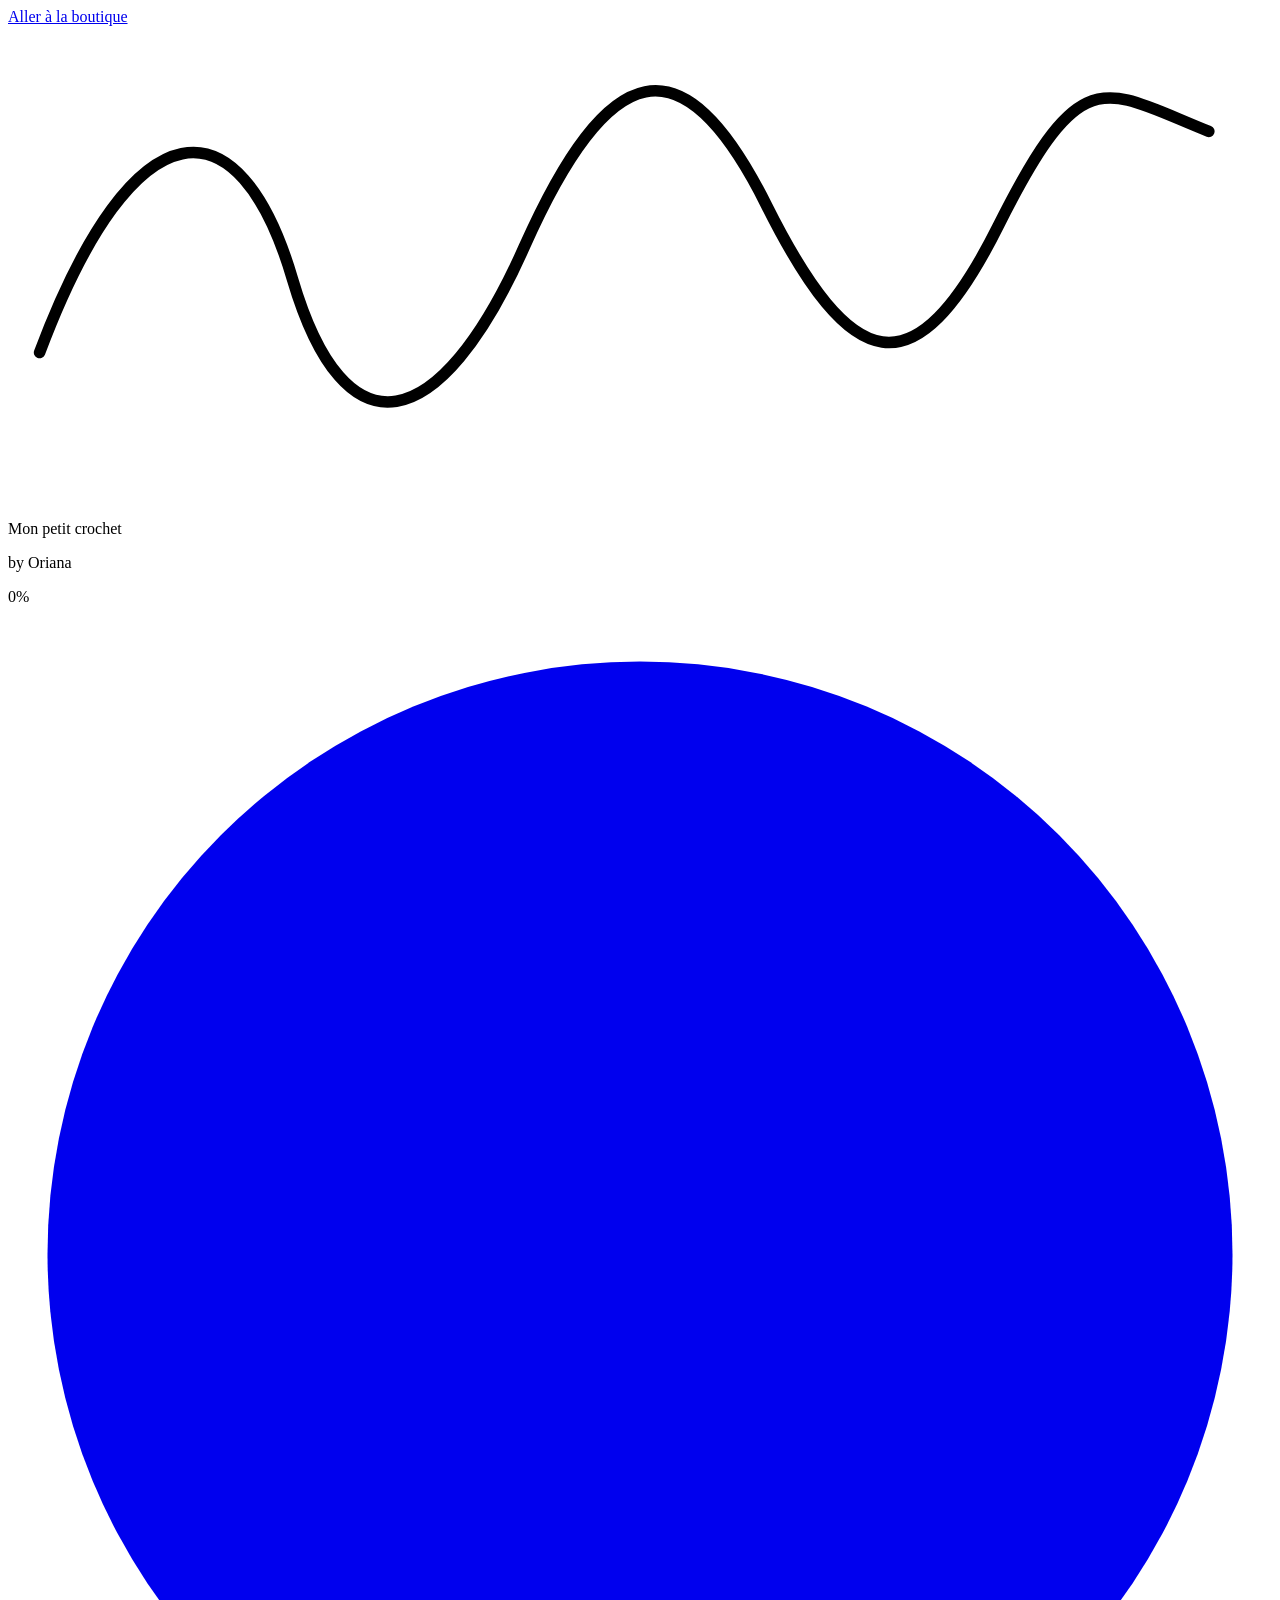
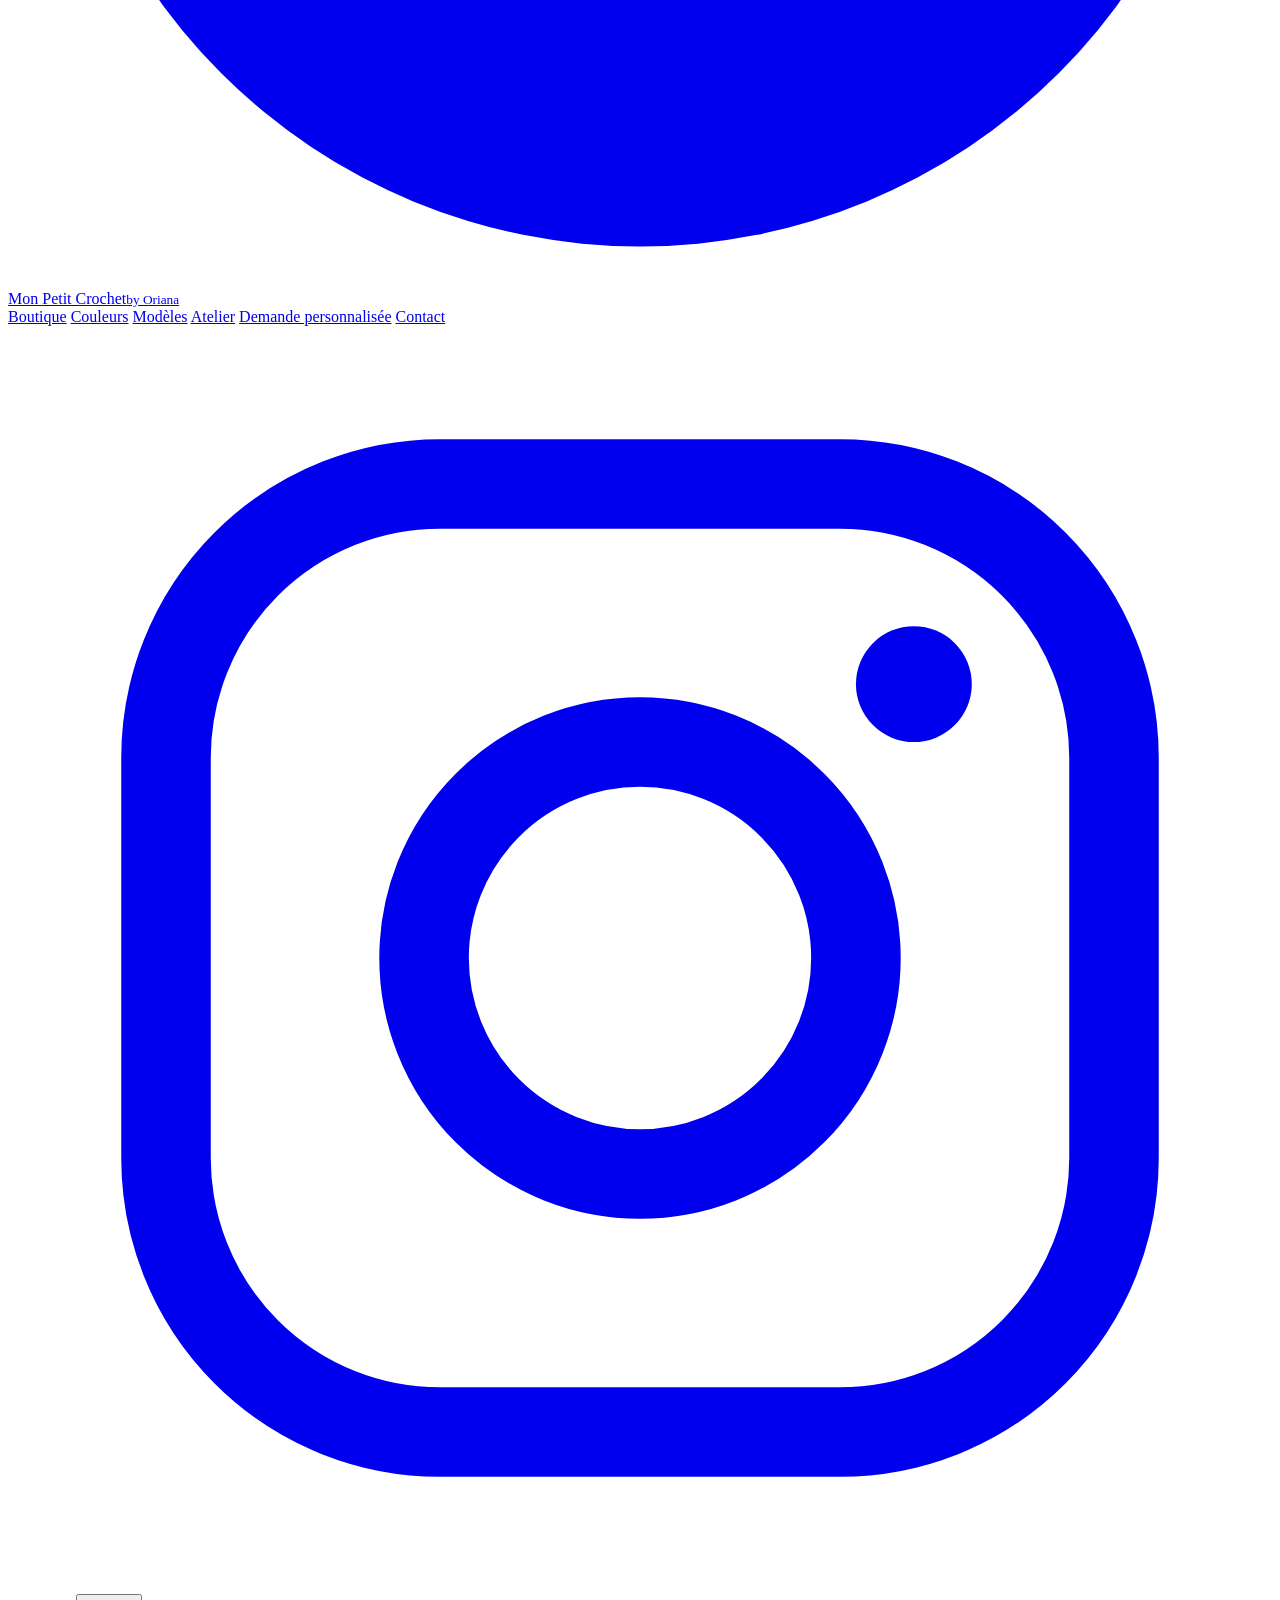
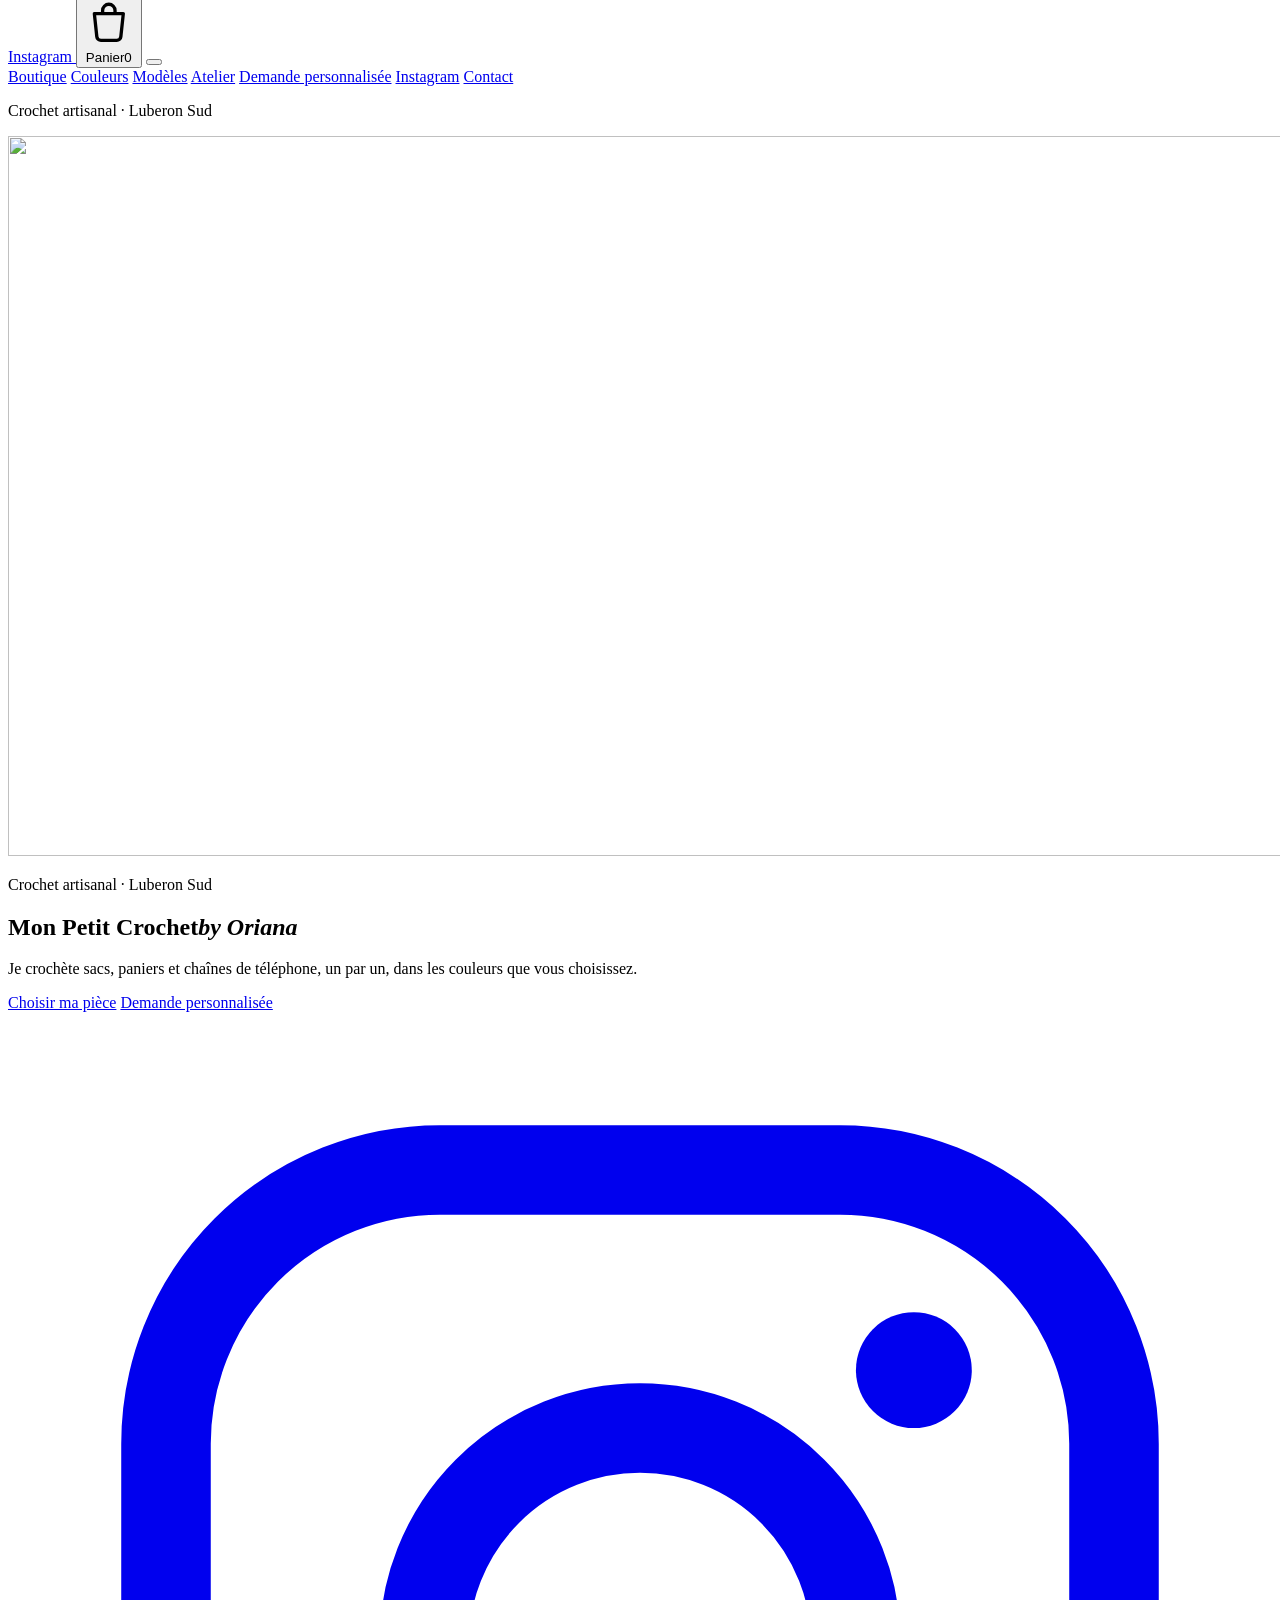
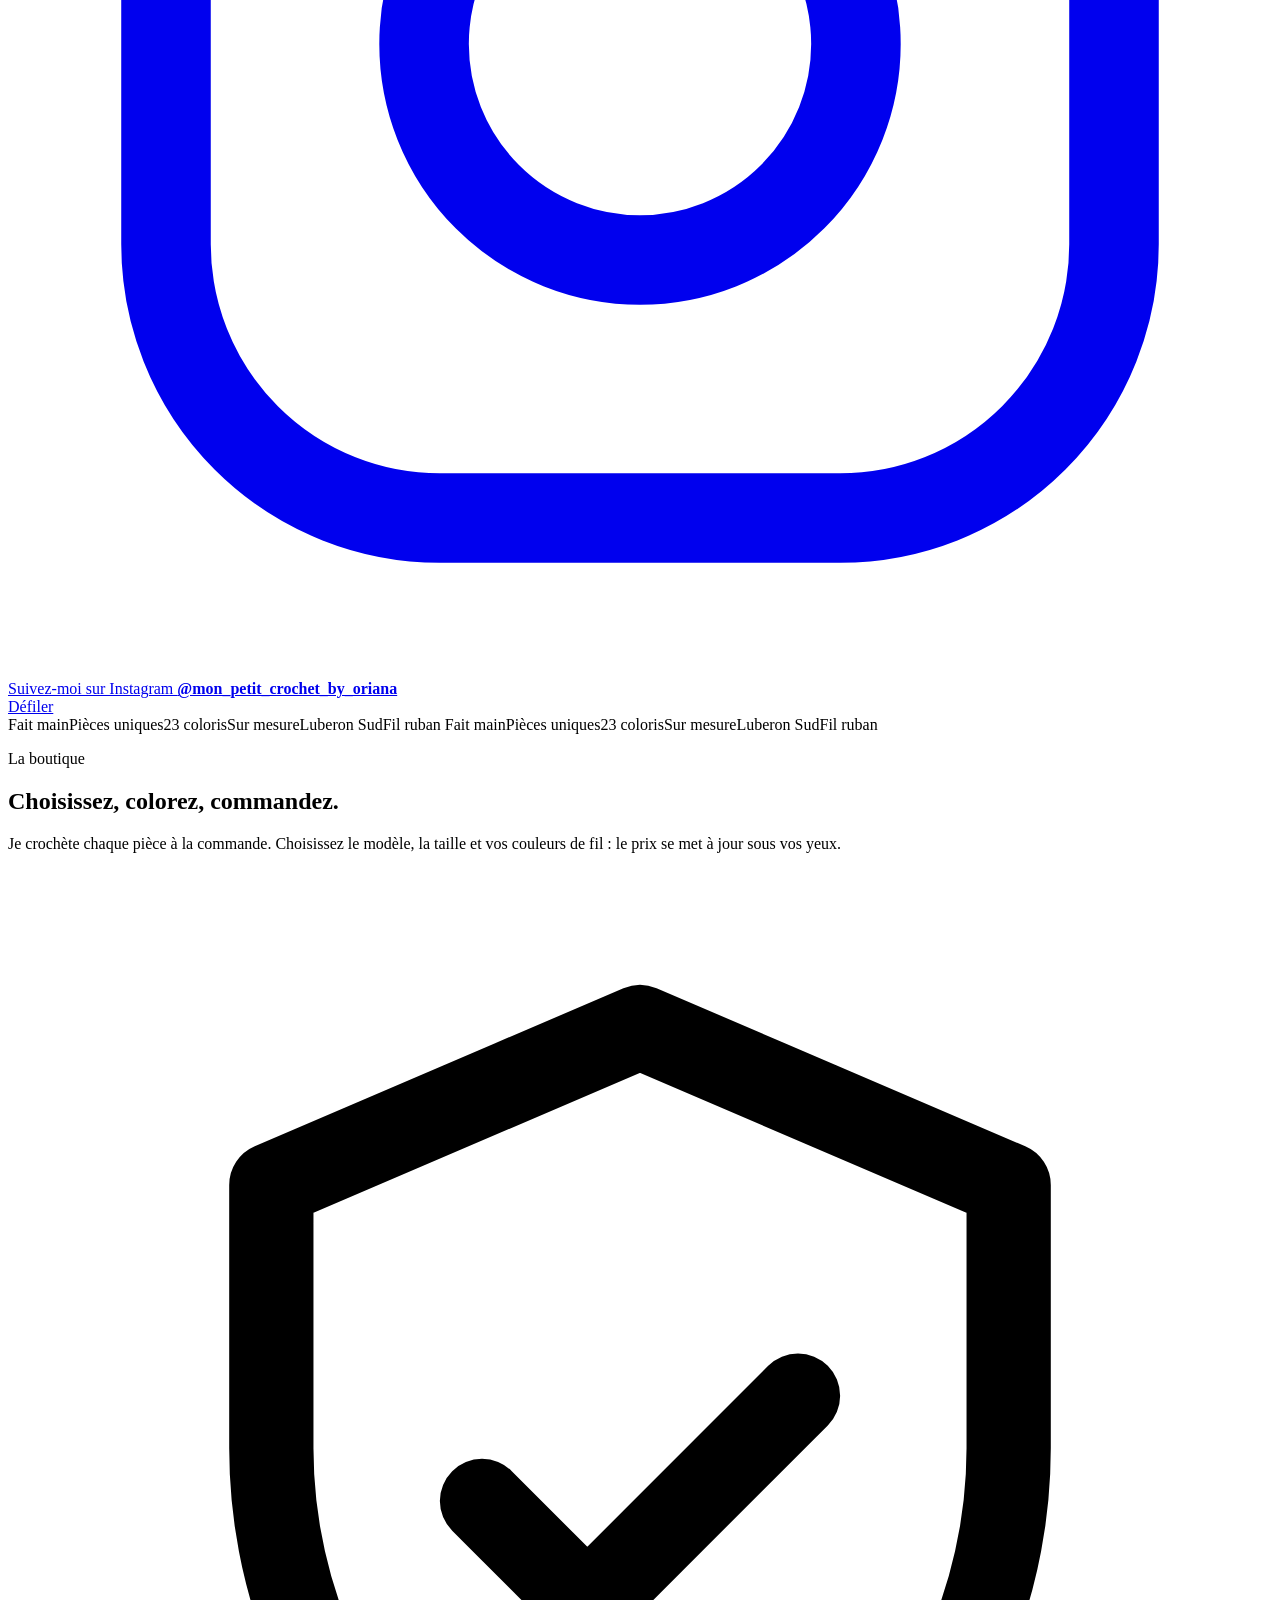
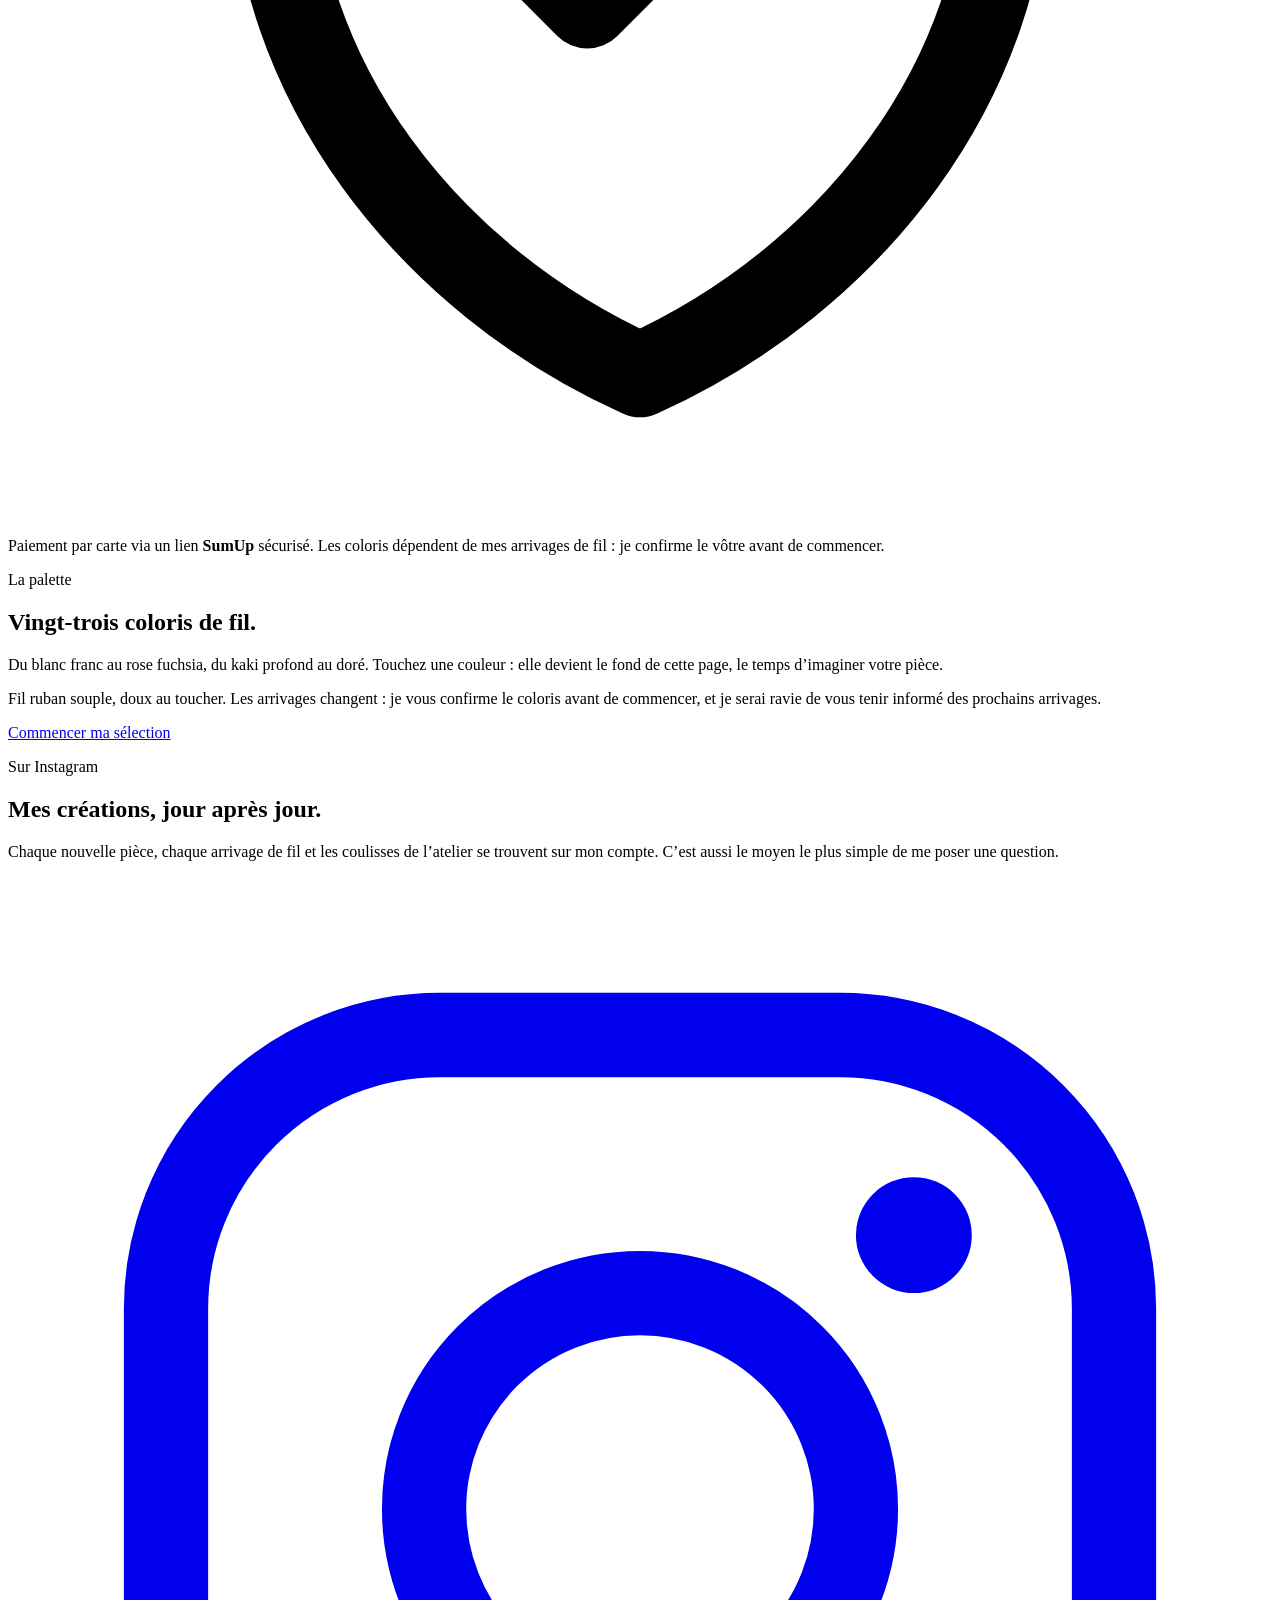
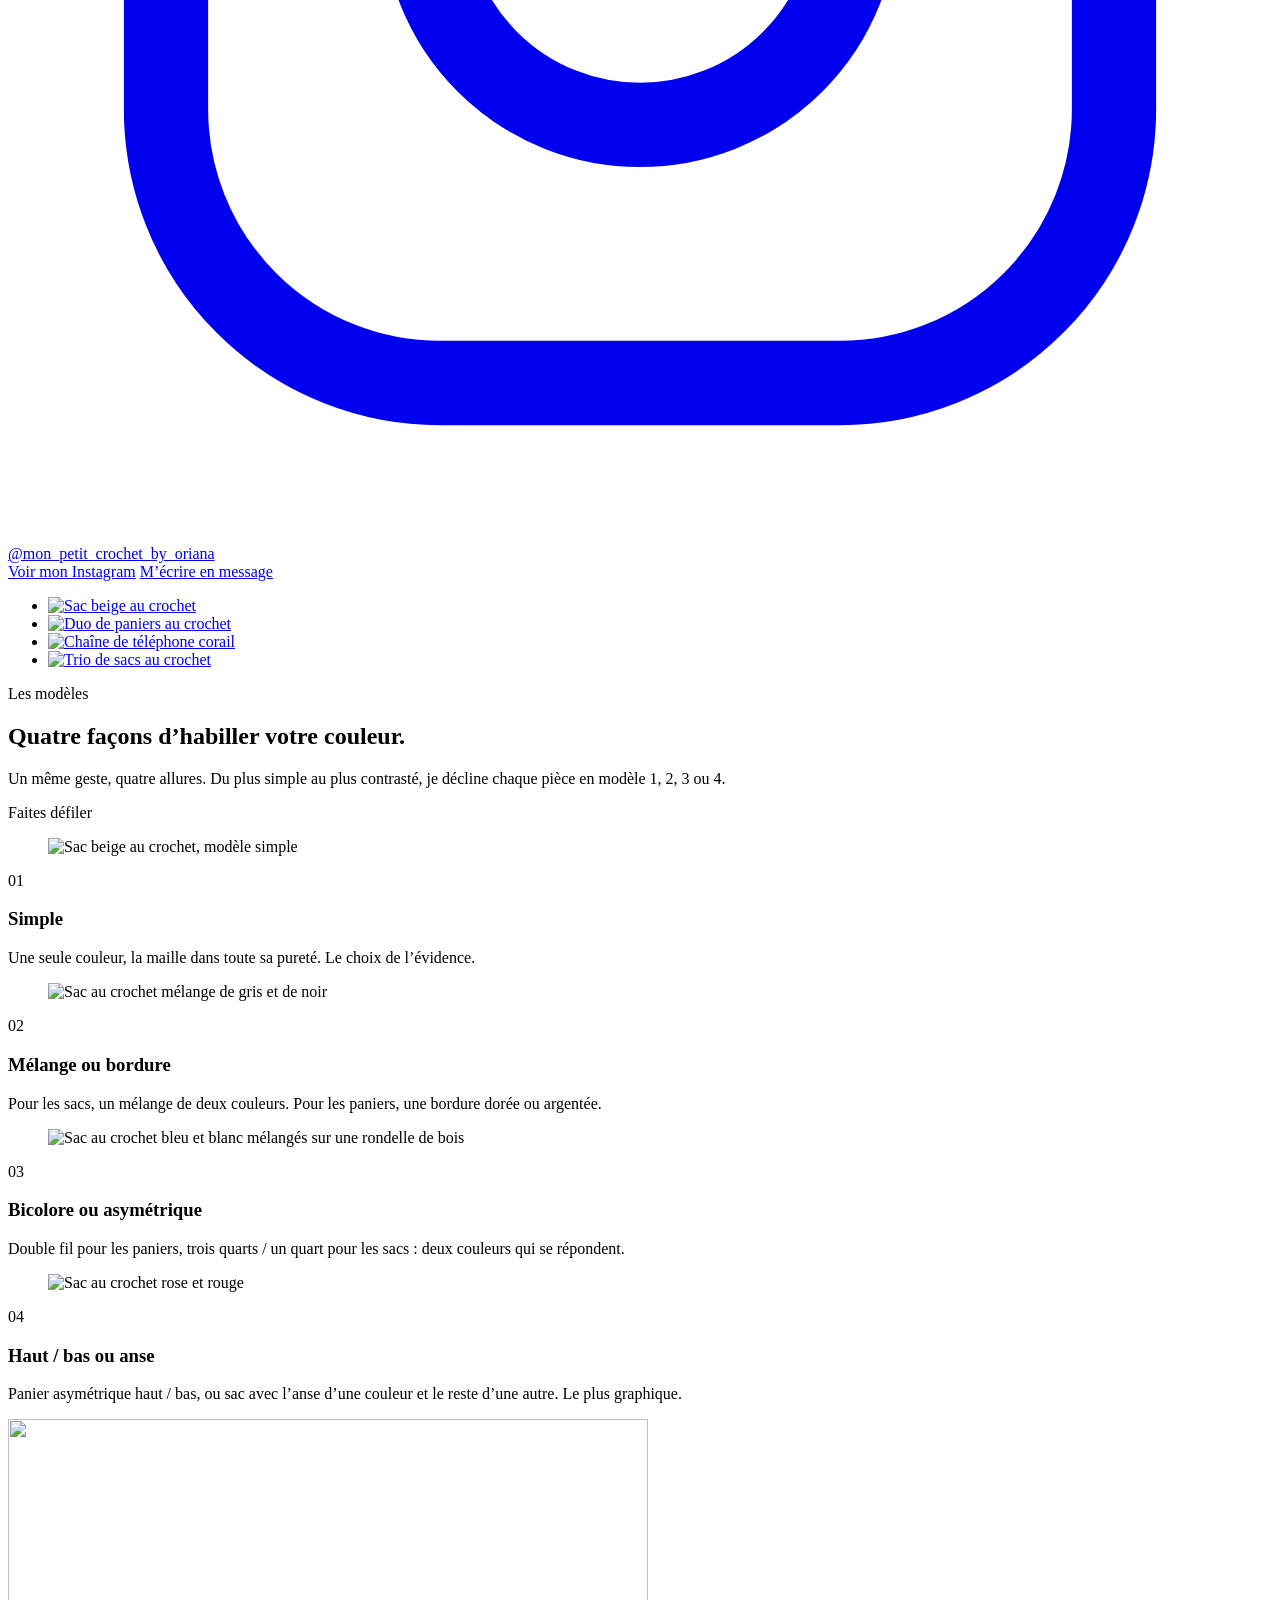
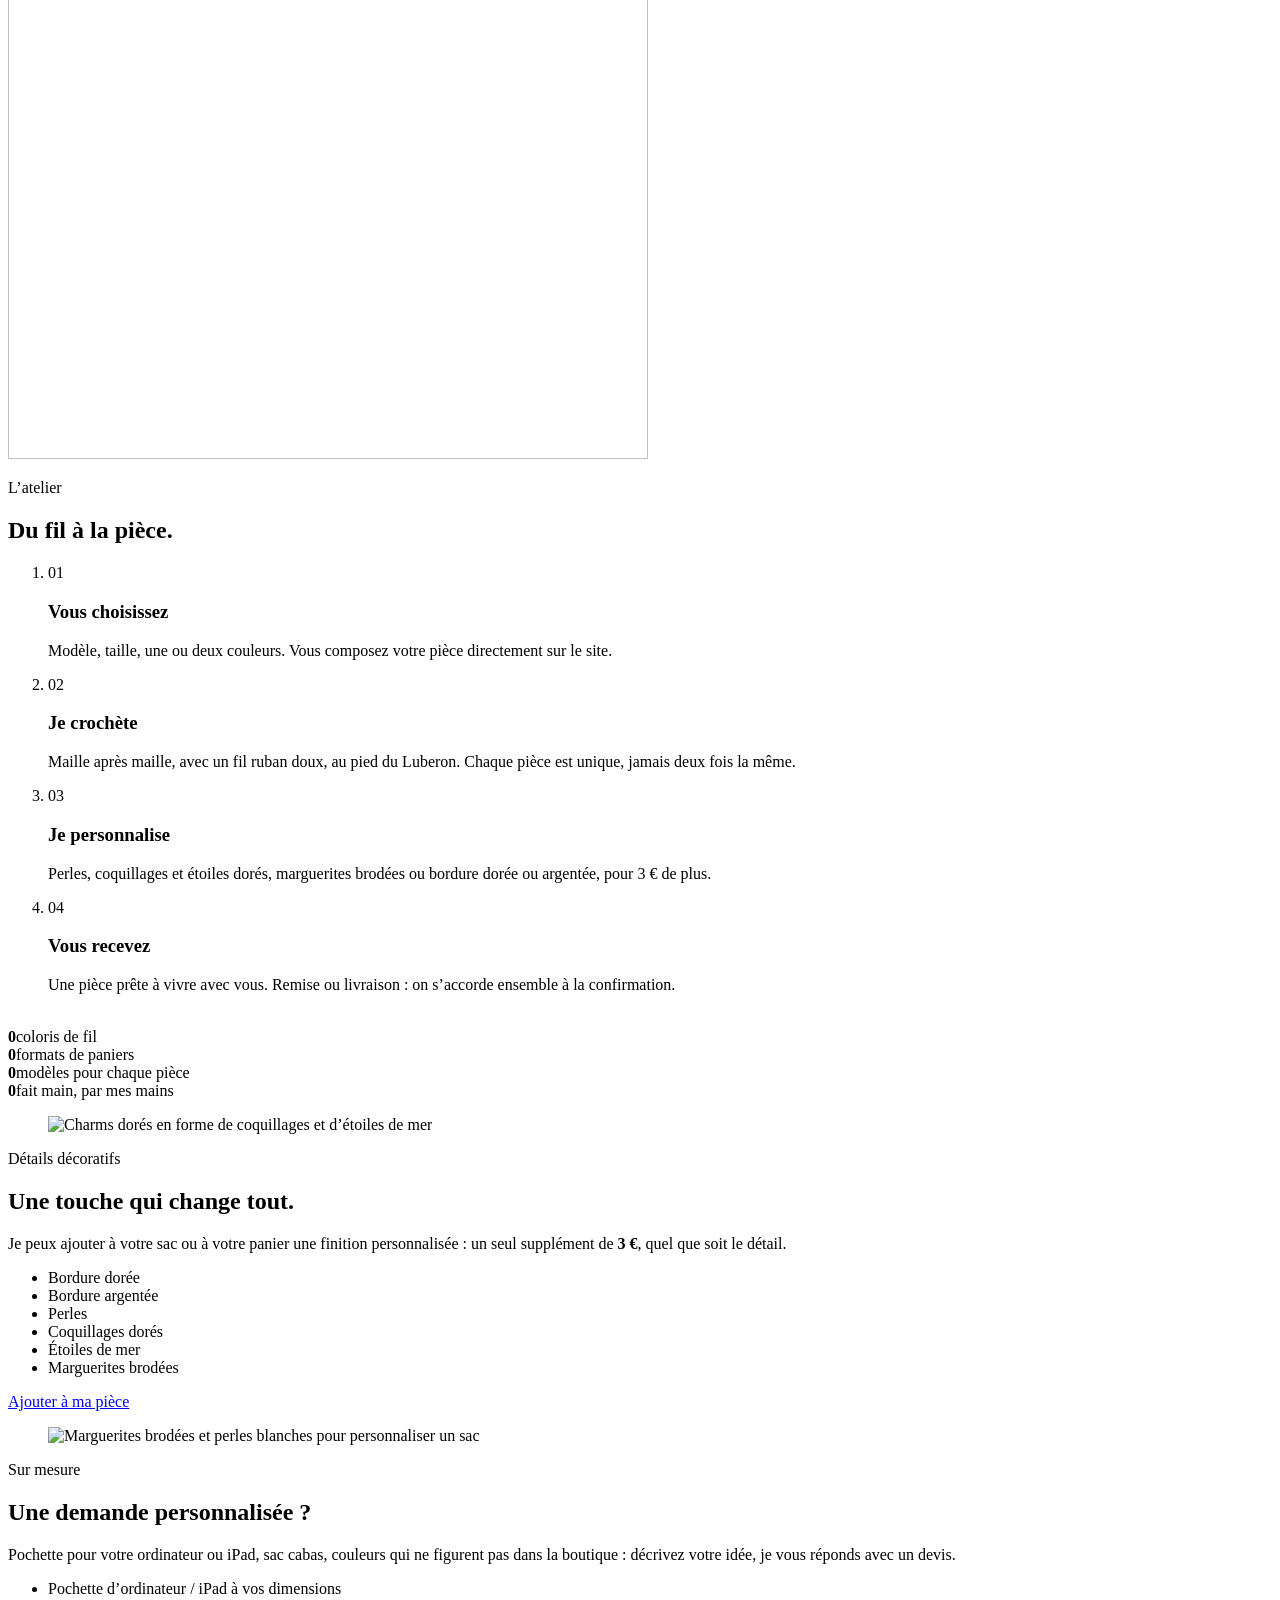
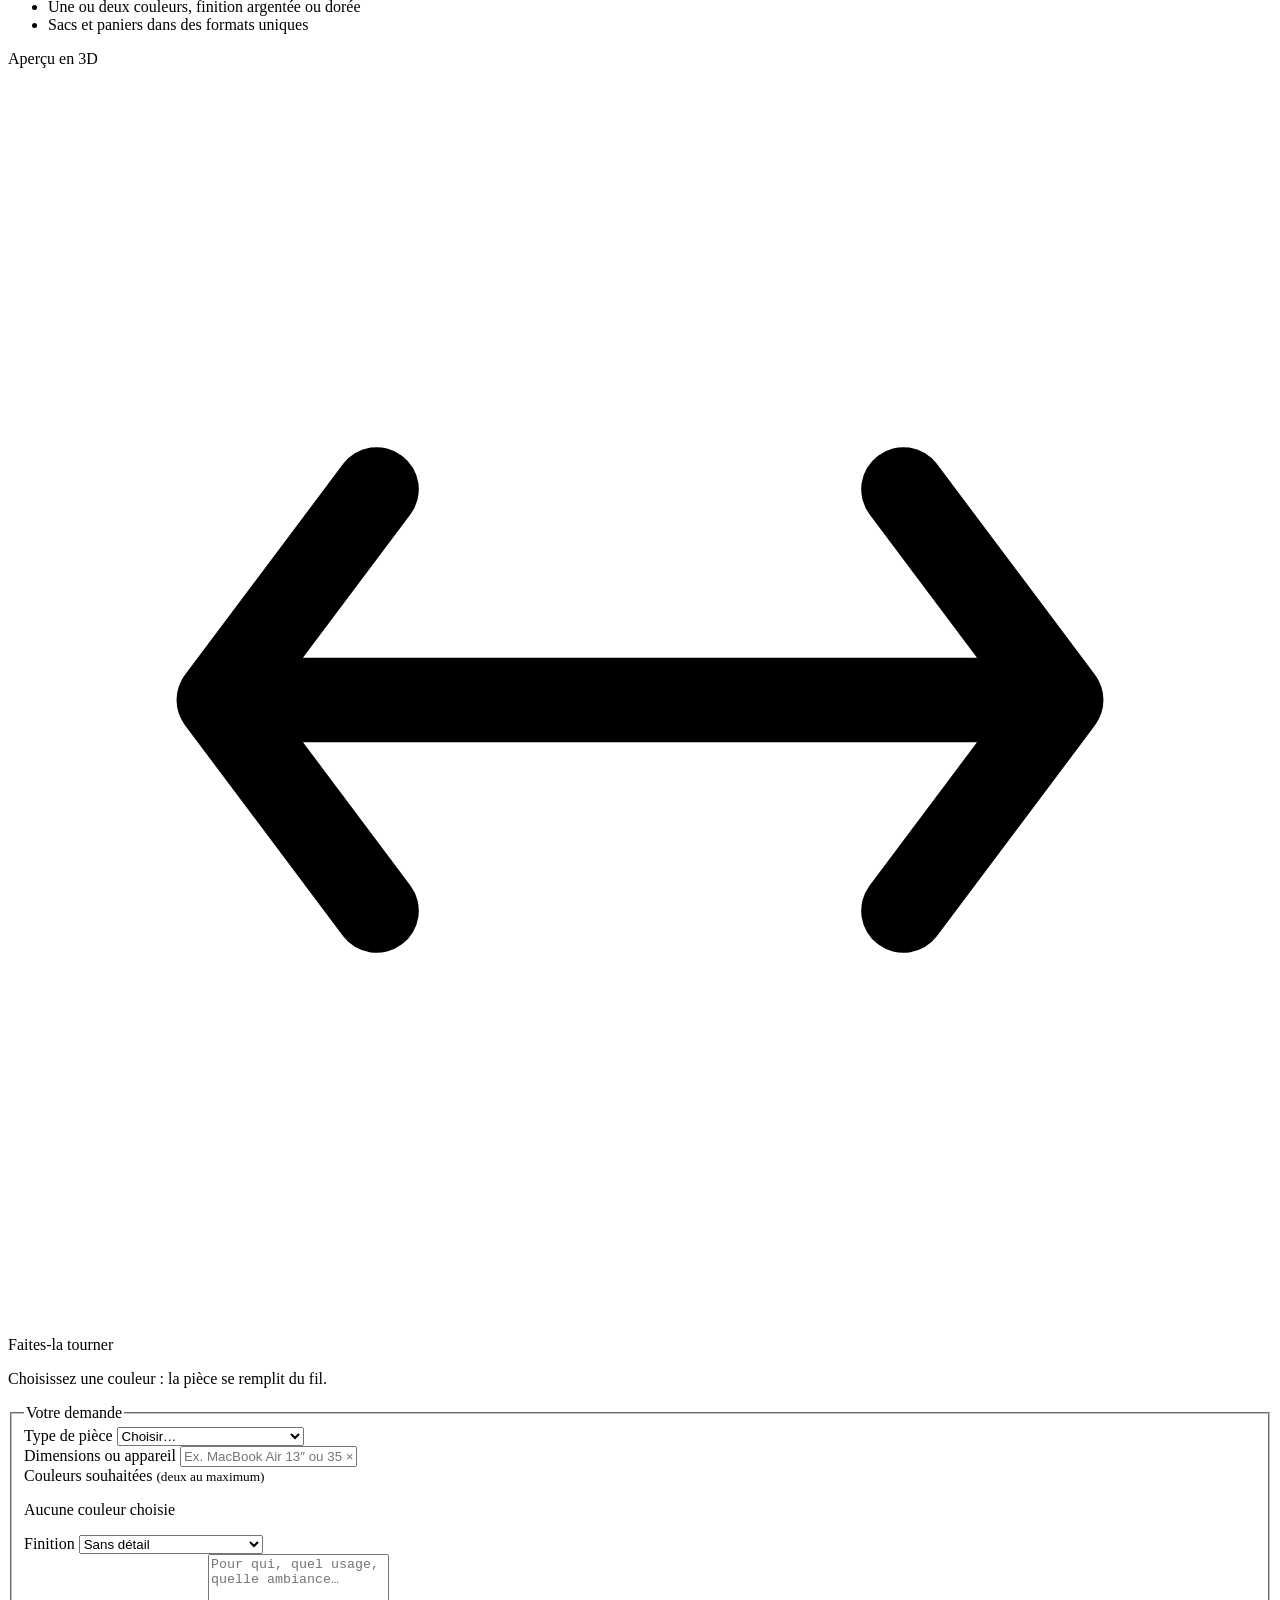
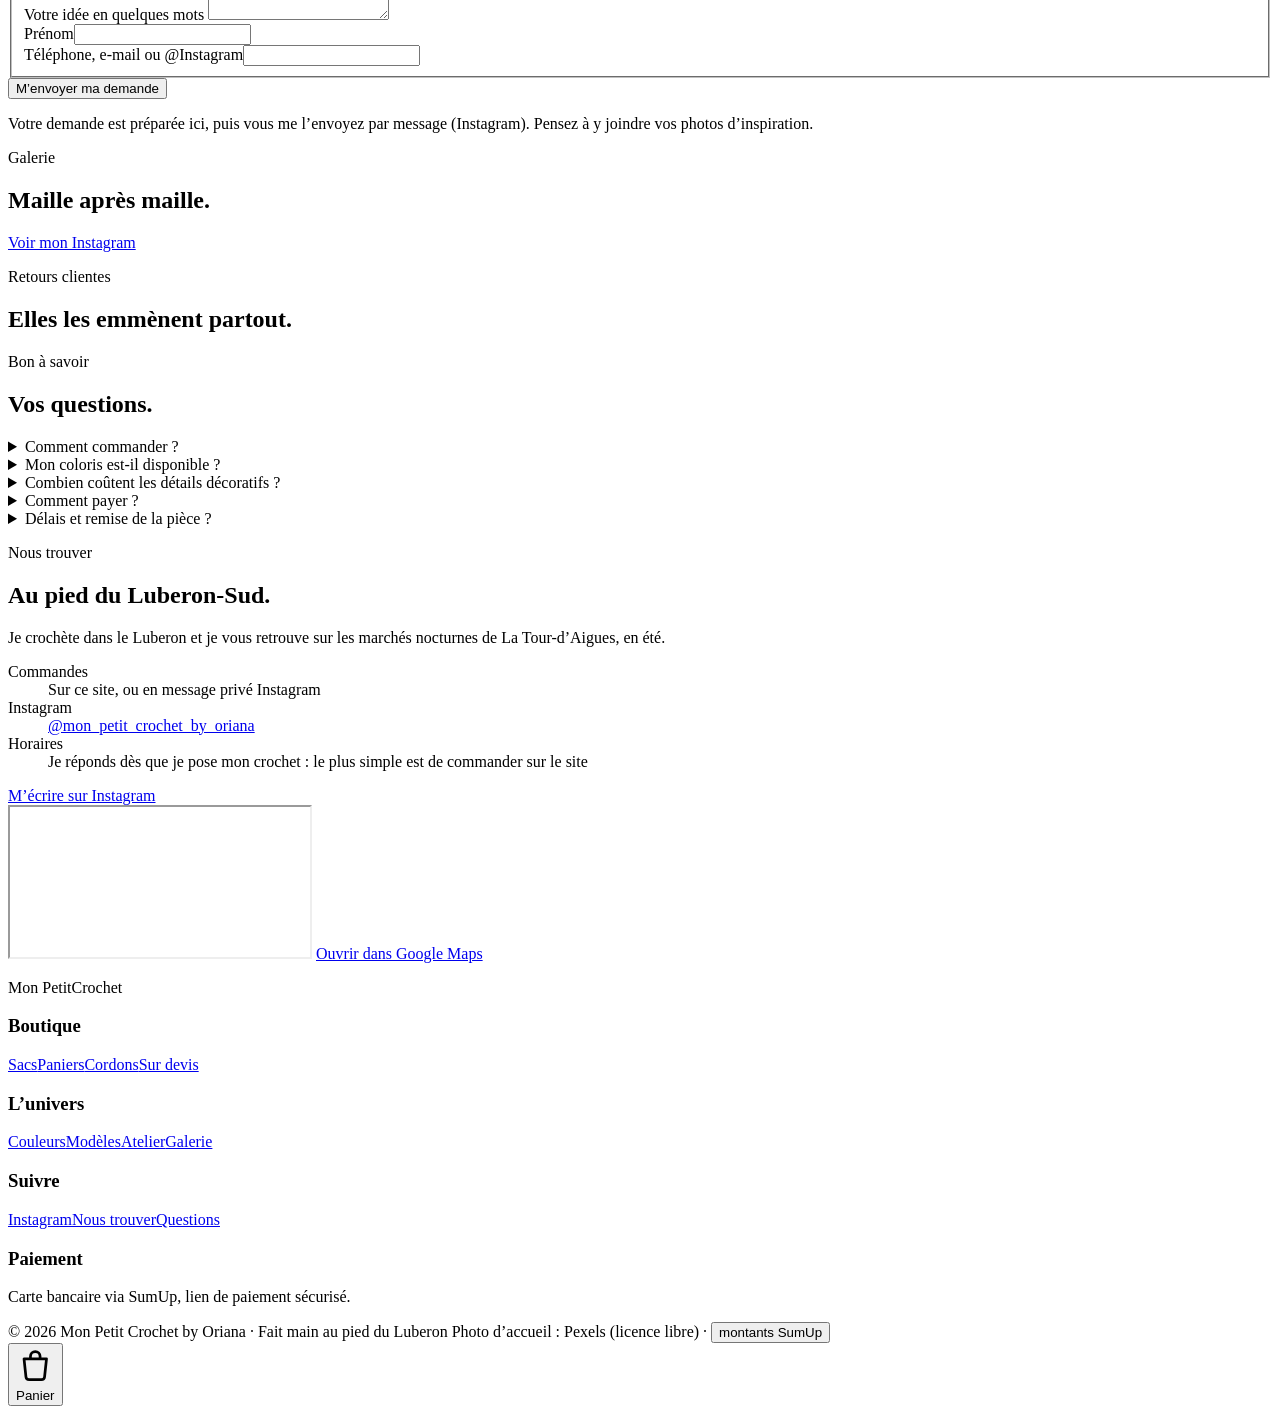
==== index.html @ cda78b96 "Add files via upload" ====
<!DOCTYPE html>
<html lang="fr">
<head>
<meta charset="utf-8">
<meta name="viewport" content="width=device-width, initial-scale=1, viewport-fit=cover">
<title>Mon Petit Crochet by Oriana · Sacs, paniers et chaînes de téléphone au crochet, faits main</title>
<meta name="description" content="Je crochète à la main sacs, paniers, chaînes de téléphone et pochettes, au pied du Luberon-Sud. Choisissez votre modèle, votre taille et vos couleurs de fil, commandez en ligne.">
<meta name="theme-color" content="#F7F2EA">
<meta property="og:title" content="Mon Petit Crochet by Oriana · Crochet artisanal fait main">
<meta property="og:description" content="Sacs, paniers, chaînes de téléphone : des pièces uniques et douces, que je crochète à la commande dans le coloris de votre choix.">
<meta property="og:type" content="website">
<meta property="og:locale" content="fr_FR">
<meta property="og:image" content="https://smartmoov59-tech.github.io/mon-petit-crochet/assets/img/panier-jaune.jpg">
<meta property="og:url" content="https://smartmoov59-tech.github.io/mon-petit-crochet/">
<meta property="og:site_name" content="Mon Petit Crochet by Oriana">
<meta name="twitter:card" content="summary_large_image">
<link rel="canonical" href="https://smartmoov59-tech.github.io/mon-petit-crochet/">
<link rel="icon" href="data:image/svg+xml,%3Csvg xmlns='http://www.w3.org/2000/svg' viewBox='0 0 64 64'%3E%3Ccircle cx='32' cy='32' r='30' fill='%2333241F'/%3E%3Cpath d='M16 38c6-14 14-14 20-6s10 6 12-6' fill='none' stroke='%23F7F2EA' stroke-width='4' stroke-linecap='round'/%3E%3C/svg%3E">
<link rel="preconnect" href="https://fonts.googleapis.com">
<link rel="preconnect" href="https://fonts.gstatic.com" crossorigin>
<link href="https://fonts.googleapis.com/css2?family=Fraunces:ital,opsz,wght@0,9..144,300;0,9..144,400;0,9..144,500;1,9..144,300;1,9..144,400&family=Jost:wght@300;400;500;600&display=swap" rel="stylesheet">
<link rel="stylesheet" href="css/styles.css">
<script type="application/ld+json">
{
  "@context": "https://schema.org",
  "@type": "Store",
  "name": "Mon Petit Crochet by Oriana",
  "description": "Créatrice de pièces au crochet faites main : sacs, paniers de rangement, chaînes de téléphone et pochettes d'ordinateur, sur commande et personnalisables.",
  "image": "https://smartmoov59-tech.github.io/mon-petit-crochet/assets/img/panier-jaune.jpg",
  "url": "https://smartmoov59-tech.github.io/mon-petit-crochet/",
  "areaServed": "Luberon Sud, Provence-Alpes-Côte d'Azur, France",
  "address": { "@type": "PostalAddress", "addressRegion": "Provence-Alpes-Côte d'Azur", "addressCountry": "FR" },
  "sameAs": ["https://www.instagram.com/mon_petit_crochet_by_oriana/"],
  "paymentAccepted": "Carte bancaire (lien de paiement SumUp)",
  "priceRange": "15 € - 45 €",
  "makesOffer": [
    { "@type": "Offer", "itemOffered": { "@type": "Product", "name": "Panier rond ou ovale au crochet" }, "priceCurrency": "EUR", "price": "15" },
    { "@type": "Offer", "itemOffered": { "@type": "Product", "name": "Sac au crochet" }, "priceCurrency": "EUR", "price": "40" },
    { "@type": "Offer", "itemOffered": { "@type": "Product", "name": "Chaîne de téléphone au crochet" }, "priceCurrency": "EUR", "price": "15" }
  ]
}
</script>
</head>
<body class="is-loading">

<a class="skip" href="#boutique">Aller à la boutique</a>

<!-- ============ LOADER ============ -->
<div class="loader" id="loader" aria-hidden="true">
  <div class="loader__strips"><i></i><i></i><i></i><i></i><i></i><i></i><i></i><i></i></div>
  <div class="loader__inner">
    <svg class="loader__thread" viewBox="0 0 240 90" fill="none" stroke="currentColor" stroke-width="2.2" stroke-linecap="round">
      <path id="loaderPath" d="M6 62c18-48 38-48 48-14s28 30 44-6 30-40 46-8 28 36 44 4 20-26 40-18"/>
    </svg>
    <p class="loader__title"><span>Mon petit crochet</span></p>
    <p class="loader__sub">by Oriana</p>
    <p class="loader__count"><span id="loaderCount">0</span>%</p>
  </div>
</div>

<div class="progress" aria-hidden="true"><span id="progressBar"></span></div>

<!-- ============ EN-TÊTE ============ -->
<header class="header" id="header">
  <a href="#top" class="logo" aria-label="Mon Petit Crochet by Oriana, retour en haut">
    <svg viewBox="0 0 64 64" aria-hidden="true"><circle cx="32" cy="32" r="30" fill="currentColor"/><path d="M16 38c6-14 14-14 20-6s10 6 12-6" fill="none" stroke="var(--ivory)" stroke-width="4" stroke-linecap="round"/></svg>
    <span>Mon Petit Crochet<small>by Oriana</small></span>
  </a>
  <nav class="nav" aria-label="Navigation principale">
    <a href="#boutique">Boutique</a>
    <a href="#couleurs">Couleurs</a>
    <a href="#modeles">Modèles</a>
    <a href="#atelier">Atelier</a>
    <a href="#sur-mesure">Demande personnalisée</a>
    <a href="#contact">Contact</a>
  </nav>
  <div class="header__actions">
    <a class="insta-btn" href="https://www.instagram.com/mon_petit_crochet_by_oriana/" target="_blank" rel="noopener" aria-label="Mon Instagram : @mon_petit_crochet_by_oriana">
      <svg viewBox="0 0 24 24" aria-hidden="true"><rect x="3" y="3" width="18" height="18" rx="5.2" fill="none" stroke="currentColor" stroke-width="1.7"/><circle cx="12" cy="12" r="4.1" fill="none" stroke="currentColor" stroke-width="1.7"/><circle cx="17.2" cy="6.8" r="1.1" fill="currentColor"/></svg>
      <span class="insta-btn__label">Instagram</span>
    </a>
    <button class="cart-btn" id="cartOpen" aria-label="Ouvrir le panier" aria-haspopup="dialog">
      <svg viewBox="0 0 24 24" aria-hidden="true"><path d="M5 8h14l-1.2 11.2a2 2 0 0 1-2 1.8H8.2a2 2 0 0 1-2-1.8L5 8zM9 8V6.5a3 3 0 0 1 6 0V8" fill="none" stroke="currentColor" stroke-width="1.6" stroke-linecap="round" stroke-linejoin="round"/></svg>
      <span class="cart-btn__label">Panier</span><span class="cart-btn__count" id="cartCount">0</span>
    </button>
    <button class="burger" id="burger" aria-label="Ouvrir le menu" aria-expanded="false" aria-controls="menu"><span></span><span></span></button>
  </div>
</header>

<div class="menu" id="menu" aria-hidden="true">
  <nav aria-label="Menu mobile">
    <a href="#boutique">Boutique</a>
    <a href="#couleurs">Couleurs</a>
    <a href="#modeles">Modèles</a>
    <a href="#atelier">Atelier</a>
    <a href="#sur-mesure">Demande personnalisée</a>
    <a href="#instagram">Instagram</a>
    <a href="#contact">Contact</a>
  </nav>
  <p class="menu__foot">Crochet artisanal · Luberon Sud</p>
</div>

<main id="top">

<!-- ============ HERO ============ -->
<section class="hero" id="hero" aria-label="Accueil">
  <div class="hero__bg" data-hero-bg>
    <img class="hero__video" src="assets/img/hero-poster.jpg" alt="" width="1280" height="720" fetchpriority="high" decoding="async">
    <div class="hero__veil"></div>
  </div>

  <div class="hero__content" data-hero-mid>
    <p class="eyebrow hero__eyebrow">Crochet artisanal · Luberon Sud</p>
    <h1 class="hero__title" aria-label="Mon Petit Crochet by Oriana">
      <span class="line"><span data-split="chars">Mon Petit</span></span>
      <span class="line"><span data-split="chars">Crochet</span><em class="by">by Oriana</em></span>
    </h1>
    <p class="hero__lead">Je crochète sacs, paniers et chaînes de téléphone, un par un, dans les couleurs que vous choisissez.</p>
    <div class="hero__cta">
      <a href="#boutique" class="btn btn--fill magnetic"><span>Choisir ma pièce</span></a>
      <a href="#sur-mesure" class="btn btn--ghost magnetic"><span>Demande personnalisée</span></a>
    </div>
    <a class="hero__insta" href="https://www.instagram.com/mon_petit_crochet_by_oriana/" target="_blank" rel="noopener">
      <svg viewBox="0 0 24 24" aria-hidden="true"><rect x="3" y="3" width="18" height="18" rx="5.2" fill="none" stroke="currentColor" stroke-width="1.7"/><circle cx="12" cy="12" r="4.1" fill="none" stroke="currentColor" stroke-width="1.7"/><circle cx="17.2" cy="6.8" r="1.1" fill="currentColor"/></svg>
      <span>Suivez-moi sur Instagram <b>@mon_petit_crochet_by_oriana</b></span>
    </a>
  </div>
  <a href="#boutique" class="hero__scroll" aria-label="Défiler vers la boutique"><span></span>Défiler</a>
</section>

<!-- ============ MARQUEE ============ -->
<div class="marquee" aria-hidden="true" data-marquee>
  <div class="marquee__track">
    <span>Fait main</span><i></i><span>Pièces uniques</span><i></i><span>23 coloris</span><i></i><span>Sur mesure</span><i></i><span>Luberon Sud</span><i></i><span>Fil ruban</span><i></i>
    <span>Fait main</span><i></i><span>Pièces uniques</span><i></i><span>23 coloris</span><i></i><span>Sur mesure</span><i></i><span>Luberon Sud</span><i></i><span>Fil ruban</span><i></i>
  </div>
</div>

<!-- ============ BOUTIQUE ============ -->
<section class="section shop" id="boutique" aria-labelledby="shopTitle">
  <div class="wrap">
    <header class="section__head">
      <p class="eyebrow" data-reveal>La boutique</p>
      <h2 id="shopTitle" class="h2" data-split="words">Choisissez, colorez, commandez.</h2>
      <p class="lead" data-reveal>Je crochète chaque pièce à la commande. Choisissez le modèle, la taille et vos couleurs de fil : le prix se met à jour sous vos yeux.</p>
    </header>

    <div class="filters" role="group" aria-label="Filtrer les pièces" id="filters" data-reveal></div>
    <div class="grid" id="productGrid"></div>

    <p class="shop__note" data-reveal>
      <svg viewBox="0 0 24 24" aria-hidden="true"><path d="M12 3l7 3v5c0 4.4-3 8.2-7 10-4-1.8-7-5.6-7-10V6l7-3z" fill="none" stroke="currentColor" stroke-width="1.6" stroke-linejoin="round"/><path d="M9 12l2 2 4-4" fill="none" stroke="currentColor" stroke-width="1.6" stroke-linecap="round" stroke-linejoin="round"/></svg>
      <span>Paiement par carte via un lien <strong>SumUp</strong> sécurisé. Les coloris dépendent de mes arrivages de fil : je confirme le vôtre avant de commencer.</span>
    </p>
  </div>
</section>

<!-- ============ COULEURS ============ -->
<section class="section colors" id="couleurs" aria-labelledby="colorsTitle">
  <div class="wrap colors__grid">
    <div class="colors__txt">
      <p class="eyebrow" data-reveal>La palette</p>
      <h2 id="colorsTitle" class="h2" data-split="words">Vingt-trois coloris de fil.</h2>
      <p class="lead" data-reveal>Du blanc franc au rose fuchsia, du kaki profond au doré. Touchez une couleur : elle devient le fond de cette page, le temps d’imaginer votre pièce.</p>
      <p class="small" data-reveal>Fil ruban souple, doux au toucher. Les arrivages changent : je vous confirme le coloris avant de commencer, et je serai ravie de vous tenir informé des prochains arrivages.</p>
      <a href="#boutique" class="btn btn--fill magnetic" data-reveal><span>Commencer ma sélection</span></a>
    </div>
    <div class="colors__wall" id="colorWall" role="list" aria-label="Palette des coloris"></div>
  </div>
</section>

<!-- ============ INSTAGRAM ============ -->
<section class="insta" id="instagram" aria-labelledby="instaTitle">
  <div class="wrap insta__grid">
    <div class="insta__txt">
      <p class="eyebrow" data-reveal>Sur Instagram</p>
      <h2 id="instaTitle" class="h2" data-split="words">Mes créations, jour après jour.</h2>
      <p class="lead" data-reveal>Chaque nouvelle pièce, chaque arrivage de fil et les coulisses de l’atelier se trouvent sur mon compte. C’est aussi le moyen le plus simple de me poser une question.</p>
      <a class="insta__handle" href="https://www.instagram.com/mon_petit_crochet_by_oriana/" target="_blank" rel="noopener" data-reveal>
        <svg viewBox="0 0 24 24" aria-hidden="true"><rect x="3" y="3" width="18" height="18" rx="5.2" fill="none" stroke="currentColor" stroke-width="1.6"/><circle cx="12" cy="12" r="4.1" fill="none" stroke="currentColor" stroke-width="1.6"/><circle cx="17.2" cy="6.8" r="1.1" fill="currentColor"/></svg>
        <span>@mon_petit_crochet_by_oriana</span>
      </a>
      <div class="insta__cta" data-reveal>
        <a class="btn btn--fill magnetic" href="https://www.instagram.com/mon_petit_crochet_by_oriana/" target="_blank" rel="noopener"><span>Voir mon Instagram</span></a>
        <a class="btn btn--ghost magnetic" href="https://ig.me/m/mon_petit_crochet_by_oriana" target="_blank" rel="noopener"><span>M’écrire en message</span></a>
      </div>
    </div>
    <ul class="insta__tiles" aria-label="Quelques photos de mon Instagram">
      <li><a href="https://www.instagram.com/mon_petit_crochet_by_oriana/" target="_blank" rel="noopener" tabindex="-1"><img src="assets/img/sac-beige-main.jpg" alt="Sac beige au crochet" loading="lazy" width="720" height="900"></a></li>
      <li><a href="https://www.instagram.com/mon_petit_crochet_by_oriana/" target="_blank" rel="noopener" tabindex="-1"><img src="assets/img/paniers-duo-rose.jpg" alt="Duo de paniers au crochet" loading="lazy" width="720" height="900"></a></li>
      <li><a href="https://www.instagram.com/mon_petit_crochet_by_oriana/" target="_blank" rel="noopener" tabindex="-1"><img src="assets/img/cordon-corail.jpg" alt="Chaîne de téléphone corail" loading="lazy" width="720" height="900"></a></li>
      <li><a href="https://www.instagram.com/mon_petit_crochet_by_oriana/" target="_blank" rel="noopener" tabindex="-1"><img src="assets/img/trio-sacs.jpg" alt="Trio de sacs au crochet" loading="lazy" width="720" height="900"></a></li>
    </ul>
  </div>
</section>

<!-- ============ MODÈLES (défilement horizontal) ============ -->
<section class="models" id="modeles" aria-labelledby="modelsTitle">
  <div class="models__pin" data-hscroll>
    <div class="models__track">
      <article class="mpanel mpanel--intro">
        <p class="eyebrow">Les modèles</p>
        <h2 id="modelsTitle" class="h2">Quatre façons d’habiller votre couleur.</h2>
        <p class="lead">Un même geste, quatre allures. Du plus simple au plus contrasté, je décline chaque pièce en modèle 1, 2, 3 ou 4.</p>
        <p class="models__hint" aria-hidden="true">Faites défiler <span></span></p>
      </article>
      <article class="mpanel">
        <figure class="mpanel__img"><img data-parallax src="assets/img/sac-beige.jpg" alt="Sac beige au crochet, modèle simple" loading="lazy" width="720" height="1280"></figure>
        <div class="mpanel__txt"><span class="mpanel__n">01</span><h3>Simple</h3><p>Une seule couleur, la maille dans toute sa pureté. Le choix de l’évidence.</p></div>
      </article>
      <article class="mpanel">
        <figure class="mpanel__img"><img data-parallax src="assets/img/sac-gris-main.jpg" alt="Sac au crochet mélange de gris et de noir" loading="lazy" width="720" height="1280"></figure>
        <div class="mpanel__txt"><span class="mpanel__n">02</span><h3>Mélange ou bordure</h3><p>Pour les sacs, un mélange de deux couleurs. Pour les paniers, une bordure dorée ou argentée.</p></div>
      </article>
      <article class="mpanel">
        <figure class="mpanel__img"><img data-parallax src="assets/img/sac-bleu-blanc.jpg" alt="Sac au crochet bleu et blanc mélangés sur une rondelle de bois" loading="lazy" width="720" height="1280"></figure>
        <div class="mpanel__txt"><span class="mpanel__n">03</span><h3>Bicolore ou asymétrique</h3><p>Double fil pour les paniers, trois quarts / un quart pour les sacs : deux couleurs qui se répondent.</p></div>
      </article>
      <article class="mpanel">
        <figure class="mpanel__img"><img data-parallax src="assets/img/sac-rouge.jpg" alt="Sac au crochet rose et rouge" loading="lazy" width="720" height="1280"></figure>
        <div class="mpanel__txt"><span class="mpanel__n">04</span><h3>Haut / bas ou anse</h3><p>Panier asymétrique haut / bas, ou sac avec l’anse d’une couleur et le reste d’une autre. Le plus graphique.</p></div>
      </article>
    </div>
  </div>
</section>

<!-- ============ ATELIER (section pinnée) ============ -->
<section class="atelier" id="atelier" aria-labelledby="atelierTitle">
  <div class="atelier__pin" data-pin>
    <img class="atelier__video" src="assets/img/pelotes-etagere.jpg" alt="" loading="lazy" width="640" height="640">
    <div class="atelier__veil"></div>
    <div class="atelier__stage wrap">
      <div class="atelier__head">
        <p class="eyebrow eyebrow--light">L’atelier</p>
        <h2 id="atelierTitle" class="h2 h2--light">Du fil à la pièce.</h2>
      </div>
      <ol class="steps">
        <li class="step is-active" data-step="0"><span class="step__n">01</span><h3>Vous choisissez</h3><p>Modèle, taille, une ou deux couleurs. Vous composez votre pièce directement sur le site.</p></li>
        <li class="step" data-step="1"><span class="step__n">02</span><h3>Je crochète</h3><p>Maille après maille, avec un fil ruban doux, au pied du Luberon. Chaque pièce est unique, jamais deux fois la même.</p></li>
        <li class="step" data-step="2"><span class="step__n">03</span><h3>Je personnalise</h3><p>Perles, coquillages et étoiles dorés, marguerites brodées ou bordure dorée ou argentée, pour 3 € de plus.</p></li>
        <li class="step" data-step="3"><span class="step__n">04</span><h3>Vous recevez</h3><p>Une pièce prête à vivre avec vous. Remise ou livraison : on s’accorde ensemble à la confirmation.</p></li>
      </ol>
      <div class="atelier__photos" aria-hidden="true">
        <img class="aph is-active" src="assets/img/paniers-duo-rose.jpg" alt="" loading="lazy">
        <img class="aph" src="assets/img/atelier-vert.jpg" alt="" loading="lazy">
        <img class="aph" src="assets/img/accessoires-charms.jpg" alt="" loading="lazy">
        <img class="aph" src="assets/img/trio-sacs.jpg" alt="" loading="lazy">
      </div>
      <div class="atelier__dots" aria-hidden="true"><i class="is-active"></i><i></i><i></i><i></i></div>
    </div>
  </div>
</section>

<!-- ============ CHIFFRES ============ -->
<section class="numbers" aria-label="Chiffres clés">
  <div class="wrap numbers__grid">
    <div class="num"><b data-count="23">0</b><span>coloris de fil</span></div>
    <div class="num"><b data-count="5">0</b><span>formats de paniers</span></div>
    <div class="num"><b data-count="4">0</b><span>modèles pour chaque pièce</span></div>
    <div class="num"><b data-count="100" data-suffix=" %">0</b><span>fait main, par mes mains</span></div>
  </div>
</section>

<!-- ============ ACCESSOIRES ============ -->
<section class="section extras" id="accessoires" aria-labelledby="extrasTitle">
  <div class="wrap extras__grid">
    <figure class="extras__img extras__img--a" data-reveal-mask><img data-parallax src="assets/img/accessoires-charms.jpg" alt="Charms dorés en forme de coquillages et d’étoiles de mer" loading="lazy" width="716" height="1274"></figure>
    <div class="extras__txt">
      <p class="eyebrow" data-reveal>Détails décoratifs</p>
      <h2 id="extrasTitle" class="h2" data-split="words">Une touche qui change tout.</h2>
      <p class="lead" data-reveal>Je peux ajouter à votre sac ou à votre panier une finition personnalisée : un seul supplément de <strong>3 €</strong>, quel que soit le détail.</p>
      <ul class="chips" data-reveal>
        <li>Bordure dorée</li><li>Bordure argentée</li><li>Perles</li><li>Coquillages dorés</li><li>Étoiles de mer</li><li>Marguerites brodées</li>
      </ul>
      <a href="#boutique" class="btn btn--ghost magnetic" data-reveal><span>Ajouter à ma pièce</span></a>
    </div>
    <figure class="extras__img extras__img--b" data-reveal-mask><img data-parallax src="assets/img/accessoires-fleurs.jpg" alt="Marguerites brodées et perles blanches pour personnaliser un sac" loading="lazy" width="719" height="1280"></figure>
  </div>
</section>

<!-- ============ DEMANDE PERSONNALISÉE ============ -->
<section class="section custom" id="sur-mesure" aria-labelledby="customTitle">
  <div class="wrap custom__grid">
    <div class="custom__intro">
      <p class="eyebrow" data-reveal>Sur mesure</p>
      <h2 id="customTitle" class="h2" data-split="words">Une demande personnalisée ?</h2>
      <p class="lead" data-reveal>Pochette pour votre ordinateur ou iPad, sac cabas, couleurs qui ne figurent pas dans la boutique : décrivez votre idée, je vous réponds avec un devis.</p>
      <ul class="ticks" data-reveal>
        <li>Pochette d’ordinateur / iPad à vos dimensions</li>
        <li>Une ou deux couleurs, finition argentée ou dorée</li>
        <li>Sacs et paniers dans des formats uniques</li>
      </ul>
    </div>

    <div class="custom__viewer" id="customViewerCard">
      <div class="custom__stage" id="customViewer"></div>
      <div class="custom__fallback" id="customFallback" hidden></div>
      <span class="custom__chip">Aperçu en 3D</span>
      <span class="custom__hint" aria-hidden="true"><svg viewBox="0 0 24 24"><path d="M4 12h16M7 8l-3 4 3 4M17 8l3 4-3 4" fill="none" stroke="currentColor" stroke-width="1.6" stroke-linecap="round" stroke-linejoin="round"/></svg>Faites-la tourner</span>
      <p class="custom__caption" id="customCaption" aria-live="polite">Choisissez une couleur : la pièce se remplit du fil.</p>
    </div>

    <form class="form" id="customForm" novalidate>
      <fieldset>
        <legend class="sr-only">Votre demande</legend>
        <div class="field">
          <label for="cType">Type de pièce</label>
          <select id="cType" name="type" required>
            <option value="">Choisir…</option>
            <option>Pochette d’ordinateur / iPad</option>
            <option>Sac cabas</option>
            <option>Sac personnalisé</option>
            <option>Panier (format sur mesure)</option>
            <option>Chaîne de téléphone</option>
            <option>Autre idée</option>
          </select>
          <span class="err" data-err="type"></span>
        </div>
        <div class="field">
          <label for="cDims">Dimensions ou appareil</label>
          <input id="cDims" name="dims" type="text" placeholder="Ex. MacBook Air 13″ ou 35 × 25 cm">
        </div>
        <div class="field">
          <span class="label" id="cColorsLabel">Couleurs souhaitées <small>(deux au maximum)</small></span>
          <div class="swatches" id="customSwatches" role="group" aria-labelledby="cColorsLabel"></div>
          <p class="picked" id="customPicked" aria-live="polite">Aucune couleur choisie</p>
        </div>
        <div class="field" id="assocField" hidden>
          <span class="label" id="assocLabel">Association des deux couleurs</span>
          <div class="pills pills--row" role="group" aria-labelledby="assocLabel" id="assocPills">
            <button type="button" class="pill" data-assoc="mix" aria-pressed="true"><b>Mélangées</b></button>
            <button type="button" class="pill" data-assoc="duo" aria-pressed="false"><b>Haut et bas</b></button>
            <button type="button" class="pill" data-assoc="contrast" aria-pressed="false"><b>Contraste</b></button>
          </div>
        </div>
        <div class="field">
          <label for="cFinish">Finition</label>
          <select id="cFinish" name="finish">
            <option>Sans détail</option><option data-swatch="linear-gradient(135deg,#f3e2b3 0%,#c9ab6e 35%,#f6ebc8 55%,#a98a4e 100%)">Bordure dorée</option><option data-swatch="linear-gradient(135deg,#f4f4f6 0%,#b9b9bc 35%,#ffffff 55%,#8e8e93 100%)">Bordure argentée</option><option>Perles</option><option>Coquillages & étoiles dorés</option><option>Marguerites brodées</option>
          </select>
        </div>
        <div class="field">
          <label for="cMsg">Votre idée en quelques mots</label>
          <textarea id="cMsg" name="msg" rows="4" placeholder="Pour qui, quel usage, quelle ambiance…"></textarea>
        </div>
        <div class="field two">
          <div><label for="cName">Prénom</label><input id="cName" name="name" type="text" autocomplete="given-name" required><span class="err" data-err="name"></span></div>
          <div><label for="cContact">Téléphone, e-mail ou @Instagram</label><input id="cContact" name="contact" type="text" autocomplete="off" required><span class="err" data-err="contact"></span></div>
        </div>
      </fieldset>
      <button type="submit" class="btn btn--fill magnetic"><span>M’envoyer ma demande</span></button>
      <p class="small form__hint">Votre demande est préparée ici, puis vous me l’envoyez par message (Instagram<span id="customAlt"></span>). Pensez à y joindre vos photos d’inspiration.</p>
      <div class="sent" id="customSent" role="status" aria-live="polite" hidden></div>
    </form>
  </div>
</section>

<!-- ============ GALERIE ============ -->
<section class="section gallery" id="galerie" aria-labelledby="galTitle">
  <div class="wrap">
    <header class="section__head section__head--row">
      <div>
        <p class="eyebrow" data-reveal>Galerie</p>
        <h2 id="galTitle" class="h2" data-split="words">Maille après maille.</h2>
      </div>
      <a class="link" data-reveal href="https://www.instagram.com/mon_petit_crochet_by_oriana/" target="_blank" rel="noopener">Voir mon Instagram</a>
    </header>
    <div class="gal" id="gal"></div>
  </div>
</section>

<!-- ============ RETOURS CLIENTES ============ -->
<section class="section reviews" id="avis" aria-labelledby="revTitle">
  <div class="wrap">
    <header class="section__head">
      <p class="eyebrow" data-reveal>Retours clientes</p>
      <h2 id="revTitle" class="h2" data-split="words">Elles les emmènent partout.</h2>
    </header>
    <div class="rev" id="rev" role="list" tabindex="0" aria-label="Retours de clientes, faire défiler horizontalement"></div>
  </div>
</section>

<!-- ============ INFOS / FAQ ============ -->
<section class="section faq" id="infos" aria-labelledby="faqTitle">
  <div class="wrap faq__grid">
    <div>
      <p class="eyebrow" data-reveal>Bon à savoir</p>
      <h2 id="faqTitle" class="h2" data-split="words">Vos questions.</h2>
    </div>
    <div class="faq__list" data-reveal>
      <details><summary>Comment commander ?</summary><p>Choisissez une pièce dans la boutique, composez-la (modèle, taille, couleurs, finition) puis validez votre panier. Pour une pièce hors catalogue, utilisez la demande personnalisée.</p></details>
      <details><summary>Mon coloris est-il disponible ?</summary><p>Les coloris dépendent de mes arrivages de fil. Après votre commande, je vous confirme le coloris avant de commencer, ou je vous propose une alternative proche.</p></details>
      <details><summary>Combien coûtent les détails décoratifs ?</summary><p>Un supplément unique de 3 € pour une finition personnalisée : bordure dorée ou argentée, perles, coquillages, étoiles ou marguerites brodées.</p></details>
      <details><summary>Comment payer ?</summary><p>Par carte bancaire, via un lien de paiement SumUp sécurisé. Vous payez directement en ligne depuis le panier, ou je vous envoie le lien au montant exact après confirmation.</p></details>
      <details><summary>Délais et remise de la pièce ?</summary><p>Je crochète chaque pièce à la main, à la commande. Je vous indique le délai et le mode de remise (livraison ou rencontre) au moment de la confirmation.</p></details>
    </div>
  </div>
</section>

<!-- ============ NOUS TROUVER ============ -->
<section class="section find" id="contact" aria-labelledby="findTitle">
  <div class="wrap find__grid">
    <div class="find__txt">
      <p class="eyebrow" data-reveal>Nous trouver</p>
      <h2 id="findTitle" class="h2" data-split="words">Au pied du Luberon-Sud.</h2>
      <p class="lead" data-reveal>Je crochète dans le Luberon et je vous retrouve sur les marchés nocturnes de La Tour-d’Aigues, en été.</p>
      <dl class="coords" data-reveal>
        <div><dt>Commandes</dt><dd>Sur ce site, ou en message privé Instagram</dd></div>
        <div><dt>Instagram</dt><dd><a class="link" href="https://www.instagram.com/mon_petit_crochet_by_oriana/" target="_blank" rel="noopener">@mon_petit_crochet_by_oriana</a></dd></div>
        <div id="coordPhone" hidden><dt>Téléphone</dt><dd><a class="link" id="phoneLink" href="#"></a></dd></div>
        <div id="coordMail" hidden><dt>E-mail</dt><dd><a class="link" id="mailLink" href="#"></a></dd></div>
        <div><dt>Horaires</dt><dd>Je réponds dès que je pose mon crochet : le plus simple est de commander sur le site</dd></div>
      </dl>
      <a class="btn btn--fill magnetic" id="dmBtn" href="https://ig.me/m/mon_petit_crochet_by_oriana" target="_blank" rel="noopener" data-reveal><span>M’écrire sur Instagram</span></a>
    </div>
    <div class="find__map" data-reveal-mask>
      <iframe title="Carte Google Maps : La Tour-d’Aigues, Luberon" loading="lazy" referrerpolicy="no-referrer-when-downgrade" src="https://www.google.com/maps?q=La+Tour-d%27Aigues&output=embed"></iframe>
      <a class="find__open" href="https://www.google.com/maps/search/?api=1&query=La+Tour-d%27Aigues" target="_blank" rel="noopener">Ouvrir dans Google Maps</a>
    </div>
  </div>
</section>

</main>

<!-- ============ FOOTER ============ -->
<footer class="footer">
  <div class="wrap">
    <p class="footer__big" aria-hidden="true"><span>Mon Petit</span><span>Crochet</span></p>
    <div class="footer__cols">
      <div><h3>Boutique</h3><a href="#boutique">Sacs</a><a href="#boutique">Paniers</a><a href="#boutique">Cordons</a><a href="#sur-mesure">Sur devis</a></div>
      <div><h3>L’univers</h3><a href="#couleurs">Couleurs</a><a href="#modeles">Modèles</a><a href="#atelier">Atelier</a><a href="#galerie">Galerie</a></div>
      <div><h3>Suivre</h3><a href="https://www.instagram.com/mon_petit_crochet_by_oriana/" target="_blank" rel="noopener">Instagram</a><a href="#contact">Nous trouver</a><a href="#infos">Questions</a></div>
      <div><h3>Paiement</h3><p>Carte bancaire via SumUp, lien de paiement sécurisé.</p></div>
    </div>
    <div class="footer__legal">
      <span>© 2026 Mon Petit Crochet by Oriana · Fait main au pied du Luberon</span>
      <span>Photo d’accueil : Pexels (licence libre) · <button class="linkbtn" id="sumupHelp" type="button">montants SumUp</button></span>
    </div>
  </div>
</footer>

<!-- Bouton flottant mobile -->
<button class="fab" id="fab" aria-label="Voir le panier"><svg viewBox="0 0 24 24" aria-hidden="true"><path d="M5 8h14l-1.2 11.2a2 2 0 0 1-2 1.8H8.2a2 2 0 0 1-2-1.8L5 8zM9 8V6.5a3 3 0 0 1 6 0V8" fill="none" stroke="currentColor" stroke-width="1.7" stroke-linecap="round" stroke-linejoin="round"/></svg><span id="fabText">Panier</span></button>

<!-- ============ CONFIGURATEUR ============ -->
<div class="modal" id="modal" role="dialog" aria-modal="true" aria-labelledby="mTitle" hidden>
  <div class="modal__backdrop" data-close></div>
  <div class="modal__panel" id="modalPanel" data-lenis-prevent>
    <button class="modal__close" data-close aria-label="Fermer">×</button>
    <div class="modal__media" data-lenis-prevent>
      <div class="preview-wrap">
        <div class="preview" id="mPreview" aria-live="polite"></div>
        <span class="preview-hint" aria-hidden="true">↻ Faites tourner la pièce</span>
      </div>
      <div class="mcolors" id="mColors"></div>
      <div class="mphotos">
        <p class="preview__note" id="mNote">Mes pièces déjà réalisées</p>
        <div class="thumbs" id="mThumbs"></div>
      </div>
    </div>
    <div class="modal__body">
      <div class="modal__scroll" data-lenis-prevent>
        <p class="eyebrow" id="mBadge"></p>
        <h2 class="h3" id="mTitle"></h2>
        <p class="modal__desc" id="mDesc"></p>
        <div id="mOptions"></div>
      </div>
      <div class="modal__foot">
        <div class="qty" role="group" aria-label="Quantité">
          <button type="button" id="qMinus" aria-label="Moins">−</button><output id="qVal">1</output><button type="button" id="qPlus" aria-label="Plus">+</button>
        </div>
        <div class="total"><span>Total</span><b id="mTotal">0 €</b></div>
        <button type="button" class="btn btn--fill magnetic" id="mAdd"><span>Ajouter au panier</span></button>
      </div>
    </div>
  </div>
</div>

<!-- ============ PANIER / COMMANDE ============ -->
<div class="drawer" id="drawer" role="dialog" aria-modal="true" aria-labelledby="dTitle" hidden>
  <div class="drawer__backdrop" data-close-drawer></div>
  <aside class="drawer__panel">
    <header class="drawer__head">
      <h2 id="dTitle" class="h3">Votre panier</h2>
      <button class="modal__close" data-close-drawer aria-label="Fermer le panier">×</button>
    </header>
    <div class="drawer__body" id="dBody" data-lenis-prevent></div>
  </aside>
</div>

<div class="toast" id="toast" role="status" aria-live="polite"></div>

<script src="vendor/gsap.min.js"></script>
<script src="vendor/ScrollTrigger.min.js"></script>
<script src="vendor/lenis.min.js"></script>
<script src="vendor/three.min.js"></script>
<script src="js/config.js"></script>
<script src="js/data.js"></script>
<script src="js/preview.js"></script>
<script src="js/viewer3d.js"></script>
<script src="js/shop.js"></script>
<script src="js/motion.js"></script>
</body>
</html>
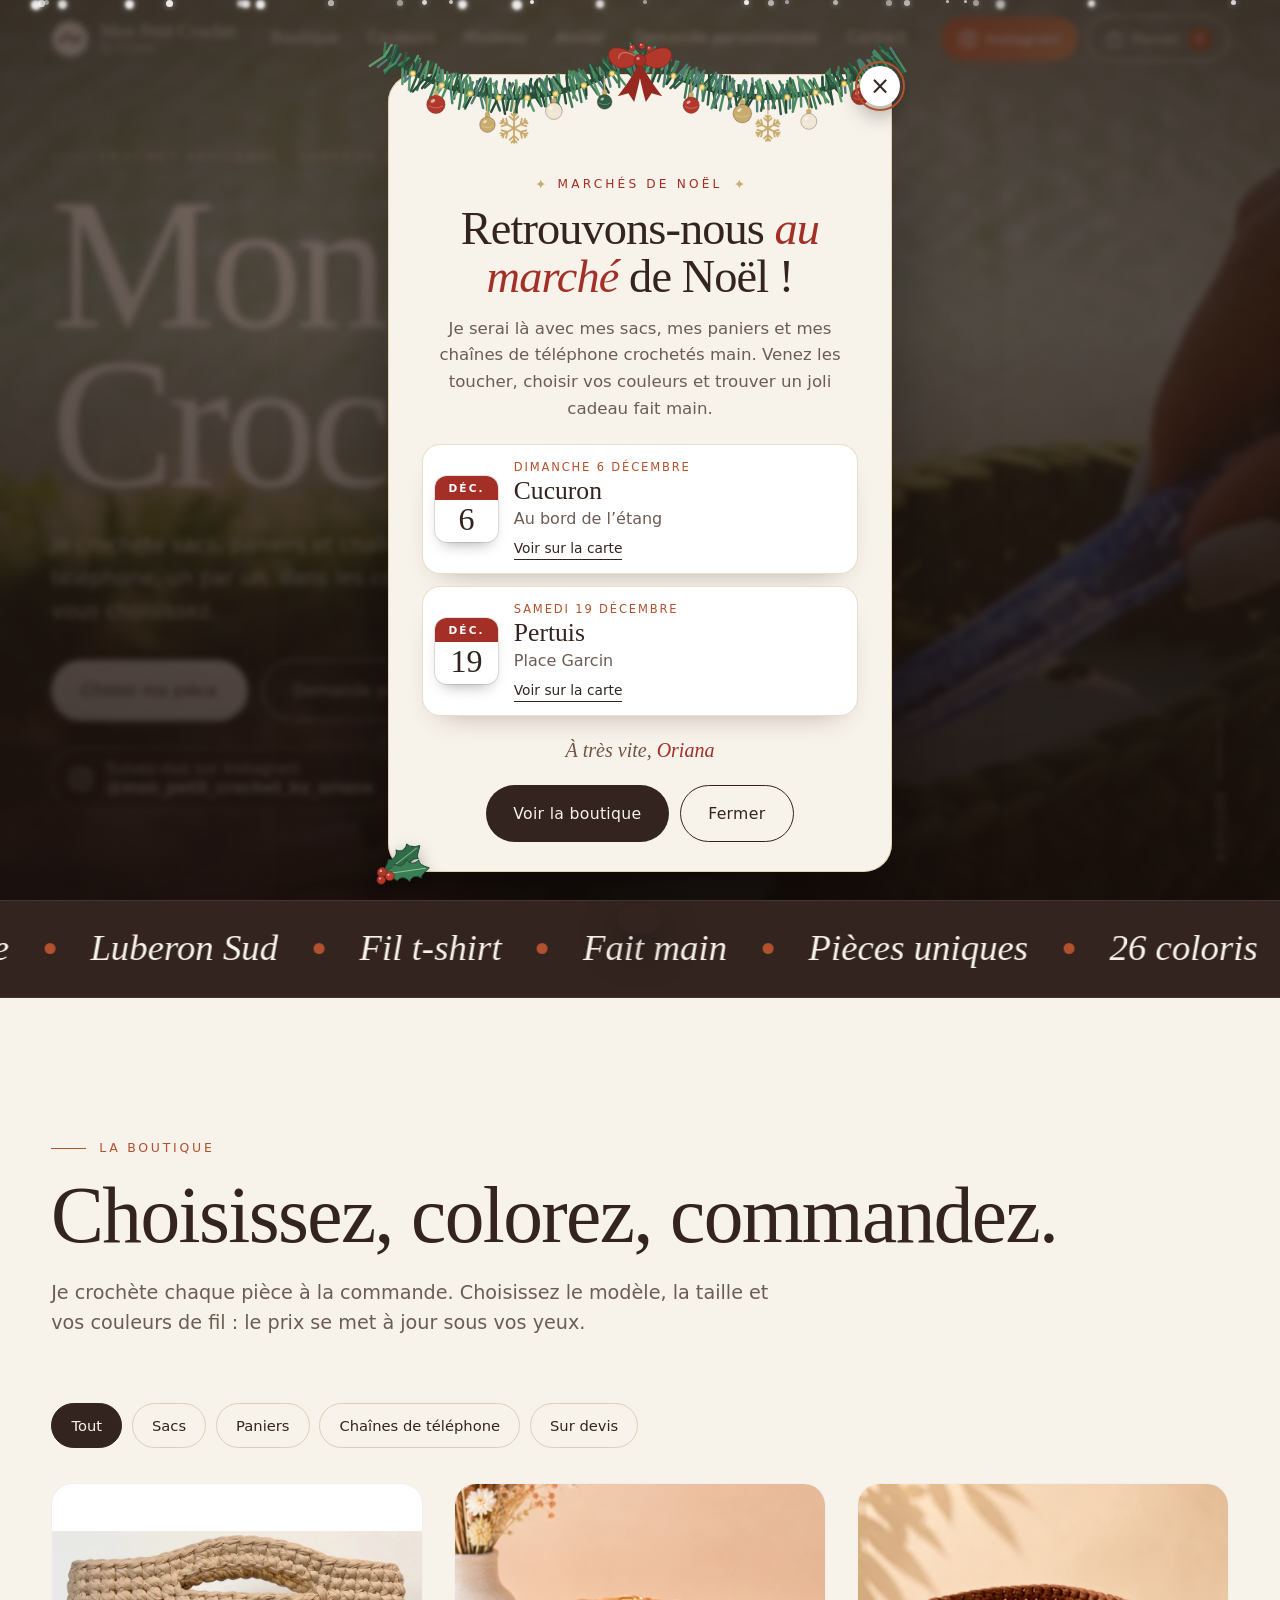
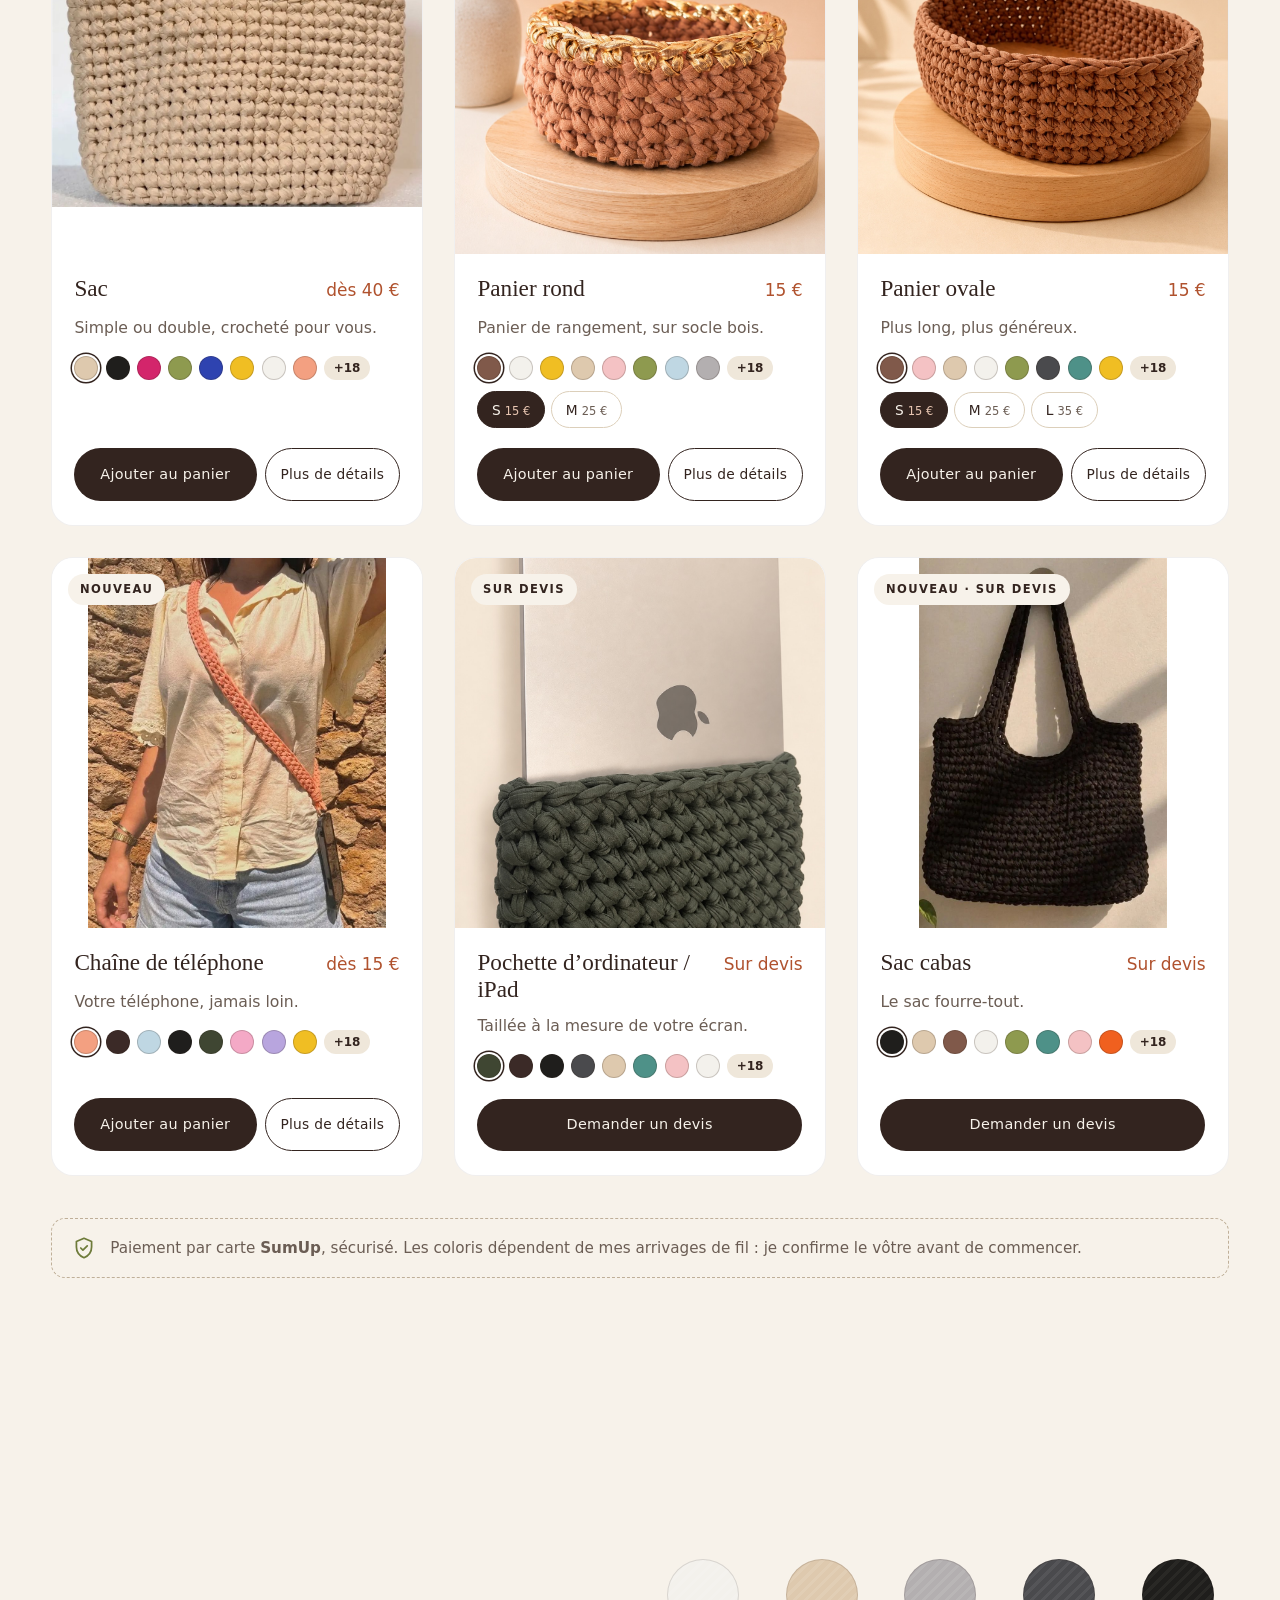
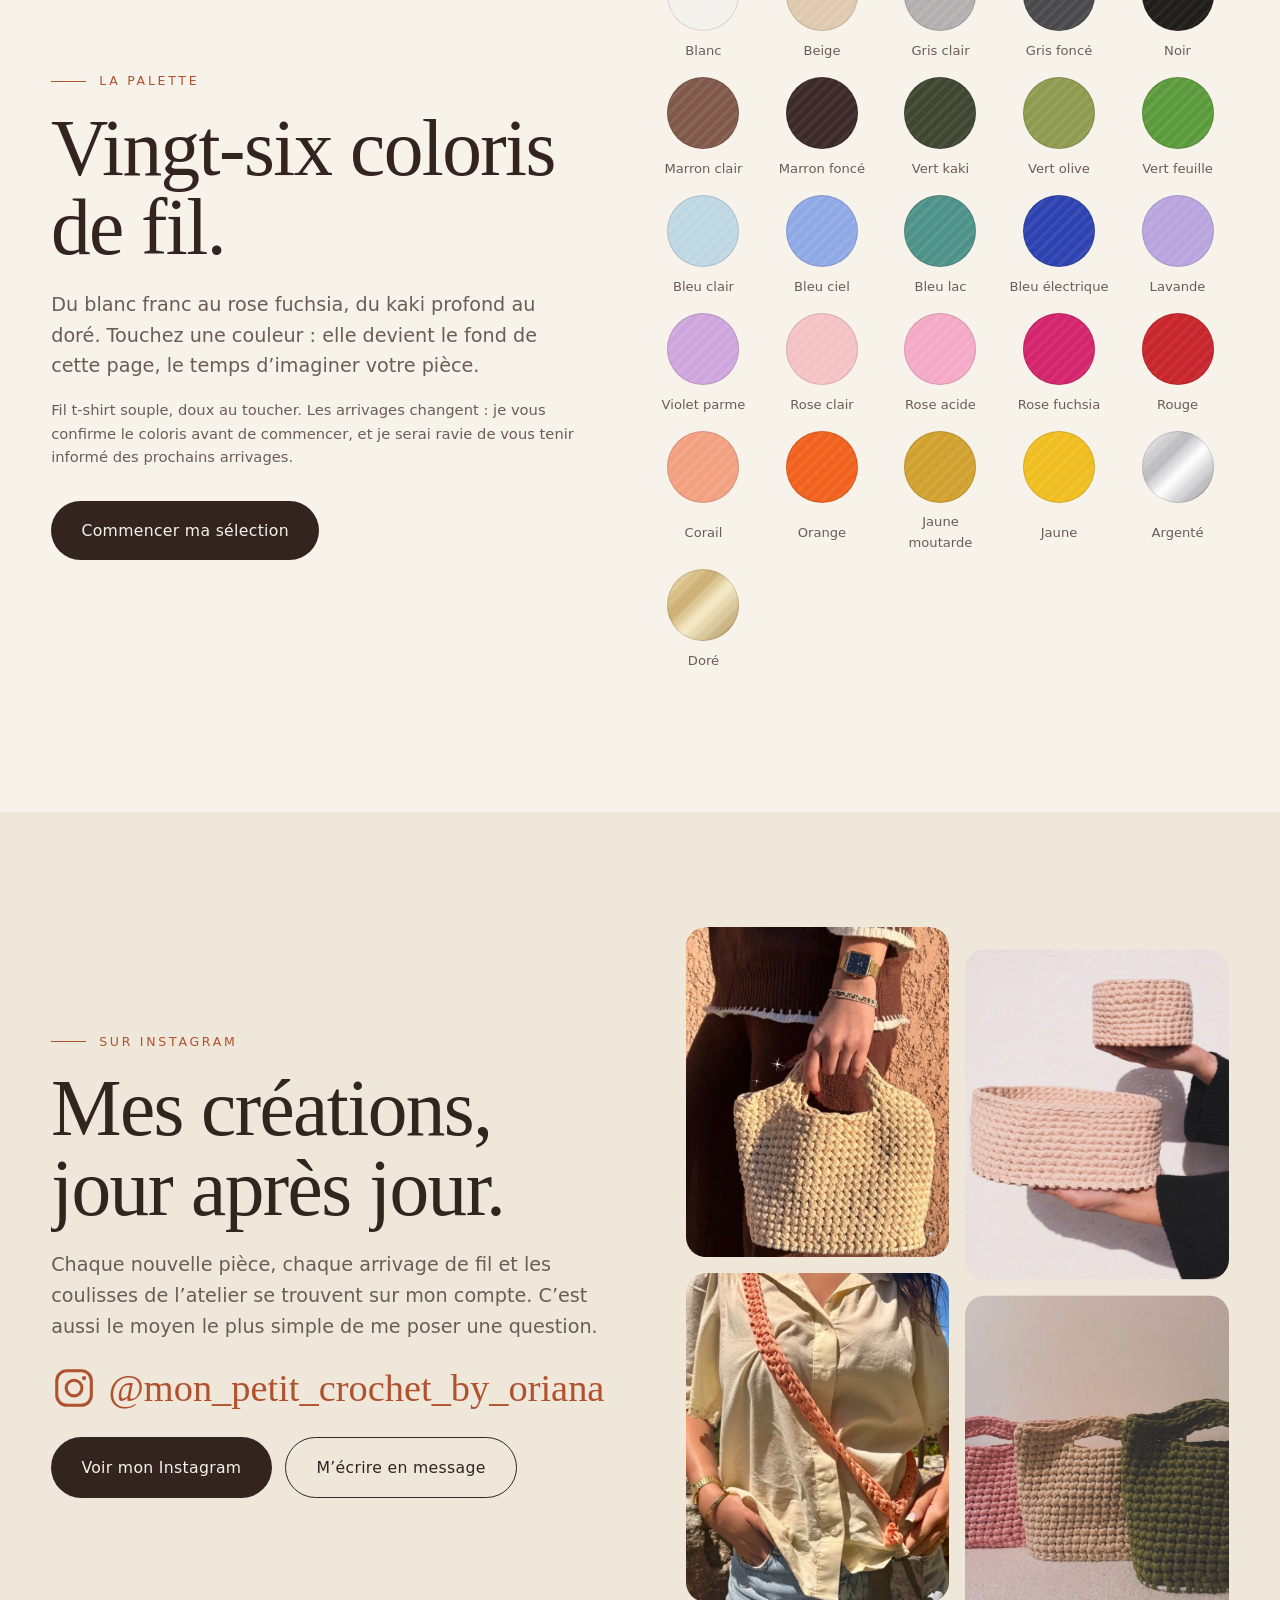
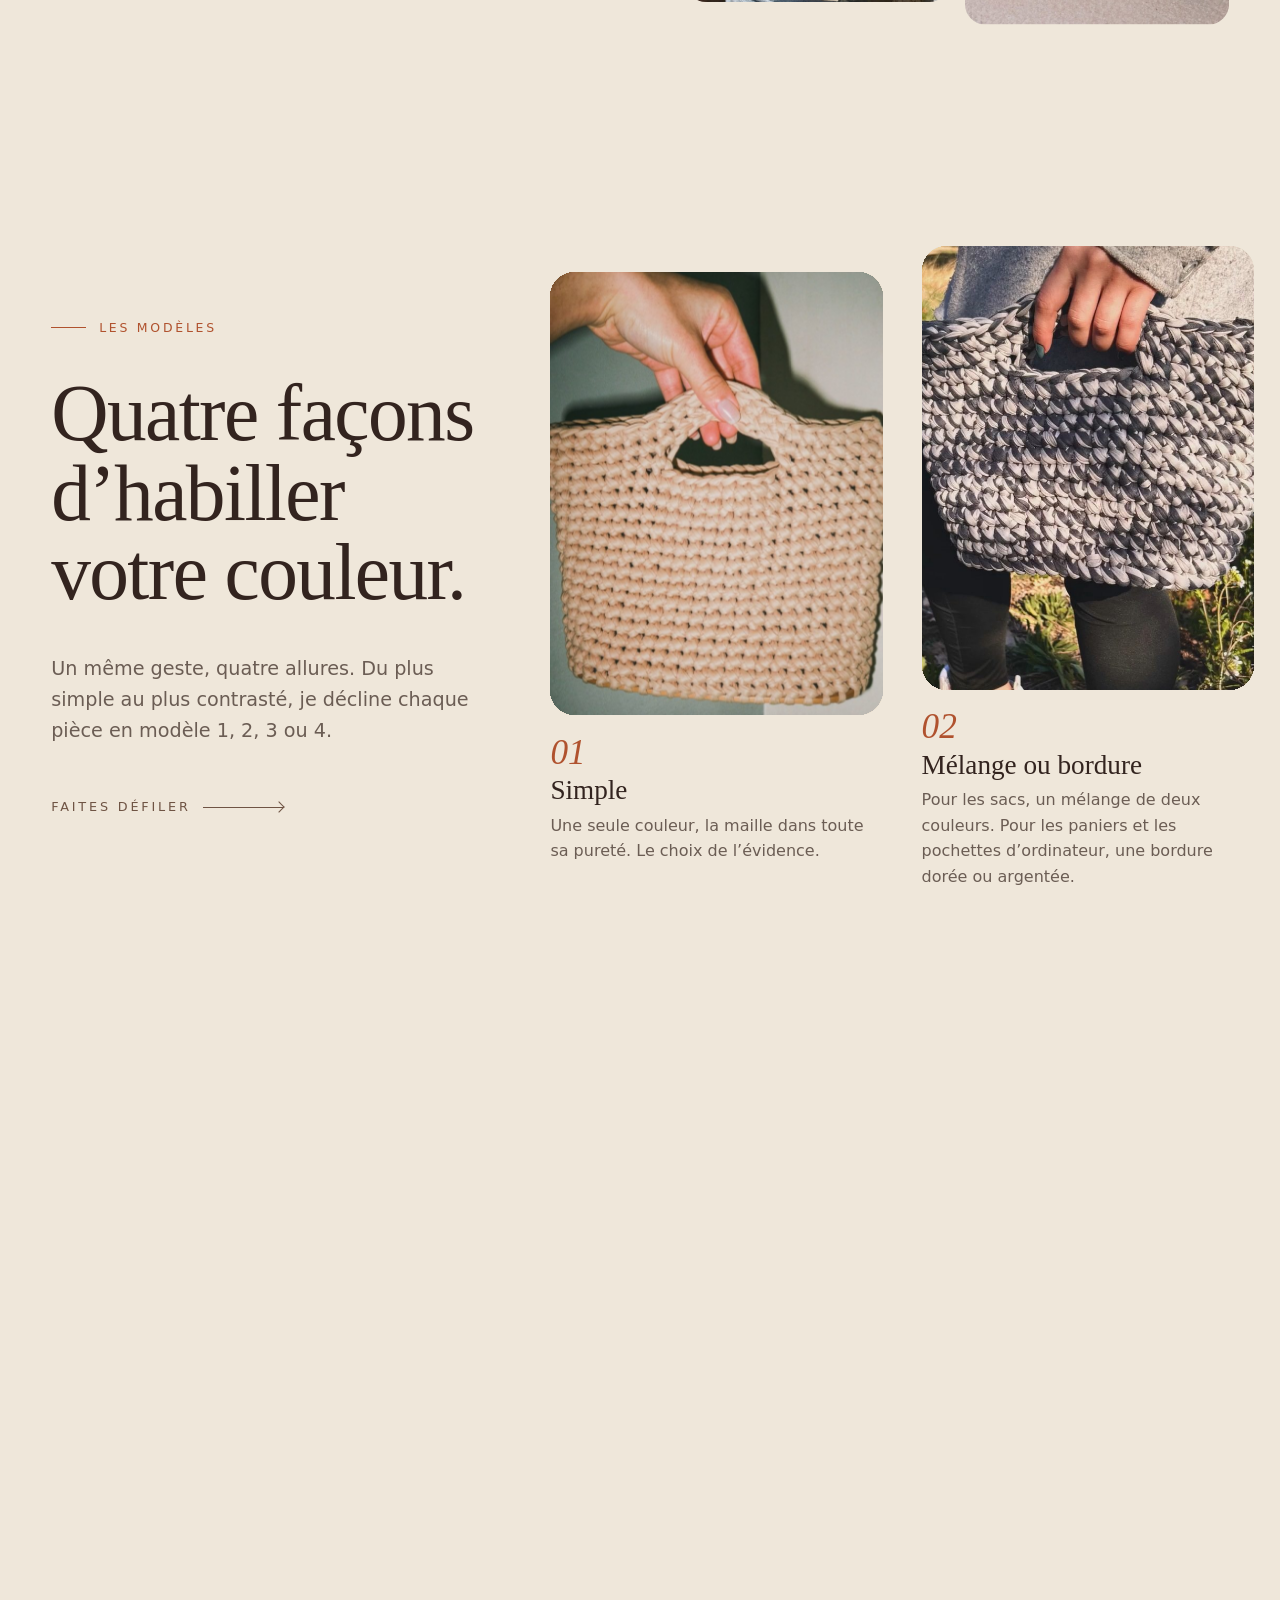
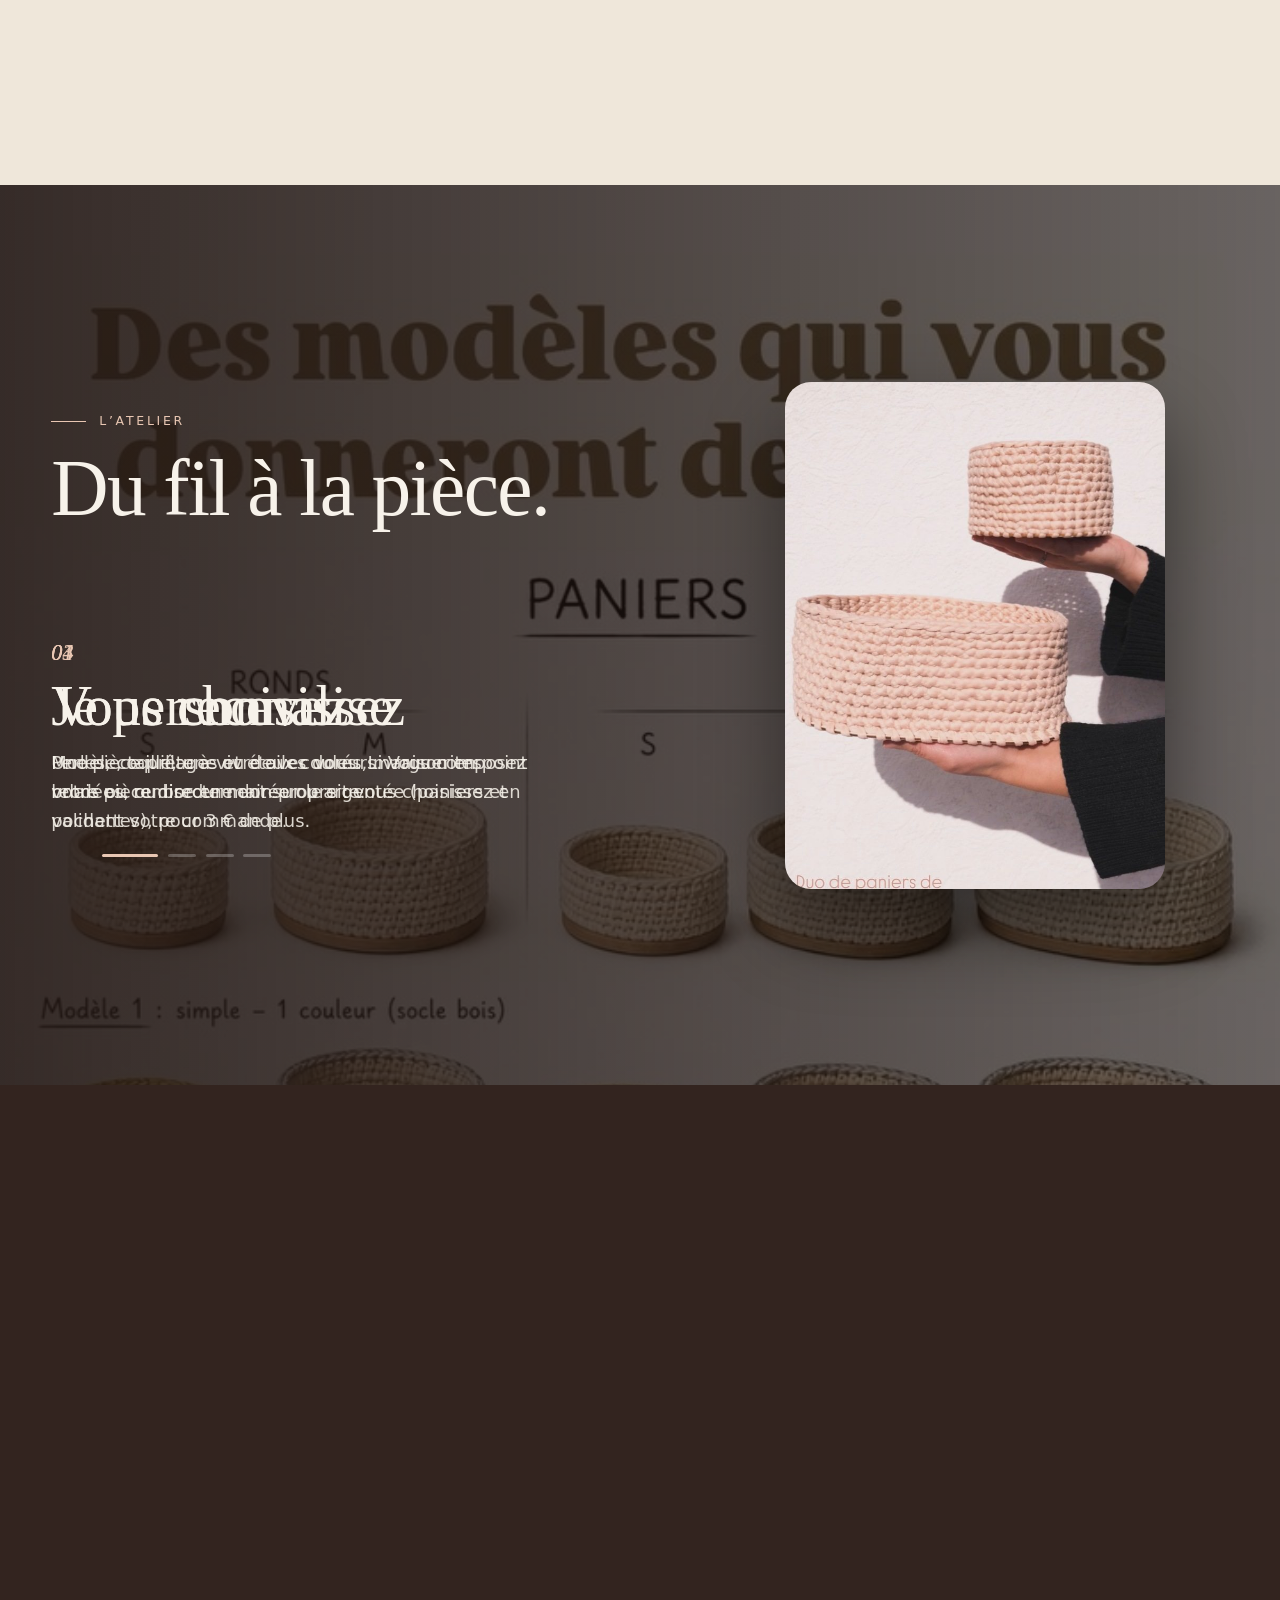
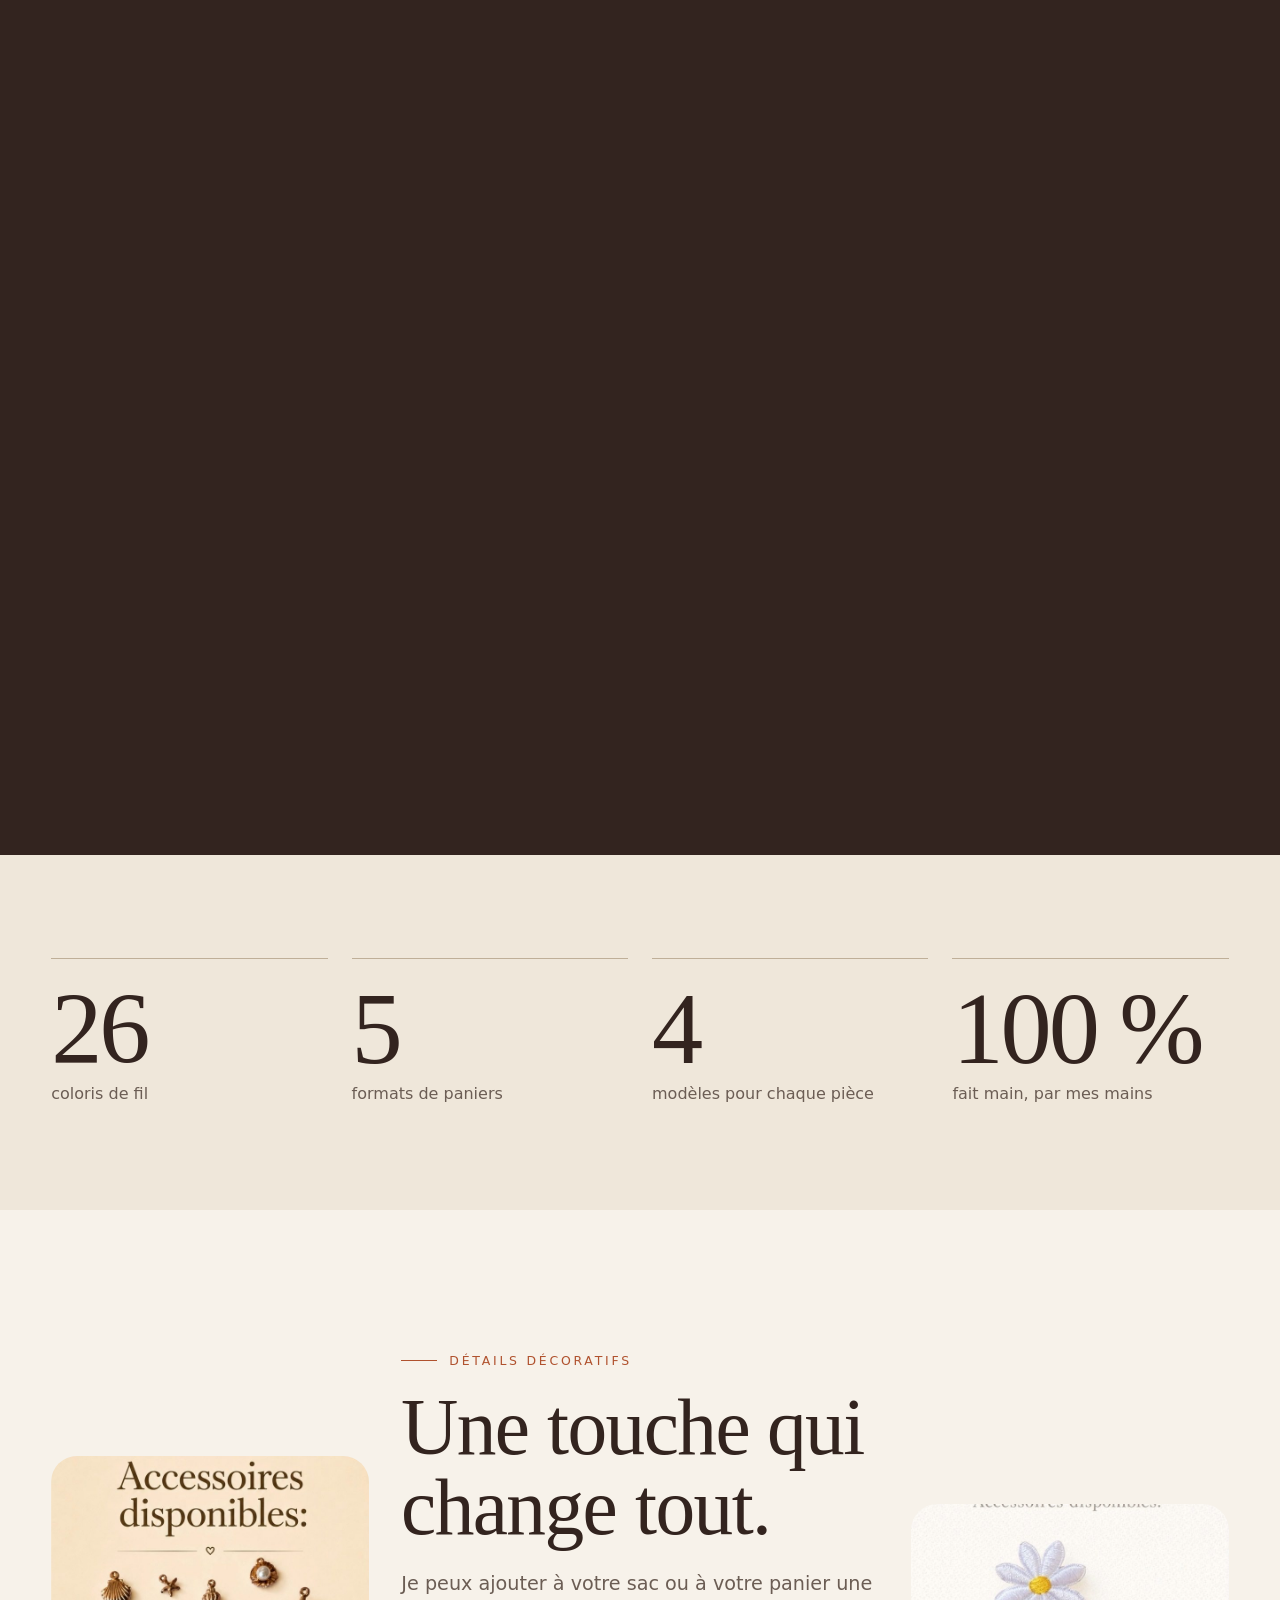
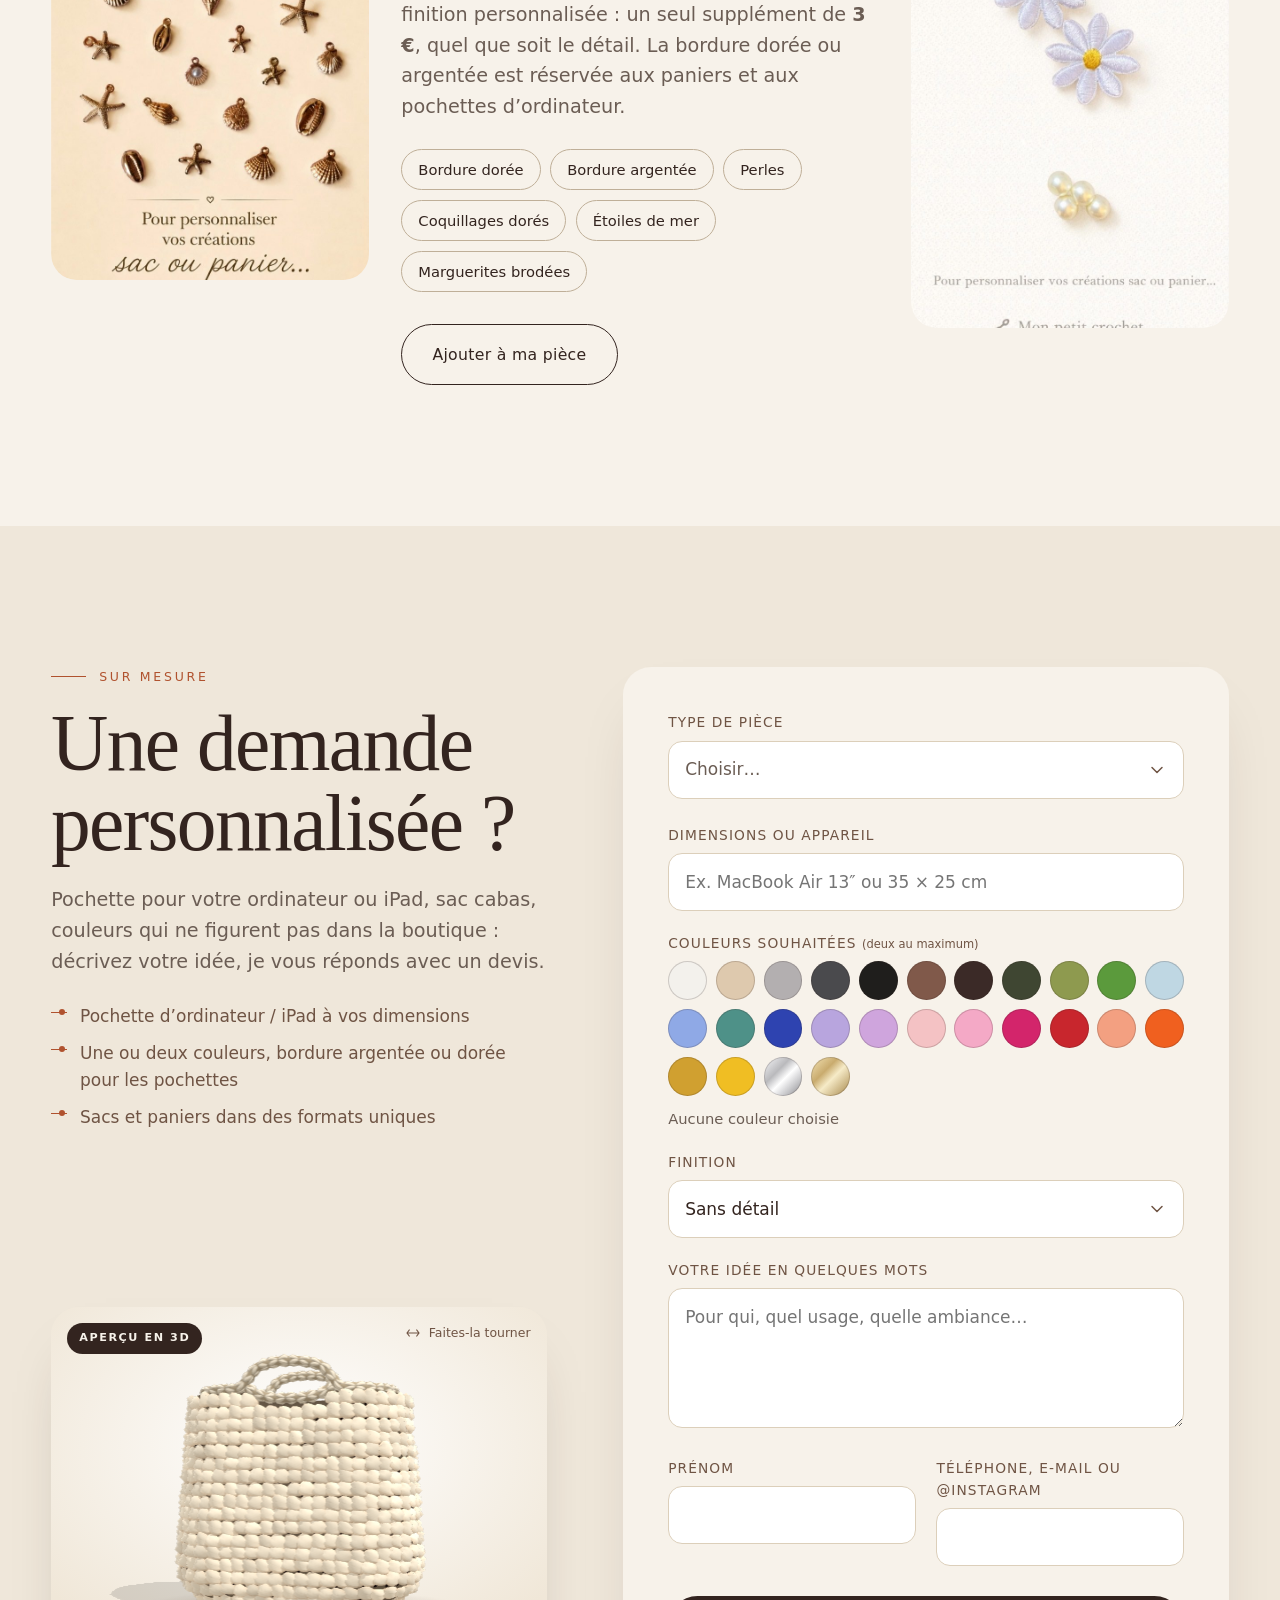
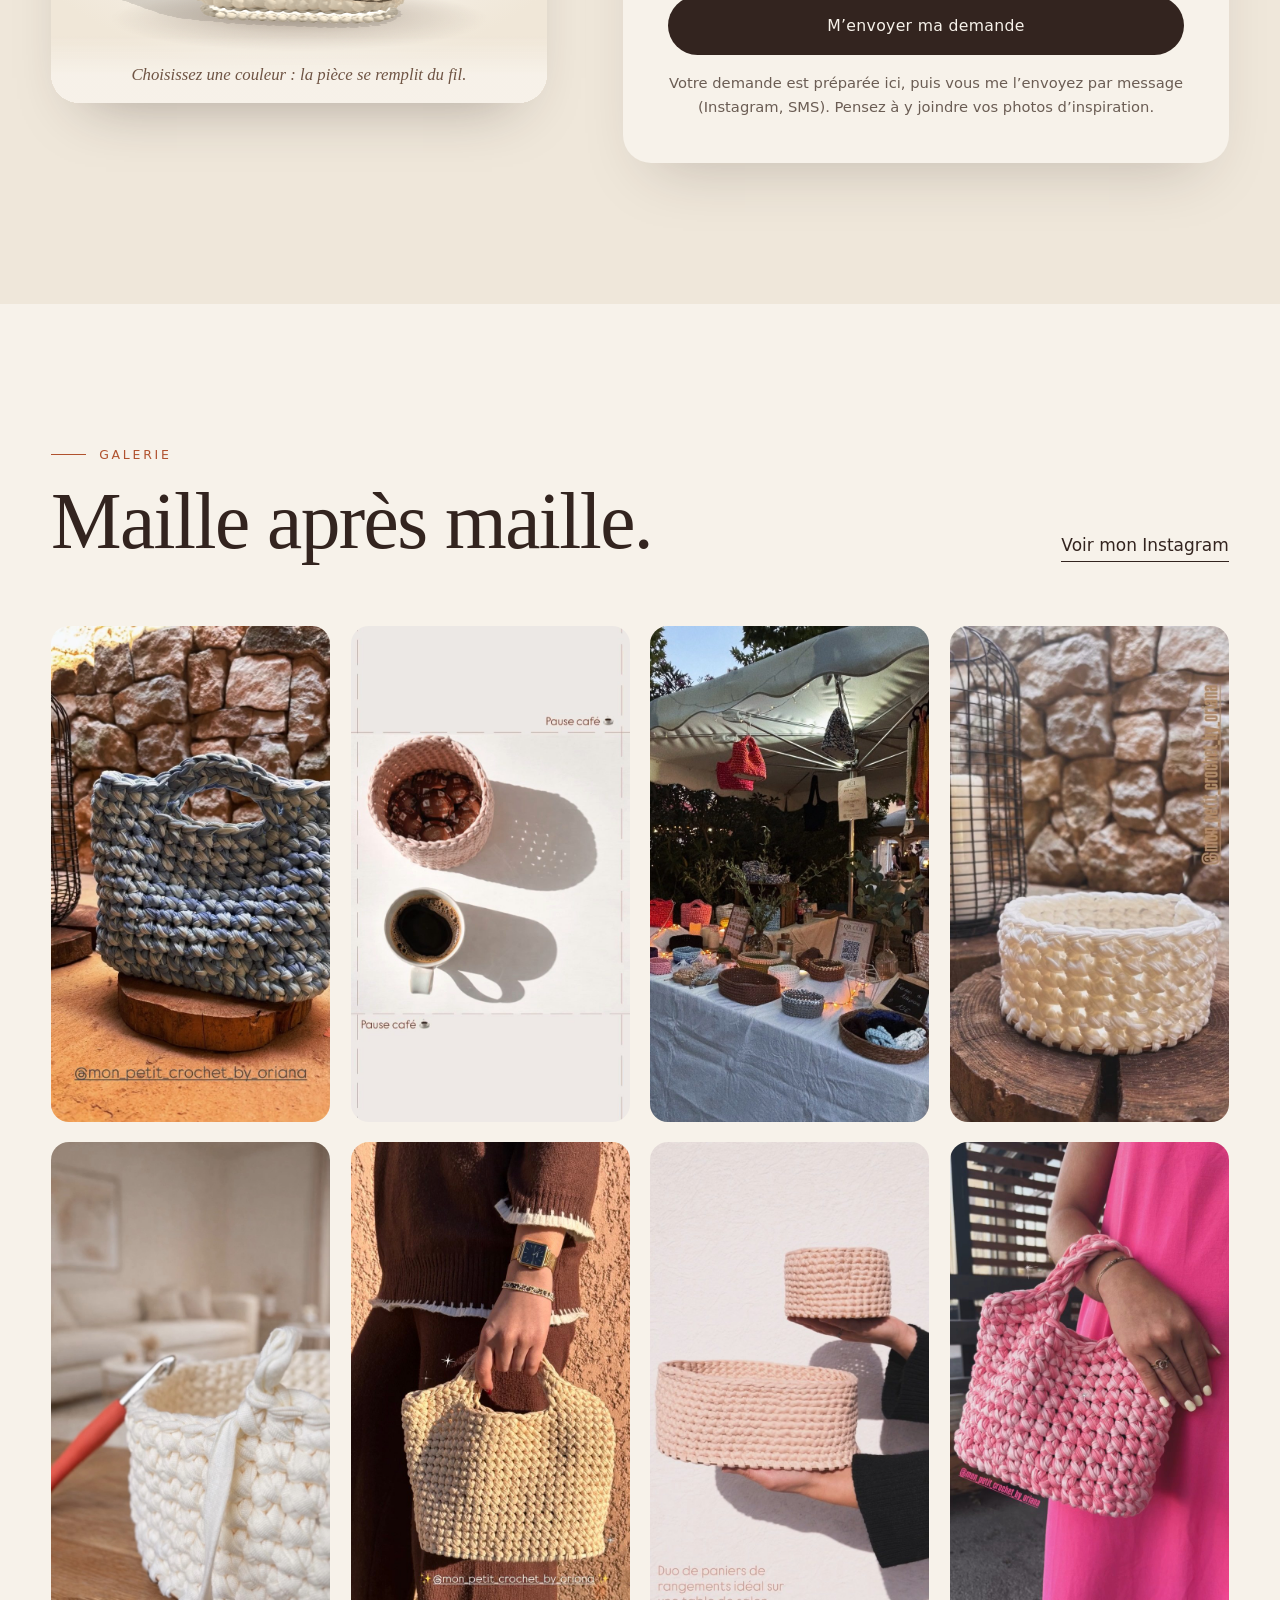
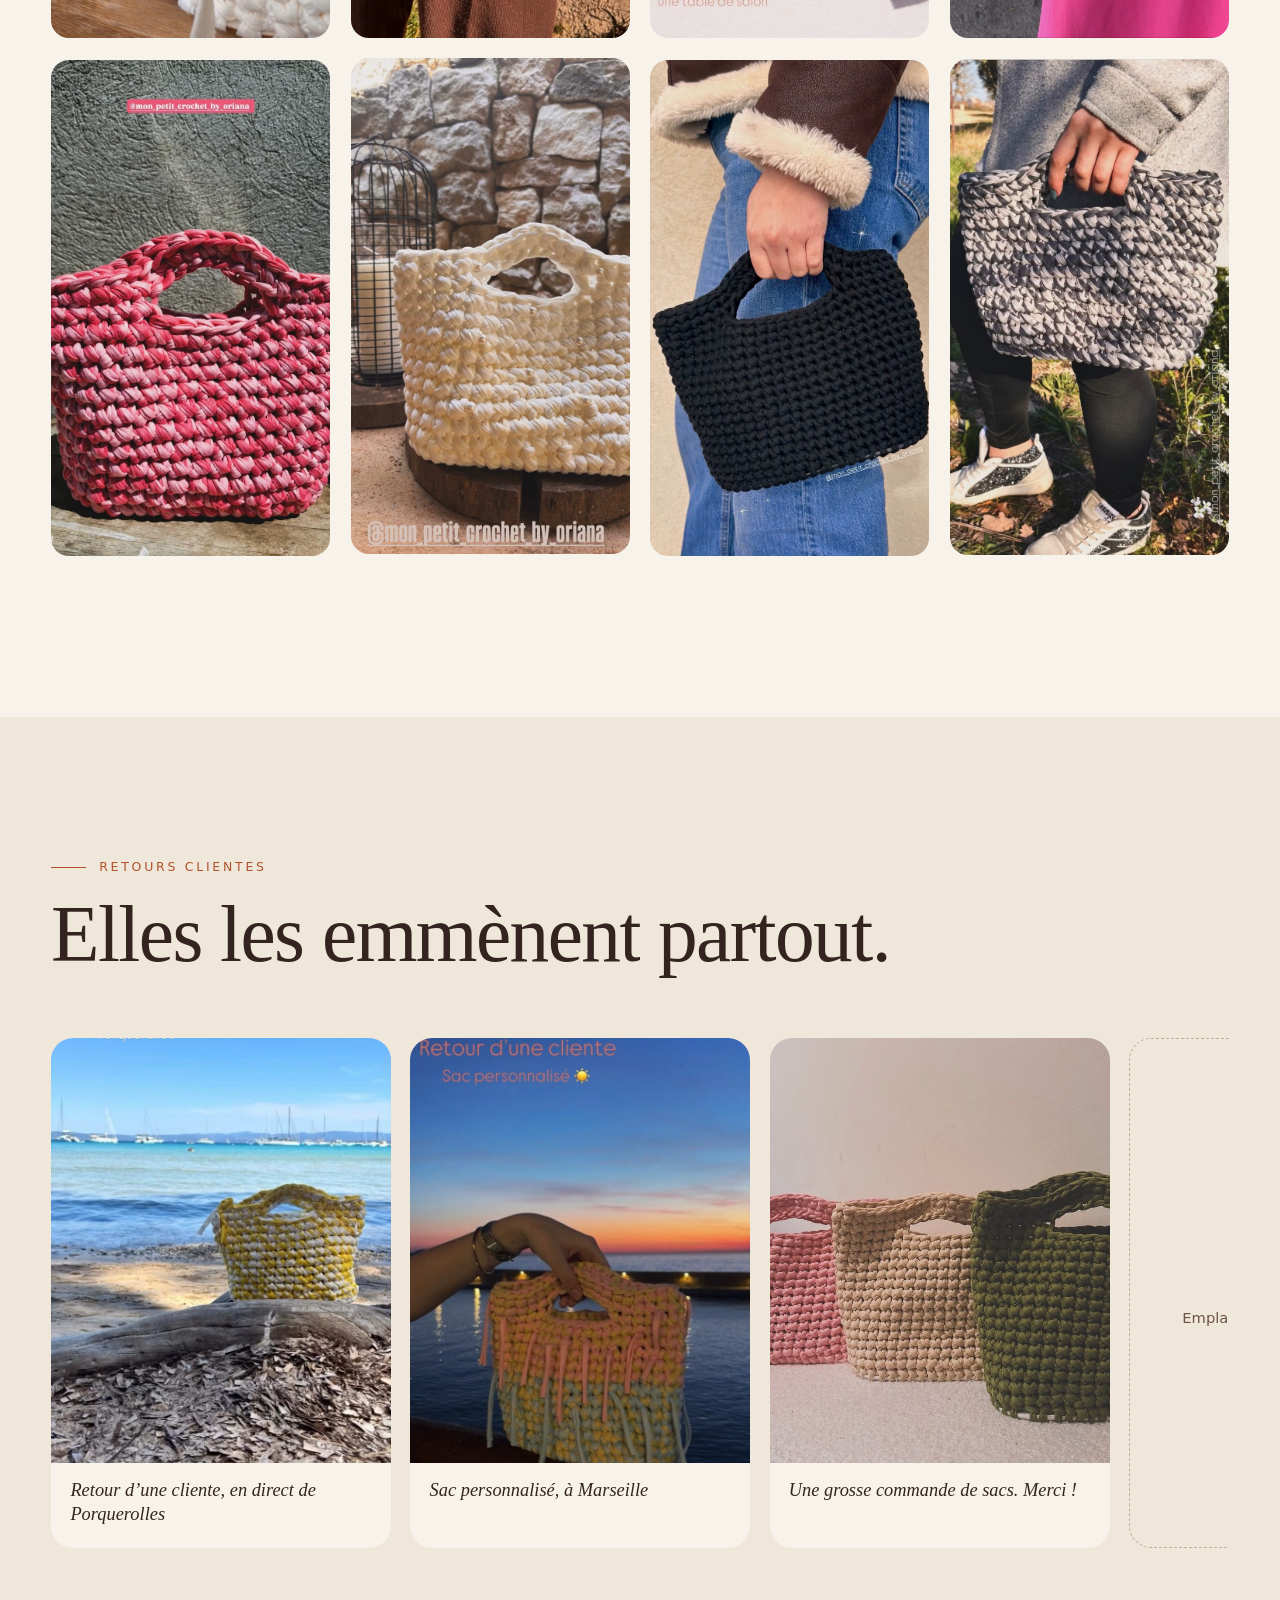
==== commit 4f45f3f4: "Mise à jour du site : page d'accueil et mentions légales (11 novembre 2026)" ====
--- a/index.html
+++ b/index.html
@@ -3,6 +3,9 @@
 <head>
 <meta charset="utf-8">
 <meta name="viewport" content="width=device-width, initial-scale=1, viewport-fit=cover">
+<!-- Sécurité : le navigateur n'exécute que les scripts du site et ceux de SumUp (paiement) et Sendcloud (points relais), et ne charge que les services listés ici.
+     Détail et mode d'emploi : securite/POINT-SECURITE.md. Si l'adresse du mini-serveur de paiement n'est pas en workers.dev, l'ajouter à connect-src. -->
+<meta http-equiv="Content-Security-Policy" content="default-src 'self'; script-src 'self' https://embed.sendcloud.sc https://*.sumup.com; style-src 'self' 'unsafe-inline' https://fonts.googleapis.com; font-src 'self' https://fonts.gstatic.com; img-src 'self' data: blob: https://static.sumup.com https://api.sumup.com; connect-src 'self' https://*.sumup.com https://*.workers.dev https://embed.sendcloud.sc; frame-src 'self' https://www.google.com https://*.sumup.com https://embed.sendcloud.sc https://servicepoints.sendcloud.sc; object-src 'none'; base-uri 'self'; form-action 'self'">
 <title>Mon Petit Crochet by Oriana · Sacs, paniers et chaînes de téléphone au crochet, faits main</title>
 <meta name="description" content="Je crochète à la main sacs, paniers, chaînes de téléphone et pochettes, au pied du Luberon-Sud. Choisissez votre modèle, votre taille et vos couleurs de fil, commandez en ligne.">
 <meta name="theme-color" content="#F7F2EA">
@@ -10,7 +13,9 @@
 <meta property="og:description" content="Sacs, paniers, chaînes de téléphone : des pièces uniques et douces, que je crochète à la commande dans le coloris de votre choix.">
 <meta property="og:type" content="website">
 <meta property="og:locale" content="fr_FR">
-<meta property="og:image" content="https://smartmoov59-tech.github.io/mon-petit-crochet/assets/img/panier-jaune.jpg">
+<meta property="og:image" content="https://smartmoov59-tech.github.io/mon-petit-crochet/assets/img/og-cover.jpg">
+<meta property="og:image:width" content="1200">
+<meta property="og:image:height" content="630">
 <meta property="og:url" content="https://smartmoov59-tech.github.io/mon-petit-crochet/">
 <meta property="og:site_name" content="Mon Petit Crochet by Oriana">
 <meta name="twitter:card" content="summary_large_image">
@@ -26,12 +31,13 @@
   "@type": "Store",
   "name": "Mon Petit Crochet by Oriana",
   "description": "Créatrice de pièces au crochet faites main : sacs, paniers de rangement, chaînes de téléphone et pochettes d'ordinateur, sur commande et personnalisables.",
-  "image": "https://smartmoov59-tech.github.io/mon-petit-crochet/assets/img/panier-jaune.jpg",
+  "image": "https://smartmoov59-tech.github.io/mon-petit-crochet/assets/img/og-cover.jpg",
   "url": "https://smartmoov59-tech.github.io/mon-petit-crochet/",
+  "telephone": "+33650677950",
   "areaServed": "Luberon Sud, Provence-Alpes-Côte d'Azur, France",
   "address": { "@type": "PostalAddress", "addressRegion": "Provence-Alpes-Côte d'Azur", "addressCountry": "FR" },
   "sameAs": ["https://www.instagram.com/mon_petit_crochet_by_oriana/"],
-  "paymentAccepted": "Carte bancaire (lien de paiement SumUp)",
+  "paymentAccepted": "Carte bancaire (SumUp)",
   "priceRange": "15 € - 45 €",
   "makesOffer": [
     { "@type": "Offer", "itemOffered": { "@type": "Product", "name": "Panier rond ou ovale au crochet" }, "priceCurrency": "EUR", "price": "15" },
@@ -49,8 +55,34 @@
 <div class="loader" id="loader" aria-hidden="true">
   <div class="loader__strips"><i></i><i></i><i></i><i></i><i></i><i></i><i></i><i></i></div>
   <div class="loader__inner">
-    <svg class="loader__thread" viewBox="0 0 240 90" fill="none" stroke="currentColor" stroke-width="2.2" stroke-linecap="round">
-      <path id="loaderPath" d="M6 62c18-48 38-48 48-14s28 30 44-6 30-40 46-8 28 36 44 4 20-26 40-18"/>
+    <svg class="loader__thread" viewBox="0 0 300 130" fill="none" stroke-linecap="round" stroke-linejoin="round">
+      <defs>
+        <radialGradient id="lbGrad" cx=".36" cy=".3" r=".8"><stop offset="0" stop-color="#F7D7BF"/><stop offset=".55" stop-color="#DC9A76"/><stop offset="1" stop-color="#A9613F"/></radialGradient>
+        <radialGradient id="lbShade" cx=".35" cy=".28" r=".85"><stop offset=".45" stop-color="#2A140C" stop-opacity="0"/><stop offset="1" stop-color="#2A140C" stop-opacity=".5"/></radialGradient>
+        <linearGradient id="lhGrad" x1="0" y1="0" x2="0" y2="1"><stop offset="0" stop-color="#F6D6BC"/><stop offset=".5" stop-color="#D68F66"/><stop offset="1" stop-color="#9C5636"/></linearGradient>
+        <clipPath id="lbClip"><circle cx="46" cy="74" r="30"/></clipPath>
+      </defs>
+      <path id="loaderPath" d="M73 87C92 104 106 62 130 62S160 108 188 96S226 46 252 56S276 70 286 62" stroke="currentColor" stroke-width="2.4"/>
+      <!-- la pelote : elle tourne et rétrécit pendant que le fil se déroule -->
+      <g id="loaderBall">
+        <g id="loaderSpin">
+          <circle cx="46" cy="74" r="30" fill="url(#lbGrad)"/>
+          <g clip-path="url(#lbClip)"><g transform="translate(46 74)" fill="none" stroke-width="2.3">
+            <g stroke="#F6D3B8" opacity=".8"><path d="M-34-27Q0-43 34-27"/><path d="M-34-18Q0-34 34-18"/><path d="M-34-9Q0-25 34-9"/><path d="M-34 0Q0-16 34 0"/><path d="M-34 9Q0-7 34 9"/><path d="M-34 18Q0 2 34 18"/><path d="M-34 27Q0 11 34 27"/></g>
+            <g stroke="#B9714E" opacity=".7" transform="rotate(60)"><path d="M-34-27Q0-43 34-27"/><path d="M-34-18Q0-34 34-18"/><path d="M-34-9Q0-25 34-9"/><path d="M-34 0Q0-16 34 0"/><path d="M-34 9Q0-7 34 9"/><path d="M-34 18Q0 2 34 18"/><path d="M-34 27Q0 11 34 27"/></g>
+            <g stroke="#F6D3B8" opacity=".55" transform="rotate(-60)"><path d="M-34-27Q0-43 34-27"/><path d="M-34-18Q0-34 34-18"/><path d="M-34-9Q0-25 34-9"/><path d="M-34 0Q0-16 34 0"/><path d="M-34 9Q0-7 34 9"/><path d="M-34 18Q0 2 34 18"/><path d="M-34 27Q0 11 34 27"/></g>
+          </g></g>
+        </g>
+        <circle cx="46" cy="74" r="30" fill="url(#lbShade)"/>
+      </g>
+      <!-- le crochet : sa pointe mène le fil, à la fin une petite boucle se forme -->
+      <g id="loaderHook">
+        <g transform="scale(1.05)">
+          <path d="M2 0C2-1.8.5-2.6-1.5-2.5L-4-2.5C-5.5-2.5-6-.6-8-.6C-10-.6-10.5-2.5-12-2.5L-34-2.5C-36-2.5-37-4.2-40-4.2L-56-4.2C-59-4.2-60-2.5-62-2.5L-92-2.5C-97-2.5-97 2.5-92 2.5L-62 2.5C-60 2.5-59 4.2-56 4.2L-40 4.2C-37 4.2-36 2.5-34 2.5L-1.5 2.5C.5 2.5 2 1.8 2 0Z" fill="url(#lhGrad)" stroke="#8C4A2C" stroke-width=".6"/>
+          <path d="M-14-1.6L-90-1.6" stroke="#FFF1E4" stroke-opacity=".55" stroke-width=".9"/>
+          <g transform="translate(-8 -1)"><g id="loaderLoop" transform="scale(0)"><ellipse rx="5.5" ry="4" stroke="currentColor" stroke-width="1.8"/></g></g>
+        </g>
+      </g>
     </svg>
     <p class="loader__title"><span>Mon petit crochet</span></p>
     <p class="loader__sub">by Oriana</p>
@@ -105,7 +137,7 @@
 <!-- ============ HERO ============ -->
 <section class="hero" id="hero" aria-label="Accueil">
   <div class="hero__bg" data-hero-bg>
-    <img class="hero__video" src="assets/img/hero-poster.jpg" alt="" width="1280" height="720" fetchpriority="high" decoding="async">
+    <img class="hero__video" src="assets/img/hero-lac.jpg" alt="" width="1080" height="1922" fetchpriority="high" decoding="async">
     <div class="hero__veil"></div>
   </div>
 
@@ -131,8 +163,8 @@
 <!-- ============ MARQUEE ============ -->
 <div class="marquee" aria-hidden="true" data-marquee>
   <div class="marquee__track">
-    <span>Fait main</span><i></i><span>Pièces uniques</span><i></i><span>23 coloris</span><i></i><span>Sur mesure</span><i></i><span>Luberon Sud</span><i></i><span>Fil ruban</span><i></i>
-    <span>Fait main</span><i></i><span>Pièces uniques</span><i></i><span>23 coloris</span><i></i><span>Sur mesure</span><i></i><span>Luberon Sud</span><i></i><span>Fil ruban</span><i></i>
+    <span>Fait main</span><i></i><span>Pièces uniques</span><i></i><span>26 coloris</span><i></i><span>Sur mesure</span><i></i><span>Luberon Sud</span><i></i><span>Fil t-shirt</span><i></i>
+    <span>Fait main</span><i></i><span>Pièces uniques</span><i></i><span>26 coloris</span><i></i><span>Sur mesure</span><i></i><span>Luberon Sud</span><i></i><span>Fil t-shirt</span><i></i>
   </div>
 </div>
 
@@ -150,7 +182,7 @@
 
     <p class="shop__note" data-reveal>
       <svg viewBox="0 0 24 24" aria-hidden="true"><path d="M12 3l7 3v5c0 4.4-3 8.2-7 10-4-1.8-7-5.6-7-10V6l7-3z" fill="none" stroke="currentColor" stroke-width="1.6" stroke-linejoin="round"/><path d="M9 12l2 2 4-4" fill="none" stroke="currentColor" stroke-width="1.6" stroke-linecap="round" stroke-linejoin="round"/></svg>
-      <span>Paiement par carte via un lien <strong>SumUp</strong> sécurisé. Les coloris dépendent de mes arrivages de fil : je confirme le vôtre avant de commencer.</span>
+      <span>Paiement par carte <strong>SumUp</strong>, sécurisé. Les coloris dépendent de mes arrivages de fil : je confirme le vôtre avant de commencer.</span>
     </p>
   </div>
 </section>
@@ -160,9 +192,9 @@
   <div class="wrap colors__grid">
     <div class="colors__txt">
       <p class="eyebrow" data-reveal>La palette</p>
-      <h2 id="colorsTitle" class="h2" data-split="words">Vingt-trois coloris de fil.</h2>
+      <h2 id="colorsTitle" class="h2" data-split="words">Vingt-six coloris de fil.</h2>
       <p class="lead" data-reveal>Du blanc franc au rose fuchsia, du kaki profond au doré. Touchez une couleur : elle devient le fond de cette page, le temps d’imaginer votre pièce.</p>
-      <p class="small" data-reveal>Fil ruban souple, doux au toucher. Les arrivages changent : je vous confirme le coloris avant de commencer, et je serai ravie de vous tenir informé des prochains arrivages.</p>
+      <p class="small" data-reveal>Fil t-shirt souple, doux au toucher. Les arrivages changent : je vous confirme le coloris avant de commencer, et je serai ravie de vous tenir informé des prochains arrivages.</p>
       <a href="#boutique" class="btn btn--fill magnetic" data-reveal><span>Commencer ma sélection</span></a>
     </div>
     <div class="colors__wall" id="colorWall" role="list" aria-label="Palette des coloris"></div>
@@ -210,7 +242,7 @@
       </article>
       <article class="mpanel">
         <figure class="mpanel__img"><img data-parallax src="assets/img/sac-gris-main.jpg" alt="Sac au crochet mélange de gris et de noir" loading="lazy" width="720" height="1280"></figure>
-        <div class="mpanel__txt"><span class="mpanel__n">02</span><h3>Mélange ou bordure</h3><p>Pour les sacs, un mélange de deux couleurs. Pour les paniers, une bordure dorée ou argentée.</p></div>
+        <div class="mpanel__txt"><span class="mpanel__n">02</span><h3>Mélange ou bordure</h3><p>Pour les sacs, un mélange de deux couleurs. Pour les paniers et les pochettes d’ordinateur, une bordure dorée ou argentée.</p></div>
       </article>
       <article class="mpanel">
         <figure class="mpanel__img"><img data-parallax src="assets/img/sac-bleu-blanc.jpg" alt="Sac au crochet bleu et blanc mélangés sur une rondelle de bois" loading="lazy" width="720" height="1280"></figure>
@@ -227,7 +259,7 @@
 <!-- ============ ATELIER (section pinnée) ============ -->
 <section class="atelier" id="atelier" aria-labelledby="atelierTitle">
   <div class="atelier__pin" data-pin>
-    <img class="atelier__video" src="assets/img/pelotes-etagere.jpg" alt="" loading="lazy" width="640" height="640">
+    <img class="atelier__video" src="assets/img/modeles-fiche.jpg" alt="" loading="lazy" width="720" height="1280">
     <div class="atelier__veil"></div>
     <div class="atelier__stage wrap">
       <div class="atelier__head">
@@ -236,13 +268,13 @@
       </div>
       <ol class="steps">
         <li class="step is-active" data-step="0"><span class="step__n">01</span><h3>Vous choisissez</h3><p>Modèle, taille, une ou deux couleurs. Vous composez votre pièce directement sur le site.</p></li>
-        <li class="step" data-step="1"><span class="step__n">02</span><h3>Je crochète</h3><p>Maille après maille, avec un fil ruban doux, au pied du Luberon. Chaque pièce est unique, jamais deux fois la même.</p></li>
-        <li class="step" data-step="2"><span class="step__n">03</span><h3>Je personnalise</h3><p>Perles, coquillages et étoiles dorés, marguerites brodées ou bordure dorée ou argentée, pour 3 € de plus.</p></li>
-        <li class="step" data-step="3"><span class="step__n">04</span><h3>Vous recevez</h3><p>Une pièce prête à vivre avec vous. Remise ou livraison : on s’accorde ensemble à la confirmation.</p></li>
+        <li class="step" data-step="1"><span class="step__n">02</span><h3>Je crochète</h3><p>Maille après maille, avec un fil t-shirt doux, au pied du Luberon. Chaque pièce est unique, jamais deux fois la même.</p></li>
+        <li class="step" data-step="2"><span class="step__n">03</span><h3>Je personnalise</h3><p>Perles, coquillages et étoiles dorés, marguerites brodées, ou bordure dorée ou argentée (paniers et pochettes), pour 3 € de plus.</p></li>
+        <li class="step" data-step="3"><span class="step__n">04</span><h3>Vous recevez</h3><p>Une pièce prête à vivre avec vous. Livraison en point relais ou remise en main propre : vous choisissez en validant votre commande.</p></li>
       </ol>
       <div class="atelier__photos" aria-hidden="true">
         <img class="aph is-active" src="assets/img/paniers-duo-rose.jpg" alt="" loading="lazy">
-        <img class="aph" src="assets/img/atelier-vert.jpg" alt="" loading="lazy">
+        <img class="aph" src="assets/img/atelier-creation-en-cours.jpg" alt="" loading="lazy">
         <img class="aph" src="assets/img/accessoires-charms.jpg" alt="" loading="lazy">
         <img class="aph" src="assets/img/trio-sacs.jpg" alt="" loading="lazy">
       </div>
@@ -254,7 +286,7 @@
 <!-- ============ CHIFFRES ============ -->
 <section class="numbers" aria-label="Chiffres clés">
   <div class="wrap numbers__grid">
-    <div class="num"><b data-count="23">0</b><span>coloris de fil</span></div>
+    <div class="num"><b data-count="26">0</b><span>coloris de fil</span></div>
     <div class="num"><b data-count="5">0</b><span>formats de paniers</span></div>
     <div class="num"><b data-count="4">0</b><span>modèles pour chaque pièce</span></div>
     <div class="num"><b data-count="100" data-suffix=" %">0</b><span>fait main, par mes mains</span></div>
@@ -268,7 +300,7 @@
     <div class="extras__txt">
       <p class="eyebrow" data-reveal>Détails décoratifs</p>
       <h2 id="extrasTitle" class="h2" data-split="words">Une touche qui change tout.</h2>
-      <p class="lead" data-reveal>Je peux ajouter à votre sac ou à votre panier une finition personnalisée : un seul supplément de <strong>3 €</strong>, quel que soit le détail.</p>
+      <p class="lead" data-reveal>Je peux ajouter à votre sac ou à votre panier une finition personnalisée : un seul supplément de <strong>3 €</strong>, quel que soit le détail. La bordure dorée ou argentée est réservée aux paniers et aux pochettes d’ordinateur.</p>
       <ul class="chips" data-reveal>
         <li>Bordure dorée</li><li>Bordure argentée</li><li>Perles</li><li>Coquillages dorés</li><li>Étoiles de mer</li><li>Marguerites brodées</li>
       </ul>
@@ -287,7 +319,7 @@
       <p class="lead" data-reveal>Pochette pour votre ordinateur ou iPad, sac cabas, couleurs qui ne figurent pas dans la boutique : décrivez votre idée, je vous réponds avec un devis.</p>
       <ul class="ticks" data-reveal>
         <li>Pochette d’ordinateur / iPad à vos dimensions</li>
-        <li>Une ou deux couleurs, finition argentée ou dorée</li>
+        <li>Une ou deux couleurs, bordure argentée ou dorée pour les pochettes</li>
         <li>Sacs et paniers dans des formats uniques</li>
       </ul>
     </div>
@@ -392,7 +424,7 @@
       <details><summary>Mon coloris est-il disponible ?</summary><p>Les coloris dépendent de mes arrivages de fil. Après votre commande, je vous confirme le coloris avant de commencer, ou je vous propose une alternative proche.</p></details>
       <details><summary>Combien coûtent les détails décoratifs ?</summary><p>Un supplément unique de 3 € pour une finition personnalisée : bordure dorée ou argentée, perles, coquillages, étoiles ou marguerites brodées.</p></details>
       <details><summary>Comment payer ?</summary><p>Par carte bancaire, via un lien de paiement SumUp sécurisé. Vous payez directement en ligne depuis le panier, ou je vous envoie le lien au montant exact après confirmation.</p></details>
-      <details><summary>Délais et remise de la pièce ?</summary><p>Je crochète chaque pièce à la main, à la commande. Je vous indique le délai et le mode de remise (livraison ou rencontre) au moment de la confirmation.</p></details>
+      <details><summary>Délais et remise de la pièce ?</summary><p>Je crochète chaque pièce à la main, à la commande. Je vous indique le délai au moment de la confirmation. Vous choisissez en validant votre commande : la livraison en point relais ou locker Mondial Relay <span data-ship-note>(<b data-ship-fee>5 €</b> par commande, quel que soit le poids)</span>, ou la remise en main propre, gratuite.</p></details>
     </div>
   </div>
 </section>
@@ -403,9 +435,9 @@
     <div class="find__txt">
       <p class="eyebrow" data-reveal>Nous trouver</p>
       <h2 id="findTitle" class="h2" data-split="words">Au pied du Luberon-Sud.</h2>
-      <p class="lead" data-reveal>Je crochète dans le Luberon et je vous retrouve sur les marchés nocturnes de La Tour-d’Aigues, en été.</p>
+      <p class="lead" data-reveal>Je crochète dans le Luberon et je vous retrouve sur les marchés nocturnes de Villelaure, en été.</p>
       <dl class="coords" data-reveal>
-        <div><dt>Commandes</dt><dd>Sur ce site, ou en message privé Instagram</dd></div>
+        <div><dt>Commandes</dt><dd>Sur ce site, par SMS ou en message privé Instagram</dd></div>
         <div><dt>Instagram</dt><dd><a class="link" href="https://www.instagram.com/mon_petit_crochet_by_oriana/" target="_blank" rel="noopener">@mon_petit_crochet_by_oriana</a></dd></div>
         <div id="coordPhone" hidden><dt>Téléphone</dt><dd><a class="link" id="phoneLink" href="#"></a></dd></div>
         <div id="coordMail" hidden><dt>E-mail</dt><dd><a class="link" id="mailLink" href="#"></a></dd></div>
@@ -414,8 +446,8 @@
       <a class="btn btn--fill magnetic" id="dmBtn" href="https://ig.me/m/mon_petit_crochet_by_oriana" target="_blank" rel="noopener" data-reveal><span>M’écrire sur Instagram</span></a>
     </div>
     <div class="find__map" data-reveal-mask>
-      <iframe title="Carte Google Maps : La Tour-d’Aigues, Luberon" loading="lazy" referrerpolicy="no-referrer-when-downgrade" src="https://www.google.com/maps?q=La+Tour-d%27Aigues&output=embed"></iframe>
-      <a class="find__open" href="https://www.google.com/maps/search/?api=1&query=La+Tour-d%27Aigues" target="_blank" rel="noopener">Ouvrir dans Google Maps</a>
+      <iframe title="Carte Google Maps : Villelaure, Luberon" loading="lazy" referrerpolicy="no-referrer-when-downgrade" src="https://www.google.com/maps?q=Villelaure%2C+84530%2C+France&output=embed"></iframe>
+      <a class="find__open" href="https://www.google.com/maps/search/?api=1&query=Villelaure%2C+84530%2C+France" target="_blank" rel="noopener">Ouvrir dans Google Maps</a>
     </div>
   </div>
 </section>
@@ -430,11 +462,11 @@
       <div><h3>Boutique</h3><a href="#boutique">Sacs</a><a href="#boutique">Paniers</a><a href="#boutique">Cordons</a><a href="#sur-mesure">Sur devis</a></div>
       <div><h3>L’univers</h3><a href="#couleurs">Couleurs</a><a href="#modeles">Modèles</a><a href="#atelier">Atelier</a><a href="#galerie">Galerie</a></div>
       <div><h3>Suivre</h3><a href="https://www.instagram.com/mon_petit_crochet_by_oriana/" target="_blank" rel="noopener">Instagram</a><a href="#contact">Nous trouver</a><a href="#infos">Questions</a></div>
-      <div><h3>Paiement</h3><p>Carte bancaire via SumUp, lien de paiement sécurisé.</p></div>
+      <div><h3>Paiement</h3><p>Carte bancaire via SumUp, paiement sécurisé.</p></div>
     </div>
     <div class="footer__legal">
-      <span>© 2026 Mon Petit Crochet by Oriana · Fait main au pied du Luberon</span>
-      <span>Photo d’accueil : Pexels (licence libre) · <button class="linkbtn" id="sumupHelp" type="button">montants SumUp</button></span>
+      <span>© 2026 Mon Petit Crochet by Oriana · Fait main au pied du Luberon · <a class="linkbtn" href="mentions-legales.html">Mentions légales</a></span>
+      <span><button class="linkbtn" id="sumupHelp" type="button">montants SumUp</button></span>
     </div>
   </div>
 </footer>
@@ -490,6 +522,54 @@
 
 <div class="toast" id="toast" role="status" aria-live="polite"></div>
 
+<!-- ============ POP-UP DE NOËL : marchés de décembre (s'affiche 3 s après l'arrivée, voir js/noel.js) ============ -->
+<div class="noel" id="noel" role="dialog" aria-modal="true" aria-labelledby="noelTitle" aria-describedby="noelLead" hidden>
+  <div class="noel__backdrop" data-noel-close></div>
+  <div class="noel__snow" id="noelSnow" aria-hidden="true"></div>
+  <div class="noel__card" id="noelCard" data-lenis-prevent>
+    <svg class="noel__garland" id="noelGarland" viewBox="0 0 520 150" aria-hidden="true" focusable="false"></svg>
+    <button class="noel__close" type="button" data-noel-close aria-label="Fermer la fenêtre">×</button>
+    <div class="noel__body">
+      <p class="noel__eyebrow"><i aria-hidden="true">✦</i> Marchés de Noël <i aria-hidden="true">✦</i></p>
+      <h2 class="noel__title" id="noelTitle">Retrouvons-nous <em>au marché</em> de Noël&nbsp;!</h2>
+      <p class="noel__lead" id="noelLead">Je serai là avec mes sacs, mes paniers et mes chaînes de téléphone crochetés main. Venez les toucher, choisir vos couleurs et trouver un joli cadeau fait main.</p>
+      <ul class="noel__dates">
+        <li data-noel-date="2026-12-06">
+          <span class="noel__cal" aria-hidden="true"><b>déc.</b><strong>6</strong></span>
+          <span class="noel__what">
+            <em>Dimanche 6 décembre</em>
+            <b>Cucuron</b>
+            <small>Au bord de l’étang</small>
+            <a class="noel__map" href="https://www.google.com/maps/search/?api=1&amp;query=%C3%89tang+de+Cucuron%2C+84160+Cucuron" target="_blank" rel="noopener">Voir sur la carte</a>
+          </span>
+        </li>
+        <li data-noel-date="2026-12-19">
+          <span class="noel__cal" aria-hidden="true"><b>déc.</b><strong>19</strong></span>
+          <span class="noel__what">
+            <em>Samedi 19 décembre</em>
+            <b>Pertuis</b>
+            <small>Place Garcin</small>
+            <a class="noel__map" href="https://www.google.com/maps/search/?api=1&amp;query=Place+Garcin%2C+84120+Pertuis" target="_blank" rel="noopener">Voir sur la carte</a>
+          </span>
+        </li>
+      </ul>
+      <p class="noel__sign">À très vite, <span>Oriana</span></p>
+      <div class="noel__cta">
+        <a class="btn btn--fill" href="#boutique" data-noel-close><span>Voir la boutique</span></a>
+        <button class="btn btn--ghost" type="button" data-noel-close><span>Fermer</span></button>
+      </div>
+    </div>
+    <svg class="noel__holly" viewBox="0 0 96 74" aria-hidden="true" focusable="false">
+      <g stroke="#1F4A31" stroke-width="1" stroke-linejoin="round">
+        <g transform="translate(14 56) rotate(-38)"><path d="M0 0C6-6 10-4 14-9C18-5 24-6 27-12C30-6 36-6 40-10C40-4 46-2 50 0C46 4 40 6 40 10C36 6 30 6 27 12C24 6 18 5 14 9C10 4 6 6 0 0Z" fill="#2F6B47"/><path d="M2 0L46 0" stroke="#7FB28A" stroke-width="1.2" fill="none"/></g>
+        <g transform="translate(14 56) rotate(-8)"><path d="M0 0C6-6 10-4 14-9C18-5 24-6 27-12C30-6 36-6 40-10C40-4 46-2 50 0C46 4 40 6 40 10C36 6 30 6 27 12C24 6 18 5 14 9C10 4 6 6 0 0Z" fill="#3B7D55"/><path d="M2 0L46 0" stroke="#8FC29A" stroke-width="1.2" fill="none"/></g>
+      </g>
+      <g stroke="#7E1D17" stroke-width=".8"><circle cx="13" cy="54" r="5.2" fill="#B3382C"/><circle cx="21" cy="58" r="4.8" fill="#C13F32"/><circle cx="12" cy="62" r="4.6" fill="#B3382C"/></g>
+      <g fill="#fff" opacity=".6"><circle cx="11.6" cy="52.4" r="1.3"/><circle cx="19.8" cy="56.6" r="1.2"/><circle cx="10.8" cy="60.6" r="1.1"/></g>
+    </svg>
+  </div>
+</div>
+
 <script src="vendor/gsap.min.js"></script>
 <script src="vendor/ScrollTrigger.min.js"></script>
 <script src="vendor/lenis.min.js"></script>
@@ -498,8 +578,10 @@
 <script src="js/data.js"></script>
 <script src="js/preview.js"></script>
 <script src="js/viewer3d.js"></script>
+<script src="js/relais.js"></script>
 <script src="js/shop.js"></script>
 <script src="js/motion.js"></script>
+<script src="js/noel.js"></script>
 </body>
 </html>
 
--- a/css/styles.css
+++ b/css/styles.css
@@ -0,0 +1,763 @@
+/* ==========================================================================
+   MON PETIT CROCHET BY ORIANA : direction artistique « lin & cacao »
+   Palette : ivoire (fond) · lin (sections) · sable (filets) · cacao (texte) · terre cuite (accent) · olive (détail)
+   Fil rouge : la maille (motif en V), le fil qui se dessine au scroll
+   ========================================================================== */
+:root {
+  --ivory: #F7F2EA;
+  --linen: #EFE7DA;
+  --sand: #DCCFBA;
+  --stone: #BFAF98;
+  --cocoa: #33241F;
+  --taupe: #6F5444;
+  --muted: #6B5D54;
+  --accent: #B0522E;
+  --accent-soft: #E9C7B3;
+  --olive: #6E7B3A;
+  --bg: var(--ivory);
+  --font-display: 'Fraunces', 'Iowan Old Style', Georgia, serif;
+  --font-body: 'Jost', system-ui, -apple-system, 'Segoe UI', sans-serif;
+  --ease: cubic-bezier(.22, 1, .36, 1);
+  --pad: clamp(1.25rem, 4vw, 3.5rem);
+  --max: 1360px;
+  --radius: 22px;
+}
+*, *::before, *::after { box-sizing: border-box; }
+html { -webkit-text-size-adjust: 100%; scroll-behavior: auto; }
+html.lenis, html.lenis body { height: auto; }
+.lenis.lenis-smooth { scroll-behavior: auto !important; }
+body {
+  margin: 0; background: var(--bg); color: var(--cocoa);
+  font-family: var(--font-body); font-weight: 400; line-height: 1.6; font-size: 1.0625rem;
+  transition: background-color .9s var(--ease);
+  overflow-x: hidden;
+}
+body.is-loading { overflow: hidden; }
+img, video, svg { display: block; max-width: 100%; }
+img { height: auto; }
+a { color: inherit; text-decoration: none; }
+button { font: inherit; color: inherit; background: none; border: 0; cursor: pointer; padding: 0; }
+ul, ol { margin: 0; padding: 0; list-style: none; }
+h1, h2, h3, p, figure, dl, dd { margin: 0; }
+:focus-visible { outline: 2px solid var(--accent); outline-offset: 3px; border-radius: 4px; }
+.sr-only { position: absolute; width: 1px; height: 1px; overflow: hidden; clip: rect(0 0 0 0); white-space: nowrap; }
+.skip { position: fixed; left: 1rem; top: -4rem; z-index: 2000; background: var(--cocoa); color: var(--ivory); padding: .7rem 1rem; border-radius: 8px; transition: top .2s; }
+.skip:focus { top: 1rem; }
+.wrap { width: min(100% - var(--pad) * 2, var(--max)); margin-inline: auto; }
+
+/* ---------- Typographie ---------- */
+.h2 { font-family: var(--font-display); font-weight: 300; font-size: clamp(2.4rem, 6.2vw, 5.6rem); line-height: 1; letter-spacing: -.02em; font-variation-settings: 'opsz' 144; }
+.h3 { font-family: var(--font-display); font-weight: 400; font-size: clamp(1.7rem, 3vw, 2.4rem); line-height: 1.1; letter-spacing: -.01em; }
+.h2--light { color: var(--ivory); }
+.eyebrow { font-size: .78rem; letter-spacing: .22em; text-transform: uppercase; font-weight: 500; color: var(--accent); margin-bottom: 1.1rem; display: flex; align-items: center; gap: .8rem; }
+.eyebrow::before { content: ''; width: 2.2rem; height: 1px; background: currentColor; }
+.eyebrow--light { color: var(--accent-soft); }
+.lead { font-size: clamp(1.05rem, 1.5vw, 1.3rem); color: var(--muted); max-width: 38em; font-weight: 300; margin-top: 1.4rem; }
+.small { font-size: .92rem; color: var(--muted); margin-top: 1rem; max-width: 38em; }
+.link { background: linear-gradient(currentColor, currentColor) 0 100% / 100% 1px no-repeat; padding-bottom: 2px; transition: background-size .5s var(--ease); font-weight: 500; }
+.link:hover { background-size: 0 1px; background-position: 100% 100%; }
+.linkbtn { text-decoration: underline; text-underline-offset: 3px; }
+.section { padding-block: clamp(5rem, 11vw, 10rem); position: relative; }
+.section__head { margin-bottom: clamp(2.5rem, 5vw, 4.5rem); }
+.section__head--row { display: flex; justify-content: space-between; align-items: end; gap: 2rem; flex-wrap: wrap; }
+[data-split] .w { display: inline-block; overflow: hidden; vertical-align: top; padding-bottom: .12em; margin-bottom: -.12em; }
+[data-split] .w > span { display: inline-block; will-change: transform; }
+
+/* ---------- Boutons : fond animé + aimant ---------- */
+.btn { position: relative; display: inline-flex; align-items: center; justify-content: center; gap: .6rem; padding: 1.05rem 1.9rem; border-radius: 999px; font-weight: 500; letter-spacing: .02em; font-size: .98rem; overflow: hidden; isolation: isolate; transition: color .45s var(--ease), border-color .45s; will-change: transform; white-space: nowrap; }
+.btn > span { position: relative; z-index: 1; }
+.btn::before { content: ''; position: absolute; inset: 0; z-index: 0; transform: translateY(101%); border-radius: 50% 50% 0 0 / 100% 100% 0 0; transition: transform .6s var(--ease), border-radius .6s var(--ease); }
+.btn:hover::before, .btn:focus-visible::before { transform: translateY(0); border-radius: 0; }
+.btn--fill { background: var(--cocoa); color: var(--ivory); }
+.btn--fill::before { background: var(--accent); }
+.btn--ghost { border: 1px solid currentColor; }
+.btn--ghost::before { background: var(--cocoa); }
+.btn--ghost:hover, .btn--ghost:focus-visible { color: var(--ivory); border-color: var(--cocoa); }
+.hero .btn--fill { background: var(--ivory); color: var(--cocoa); }
+.hero .btn--fill::before { background: var(--accent); }
+.hero .btn--fill:hover { color: var(--ivory); }
+.hero .btn--ghost { color: var(--ivory); }
+.hero .btn--ghost::before { background: var(--ivory); }
+.hero .btn--ghost:hover { color: var(--cocoa); border-color: var(--ivory); }
+.btn[disabled] { opacity: .45; pointer-events: none; }
+
+/* ---------- Loader ---------- */
+.loader { position: fixed; inset: 0; z-index: 1000; display: grid; place-items: center; color: var(--ivory); }
+.loader__strips { position: absolute; inset: 0; display: grid; grid-template-columns: repeat(8, 1fr); }
+.loader__strips i { background: var(--cocoa); transform-origin: top; }
+.loader__inner { position: relative; text-align: center; padding: 1rem; }
+.loader__thread { width: min(62vw, 340px); margin: 0 auto 1.4rem; color: var(--accent-soft); overflow: visible; }
+.loader__title { font-family: var(--font-display); font-weight: 300; font-size: clamp(2rem, 6vw, 3.4rem); line-height: 1; overflow: hidden; }
+.loader__title span { display: inline-block; }
+.loader__sub { font-family: var(--font-display); font-style: italic; font-weight: 300; color: var(--accent-soft); font-size: 1.3rem; margin-top: .3rem; }
+.loader__count { margin-top: 1.6rem; font-size: .8rem; letter-spacing: .3em; opacity: .7; font-variant-numeric: tabular-nums; }
+
+.progress { position: fixed; left: 0; top: 0; right: 0; height: 3px; z-index: 900; pointer-events: none; }
+.progress span { display: block; height: 100%; background: var(--accent); transform-origin: left; transform: scaleX(0); }
+
+/* ---------- En-tête ---------- */
+.header { position: fixed; inset: 0 0 auto 0; z-index: 800; display: flex; align-items: center; justify-content: space-between; gap: 1.5rem; padding: 1rem var(--pad); color: var(--cocoa); transition: transform .6s var(--ease), background-color .4s, color .4s, box-shadow .4s; }
+.header.is-hidden { transform: translateY(-110%); }
+.header.is-solid { background: color-mix(in srgb, var(--ivory) 88%, transparent); backdrop-filter: blur(14px); -webkit-backdrop-filter: blur(14px); box-shadow: 0 1px 0 rgba(51, 36, 31, .08); }
+.header.on-dark:not(.is-solid) { color: var(--ivory); }
+.logo { display: flex; align-items: center; gap: .7rem; }
+.logo svg { width: 38px; height: 38px; color: var(--cocoa); transition: transform .8s var(--ease); }
+.header.on-dark:not(.is-solid) .logo svg { color: var(--ivory); }
+.header.on-dark:not(.is-solid) .logo svg path { stroke: var(--cocoa); }
+.logo:hover svg { transform: rotate(180deg); }
+.logo span { font-family: var(--font-display); font-size: 1.15rem; line-height: 1.05; display: grid; font-weight: 400; }
+.logo small { font-style: italic; font-weight: 300; font-size: .85rem; opacity: .75; }
+.nav { display: none; gap: 1.8rem; font-size: .95rem; font-weight: 400; white-space: nowrap; }
+.nav a { position: relative; padding: .3rem 0; background: linear-gradient(currentColor, currentColor) 0 100% / 0 1px no-repeat; transition: background-size .5s var(--ease); }
+.nav a:hover { background-size: 100% 1px; }
+.header__actions { display: flex; align-items: center; gap: .6rem; }
+.cart-btn { display: inline-flex; align-items: center; gap: .55rem; padding: .6rem 1rem; border: 1px solid currentColor; border-radius: 999px; font-weight: 500; font-size: .92rem; transition: background-color .3s, color .3s; }
+.cart-btn svg { width: 20px; height: 20px; }
+.cart-btn:hover { background: var(--cocoa); color: var(--ivory); border-color: var(--cocoa); }
+.cart-btn__count { min-width: 1.5rem; height: 1.5rem; display: inline-grid; place-items: center; border-radius: 999px; background: var(--accent); color: #fff; font-size: .78rem; padding-inline: .3rem; font-variant-numeric: tabular-nums; }
+.burger { width: 44px; height: 44px; border-radius: 50%; display: grid; place-content: center; gap: 7px; }
+.burger span { display: block; width: 24px; height: 1.6px; background: currentColor; transition: transform .5s var(--ease); }
+.burger[aria-expanded="true"] span:first-child { transform: translateY(4.3px) rotate(45deg); }
+.burger[aria-expanded="true"] span:last-child { transform: translateY(-4.3px) rotate(-45deg); }
+.menu { position: fixed; inset: 0; z-index: 790; background: var(--cocoa); color: var(--ivory); display: flex; flex-direction: column; justify-content: center; padding: 6rem var(--pad) 3rem; clip-path: circle(0% at calc(100% - 3rem) 2.2rem); visibility: hidden; transition: clip-path .9s var(--ease), visibility 0s .9s; }
+.menu.is-open { clip-path: circle(150% at calc(100% - 3rem) 2.2rem); visibility: visible; transition: clip-path .9s var(--ease); }
+.menu nav { display: grid; gap: .4rem; }
+.menu a { font-family: var(--font-display); font-weight: 300; font-size: clamp(2.2rem, 9vw, 3.6rem); line-height: 1.15; transform: translateY(30px); opacity: 0; transition: transform .8s var(--ease), opacity .8s; }
+.menu.is-open a { transform: none; opacity: 1; }
+.menu.is-open a:nth-child(2) { transition-delay: .06s; } .menu.is-open a:nth-child(3) { transition-delay: .12s; } .menu.is-open a:nth-child(4) { transition-delay: .18s; } .menu.is-open a:nth-child(5) { transition-delay: .24s; } .menu.is-open a:nth-child(6) { transition-delay: .3s; }
+.menu__foot { margin-top: 2.5rem; color: var(--accent-soft); letter-spacing: .2em; text-transform: uppercase; font-size: .75rem; }
+@media (min-width: 1000px) { .nav { display: flex; } .burger { display: none; } }
+@media (max-width: 560px) { .cart-btn__label { display: none; } .logo small { display: none; } }
+
+/* ---------- Hero ---------- */
+.hero { position: relative; height: 100svh; min-height: 640px; overflow: hidden; color: var(--ivory); display: grid; align-items: end; background: var(--cocoa); }
+.hero__bg { position: absolute; inset: -6% 0; will-change: transform; }
+.hero__video { width: 100%; height: 100%; object-fit: cover; object-position: 50% 70%; transform: scale(1.06); }   /* photo d'Oriana au bord du lac (story à la une, 720 × 1280), recadrée sur le lac et le crochet */
+.hero__veil { position: absolute; inset: 0; background: linear-gradient(180deg, rgba(36, 24, 20, .55) 0%, rgba(36, 24, 20, .18) 38%, rgba(36, 24, 20, .72) 100%), radial-gradient(120% 80% at 20% 100%, rgba(36, 24, 20, .55), transparent 60%); }
+.hero__content { position: relative; z-index: 2; padding: 0 var(--pad) clamp(4.5rem, 10vh, 7rem); width: min(100%, var(--max)); margin-inline: auto; }
+.hero__eyebrow { color: var(--accent-soft); }
+.hero__title { font-family: var(--font-display); font-weight: 300; font-size: clamp(3.6rem, 14.5vw, 13.5rem); line-height: .86; letter-spacing: -.035em; font-variation-settings: 'opsz' 144; }
+.hero__title .line { display: block; overflow: hidden; padding-bottom: .1em; margin-bottom: -.1em; position: relative; }
+.hero__title .line:last-child { white-space: nowrap; }
+.hero__title .ch { display: inline-block; will-change: transform; }
+.hero__title .by { font-style: italic; font-weight: 300; font-size: .26em; letter-spacing: 0; color: var(--accent-soft); margin-left: .35em; display: inline-block; transform: translateY(-.1em); }
+.hero__lead { max-width: 30rem; font-size: clamp(1.05rem, 1.6vw, 1.35rem); font-weight: 300; margin-top: 1.6rem; color: rgba(247, 242, 234, .92); }
+.hero__cta { display: flex; flex-wrap: wrap; gap: .9rem; margin-top: 2rem; }
+.hero__scroll { position: absolute; z-index: 2; right: var(--pad); bottom: 2.2rem; writing-mode: vertical-rl; font-size: .72rem; letter-spacing: .3em; text-transform: uppercase; display: none; align-items: center; gap: .8rem; }
+.hero__scroll span { width: 1px; height: 60px; background: rgba(247, 242, 234, .35); position: relative; overflow: hidden; }
+.hero__scroll span::after { content: ''; position: absolute; inset: 0; background: var(--ivory); animation: drip 2.2s var(--ease) infinite; }
+@keyframes drip { 0% { transform: translateY(-100%); } 60% { transform: translateY(100%); } 100% { transform: translateY(100%); } }
+@media (min-width: 900px) { .hero__scroll { display: flex; } }
+
+/* ---------- Marquee ---------- */
+.marquee { overflow: hidden; background: var(--cocoa); color: var(--ivory); padding: 1.15rem 0; border-block: 1px solid rgba(255, 255, 255, .08); }
+.marquee__track { display: flex; align-items: center; gap: 2.2rem; width: max-content; font-family: var(--font-display); font-style: italic; font-weight: 300; font-size: clamp(1.4rem, 3vw, 2.3rem); will-change: transform; }
+.marquee__track i { width: 11px; height: 11px; border-radius: 50%; background: var(--accent); flex: none; }
+.marquee__track span { white-space: nowrap; }
+
+/* ---------- Boutique ---------- */
+.shop { background: var(--ivory); }
+.filters { display: flex; flex-wrap: wrap; gap: .6rem; margin-bottom: 2.2rem; }
+.chip-btn { padding: .6rem 1.2rem; border-radius: 999px; border: 1px solid var(--sand); font-size: .92rem; font-weight: 500; transition: background-color .3s, color .3s, border-color .3s; }
+.chip-btn:hover { border-color: var(--cocoa); }
+.chip-btn[aria-pressed="true"] { background: var(--cocoa); color: var(--ivory); border-color: var(--cocoa); }
+.grid { display: grid; gap: clamp(1.2rem, 2.4vw, 2.2rem); grid-template-columns: repeat(auto-fill, minmax(min(100%, 300px), 1fr)); }
+.card { position: relative; display: flex; flex-direction: column; background: #fff; border-radius: var(--radius); overflow: hidden; border: 1px solid rgba(51, 36, 31, .07); transform-style: preserve-3d; will-change: transform; transition: box-shadow .5s var(--ease), border-color .4s; }
+.card:hover { box-shadow: 0 30px 60px -20px rgba(51, 36, 31, .28); border-color: transparent; }
+.card::after { content: ''; position: absolute; inset: 0; pointer-events: none; background: radial-gradient(420px circle at var(--mx, 50%) var(--my, 0%), rgba(255, 255, 255, .55), transparent 55%); opacity: 0; transition: opacity .4s; mix-blend-mode: soft-light; }
+.card:hover::after { opacity: 1; }
+.card__media { position: relative; aspect-ratio: 4/5; overflow: hidden; background: var(--linen); }
+.card__photo, .card__svg { position: absolute; inset: 0; width: 100%; height: 100%; transition: opacity .55s var(--ease), transform 1.2s var(--ease); }
+.card__photo { object-fit: cover; }
+.card:hover .card__photo { transform: scale(1.05); }
+.card.is-gen .card__media { background: #fff; }
+.card.is-gen .card__photo { object-fit: contain; padding: 4%; }
+.card.is-gen:hover .card__photo { transform: scale(1.02); }
+.card__svg { display: grid; place-items: center; opacity: 0; padding: 8%; background: radial-gradient(80% 70% at 50% 40%, #fff, var(--linen)); }
+.card__svg svg { width: 100%; height: auto; max-height: 100%; }
+.card.is-preview .card__svg { opacity: 1; }
+.badge { position: absolute; left: 1rem; top: 1rem; z-index: 2; background: var(--ivory); color: var(--cocoa); font-size: .72rem; letter-spacing: .12em; text-transform: uppercase; font-weight: 600; padding: .4rem .75rem; border-radius: 999px; }
+.card__body { padding: 1.3rem 1.4rem 1.5rem; display: flex; flex-direction: column; gap: .7rem; flex: 1; }
+.card__row { display: flex; justify-content: space-between; align-items: baseline; gap: 1rem; }
+.card h3 { font-family: var(--font-display); font-size: 1.45rem; font-weight: 400; line-height: 1.15; }
+.price { font-weight: 500; white-space: nowrap; color: var(--accent); }
+.card__tag { color: var(--muted); font-size: .98rem; font-weight: 300; }
+.dots { display: flex; flex-wrap: wrap; gap: .45rem; align-items: center; margin-top: .3rem; }
+.dot { width: 24px; height: 24px; border-radius: 50%; border: 1px solid rgba(51, 36, 31, .22); position: relative; transition: transform .35s var(--ease), box-shadow .3s; }
+.dot:hover, .dot:focus-visible { transform: scale(1.22); }
+.dot[aria-pressed="true"] { box-shadow: 0 0 0 2px #fff, 0 0 0 3.5px var(--cocoa); }
+.dot--more { width: auto; padding: 0 .55rem; font-size: .75rem; font-weight: 600; height: 24px; border-radius: 999px; background: var(--linen); border-color: transparent; }
+/* écran tactile : zone de toucher agrandie autour des pastilles (sans changer leur taille visible) */
+@media (pointer: coarse) { .dot::after { content: ''; position: absolute; inset: -5px; border-radius: inherit; } }
+.card .btn { margin-top: auto; width: 100%; }
+.card__cta { margin-top: auto; padding-top: .6rem; }
+.shop__note { display: flex; gap: .8rem; align-items: center; margin-top: 2.6rem; color: var(--muted); font-size: .95rem; padding: 1rem 1.2rem; border: 1px dashed var(--stone); border-radius: 14px; }
+.shop__note svg { width: 26px; height: 26px; flex: none; color: var(--olive); }
+
+/* ---------- Modèles : défilement horizontal ---------- */
+.models { background: var(--linen); overflow: hidden; }
+.models__pin { height: 100vh; display: flex; align-items: center; }
+.models__track { display: flex; gap: clamp(1.5rem, 3vw, 3rem); padding-inline: var(--pad); align-items: center; will-change: transform; }
+.mpanel { flex: none; display: flex; flex-direction: column; gap: 1.2rem; width: clamp(260px, 26vw, 400px); }
+.mpanel--intro { width: clamp(300px, 36vw, 540px); padding-right: 2rem; }
+.mpanel__img { border-radius: 24px; overflow: hidden; aspect-ratio: 3/4; background: var(--sand); }
+.mpanel__img img { width: 100%; height: 116%; object-fit: cover; }
+.mpanel__n { font-family: var(--font-display); font-style: italic; font-size: 2.2rem; color: var(--accent); line-height: 1; }
+.mpanel__txt h3 { font-family: var(--font-display); font-weight: 400; font-size: 1.7rem; line-height: 1.1; margin: .3rem 0 .4rem; }
+.mpanel__txt p { color: var(--muted); font-size: 1rem; font-weight: 300; }
+.models__hint { display: flex; align-items: center; gap: .8rem; margin-top: 2rem; font-size: .8rem; letter-spacing: .22em; text-transform: uppercase; color: var(--taupe); }
+.models__hint span { width: 80px; height: 1px; background: var(--taupe); position: relative; }
+.models__hint span::after { content: ''; position: absolute; right: 0; top: -4px; width: 8px; height: 8px; border-top: 1px solid var(--taupe); border-right: 1px solid var(--taupe); transform: rotate(45deg); }
+@media (max-width: 899px) {
+  .models__pin { height: auto; padding-block: 4.5rem; }
+  .models__track { overflow-x: auto; scroll-snap-type: x mandatory; padding-bottom: 1.2rem; -webkit-overflow-scrolling: touch; }
+  .mpanel { scroll-snap-align: start; width: 74vw; }
+  .mpanel--intro { width: 82vw; }
+  .mpanel__img img { height: 100%; }
+}
+
+/* ---------- Couleurs ---------- */
+.colors { transition: background-color .9s var(--ease); }
+.colors__grid { display: grid; gap: clamp(2.5rem, 6vw, 5rem); align-items: center; }
+@media (min-width: 960px) { .colors__grid { grid-template-columns: 1fr 1.1fr; } }
+.colors .btn { margin-top: 2rem; }
+.colors__wall { display: grid; grid-template-columns: repeat(auto-fill, minmax(88px, 1fr)); gap: 1rem; }
+.sw { display: grid; justify-items: center; gap: .55rem; text-align: center; font-size: .82rem; color: var(--muted); }
+.sw__ball { width: 72px; height: 72px; border-radius: 50%; border: 1px solid rgba(51, 36, 31, .14); position: relative; transition: transform .5s var(--ease), box-shadow .5s; cursor: pointer; overflow: hidden; }
+.sw__ball::after { content: ''; position: absolute; inset: 0; background: repeating-linear-gradient(135deg, rgba(255, 255, 255, .18) 0 3px, transparent 3px 8px); mix-blend-mode: soft-light; }
+.sw:hover .sw__ball, .sw__ball:focus-visible { transform: scale(1.14) rotate(8deg); box-shadow: 0 16px 30px -8px rgba(51, 36, 31, .35); }
+
+/* ---------- Atelier (section pinnée) ---------- */
+.atelier { background: var(--cocoa); color: var(--ivory); }
+.atelier__pin { position: relative; min-height: 100vh; overflow: hidden; display: grid; align-items: center; padding-block: 6rem; }
+/* fond : la fiche de tous les modèles d'Oriana (paniers puis sacs), qui défile du haut vers le bas pendant les quatre étapes (voir motion.js) */
+.atelier__video { position: absolute; left: 0; top: 0; width: 100%; height: auto; min-height: 100%; object-fit: cover; object-position: 50% 0; filter: brightness(.55) contrast(1.08); transform-origin: 50% 0; will-change: transform; }
+.atelier__veil { position: absolute; inset: 0; background: linear-gradient(90deg, rgba(36, 24, 20, .82), rgba(36, 24, 20, .3)); }
+.atelier__stage { position: relative; z-index: 1; display: grid; gap: 3rem; align-items: center; }
+@media (min-width: 900px) { .atelier__stage { grid-template-columns: 1.1fr .9fr; grid-template-areas: 'head photos' 'steps photos'; } .atelier__head { grid-area: head; } .steps { grid-area: steps; } .atelier__photos { grid-area: photos; } }
+.steps { display: grid; position: relative; min-height: 14rem; }
+.step { grid-area: 1/1; opacity: .0; transform: translateY(30px); pointer-events: none; transition: opacity .8s var(--ease), transform .8s var(--ease); }
+.step.is-active { opacity: 1; transform: none; pointer-events: auto; }
+.step__n { font-family: var(--font-display); font-style: italic; color: var(--accent-soft); font-size: 1.4rem; }
+.step h3 { font-family: var(--font-display); font-weight: 300; font-size: clamp(2rem, 4.4vw, 3.6rem); line-height: 1.05; margin: .4rem 0 .8rem; }
+.step p { max-width: 30rem; color: rgba(247, 242, 234, .86); font-weight: 300; font-size: 1.12rem; }
+.atelier__photos { position: relative; aspect-ratio: 3/4; max-height: 70vh; justify-self: center; width: min(70vw, 380px); border-radius: 26px; overflow: hidden; box-shadow: 0 40px 80px rgba(0, 0, 0, .45); }
+.aph { position: absolute; inset: 0; width: 100%; height: 100%; object-fit: cover; opacity: 0; transform: scale(1.12); transition: opacity .9s var(--ease), transform 1.6s var(--ease); }
+.aph.is-active { opacity: 1; transform: scale(1); }
+.atelier__dots { position: absolute; left: var(--pad); bottom: 2rem; display: flex; gap: .6rem; }
+.atelier__dots i { width: 28px; height: 3px; background: rgba(255, 255, 255, .25); border-radius: 2px; transition: background-color .5s, width .5s var(--ease); }
+.atelier__dots i.is-active { background: var(--accent-soft); width: 56px; }
+.atelier__stage .steps, .atelier__stage .atelier__head { min-width: 0; }
+
+/* ---------- Chiffres ---------- */
+.numbers { background: var(--linen); padding-block: clamp(3.5rem, 8vw, 6.5rem); }
+.numbers__grid { display: grid; grid-template-columns: repeat(2, 1fr); gap: 2.5rem 1.5rem; }
+@media (min-width: 900px) { .numbers__grid { grid-template-columns: repeat(4, 1fr); } }
+.num { border-top: 1px solid var(--stone); padding-top: 1.2rem; }
+.num b { display: block; font-family: var(--font-display); font-weight: 300; font-size: clamp(3.4rem, 8vw, 6.6rem); line-height: 1; letter-spacing: -.03em; font-variant-numeric: tabular-nums; }
+.num span { color: var(--muted); font-size: 1rem; }
+
+/* ---------- Accessoires ---------- */
+.extras__grid { display: grid; gap: 2rem; align-items: center; }
+@media (min-width: 900px) { .extras__grid { grid-template-columns: .8fr 1.2fr .8fr; } .extras__img--b { margin-top: 6rem; } }
+.extras__img { border-radius: 26px; overflow: hidden; aspect-ratio: 3/4; max-height: 560px; }
+.extras__img img { width: 100%; height: 118%; object-fit: cover; }
+.chips { display: flex; flex-wrap: wrap; gap: .6rem; margin: 1.6rem 0 2rem; }
+.chips li { padding: .5rem 1rem; border: 1px solid var(--stone); border-radius: 999px; font-size: .92rem; }
+.extras__txt { text-align: left; }
+@media (max-width: 899px) { .extras__img--b { display: none; } .extras__img { max-height: 380px; aspect-ratio: 4/3; } }
+
+/* ---------- Demande personnalisée ---------- */
+.custom { background: var(--linen); }
+.custom__grid { display: grid; gap: clamp(2.5rem, 6vw, 5rem); align-items: start; }
+@media (min-width: 960px) {
+  .custom__grid { grid-template-columns: .9fr 1.1fr; grid-template-areas: 'intro form' 'viewer form'; grid-template-rows: auto 1fr; }
+  .custom__intro { grid-area: intro; }
+  .custom__viewer { grid-area: viewer; position: sticky; top: 6.2rem; }
+  .form { grid-area: form; }
+}
+.custom__viewer { position: relative; z-index: 3; border-radius: 28px; overflow: hidden; aspect-ratio: 5/4; background: radial-gradient(80% 70% at 50% 35%, #fff, #f0e7d8 82%); box-shadow: 0 30px 60px -34px rgba(51, 36, 31, .4); }
+.custom__stage, .custom__fallback, .preview__3d { position: absolute; inset: 0; }
+.custom__fallback { display: grid; place-items: center; padding: 6% 8% 12%; }
+.custom__fallback svg { width: 100%; height: auto; max-height: 100%; }
+.custom__fallback[hidden], .custom__stage[hidden] { display: none; }
+.custom__chip { position: absolute; left: 1rem; top: 1rem; z-index: 2; background: var(--cocoa); color: var(--ivory); font-size: .7rem; letter-spacing: .14em; text-transform: uppercase; font-weight: 600; padding: .4rem .75rem; border-radius: 999px; }
+.custom__hint { position: absolute; right: 1rem; top: 1rem; z-index: 2; display: inline-flex; align-items: center; gap: .4rem; font-size: .78rem; color: var(--taupe); pointer-events: none; }
+.custom__hint svg { width: 18px; height: 18px; }
+.custom__caption { position: absolute; left: 0; right: 0; bottom: 0; z-index: 2; padding: 1.6rem 1.1rem .9rem; text-align: center; font-family: var(--font-display); font-style: italic; font-size: 1.05rem; color: var(--taupe); background: linear-gradient(transparent, rgba(247, 242, 234, .92) 60%); pointer-events: none; }
+@media (max-width: 959px) { .custom__viewer { position: sticky; top: 4.4rem; z-index: 6; aspect-ratio: 16/10; max-height: 36vh; width: 100%; } }
+/* téléphone : pendant la saisie d'un texte, l'aperçu 3D ne reste plus collé en haut (il masquerait le champ avec le clavier ouvert) */
+@media (max-width: 959px) { .custom:has(#customForm textarea:focus, #customForm input:focus) .custom__viewer { position: relative; top: auto; } }
+.v3d:focus-visible { outline: 2px solid var(--accent); outline-offset: -4px; border-radius: 22px; }
+.ticks { margin-top: 1.6rem; display: grid; gap: .6rem; }
+.ticks li { padding-left: 1.8rem; position: relative; color: var(--taupe); }
+.ticks li::before { content: ''; position: absolute; left: 0; top: .55em; width: 1rem; height: 1px; background: var(--accent); }
+.ticks li::after { content: ''; position: absolute; left: .5rem; top: calc(.55em - 3px); width: 6px; height: 6px; border-radius: 50%; background: var(--accent); }
+.custom__photo { margin-top: 2rem; border-radius: 22px; overflow: hidden; aspect-ratio: 16/10; max-width: 460px; }
+.custom__photo img { width: 100%; height: 125%; object-fit: cover; }
+.form { background: var(--ivory); border-radius: 28px; padding: clamp(1.4rem, 3.5vw, 2.8rem); box-shadow: 0 30px 60px -30px rgba(51, 36, 31, .25); }
+.form fieldset { border: 0; padding: 0; margin: 0; display: grid; gap: 1.3rem; }
+.field label, .field .label { display: block; font-size: .86rem; letter-spacing: .08em; text-transform: uppercase; font-weight: 500; margin-bottom: .45rem; color: var(--taupe); }
+.field small { text-transform: none; letter-spacing: 0; font-weight: 300; }
+.field input, .field select, .field textarea { width: 100%; font: inherit; color: var(--cocoa); background: #fff; border: 1px solid var(--sand); border-radius: 14px; padding: .9rem 1rem; transition: border-color .3s, box-shadow .3s; appearance: none; -webkit-appearance: none; }
+.field select { background-image: linear-gradient(45deg, transparent 50%, var(--taupe) 50%), linear-gradient(135deg, var(--taupe) 50%, transparent 50%); background-position: calc(100% - 20px) 55%, calc(100% - 14px) 55%; background-size: 6px 6px; background-repeat: no-repeat; padding-right: 2.4rem; }
+.field input:focus, .field select:focus, .field textarea:focus { outline: none; border-color: var(--cocoa); box-shadow: 0 0 0 3px rgba(176, 82, 46, .18); }
+.field.two { display: grid; gap: 1.3rem; }
+@media (min-width: 600px) { .field.two { grid-template-columns: 1fr 1fr; } }
+.field .invalid { border-color: #b3261e; }
+.err { display: block; color: #b3261e; font-size: .84rem; min-height: 0; margin-top: .3rem; }
+.swatches { display: grid; grid-template-columns: repeat(auto-fill, minmax(38px, 1fr)); gap: .55rem; }
+.swatch { width: 100%; aspect-ratio: 1; border-radius: 50%; border: 1px solid rgba(51, 36, 31, .2); position: relative; transition: transform .35s var(--ease); max-width: 44px; }
+.swatch:hover { transform: scale(1.12); }
+.swatch[aria-pressed="true"] { box-shadow: 0 0 0 2.5px var(--ivory), 0 0 0 4.5px var(--cocoa); }
+.swatch[aria-pressed="true"]::after { content: ''; position: absolute; left: 50%; top: 50%; width: 10px; height: 6px; border-left: 2px solid #fff; border-bottom: 2px solid #fff; transform: translate(-50%, -65%) rotate(-45deg); mix-blend-mode: difference; }
+.picked { font-size: .92rem; color: var(--muted); margin-top: .7rem; }
+.form .btn { margin-top: 1.6rem; width: 100%; }
+.form__hint { text-align: center; }
+.sent { margin-top: 1.4rem; padding: 1.2rem; border-radius: 16px; background: #eef1e0; color: #3d4a1c; display: grid; gap: .8rem; }
+.sent[hidden] { display: none; }
+.sent .row { display: flex; flex-wrap: wrap; gap: .6rem; }
+.sent .btn { margin-top: 0; width: auto; padding: .75rem 1.2rem; font-size: .9rem; }
+
+/* ---------- Listes déroulantes sur mesure ---------- */
+.native-hidden { position: absolute !important; width: 1px !important; height: 1px !important; min-width: 0 !important; margin: -1px !important; padding: 0 !important; border: 0 !important; opacity: 0; pointer-events: none; overflow: hidden; clip: rect(0 0 0 0); clip-path: inset(50%); }
+.cselect { position: relative; }
+.cselect__btn { width: 100%; display: flex; align-items: center; gap: .7rem; text-align: left; font: inherit; color: var(--cocoa); background: #fff; border: 1px solid var(--sand); border-radius: 14px; padding: .9rem 1rem; transition: border-color .3s, box-shadow .3s; }
+.cselect__btn:hover { border-color: var(--stone); }
+.cselect.is-open .cselect__btn, .cselect__btn:focus-visible { outline: none; border-color: var(--cocoa); box-shadow: 0 0 0 3px rgba(176, 82, 46, .18); }
+.cselect__val { flex: 1; min-width: 0; overflow: hidden; text-overflow: ellipsis; white-space: nowrap; }
+.cselect__val.is-placeholder { color: var(--muted); }
+.cselect__dot { display: none; width: 14px; height: 14px; border-radius: 50%; border: 1px solid rgba(51, 36, 31, .25); flex: none; }
+.cselect__chev { width: 20px; height: 20px; flex: none; color: var(--taupe); transition: transform .5s var(--ease); }
+.cselect.is-open .cselect__chev { transform: rotate(180deg); }
+.cselect__list { position: absolute; left: 0; right: 0; top: calc(100% + 8px); z-index: 40; margin: 0; padding: .45rem; list-style: none; background: var(--ivory); border: 1px solid var(--sand); border-radius: 18px; box-shadow: 0 34px 60px -24px rgba(51, 36, 31, .42), 0 1px 0 rgba(255, 255, 255, .7) inset; max-height: min(320px, 55vh); overflow: auto; overscroll-behavior: contain; visibility: hidden; opacity: 0; transform: translateY(-8px) scale(.98); transform-origin: top; transition: opacity .3s var(--ease), transform .5s var(--ease), visibility 0s .5s; }
+.cselect.is-open .cselect__list { visibility: visible; opacity: 1; transform: none; transition-delay: 0s; }
+.cselect.is-up .cselect__list { top: auto; bottom: calc(100% + 8px); transform-origin: bottom; }
+.cselect__list li { display: flex; align-items: center; gap: .7rem; padding: .78rem .9rem; border-radius: 12px; cursor: pointer; font-size: 1rem; color: var(--cocoa); transition: background-color .25s, padding-left .4s var(--ease); }
+.cselect__list li.is-active { background: var(--linen); padding-left: 1.15rem; }
+.cselect__list li[aria-selected="true"] { font-weight: 500; }
+.cselect__list li[aria-selected="true"]::after { content: ''; margin-left: auto; width: 9px; height: 9px; border-radius: 50%; background: var(--accent); box-shadow: 0 0 0 3px var(--accent-soft); }
+.cselect__sw { width: 16px; height: 16px; border-radius: 50%; border: 1px solid rgba(51, 36, 31, .25); flex: none; }
+.field .cselect__btn.invalid { border-color: #b3261e; }
+
+/* ---------- Galerie ---------- */
+.gallery { background: var(--ivory); }
+.gal { columns: 2; column-gap: 1rem; }
+@media (min-width: 760px) { .gal { columns: 3; column-gap: 1.3rem; } }
+@media (min-width: 1100px) { .gal { columns: 4; } }
+.gal__item { break-inside: avoid; margin-bottom: 1rem; position: relative; border-radius: 18px; overflow: hidden; perspective: 900px; background: var(--linen); }
+@media (min-width: 760px) { .gal__item { margin-bottom: 1.3rem; } }
+.gal__item img { width: 100%; height: auto; transition: transform .9s var(--ease); }
+.gal__item:hover img { transform: scale(1.07); }
+.gal__item figcaption { position: absolute; inset: auto 0 0 0; padding: 2.5rem 1rem .9rem; color: #fff; background: linear-gradient(transparent, rgba(36, 24, 20, .75)); transform: translateY(101%); transition: transform .6s var(--ease); font-size: .92rem; }
+.gal__item:hover figcaption, .gal__item:focus-within figcaption { transform: none; }
+.gal__item { transition: transform .4s var(--ease); transform-style: preserve-3d; will-change: transform; }
+
+/* ---------- Retours clientes ---------- */
+.reviews { background: var(--linen); }
+.rev { display: flex; gap: 1.2rem; overflow-x: auto; padding-bottom: 1.5rem; scroll-snap-type: x mandatory; -webkit-overflow-scrolling: touch; }
+.rev:focus-visible { outline-offset: 6px; }
+.rcard { flex: none; width: min(78vw, 340px); scroll-snap-align: start; background: var(--ivory); border-radius: 22px; overflow: hidden; display: flex; flex-direction: column; }
+.rcard figure { aspect-ratio: 4/5; overflow: hidden; }
+.rcard img { width: 100%; height: 100%; object-fit: cover; }
+.rcard p { padding: 1rem 1.2rem 1.3rem; font-family: var(--font-display); font-style: italic; font-weight: 300; font-size: 1.15rem; line-height: 1.3; }
+.rcard--empty { background: transparent; border: 1.5px dashed var(--stone); justify-content: center; align-items: center; text-align: center; padding: 2rem; min-height: 340px; color: var(--taupe); }
+.rcard--empty b { font-family: var(--font-display); font-weight: 400; font-size: 1.4rem; display: block; margin-bottom: .5rem; }
+.rcard--empty span { font-size: .92rem; }
+.stars { display: flex; gap: .25rem; color: var(--stone); margin-bottom: .8rem; justify-content: center; }
+.stars svg { width: 20px; height: 20px; }
+
+/* ---------- FAQ ---------- */
+.faq__grid { display: grid; gap: 2.5rem; }
+@media (min-width: 900px) { .faq__grid { grid-template-columns: .8fr 1.2fr; } }
+.faq__list details { border-top: 1px solid var(--sand); padding: 1.2rem 0; }
+.faq__list details:last-child { border-bottom: 1px solid var(--sand); }
+.faq__list summary { cursor: pointer; font-family: var(--font-display); font-size: 1.35rem; list-style: none; display: flex; justify-content: space-between; gap: 1rem; align-items: center; }
+.faq__list summary::-webkit-details-marker { display: none; }
+.faq__list summary::after { content: '+'; font-size: 1.8rem; font-weight: 300; transition: transform .5s var(--ease); }
+.faq__list details[open] summary::after { transform: rotate(45deg); }
+.faq__list details p { padding-top: .8rem; color: var(--muted); max-width: 40rem; }
+
+/* ---------- Contact ---------- */
+.find { background: var(--linen); }
+.find__grid { display: grid; gap: clamp(2rem, 5vw, 4rem); align-items: stretch; }
+@media (min-width: 960px) { .find__grid { grid-template-columns: 1fr 1fr; } }
+.coords { display: grid; gap: 1rem; margin: 2rem 0; }
+.coords > div { display: grid; grid-template-columns: 7.5rem minmax(0, 1fr); gap: 1rem; padding-bottom: 1rem; border-bottom: 1px solid var(--sand); }
+.coords dd { min-width: 0; overflow-wrap: anywhere; }
+@media (max-width: 520px) { .coords > div { grid-template-columns: minmax(0, 1fr); gap: .25rem; } .coords dt { padding-top: 0; } }
+.coords dt { font-size: .78rem; letter-spacing: .18em; text-transform: uppercase; color: var(--taupe); padding-top: .25rem; }
+.coords [hidden] { display: none; }
+.find__map { position: relative; border-radius: 26px; overflow: hidden; min-height: 380px; background: var(--sand); }
+.find__map iframe { position: absolute; inset: 0; width: 100%; height: 100%; border: 0; filter: grayscale(.35) sepia(.15); }
+.find__open { position: absolute; left: 1rem; bottom: 1rem; background: var(--ivory); padding: .65rem 1.1rem; border-radius: 999px; font-size: .9rem; font-weight: 500; box-shadow: 0 8px 24px rgba(0, 0, 0, .18); }
+
+/* ---------- Footer ---------- */
+.footer { background: var(--cocoa); color: var(--ivory); padding-top: clamp(4rem, 9vw, 7rem); overflow: hidden; }
+.footer .footer__big { font-family: var(--font-display); font-weight: 300; font-size: clamp(4.4rem, 17.5vw, 17rem); line-height: .82; letter-spacing: -.045em; margin-bottom: clamp(2.5rem, 6vw, 5rem); color: transparent; -webkit-text-stroke: 1px rgba(247, 242, 234, .5); }
+.footer__big span { display: block; overflow: hidden; padding-bottom: .1em; }
+.footer__big span > b { display: inline-block; font-weight: inherit; }
+.footer__cols { display: grid; grid-template-columns: repeat(2, 1fr); gap: 2rem; padding-bottom: 3rem; }
+@media (min-width: 800px) { .footer__cols { grid-template-columns: repeat(4, 1fr); } }
+.footer h3 { font-size: .75rem; letter-spacing: .22em; text-transform: uppercase; color: var(--accent-soft); margin-bottom: 1rem; font-weight: 500; }
+.footer a { display: block; padding: .2rem 0; color: rgba(247, 242, 234, .86); }
+.footer a:hover { color: #fff; }
+.footer p { color: rgba(247, 242, 234, .75); font-size: .95rem; }
+.footer__legal { border-top: 1px solid rgba(255, 255, 255, .12); padding-block: 1.4rem 5.5rem; display: flex; justify-content: space-between; flex-wrap: wrap; gap: .8rem; font-size: .85rem; color: rgba(247, 242, 234, .65); }
+@media (min-width: 900px) { .footer__legal { padding-bottom: 1.8rem; } }
+
+/* ---------- Bouton flottant mobile ---------- */
+.fab { white-space: nowrap; position: fixed; z-index: 700; left: 50%; bottom: calc(1rem + env(safe-area-inset-bottom)); transform: translate(-50%, 140%); display: inline-flex; align-items: center; gap: .6rem; background: var(--cocoa); color: var(--ivory); padding: .95rem 1.5rem; border-radius: 999px; font-weight: 500; box-shadow: 0 16px 40px rgba(36, 24, 20, .4); transition: transform .6s var(--ease); }
+.fab svg { width: 22px; height: 22px; }
+.fab.is-on { transform: translate(-50%, 0); }
+@media (min-width: 900px) { .fab { display: none; } }
+
+/* ---------- Configurateur (modale) ---------- */
+.modal { position: fixed; inset: 0; z-index: 950; display: grid; place-items: center; padding: 1rem; }
+.modal[hidden], .drawer[hidden] { display: none; }
+.modal__backdrop, .drawer__backdrop { position: absolute; inset: 0; background: rgba(36, 24, 20, .55); backdrop-filter: blur(6px); -webkit-backdrop-filter: blur(6px); opacity: 0; transition: opacity .5s; }
+.modal.is-open .modal__backdrop, .drawer.is-open .drawer__backdrop { opacity: 1; }
+/* Téléphone : une colonne qui défile (aperçu 3D, couleurs, choix), le total + « Ajouter au panier » reste collé en bas */
+.modal__panel { position: relative; width: min(1080px, 100%); max-height: calc(100svh - 1.4rem); overflow: auto; background: var(--ivory); border-radius: 28px; display: block; transform: translateY(40px) scale(.97); opacity: 0; transition: transform .7s var(--ease), opacity .5s; overscroll-behavior: contain; }
+.modal.is-open .modal__panel { transform: none; opacity: 1; }
+.modal__body { display: contents; }
+/* Ordinateur : deux colonnes qui défilent chacune de leur côté ; à gauche l'aperçu 3D puis les couleurs, à droite les choix et, toujours visible, le total + « Ajouter au panier » */
+@media (min-width: 900px) {
+  .modal__panel { display: grid; grid-template-columns: minmax(0, 5fr) minmax(0, 6fr); grid-template-rows: minmax(0, 1fr) auto; height: min(820px, calc(100svh - 2rem)); max-height: none; overflow: hidden; }
+  .modal__panel > * { min-width: 0; }
+  .modal__media { grid-column: 1; grid-row: 1 / span 2; }
+  .modal__scroll { grid-column: 2; grid-row: 1; }
+  .modal__foot { grid-column: 2; grid-row: 2; position: static; }
+}
+.modal__close { position: absolute; top: .9rem; right: .9rem; z-index: 5; width: 42px; height: 42px; border-radius: 50%; background: var(--ivory); border: 1px solid var(--sand); font-size: 1.6rem; line-height: 1; display: grid; place-items: center; transition: transform .4s var(--ease), background-color .3s; }
+.modal__close:hover { transform: rotate(90deg); background: var(--linen); }
+.modal__media { background: var(--linen); padding: clamp(1rem, 2.4vw, 1.7rem); display: flex; flex-direction: column; gap: .95rem; }
+@media (min-width: 900px) { .modal__media { min-height: 0; overflow-y: auto; overscroll-behavior: contain; } }
+/* aperçu : prend toute la hauteur laissée par les couleurs et les photos (jamais déformé) */
+.preview-wrap { position: relative; flex: 1 1 300px; min-height: 240px; }
+@media (max-width: 899px) { .preview-wrap { flex: none; min-height: 0; aspect-ratio: 5 / 4; max-height: 56svh; } }
+.preview { position: absolute; inset: 0; border-radius: 22px; background: radial-gradient(75% 65% at 50% 38%, #fff, #f3ece0 75%); display: grid; place-items: center; overflow: hidden; }
+.preview svg { width: 92%; height: auto; transition: opacity .35s; }
+.preview img { position: absolute; inset: 0; width: 100%; height: 100%; object-fit: cover; }
+.preview-hint { position: absolute; left: 50%; bottom: .7rem; transform: translateX(-50%); z-index: 2; font-size: .74rem; letter-spacing: .04em; color: var(--taupe); background: rgba(255, 255, 255, .78); border-radius: 999px; padding: .28rem .8rem; pointer-events: none; opacity: 0; white-space: nowrap; }
+.preview-wrap:has(.preview__3d) .preview-hint { opacity: 1; }
+.mcolors { display: grid; gap: .8rem; }
+.mcolors .opt { border-top: 0; padding-top: 0; }
+.mcolors .opt__title { margin-bottom: .5rem; }
+.mcolors .opt__title em b { color: var(--cocoa); font-weight: 600; }
+.mphotos { display: grid; gap: .45rem; }
+.preview__note { font-size: .74rem; letter-spacing: .12em; text-transform: uppercase; font-weight: 600; color: var(--taupe); }
+.thumbs { display: flex; gap: .5rem; overflow-x: auto; padding-bottom: .3rem; }
+.thumb { flex: none; width: 54px; height: 54px; border-radius: 12px; overflow: hidden; border: 2px solid transparent; opacity: .75; transition: opacity .3s, border-color .3s; }
+.thumb img { width: 100%; height: 100%; object-fit: cover; }
+.thumb[aria-pressed="true"], .thumb:hover { opacity: 1; border-color: var(--cocoa); }
+.modal__scroll { padding: clamp(1.4rem, 3vw, 2.4rem) clamp(1.4rem, 3vw, 2.4rem) 1rem; display: flex; flex-direction: column; gap: 1.1rem; }
+@media (min-width: 900px) { .modal__scroll { flex: 1 1 auto; min-height: 0; overflow-y: auto; overscroll-behavior: contain; padding-right: clamp(1.4rem, 3vw, 2.4rem); } }
+.modal__desc { color: var(--muted); font-weight: 300; }
+.opt { border-top: 1px solid var(--sand); padding-top: 1.1rem; }
+.opt__title { display: flex; justify-content: space-between; align-items: baseline; gap: 1rem; font-size: .82rem; letter-spacing: .12em; text-transform: uppercase; font-weight: 600; color: var(--taupe); margin-bottom: .7rem; }
+.opt__title em { font-style: normal; text-transform: none; letter-spacing: 0; font-weight: 400; color: var(--muted); }
+.pills { display: grid; grid-template-columns: repeat(auto-fit, minmax(200px, 1fr)); gap: .5rem; }
+.pills--row { display: flex; flex-wrap: wrap; }
+.pill { text-align: left; border: 1px solid var(--sand); border-radius: 14px; padding: .75rem 1rem; background: #fff; transition: border-color .3s, background-color .3s, box-shadow .3s; }
+.pill b { display: block; font-weight: 500; font-size: .98rem; }
+.pill small { color: var(--muted); font-size: .84rem; }
+.pill:hover { border-color: var(--stone); }
+.pill[aria-pressed="true"] { border-color: var(--cocoa); background: #fff; box-shadow: inset 0 0 0 1px var(--cocoa); }
+.pills--row .pill { padding: .6rem 1rem; border-radius: 999px; }
+/* 26 coloris : 9 par rang sur téléphone (3 rangs pleins), 13 par rang sur ordinateur (2 rangs pleins) : jamais de pastille orpheline */
+.swatch-grid { display: grid; grid-template-columns: repeat(9, minmax(0, 1fr)); gap: .6rem .5rem; padding: 4px; max-width: 440px; justify-items: center; }
+.swatch-grid .swatch { max-width: 38px; }
+@media (min-width: 900px) { .swatch-grid { grid-template-columns: repeat(13, minmax(0, 1fr)); gap: .55rem .35rem; max-width: none; } .swatch-grid .swatch { max-width: 31px; } }
+/* écran d'ordinateur peu haut : couleurs et photos plus compactes pour laisser de la place à la 3D */
+@media (min-width: 900px) and (max-height: 760px) {
+  .modal__media { padding: .85rem 1rem; gap: .6rem; }
+  .preview-wrap { flex-basis: 280px; min-height: 260px; }
+  .mcolors { gap: .5rem; }
+  .mcolors .opt__title { margin-bottom: .3rem; font-size: .74rem; }
+  .swatch-grid { gap: .4rem .3rem; padding: 3px; }
+  .swatch-grid .swatch { max-width: 26px; }
+  .thumb { width: 42px; height: 42px; border-radius: 9px; }
+  .mphotos { gap: .3rem; }
+}
+.modal__foot { flex: none; padding: .95rem clamp(1.4rem, 3vw, 2.4rem) 1.1rem; border-top: 1px solid var(--sand); background: var(--ivory); display: flex; flex-wrap: wrap; align-items: center; gap: .8rem 1.4rem; position: sticky; bottom: 0; z-index: 3; }
+.qty { display: inline-flex; align-items: center; border: 1px solid var(--sand); border-radius: 999px; }
+.qty button { width: 42px; height: 42px; font-size: 1.3rem; border-radius: 50%; }
+.qty button:hover { background: var(--linen); }
+.qty output { min-width: 2rem; text-align: center; font-variant-numeric: tabular-nums; font-weight: 500; }
+.total { display: grid; line-height: 1.1; }
+.total span { font-size: .75rem; letter-spacing: .16em; text-transform: uppercase; color: var(--muted); }
+.total b { font-family: var(--font-display); font-weight: 400; font-size: 2rem; }
+.modal__foot .btn { margin-left: auto; flex: 1 1 200px; }
+@media (max-width: 899px) {
+  .modal__foot { padding: .65rem 1.1rem calc(.75rem + env(safe-area-inset-bottom)); gap: .45rem 1rem; box-shadow: 0 -14px 24px -18px rgba(51, 36, 31, .35); }
+  .modal__foot .qty button { width: 38px; height: 38px; }
+  .modal__foot .total b { font-size: 1.55rem; }
+  .modal__foot .btn { padding-block: .8rem; }
+}
+
+/* ---------- Panier / commande ---------- */
+.drawer { position: fixed; inset: 0; z-index: 960; }
+.drawer__panel { position: absolute; right: 0; top: 0; bottom: 0; width: min(480px, 100%); background: var(--ivory); display: flex; flex-direction: column; transform: translateX(100%); transition: transform .7s var(--ease); box-shadow: -30px 0 60px rgba(36, 24, 20, .25); }
+.drawer.is-open .drawer__panel { transform: none; }
+.drawer__head { display: flex; justify-content: space-between; align-items: center; padding: 1.2rem 1.4rem; border-bottom: 1px solid var(--sand); }
+.drawer__head .modal__close { position: static; }
+.drawer__body { flex: 1; overflow: auto; padding: 1.2rem 1.4rem 2rem; overscroll-behavior: contain; display: flex; flex-direction: column; gap: 1.2rem; }
+.empty { text-align: center; margin: auto; color: var(--muted); display: grid; gap: 1rem; justify-items: center; padding: 2rem 0; }
+.oline { display: grid; grid-template-columns: 84px 1fr; gap: 1rem; padding-bottom: 1.1rem; border-bottom: 1px solid var(--sand); }
+.oline__img { width: 84px; height: 84px; border-radius: 14px; overflow: hidden; background: var(--linen); display: grid; place-items: center; }
+.oline__img img { width: 100%; height: 100%; object-fit: cover; }
+.oline__img svg { width: 90%; }
+.oline h3 { font-family: var(--font-display); font-weight: 400; font-size: 1.15rem; line-height: 1.2; }
+.oline__meta { color: var(--muted); font-size: .86rem; margin-top: .2rem; }
+.oline__chips { display: inline-flex; gap: .25rem; vertical-align: middle; margin-right: .3rem; }
+.oline__chips i { width: 14px; height: 14px; border-radius: 50%; border: 1px solid rgba(51, 36, 31, .25); display: inline-block; }
+.oline__row { display: flex; justify-content: space-between; align-items: center; margin-top: .6rem; }
+.qty--sm button { width: 32px; height: 32px; font-size: 1.1rem; }
+.oline .rm { font-size: .8rem; color: var(--muted); text-decoration: underline; text-underline-offset: 3px; }
+.sum { display: grid; gap: .4rem; padding: 1rem; background: var(--linen); border-radius: 16px; }
+.sum div { display: flex; justify-content: space-between; }
+.sum .big { font-family: var(--font-display); font-size: 1.7rem; }
+.sum small { display: block; font-size: .78rem; color: var(--muted); }
+.cform { display: grid; gap: 1rem; }
+.cform .field input, .cform .field textarea, .cform .field select { padding: .8rem .9rem; }
+.mode { display: grid; grid-template-columns: repeat(2, 1fr); gap: .5rem; }
+.mode label { margin: 0; text-transform: none; letter-spacing: 0; font-size: .9rem; font-weight: 500; }
+.mode input { position: absolute; opacity: 0; pointer-events: none; }
+.mode span { display: block; text-align: center; padding: .7rem .4rem; border: 1px solid var(--sand); border-radius: 12px; background: #fff; cursor: pointer; transition: all .3s; }
+.mode input:checked + span { border-color: var(--cocoa); box-shadow: inset 0 0 0 1px var(--cocoa); }
+.mode input:focus-visible + span { outline: 2px solid var(--accent); outline-offset: 2px; }
+
+/* ---------- Livraison en point relais ou locker Mondial Relay (sélecteur Sendcloud, js/relais.js) ---------- */
+.mode--relay label:first-child { grid-column: 1 / -1; }   /* « Livraison en point relais » sur toute la largeur, les deux autres modes dessous */
+.mode--relay span { display: grid; place-items: center; min-height: 3.1rem; line-height: 1.25; padding-block: .6rem; }
+/* petites images du décor (épingle et fil de crochet), réutilisées par le bloc ci-dessous et par la fenêtre de Sendcloud */
+:root { --rc-pin: url("data:image/svg+xml,%3Csvg xmlns='http://www.w3.org/2000/svg' viewBox='0 0 24 24'%3E%3Cpath d='M12 22s-7-6.2-7-12a7 7 0 0 1 14 0c0 5.8-7 12-7 12Z' fill='%23B0522E'/%3E%3Ccircle cx='12' cy='10' r='2.6' fill='%23fff'/%3E%3C/svg%3E"); --rc-wave: url("data:image/svg+xml,%3Csvg xmlns='http://www.w3.org/2000/svg' width='40' height='8' viewBox='0 0 40 8'%3E%3Cpath d='M0 4Q10 .4 20 4T40 4' fill='none' stroke='%23B0522E' stroke-width='1.5' stroke-linecap='round'/%3E%3C/svg%3E"); }
+.mode input[value="relais"] + span { display: flex; align-items: center; justify-content: center; gap: .45rem; }
+.mode input[value="relais"] + span::before { content: ""; flex: none; width: 1.05em; height: 1.05em; background: var(--rc-pin) center / contain no-repeat; }
+.relay { display: grid; gap: .8rem; padding: 1rem; border: 1px solid var(--sand); border-radius: 16px; background: linear-gradient(180deg, #fff 55%, var(--ivory)); animation: relayIn .5s var(--ease) both; }
+.relay[hidden], .relay__chosen[hidden], .relay__search[hidden] { display: none; }
+.relay .label { margin-bottom: 0; }
+.relay .label::before { content: ""; display: inline-block; width: 1.15em; height: 1.15em; margin-right: .5em; vertical-align: -.22em; background: var(--rc-pin) center / contain no-repeat; }
+.relay .label small { white-space: nowrap; }
+.relay .small { margin-top: 0; max-width: none; }
+.relay__demo, .rpick__demo { margin: 0; padding: .55rem .8rem; border-radius: 10px; background: #FFF4D9; border: 1px dashed #D9B45B; color: #6A4A00; font-size: .84rem; line-height: 1.4; }
+.relay__search { display: grid; grid-template-columns: minmax(0, 9rem) 1fr; gap: .6rem; align-items: stretch; }
+.relay__search .btn { padding: .75rem 1rem; font-size: .92rem; white-space: normal; text-align: center; line-height: 1.2; }
+@media (max-width: 460px) { .relay__search { grid-template-columns: 1fr; } }
+/* le point choisi : une carte aux couleurs du site (épingle ronde pour un point relais, carrée pour un locker, comme sur les cartes) */
+.relay__chosen { --rc-ink: var(--accent); position: relative; overflow: hidden; display: grid; grid-template-columns: auto minmax(0, 1fr); gap: .2rem .9rem; align-items: start; padding: .95rem 1rem 1.4rem; border-radius: 16px; background: linear-gradient(180deg, #fff, var(--ivory)); border: 1px solid var(--cocoa); box-shadow: inset 0 0 0 1px var(--cocoa); font-size: .95rem; line-height: 1.4; }
+.relay__chosen[data-type="locker"] { --rc-ink: var(--cocoa); }
+.relay__chosen::after { content: ""; position: absolute; left: 0; right: 0; bottom: 0; height: 9px; background: var(--rc-wave) repeat-x left bottom / 40px 8px; opacity: .55; pointer-events: none; }
+.rc__pin { position: relative; display: block; width: 34px; height: 44px; filter: drop-shadow(0 3px 3px rgba(51, 36, 31, .28)); }
+.rc__pin svg { display: block; }
+.rc__body { display: grid; justify-items: start; gap: .22rem; min-width: 0; }
+.rc__kick { display: inline-flex; align-items: center; gap: .6rem; }
+.rc__ok { display: inline-flex; align-items: center; gap: .3rem; font-size: .78rem; font-weight: 600; color: var(--rc-ink); }
+.rc__name { font-family: var(--font-display); font-weight: 400; font-size: 1.18rem; line-height: 1.2; color: var(--cocoa); overflow-wrap: anywhere; }
+.rc__addr { color: var(--taupe); font-size: .92rem; }
+.rc__chips { display: flex; flex-wrap: wrap; gap: .35rem; margin-top: .15rem; }
+.rc__chip { font-size: .8rem; line-height: 1; padding: .34rem .7rem; border-radius: 999px; background: #fff; border: 1px solid var(--sand); color: var(--taupe); }
+.relay__chosen .rm { margin-top: .45rem; font: inherit; font-size: .82rem; font-weight: 500; color: var(--cocoa); background: #fff; border: 1px solid var(--sand); border-radius: 999px; padding: .42rem .95rem; cursor: pointer; text-decoration: none; transition: background-color .3s, border-color .3s; }
+.relay__chosen .rm:hover { background: var(--linen); border-color: var(--cocoa); }
+.relay__chosen .rm:focus-visible { outline: 2px solid var(--accent); outline-offset: 2px; }
+.relay__chosen.is-new { animation: rcIn .55s var(--ease) both; }
+.relay__chosen.is-new .rc__pin { animation: rcDrop .75s var(--ease) .1s both; }
+.relay__chosen.is-new .rc__pin::after { content: ""; position: absolute; left: 50%; bottom: -3px; width: 26px; height: 9px; margin-left: -13px; border-radius: 50%; border: 2px solid var(--rc-ink); opacity: 0; animation: rcRing .9s ease-out .55s both; }
+@keyframes relayIn { from { opacity: 0; transform: translateY(8px); } to { opacity: 1; transform: none; } }
+@keyframes rcIn { from { opacity: 0; transform: translateY(10px); } to { opacity: 1; transform: none; } }
+@keyframes rcDrop { 0% { opacity: 0; transform: translateY(-20px) scale(.7); } 55% { opacity: 1; transform: translateY(3px) scale(1.07); } 100% { opacity: 1; transform: none; } }
+@keyframes rcRing { 0% { opacity: .7; transform: scale(.3); } 100% { opacity: 0; transform: scale(2.1); } }
+@media (prefers-reduced-motion: reduce) { .relay, .relay__chosen.is-new, .relay__chosen.is-new .rc__pin, .relay__chosen.is-new .rc__pin::after { animation: none; } }
+.relay .invalid, .relay [aria-invalid="true"] { border-color: #B3261E; }
+.rp__badge { display: inline-block; font-size: .68rem; letter-spacing: .1em; text-transform: uppercase; font-weight: 600; line-height: 1; padding: .3rem .6rem; border-radius: 999px; background: var(--accent); color: #fff; vertical-align: middle; }
+.rp__badge--locker { background: var(--cocoa); }
+
+/* fenêtre de choix du point : en démonstration, la page relais-demo.html s'affiche dans un cadre ; en vrai, c'est la fenêtre officielle de Sendcloud */
+.rpick { position: fixed; inset: 0; z-index: 975; display: grid; place-items: center; padding: 1rem; }
+.rpick__backdrop { position: fixed; inset: 0; background: rgba(36, 24, 20, .62); -webkit-backdrop-filter: blur(3px); backdrop-filter: blur(3px); opacity: 0; transition: opacity .4s var(--ease); }
+.rpick.is-open .rpick__backdrop { opacity: 1; }
+.rpick__panel { position: relative; width: min(1040px, 100%); height: min(800px, calc(100svh - 2rem)); background: var(--ivory); border-radius: 24px; box-shadow: 0 40px 100px -24px rgba(0, 0, 0, .55); overflow: hidden; opacity: 0; transform: translateY(26px) scale(.98); transition: opacity .4s var(--ease), transform .6s var(--ease); }
+.rpick.is-open .rpick__panel { opacity: 1; transform: none; }
+.rpick__frame { display: block; width: 100%; height: 100%; border: 0; background: var(--ivory); }
+@media (max-width: 759px) { .rpick { place-items: end center; padding: 0; } .rpick__panel { width: 100%; height: 92svh; border-radius: 24px 24px 0 0; } }
+
+/* ---------- Fenêtre officielle de Sendcloud, habillée aux couleurs du site ----------
+   Le script de Sendcloud ajoute à la page un voile noir et un cadre plein écran : on les rend aux couleurs du site (cadre arrondi, voile brun,
+   entrée en douceur, bandeau avec un fil de crochet). Leur contenu (liste, carte, boutons) reste celui de Sendcloud : on ne peut pas le modifier.
+   Si Sendcloud change sa structure, ces règles cessent de s'appliquer et la fenêtre reste simplement celle de Sendcloud. */
+@supports selector(:has(*)) {
+  body > div:has(> #sendcloudshipping_service_point_map) { inset: clamp(.6rem, 3.5vh, 2.2rem) clamp(.6rem, 4vw, 3.2rem) !important; box-sizing: border-box; padding: 0 8px 8px; background: var(--ivory); border-radius: 24px; box-shadow: 0 40px 100px -24px rgba(0, 0, 0, .55); animation: sppIn .6s var(--ease) both; }   /* cadre ivoire de 8 px autour de la fenêtre de Sendcloud : on ne rogne rien (un rognage arrondi empêcherait les clics de passer) */
+  body > div:has(> #sendcloudshipping_service_point_map)::before { content: "Choisissez votre point relais ou locker"; display: flex; align-items: center; height: 56px; margin: 0 -8px; padding: 0 calc(1.5rem + 8px); border-radius: 24px 24px 0 0; font: 400 1.2rem/1 var(--font-display); color: var(--cocoa); background: var(--ivory) var(--rc-wave) repeat-x left bottom / 40px 8px; }
+  body > div:has(> #sendcloudshipping_service_point_map) > iframe { display: block !important; width: 100% !important; height: calc(100% - 56px) !important; border: 0 !important; }
+  body > div[style*="2147483646"] { background-color: #241814 !important; -webkit-backdrop-filter: blur(3px); backdrop-filter: blur(3px); animation: sppFade .45s var(--ease) both; }
+  @media (max-width: 759px) {
+    body > div:has(> #sendcloudshipping_service_point_map) { inset: auto 0 0 0 !important; height: 94svh; border-radius: 22px 22px 0 0; padding-bottom: calc(8px + env(safe-area-inset-bottom)); }
+    body > div:has(> #sendcloudshipping_service_point_map)::before { content: "Votre point de retrait"; border-radius: 22px 22px 0 0; }
+  }
+}
+@keyframes sppIn { from { opacity: 0; transform: translateY(26px) scale(.985); } to { opacity: 1; transform: none; } }
+@keyframes sppFade { from { opacity: 0; } to { opacity: .62; } }
+@media (prefers-reduced-motion: reduce) { body > div:has(> #sendcloudshipping_service_point_map), body > div[style*="2147483646"] { animation: none !important; } }
+.pay { display: grid; gap: .8rem; }
+.pay .btn { width: 100%; }
+.pay .note { font-size: .86rem; color: var(--muted); }
+.steps-pay { display: grid; gap: .8rem; padding: 1.1rem; border: 1px solid var(--sand); border-radius: 16px; background: #fff; }
+.steps-pay h4 { margin: 0; font-family: var(--font-display); font-weight: 400; font-size: 1.15rem; }
+.steps-pay .row { display: flex; flex-wrap: wrap; gap: .6rem; }
+.steps-pay .btn { width: auto; padding: .8rem 1.2rem; font-size: .92rem; flex: 1 1 auto; }
+.orderref { font-family: var(--font-display); font-size: 1.1rem; }
+.btn--sumup { background: #1a1a1a; color: #fff; }
+.btn--sumup::before { background: var(--accent); }
+textarea.recap { width: 100%; font: inherit; font-size: .85rem; border: 1px solid var(--sand); border-radius: 12px; padding: .7rem; min-height: 130px; background: var(--ivory); color: var(--cocoa); resize: vertical; }
+
+.toast { position: fixed; left: 50%; bottom: 1.5rem; transform: translate(-50%, 200%); z-index: 1100; background: var(--cocoa); color: var(--ivory); padding: .9rem 1.4rem; border-radius: 999px; font-size: .95rem; box-shadow: 0 16px 40px rgba(0, 0, 0, .3); transition: transform .6s var(--ease); max-width: calc(100% - 2rem); text-align: center; }
+.toast.is-on { transform: translate(-50%, 0); }
+
+/* ---------- Révélations ---------- */
+[data-reveal-mask] { clip-path: inset(0 0 0 0 round 24px); }
+.js [data-reveal] { opacity: 0; transform: translateY(26px); }
+.js [data-reveal-mask] { clip-path: inset(100% 0 0 0 round 24px); }
+.no-motion [data-reveal], .no-motion [data-reveal-mask] { opacity: 1 !important; transform: none !important; clip-path: none !important; }
+
+@media (prefers-reduced-motion: reduce) {
+  *, *::before, *::after { animation-duration: .01ms !important; transition-duration: .01ms !important; }
+  .hero__video { display: none; }
+  .hero { background: var(--cocoa) url('../assets/img/hero-lac.jpg') 50% 70% / cover; }
+}
+@media (max-width: 899px) {
+  .atelier__pin { padding-block: 5rem 6rem; min-height: 0; }
+  .atelier__stage { gap: 2rem; }
+  .steps { display: grid; gap: 2.2rem; min-height: 0; }
+  .step { grid-area: auto; opacity: 1; transform: none; pointer-events: auto; }
+  .atelier__photos { aspect-ratio: 4/5; width: min(86vw, 380px); }
+  .atelier__dots { display: none; }
+  .hero__title { font-size: clamp(3.4rem, 17vw, 8rem); }
+  .section { padding-block: clamp(4rem, 14vw, 6rem); }
+}
+@media print { .header, .fab, .loader, .modal, .drawer { display: none !important; } }
+
+/* ---------- Instagram : en-tête, accueil et bandeau dédié ---------- */
+.insta-btn { display: inline-flex; align-items: center; gap: .5rem; padding: .6rem 1.05rem; border-radius: 999px; font-weight: 500; font-size: .92rem; color: #fff; background: linear-gradient(135deg, #B0522E 0%, #C46B43 55%, #D58E5A 100%); box-shadow: 0 8px 20px -12px rgba(176, 82, 46, .8); transition: transform .35s var(--ease), box-shadow .35s; }
+.insta-btn svg { width: 20px; height: 20px; flex: none; }
+.insta-btn:hover { transform: translateY(-2px); box-shadow: 0 14px 26px -12px rgba(176, 82, 46, .85); }
+@media (max-width: 560px) { .insta-btn { padding: .62rem; } .insta-btn__label { display: none; } }
+
+.hero__insta { display: inline-flex; align-items: center; gap: .75rem; margin-top: 1.7rem; padding: .7rem 1.2rem .7rem 1rem; border-radius: 999px; border: 1px solid rgba(247, 242, 234, .45); background: rgba(36, 24, 20, .38); -webkit-backdrop-filter: blur(8px); backdrop-filter: blur(8px); color: var(--ivory); font-size: .95rem; line-height: 1.25; transition: background-color .35s, border-color .35s, transform .35s var(--ease); }
+.hero__insta svg { width: 26px; height: 26px; flex: none; }
+.hero__insta b { font-weight: 600; display: block; letter-spacing: .01em; }
+.hero__insta:hover { background: rgba(176, 82, 46, .85); border-color: transparent; transform: translateY(-2px); }
+
+/* ---------- Page « Mentions légales » ---------- */
+.legal__bar { border-bottom: 1px solid var(--sand); background: var(--ivory); }
+.legal__barin { display: flex; justify-content: space-between; align-items: center; gap: 1rem; padding-block: 1.1rem; }
+.legal__brand { font-family: var(--font-display); font-weight: 400; font-size: 1.35rem; letter-spacing: -.01em; }
+.legal__brand i { font-weight: 300; color: var(--accent); font-size: .8em; margin-left: .25em; }
+.legal { max-width: 52rem; padding-block: clamp(3rem, 8vw, 6rem) clamp(4rem, 9vw, 7rem); }
+.legal__title { font-size: clamp(2.4rem, 7vw, 4.4rem); margin-bottom: .6rem; }
+.legal__sec { margin-top: clamp(2rem, 4vw, 3rem); padding-top: 1.6rem; border-top: 1px solid var(--sand); }
+.legal__sec h2 { font-family: var(--font-display); font-weight: 400; font-size: clamp(1.4rem, 2.4vw, 1.9rem); line-height: 1.15; margin-bottom: .9rem; }
+.legal__sec p { color: var(--muted); max-width: 46em; margin-top: .7rem; }
+.legal__sec p strong { color: var(--cocoa); font-weight: 500; }
+.legal__sec .coords { margin-top: .4rem; }
+.legal__back { margin-top: clamp(2.5rem, 5vw, 4rem); }
+
+/* ---------- Pop-up de Noël : marchés de décembre (js/noel.js) ---------- */
+.noel { position: fixed; inset: 0; z-index: 980; display: grid; place-items: center; padding: 1.2rem; overflow-y: auto; overscroll-behavior: contain; }
+.noel[hidden] { display: none; }
+.noel__backdrop { position: fixed; inset: 0; background: radial-gradient(120% 90% at 50% 15%, rgba(58, 38, 30, .62), rgba(22, 12, 9, .84)); -webkit-backdrop-filter: blur(3px); backdrop-filter: blur(3px); opacity: 0; transition: opacity .7s var(--ease); }
+.noel.is-open .noel__backdrop { opacity: 1; }
+.noel__snow { position: fixed; inset: 0; pointer-events: none; overflow: hidden; opacity: 0; transition: opacity 1s var(--ease); }
+.noel.is-open .noel__snow { opacity: 1; }
+.noel__snow i { position: absolute; top: 0; left: var(--x); width: var(--s); height: var(--s); border-radius: 50%; background: #fff; opacity: var(--o); filter: blur(var(--b)); box-shadow: 0 0 6px rgba(255, 255, 255, .55); animation: noel-fall var(--d) linear var(--delay) infinite; will-change: transform; }
+@keyframes noel-fall { from { transform: translate3d(0, -8vh, 0); } to { transform: translate3d(var(--dx), 108vh, 0); } }
+.noel__card { --w: min(100vw - 2.4rem, 31.5rem); position: relative; width: var(--w); margin-block: 3.4rem 1.6rem; padding: calc(var(--w) * .165 + 1.1rem) clamp(1.3rem, 5vw, 2.1rem) 1.8rem; background: var(--ivory); border-radius: 28px; box-shadow: 0 50px 110px -20px rgba(0, 0, 0, .6), inset 0 0 0 1px rgba(201, 171, 110, .45); opacity: 0; transform: translateY(34px) scale(.95); transition: opacity .6s var(--ease), transform .95s cubic-bezier(.2, 1.15, .3, 1); }
+.noel.is-open .noel__card { opacity: 1; transform: none; transition-delay: .12s; }
+.noel__garland { position: absolute; left: 0; top: 0; width: 100%; height: auto; aspect-ratio: 520 / 150; transform: translateY(-22.7%); overflow: visible; pointer-events: none; }
+.noel__garland .sw { animation: noel-sway 3.6s ease-in-out infinite alternate; }
+.noel__garland .lt { animation: noel-twinkle 2.4s ease-in-out infinite; }
+@keyframes noel-sway { from { transform: rotate(-2.6deg); } to { transform: rotate(2.6deg); } }
+@keyframes noel-twinkle { 0%, 100% { opacity: 1; } 50% { opacity: .3; } }
+.noel__close { position: absolute; right: -.5rem; top: -.5rem; z-index: 3; width: 2.5rem; height: 2.5rem; border-radius: 50%; background: #fff; color: var(--cocoa); font-size: 1.5rem; line-height: 1; display: grid; place-items: center; box-shadow: 0 8px 22px rgba(0, 0, 0, .35); transition: transform .4s var(--ease), background-color .3s, color .3s; }
+.noel__close:hover { transform: rotate(90deg); background: var(--accent); color: #fff; }
+.noel__body { position: relative; z-index: 1; text-align: center; }
+.noel__eyebrow { font-size: .76rem; letter-spacing: .26em; text-transform: uppercase; font-weight: 500; color: #A32F27; display: flex; align-items: center; justify-content: center; gap: .7rem; }
+.noel__eyebrow i { font-style: normal; color: #C9AB6E; font-size: .85rem; letter-spacing: 0; }
+.noel__title { font-family: var(--font-display); font-weight: 300; font-size: clamp(2rem, 7vw, 2.9rem); line-height: 1.04; letter-spacing: -.02em; margin-top: .55rem; font-variation-settings: 'opsz' 144; }
+.noel__title em { font-style: italic; color: #A32F27; }
+.noel__lead { color: var(--muted); margin: .9rem auto 0; max-width: 26em; font-weight: 300; font-size: 1.04rem; }
+.noel__dates { display: grid; gap: .75rem; margin: 1.35rem 0 1.15rem; text-align: left; }
+.noel__dates li { display: flex; align-items: center; gap: 1rem; padding: .8rem 1rem .8rem .8rem; background: #fff; border-radius: 18px; border: 1px solid rgba(201, 171, 110, .38); box-shadow: 0 14px 30px -20px rgba(51, 36, 31, .45); }
+.noel__cal { flex: none; width: 3.9rem; text-align: center; border-radius: 12px; overflow: hidden; background: #fff; box-shadow: 0 0 0 1px rgba(51, 36, 31, .12), 0 8px 16px -8px rgba(0, 0, 0, .4); }
+.noel__cal b { display: block; background: #A32F27; color: #fff; font-size: .66rem; letter-spacing: .2em; text-transform: uppercase; font-weight: 600; padding: .24rem 0 .2rem; }
+.noel__cal strong { display: block; font-family: var(--font-display); font-weight: 400; font-size: 2rem; line-height: 1.12; padding: .12rem 0 .28rem; }
+.noel__what { display: grid; gap: .05rem; min-width: 0; }
+.noel__what em { font-style: normal; font-size: .72rem; letter-spacing: .16em; text-transform: uppercase; color: var(--accent); font-weight: 500; }
+.noel__what b { font-family: var(--font-display); font-weight: 400; font-size: 1.6rem; line-height: 1.1; }
+.noel__what small { color: var(--muted); font-size: 1rem; }
+.noel__map { justify-self: start; margin-top: .3rem; font-size: .86rem; font-weight: 500; background: linear-gradient(currentColor, currentColor) 0 100% / 100% 1px no-repeat; padding-bottom: 1px; transition: background-size .5s var(--ease), color .3s; }
+.noel__map:hover { background-size: 0 1px; background-position: 100% 100%; color: var(--accent); }
+.noel__sign { font-family: var(--font-display); font-style: italic; font-weight: 300; font-size: 1.25rem; color: var(--taupe); }
+.noel__sign span { color: #A32F27; }
+.noel__cta { display: flex; flex-wrap: wrap; justify-content: center; gap: .7rem; margin-top: 1.2rem; }
+.noel__cta .btn { padding: .95rem 1.7rem; }
+.noel__holly { position: absolute; left: -1.1rem; bottom: -1.2rem; width: 5.6rem; height: auto; pointer-events: none; filter: drop-shadow(0 6px 8px rgba(0, 0, 0, .3)); z-index: 2; }
+@media (max-width: 420px) { .noel { padding: .8rem; } .noel__card { margin-block: 3rem 1rem; } .noel__what b { font-size: 1.4rem; } .noel__cal { width: 3.5rem; } .noel__holly { width: 4.6rem; left: -.7rem; } }
+@media (prefers-reduced-motion: reduce) { .noel__snow { display: none; } .noel__garland .sw, .noel__garland .lt { animation: none; } .noel__card { transition: opacity .3s; transform: none; } }
+
+/* ---------- Paiement par carte SumUp dans le panier (mode clés API) ---------- */
+.paycard { margin-top: .7rem; padding: 1rem; border: 1px solid var(--sand); border-radius: 16px; background: #fff; }
+.paycard__st { margin: 0 0 .8rem; font-weight: 500; color: var(--cocoa); }
+.paycard__st[data-kind="error"] { color: #b3261e; }
+#sumup-card { min-height: 3rem; }
+.paid { display: grid; gap: .3rem; padding: 1rem 1.1rem; border-radius: 16px; background: #eef1e0; border: 1px solid #cdd6a8; }
+.paid b { font-family: var(--font-display); font-weight: 400; font-size: 1.35rem; color: var(--olive); }
+.btn--sumup[disabled] { opacity: .6; cursor: progress; }
+
+.insta { background: var(--linen); padding-block: clamp(4rem, 9vw, 7.5rem); }
+.insta__grid { display: grid; gap: clamp(2rem, 5vw, 4.5rem); align-items: center; }
+.insta__handle { display: inline-flex; align-items: center; gap: .7rem; font-family: var(--font-display); font-weight: 300; font-size: clamp(1rem, 5vw, 2.4rem); line-height: 1.1; color: var(--accent); margin: 1.4rem 0 1.6rem; word-break: break-all; transition: color .3s; }
+.insta__handle svg { width: 1.2em; height: 1.2em; flex: none; }
+.insta__handle:hover { color: var(--cocoa); }
+.insta__cta { display: flex; flex-wrap: wrap; gap: .8rem; }
+.insta__tiles { display: grid; grid-template-columns: repeat(2, 1fr); gap: clamp(.6rem, 1.4vw, 1rem); list-style: none; padding: 0; margin: 0; }
+.insta__tiles li { border-radius: 20px; overflow: hidden; aspect-ratio: 4/5; background: var(--sand); }
+.insta__tiles li:nth-child(even) { transform: translateY(1.4rem); }
+.insta__tiles a { display: block; width: 100%; height: 100%; }
+.insta__tiles img { width: 100%; height: 100%; object-fit: cover; transition: transform 1.1s var(--ease); }
+.insta__tiles a:hover img { transform: scale(1.06); }
+@media (min-width: 900px) { .insta__grid { grid-template-columns: 1.05fr 1fr; } }
+
+/* ---------- Cartes : taille, « Ajouter au panier » et « Plus de détails » ---------- */
+.card__sizes { display: flex; flex-wrap: wrap; gap: .4rem; }
+.csize { border: 1px solid var(--sand); border-radius: 999px; padding: .38rem .85rem; font-size: .86rem; font-weight: 500; background: #fff; transition: background-color .3s, color .3s, border-color .3s; }
+.csize small { color: var(--muted); font-weight: 400; margin-left: .25rem; }
+.csize:hover { border-color: var(--cocoa); }
+.csize[aria-pressed="true"] { background: var(--cocoa); color: var(--ivory); border-color: var(--cocoa); }
+.csize[aria-pressed="true"] small { color: var(--accent-soft); }
+.card__cta { display: flex; flex-wrap: wrap; gap: .5rem; margin-top: auto; padding-top: .6rem; }
+.card .card__cta .btn { margin-top: 0; width: auto; flex: 1 1 8.5rem; padding: .9rem .9rem; font-size: .9rem; }
+.card .card__cta .btn--more { flex: 0 1 auto; font-size: .86rem; }
+.card.is-gen .card__media { aspect-ratio: 1 / 1; }
+.card.is-gen .card__photo { padding: 0; }
+/* photo réelle d'Oriana (publication Instagram, format portrait) : même carré que les autres cartes, recadrée sur la pièce */
+.card.is-real .card__media { aspect-ratio: 1 / 1; background: #fff; }
+.card.is-real .card__photo { object-fit: cover; object-position: var(--pos, 50% 74%); transform: scale(var(--z, 1)); transform-origin: var(--pos, 50% 74%); padding: 0; }
+.card.is-real:hover .card__photo { transform: scale(calc(var(--z, 1) * 1.03)); }
+.card .card__cta .btn.is-added { background: var(--accent); }
+
+/* ---------- Choix de taille : silhouettes à l'échelle ---------- */
+.sizes { display: grid; grid-template-columns: repeat(auto-fit, minmax(96px, 1fr)); gap: .6rem; }
+.size { display: flex; flex-direction: column; align-items: center; gap: .15rem; padding: .8rem .5rem .85rem; border: 1px solid var(--sand); border-radius: 16px; background: #fff; text-align: center; transition: border-color .3s, box-shadow .3s; }
+.size svg { width: 100%; height: 64px; margin-bottom: .35rem; }
+.size .sh { fill: var(--linen); stroke: var(--sand); stroke-width: 1.6; transition: fill .3s, stroke .3s; }
+.size b { font-size: 1.1rem; font-weight: 600; }
+.size span { color: var(--accent); font-weight: 500; font-size: .95rem; }
+.size small { color: var(--muted); font-size: .78rem; }
+.size:hover { border-color: var(--stone); }
+.size[aria-pressed="true"] { border-color: var(--cocoa); box-shadow: inset 0 0 0 1px var(--cocoa); }
+.size[aria-pressed="true"] .sh { fill: var(--accent-soft); stroke: var(--accent); }
+.sizes__note { font-size: .84rem; color: var(--muted); margin-top: .6rem; }
+
+
+
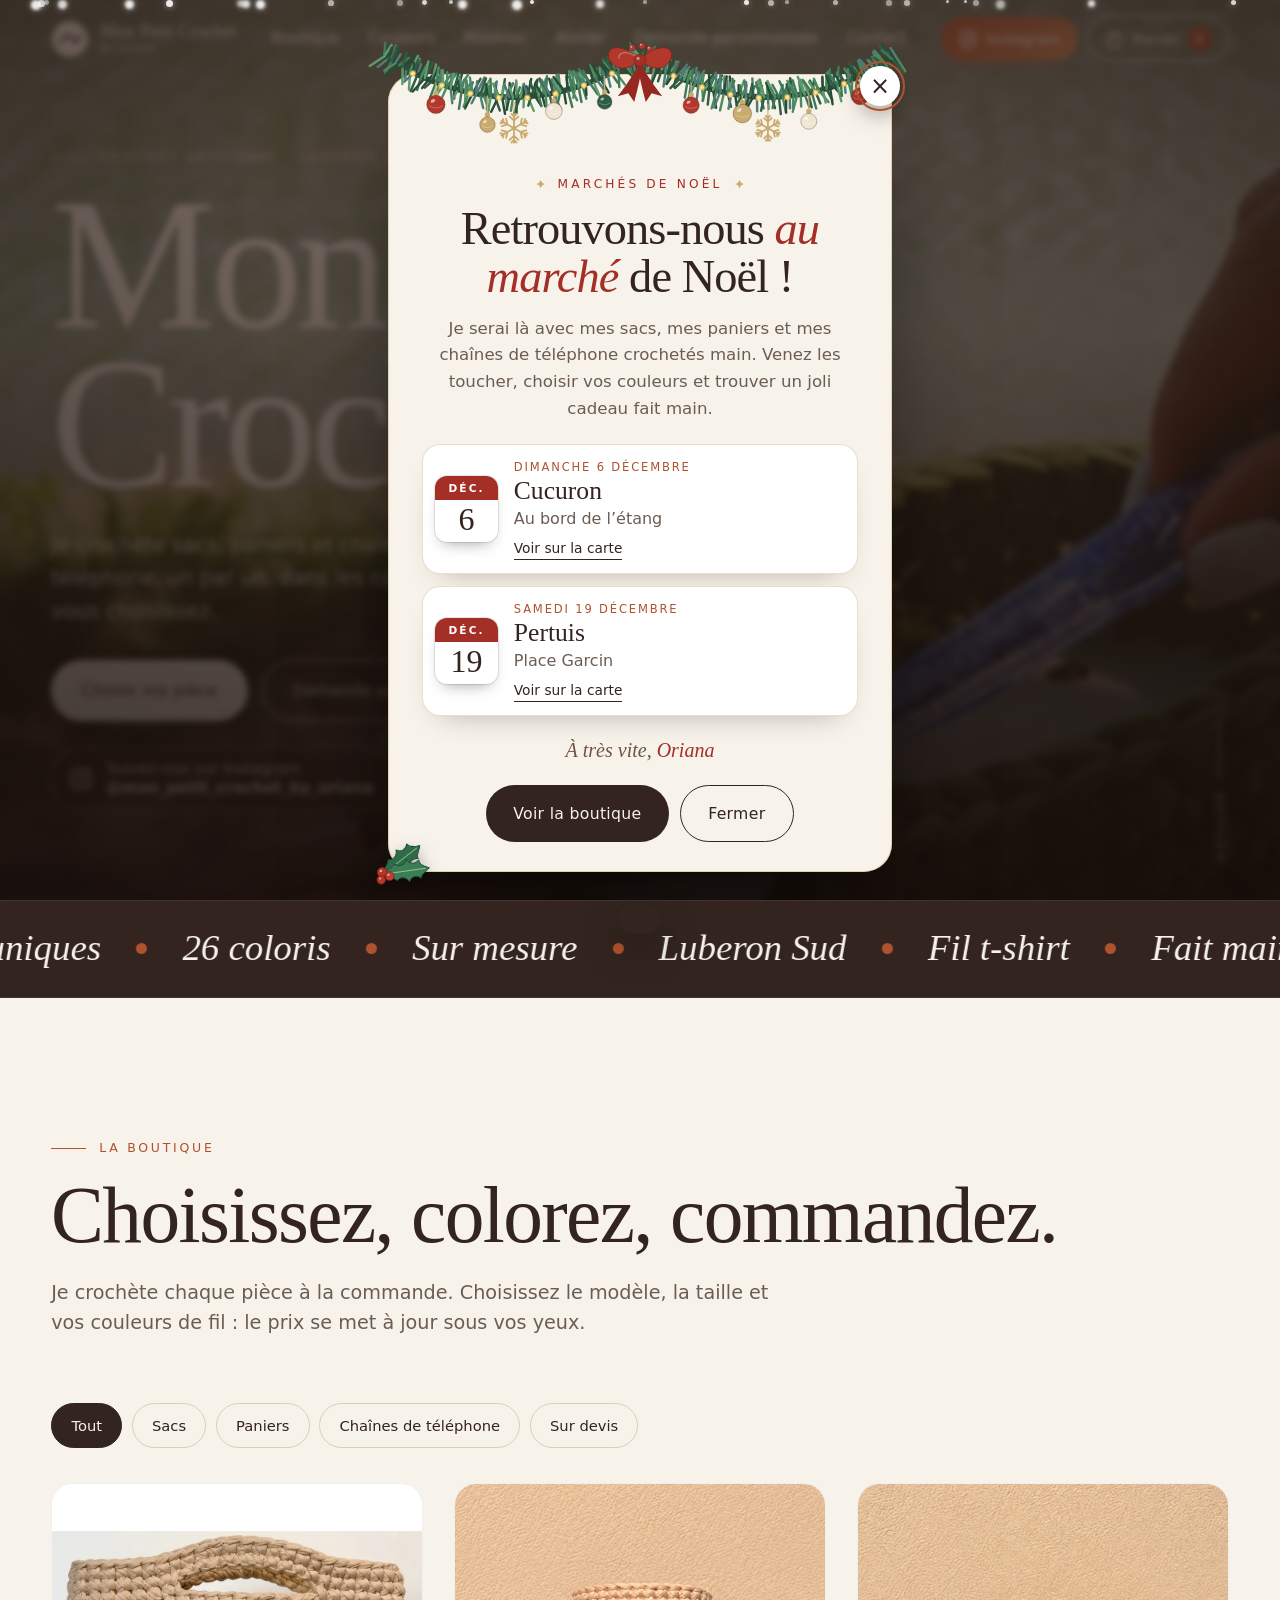
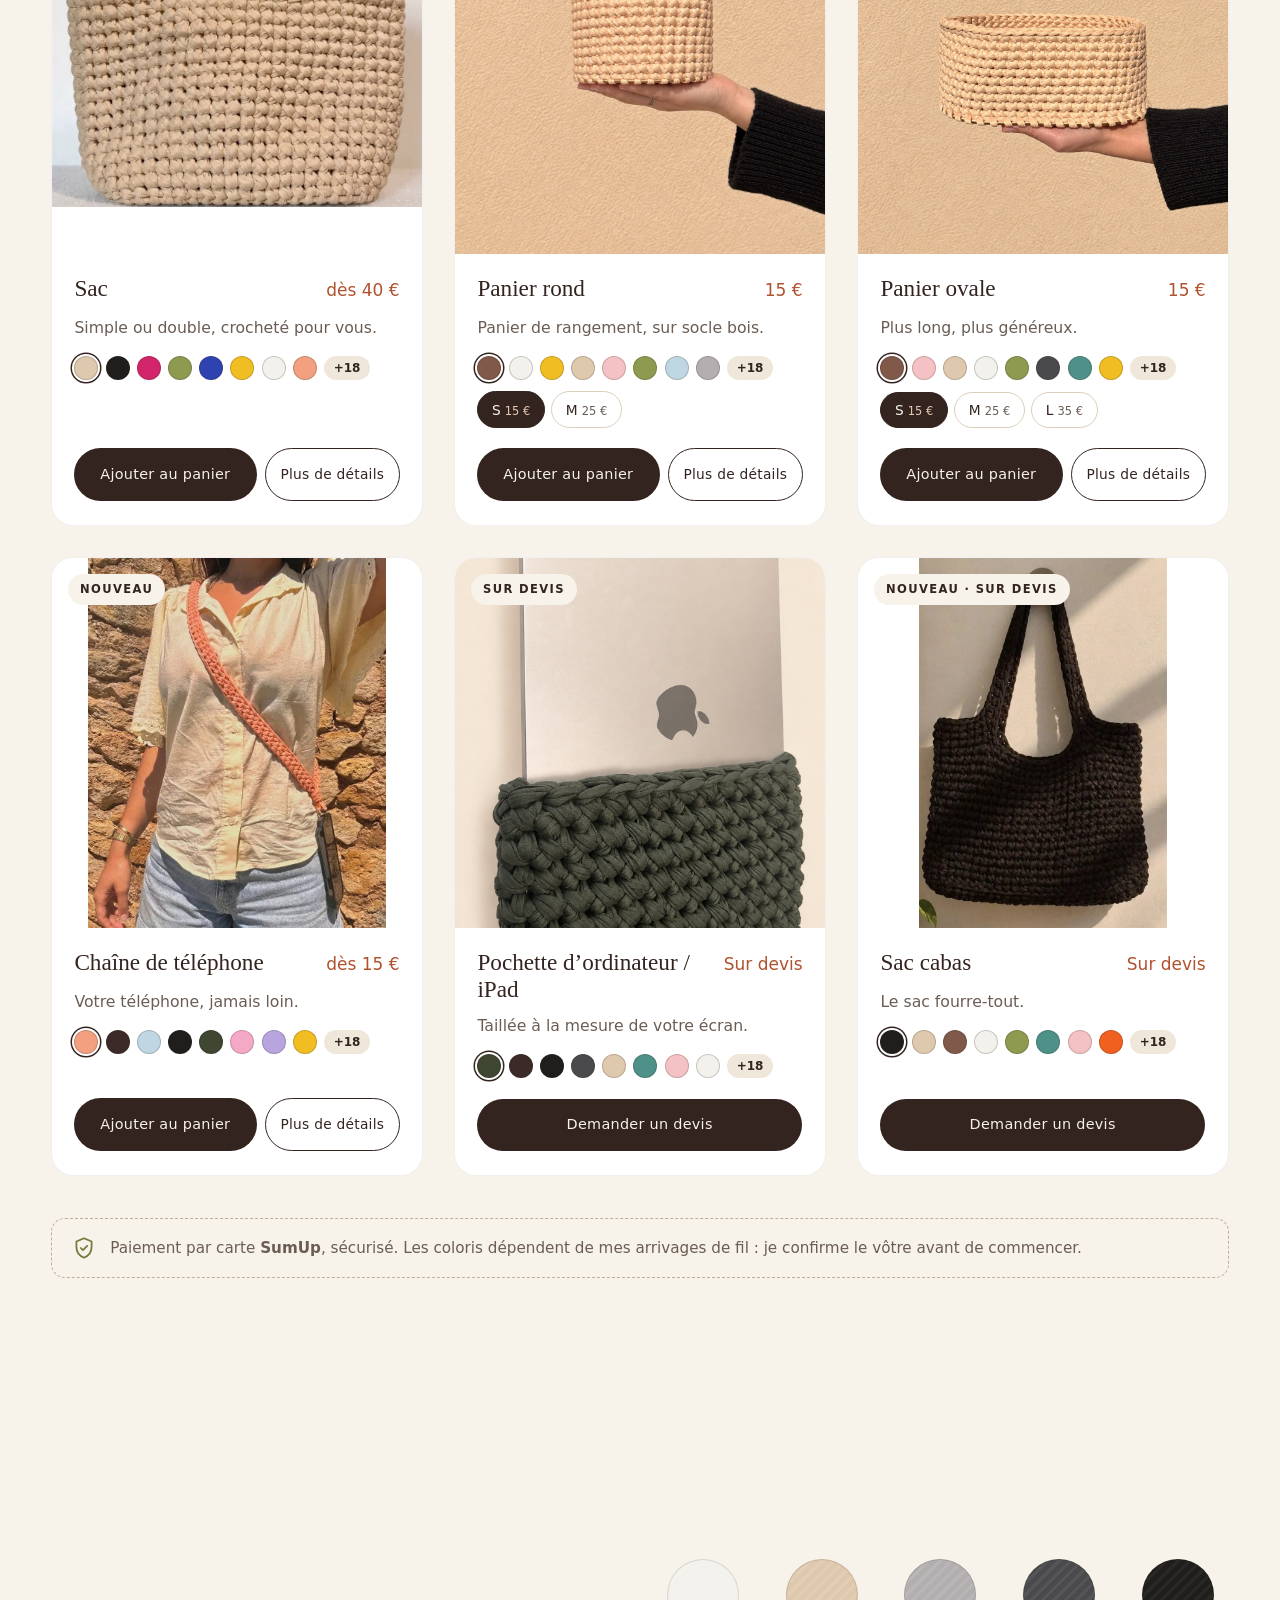
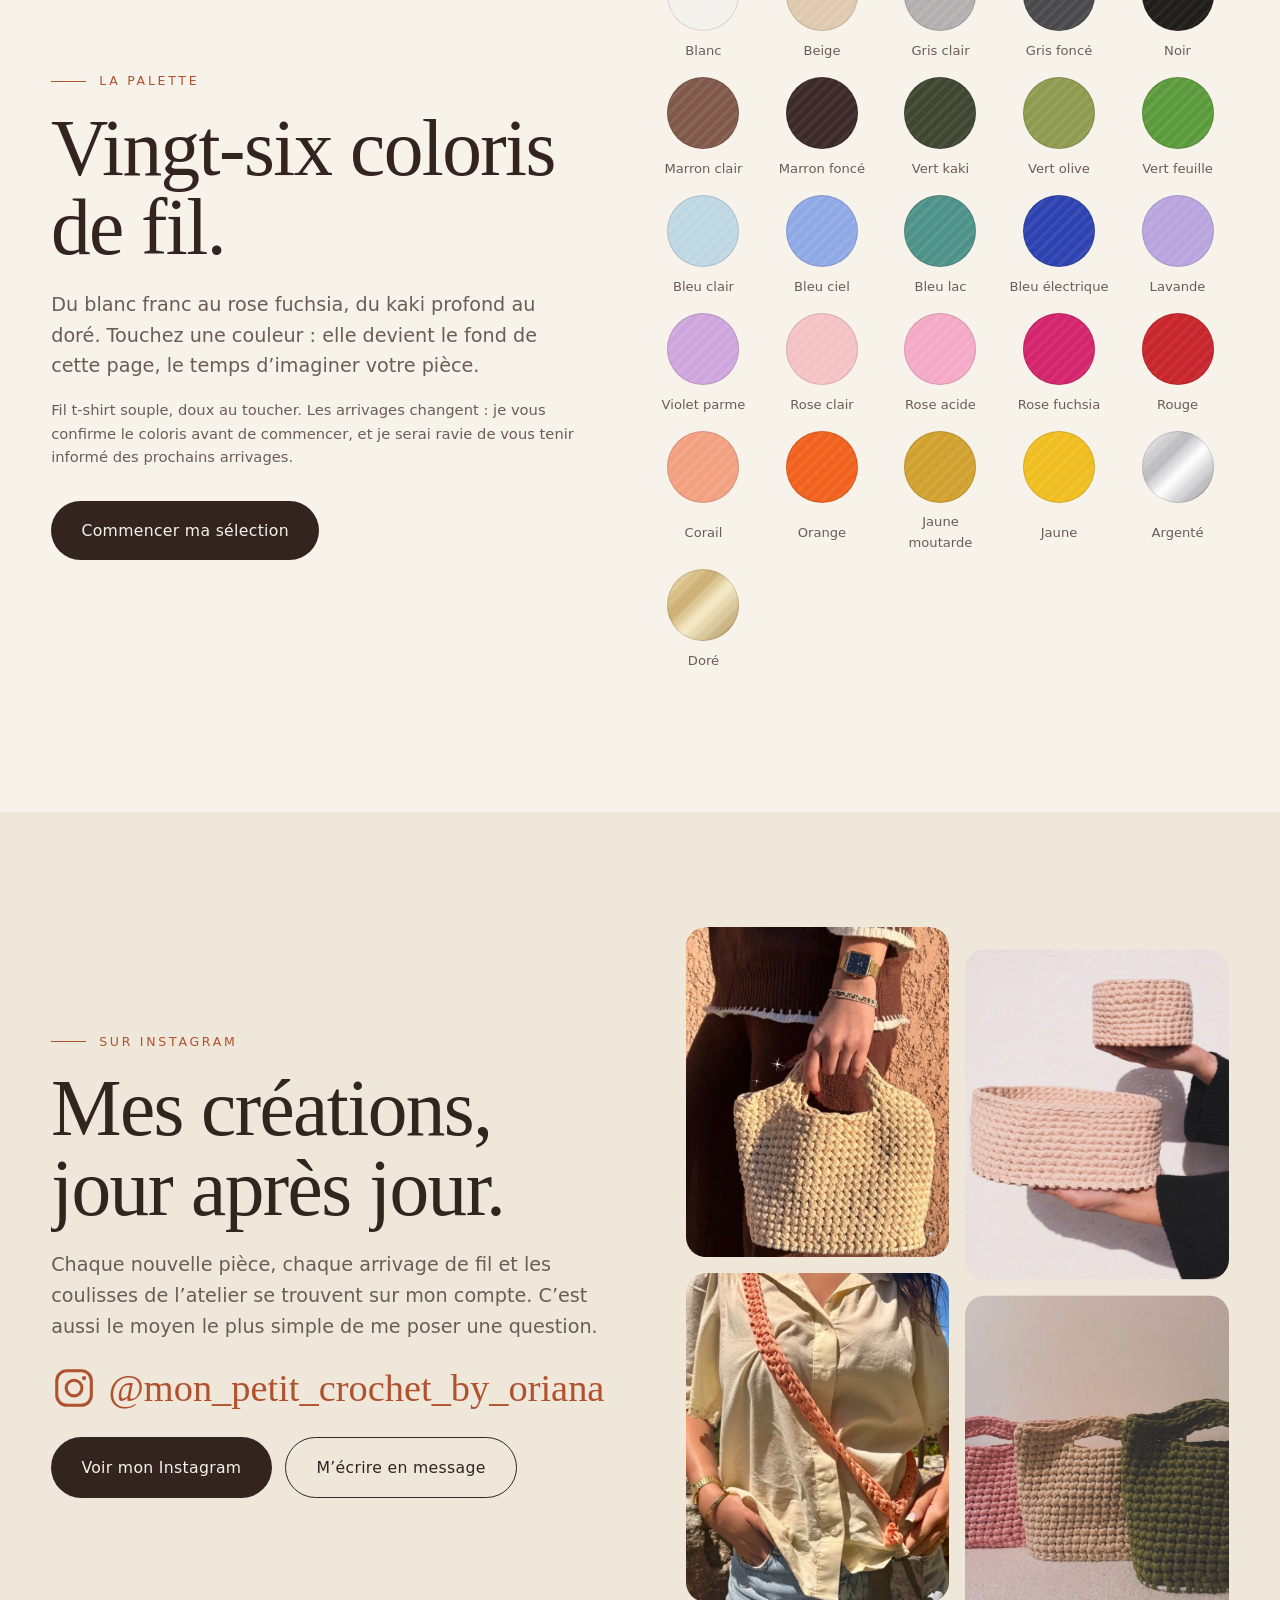
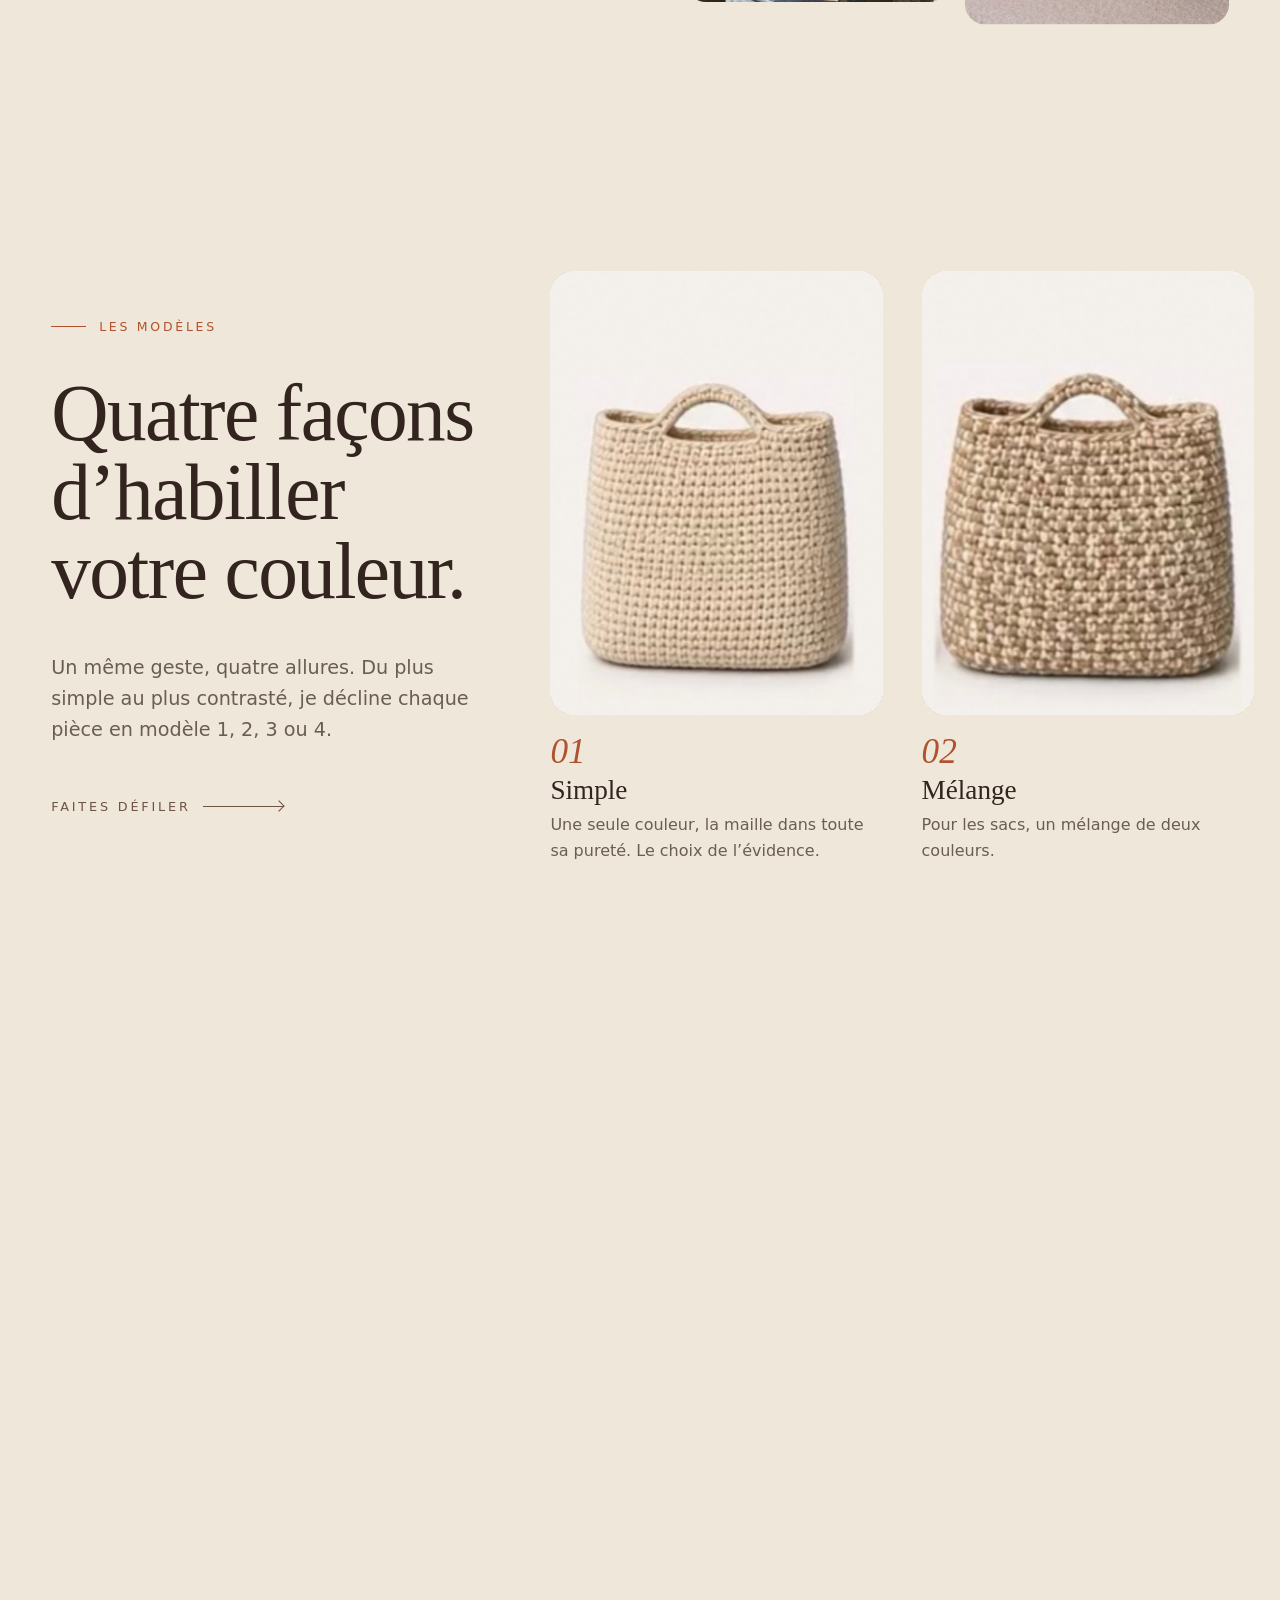
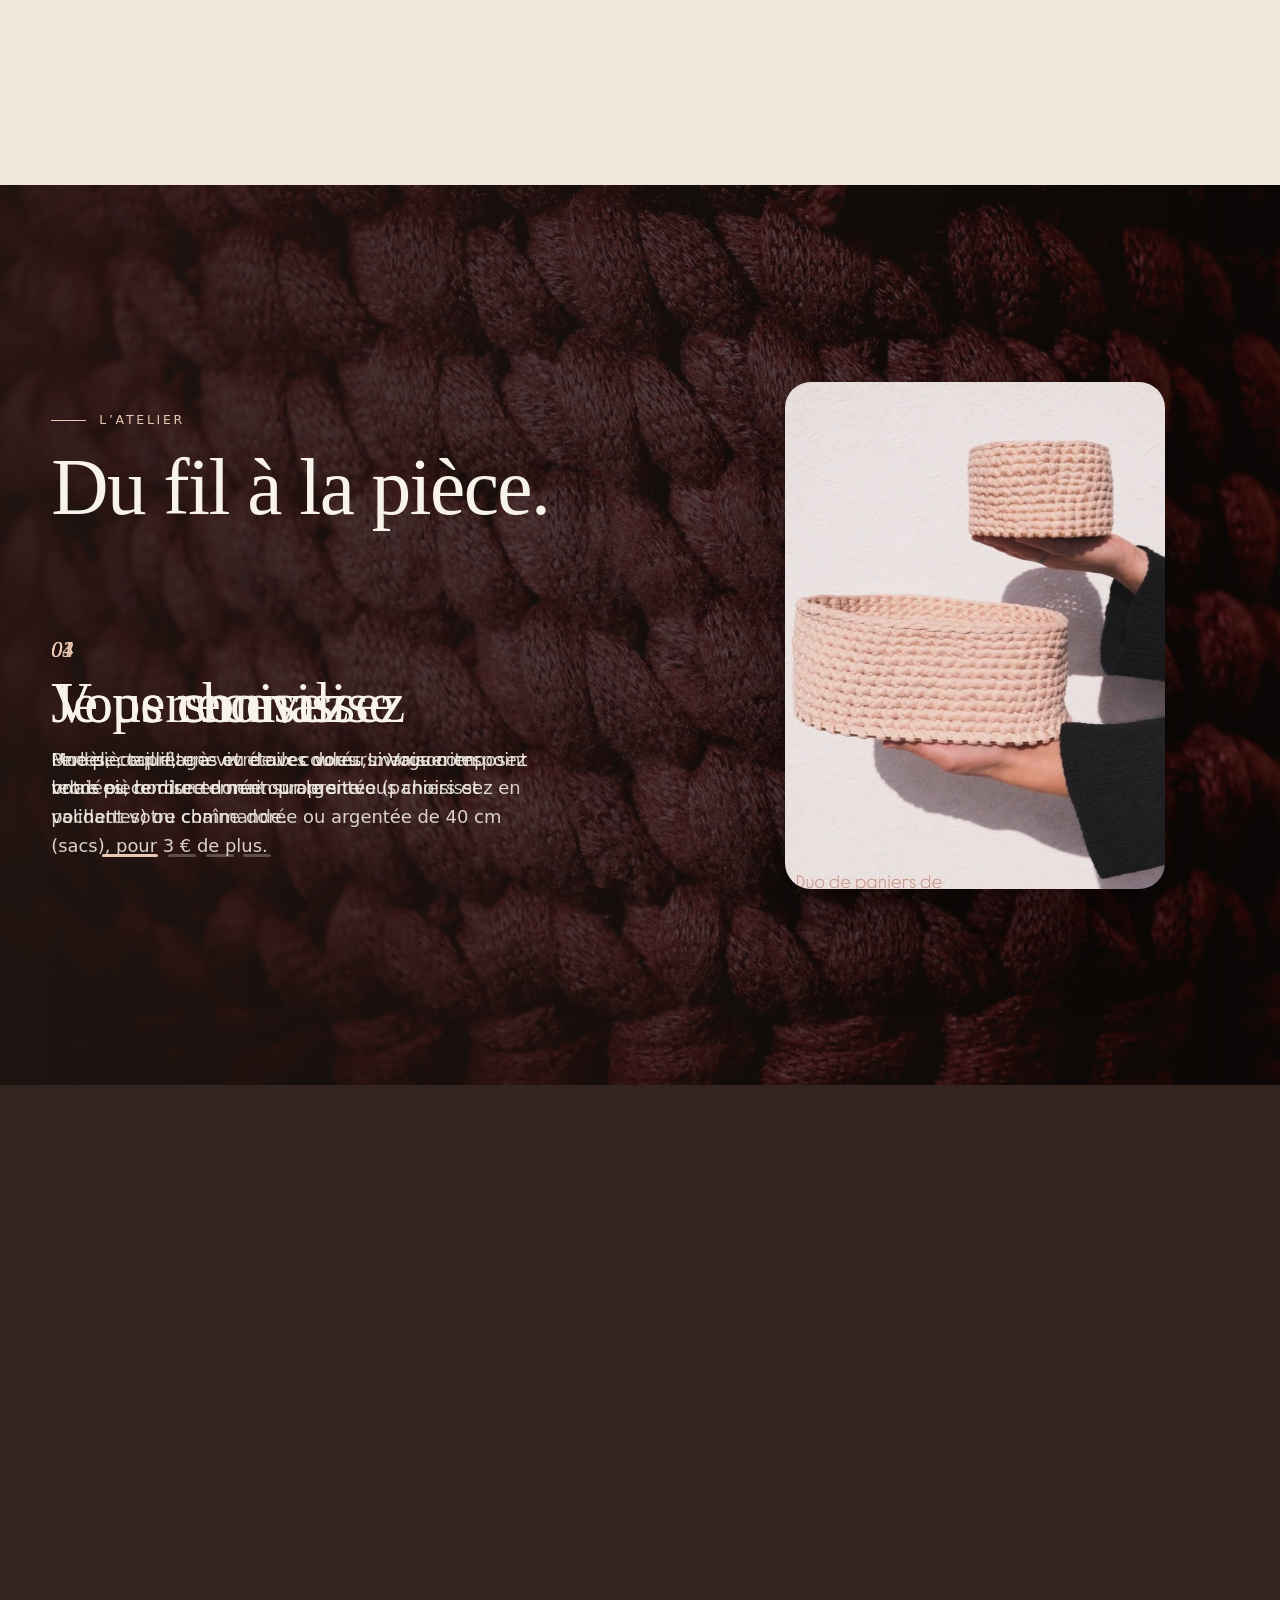
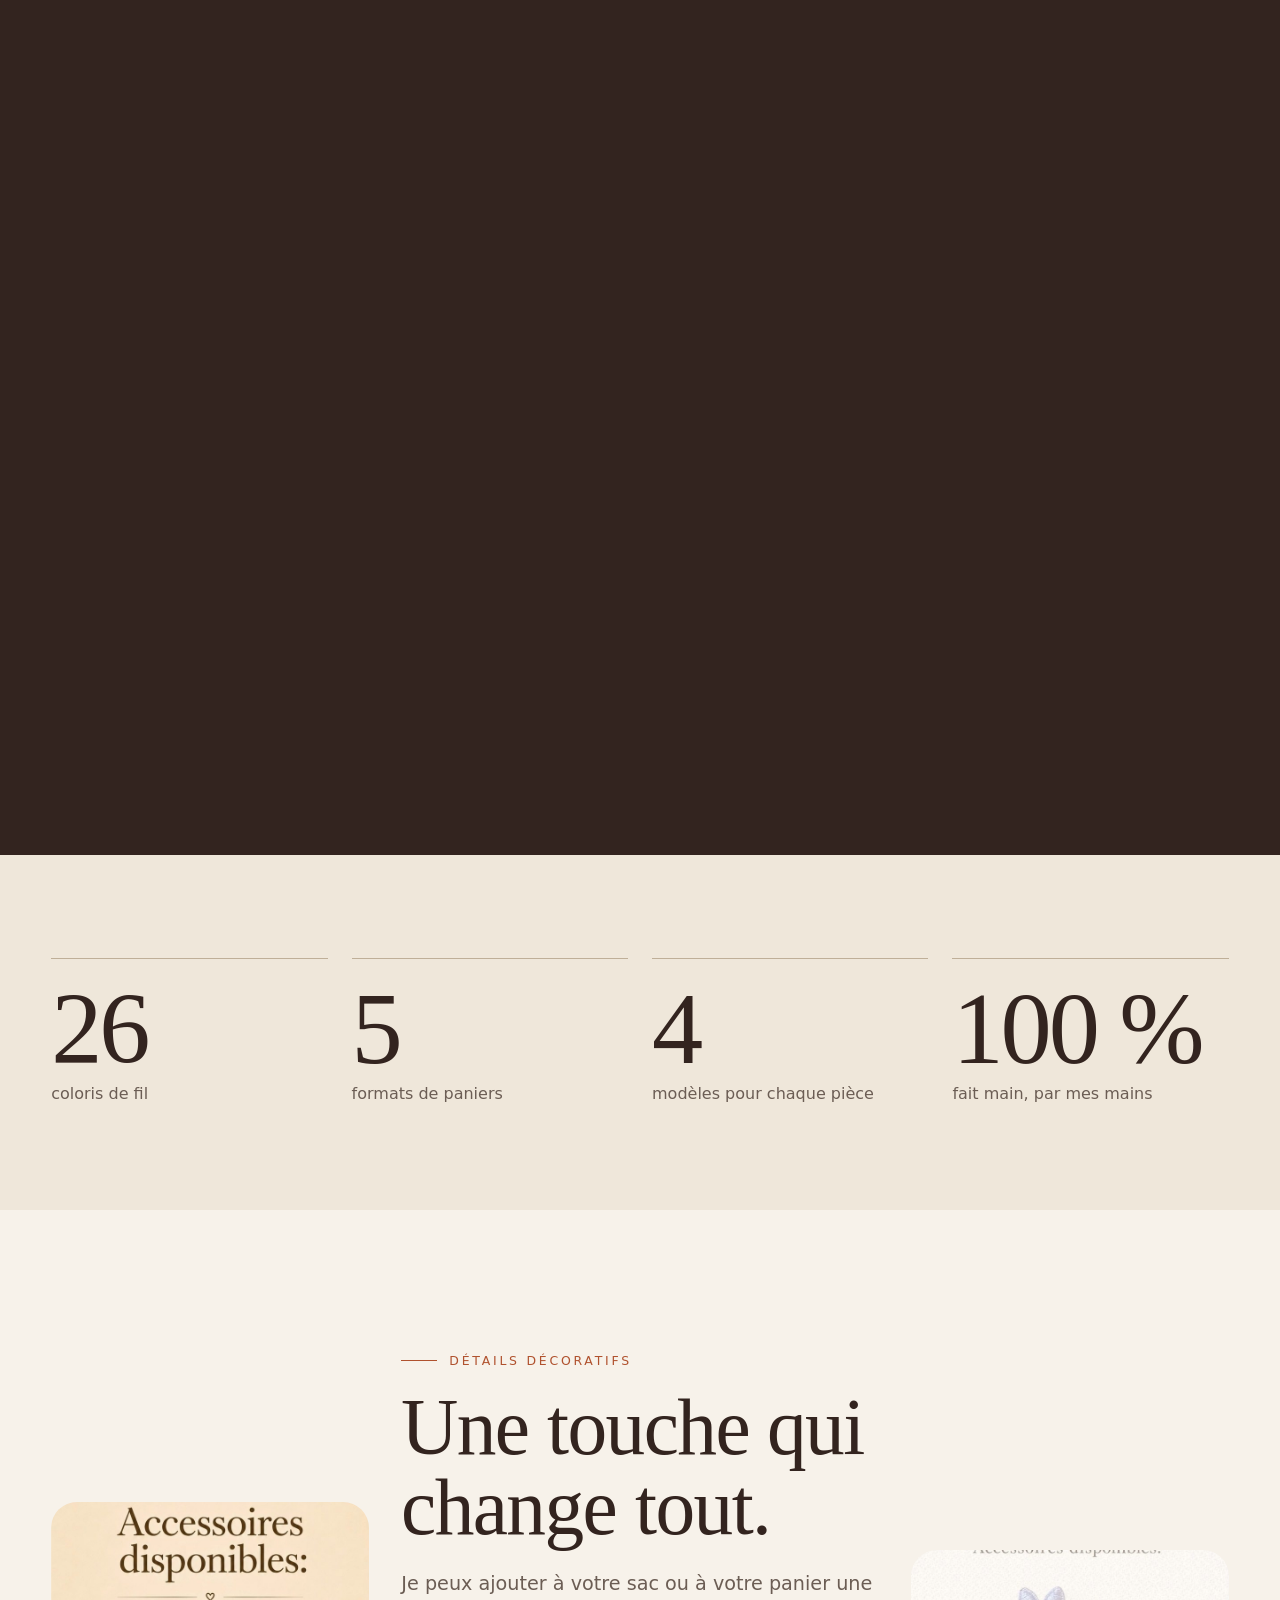
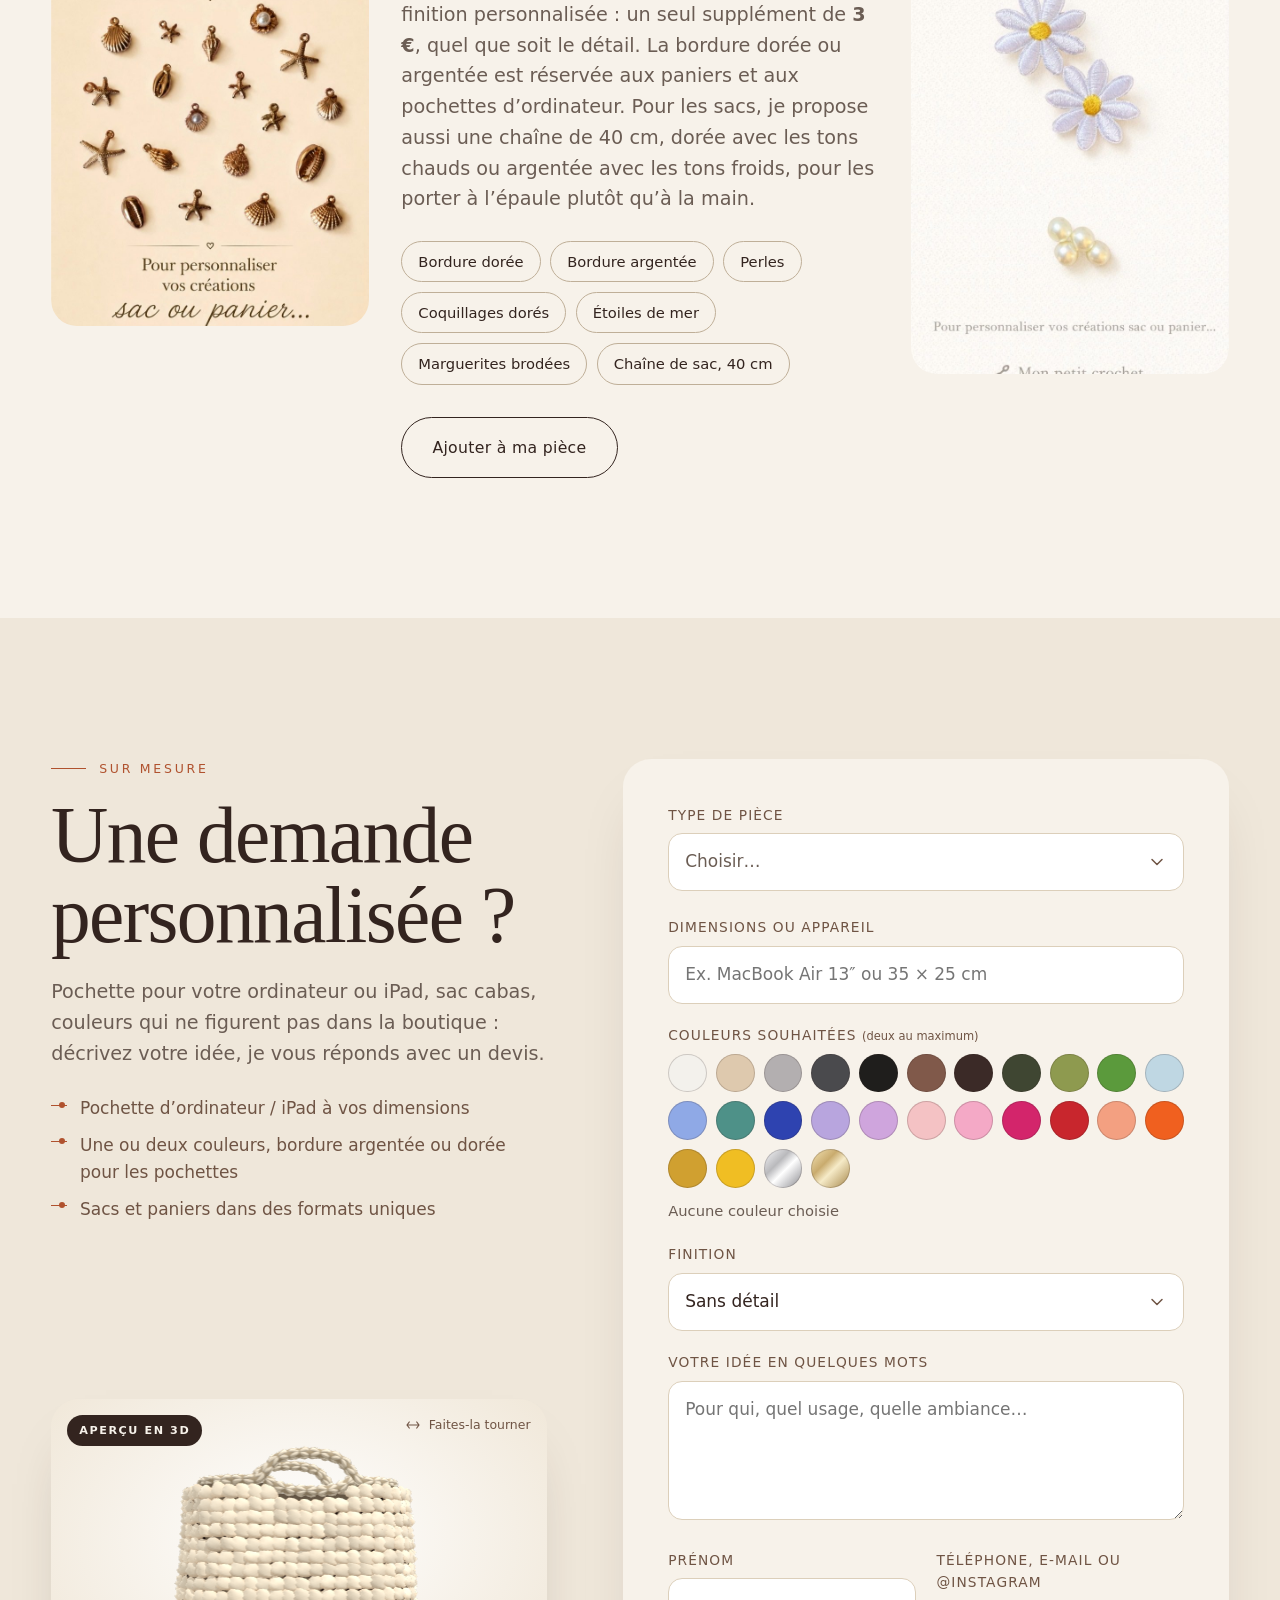
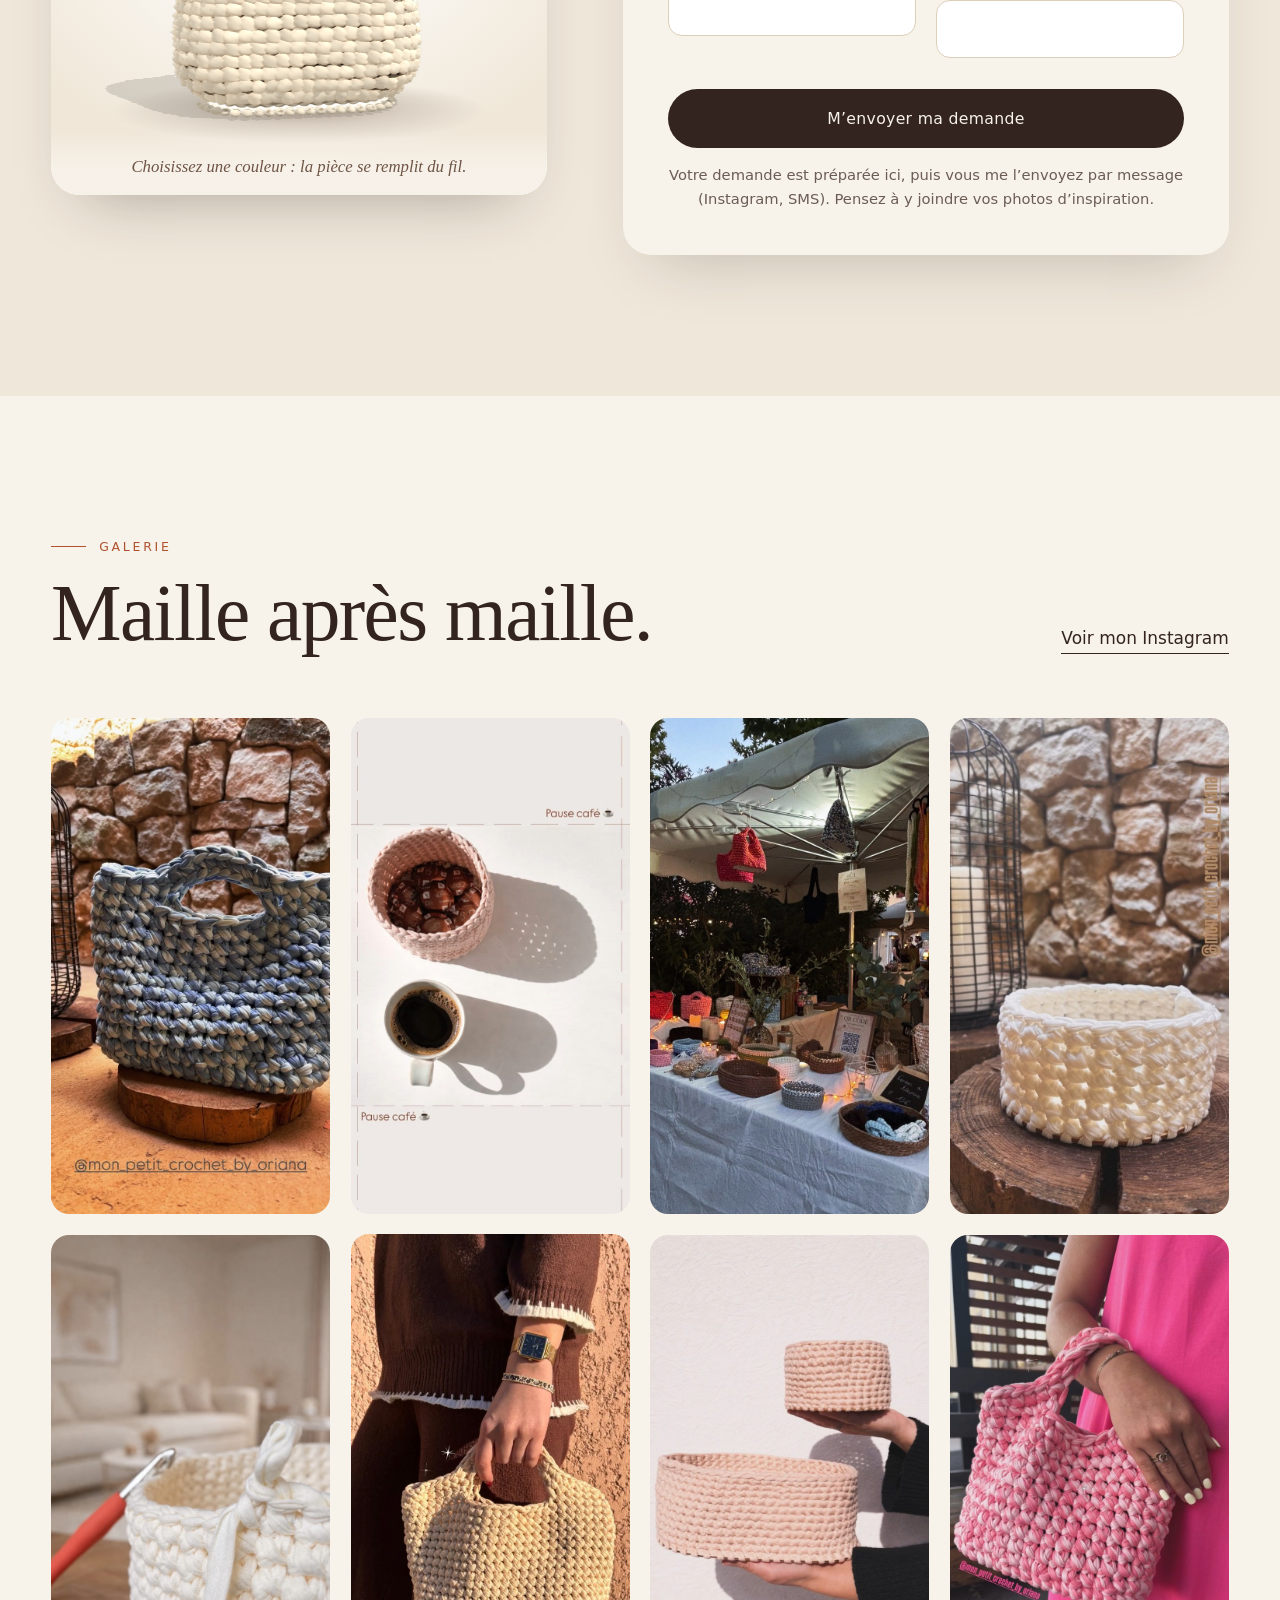
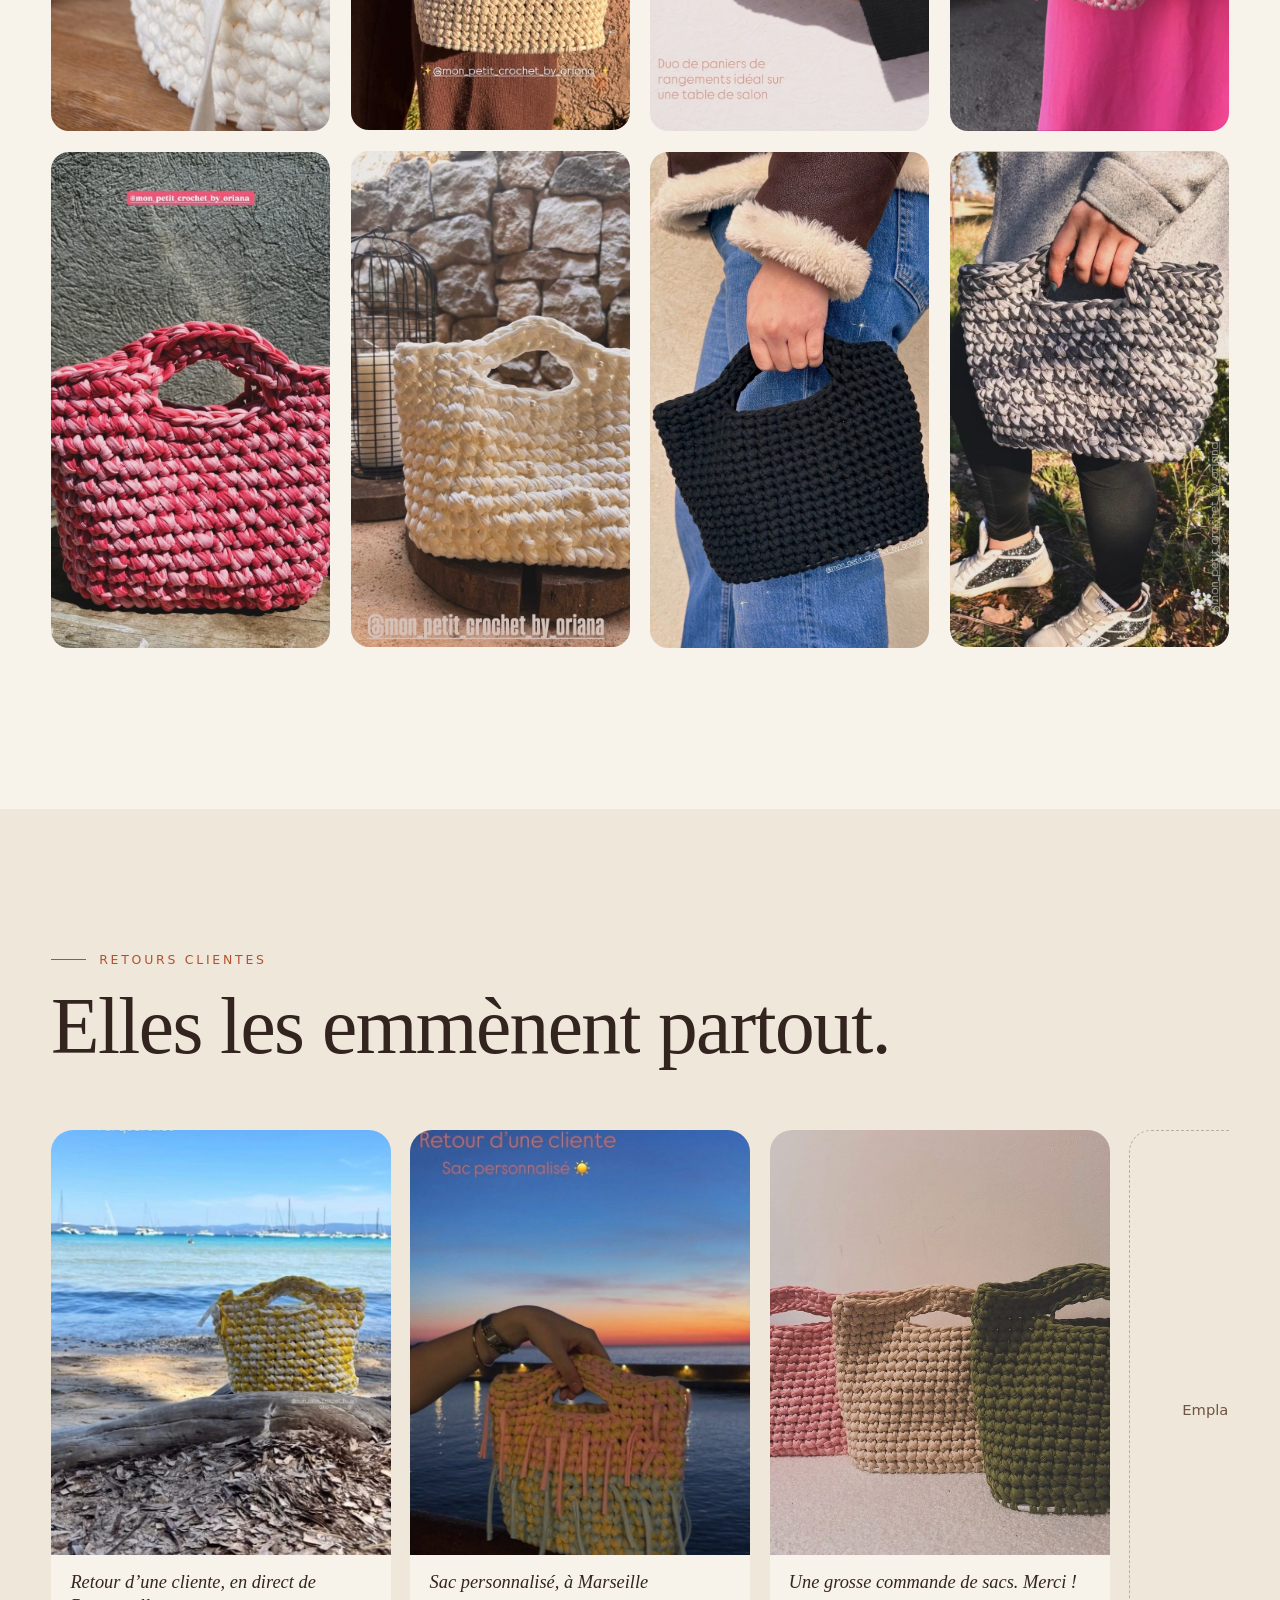
==== commit c3ae5207: "Pages : accueil, En stock, mentions légales" ====
--- a/index.html
+++ b/index.html
@@ -99,21 +99,21 @@
     <span>Mon Petit Crochet<small>by Oriana</small></span>
   </a>
   <nav class="nav" aria-label="Navigation principale">
-    <a href="#boutique">Boutique</a>
-    <a href="#couleurs">Couleurs</a>
-    <a href="#modeles">Modèles</a>
-    <a href="#atelier">Atelier</a>
-    <a href="#sur-mesure">Demande personnalisée</a>
-    <a href="#contact">Contact</a>
+    <a href="#boutique" data-t="header.a1">Boutique</a>
+    <a href="#couleurs" data-t="header.a2">Couleurs</a>
+    <a href="#modeles" data-t="header.a3">Modèles</a>
+    <a href="#atelier" data-t="header.a4">Atelier</a>
+    <a href="#sur-mesure" data-t="header.a5">Demande personnalisée</a>
+    <a href="#contact" data-t="header.a6">Contact</a>
   </nav>
   <div class="header__actions">
     <a class="insta-btn" href="https://www.instagram.com/mon_petit_crochet_by_oriana/" target="_blank" rel="noopener" aria-label="Mon Instagram : @mon_petit_crochet_by_oriana">
       <svg viewBox="0 0 24 24" aria-hidden="true"><rect x="3" y="3" width="18" height="18" rx="5.2" fill="none" stroke="currentColor" stroke-width="1.7"/><circle cx="12" cy="12" r="4.1" fill="none" stroke="currentColor" stroke-width="1.7"/><circle cx="17.2" cy="6.8" r="1.1" fill="currentColor"/></svg>
-      <span class="insta-btn__label">Instagram</span>
+      <span class="insta-btn__label" data-t="header.span1">Instagram</span>
     </a>
     <button class="cart-btn" id="cartOpen" aria-label="Ouvrir le panier" aria-haspopup="dialog">
       <svg viewBox="0 0 24 24" aria-hidden="true"><path d="M5 8h14l-1.2 11.2a2 2 0 0 1-2 1.8H8.2a2 2 0 0 1-2-1.8L5 8zM9 8V6.5a3 3 0 0 1 6 0V8" fill="none" stroke="currentColor" stroke-width="1.6" stroke-linecap="round" stroke-linejoin="round"/></svg>
-      <span class="cart-btn__label">Panier</span><span class="cart-btn__count" id="cartCount">0</span>
+      <span class="cart-btn__label" data-t="header.span2">Panier</span><span class="cart-btn__count" id="cartCount">0</span>
     </button>
     <button class="burger" id="burger" aria-label="Ouvrir le menu" aria-expanded="false" aria-controls="menu"><span></span><span></span></button>
   </div>
@@ -137,20 +137,20 @@
 <!-- ============ HERO ============ -->
 <section class="hero" id="hero" aria-label="Accueil">
   <div class="hero__bg" data-hero-bg>
-    <img class="hero__video" src="assets/img/hero-lac.jpg" alt="" width="1080" height="1922" fetchpriority="high" decoding="async">
+    <img class="hero__video" src="assets/img/hero-lac.jpg" alt="" width="1080" height="1922" fetchpriority="high" decoding="async" data-img="hero.img1">
     <div class="hero__veil"></div>
   </div>
 
   <div class="hero__content" data-hero-mid>
-    <p class="eyebrow hero__eyebrow">Crochet artisanal · Luberon Sud</p>
+    <p class="eyebrow hero__eyebrow" data-t="hero.p1">Crochet artisanal · Luberon Sud</p>
     <h1 class="hero__title" aria-label="Mon Petit Crochet by Oriana">
-      <span class="line"><span data-split="chars">Mon Petit</span></span>
-      <span class="line"><span data-split="chars">Crochet</span><em class="by">by Oriana</em></span>
+      <span class="line"><span data-split="chars" data-t="hero.span1">Mon Petit</span></span>
+      <span class="line"><span data-split="chars" data-t="hero.span2">Crochet</span><em class="by">by Oriana</em></span>
     </h1>
-    <p class="hero__lead">Je crochète sacs, paniers et chaînes de téléphone, un par un, dans les couleurs que vous choisissez.</p>
+    <p class="hero__lead" data-t="hero.p2">Je crochète sacs, paniers et chaînes de téléphone, un par un, dans les couleurs que vous choisissez.</p>
     <div class="hero__cta">
-      <a href="#boutique" class="btn btn--fill magnetic"><span>Choisir ma pièce</span></a>
-      <a href="#sur-mesure" class="btn btn--ghost magnetic"><span>Demande personnalisée</span></a>
+      <a href="#boutique" class="btn btn--fill magnetic"><span data-t="hero.span3">Choisir ma pièce</span></a>
+      <a href="#sur-mesure" class="btn btn--ghost magnetic"><span data-t="hero.span4">Demande personnalisée</span></a>
     </div>
     <a class="hero__insta" href="https://www.instagram.com/mon_petit_crochet_by_oriana/" target="_blank" rel="noopener">
       <svg viewBox="0 0 24 24" aria-hidden="true"><rect x="3" y="3" width="18" height="18" rx="5.2" fill="none" stroke="currentColor" stroke-width="1.7"/><circle cx="12" cy="12" r="4.1" fill="none" stroke="currentColor" stroke-width="1.7"/><circle cx="17.2" cy="6.8" r="1.1" fill="currentColor"/></svg>
@@ -168,13 +168,38 @@
   </div>
 </div>
 
+<!-- ============ BANDEAU « EN STOCK » : renvoie vers en-stock.html ; alimenté par l'espace pro d'Oriana (pièces en stock) ; disparaît s'il n'y a aucune pièce en stock ============ -->
+<section class="stockbanner" id="enStock" aria-labelledby="enStockTitle" hidden>
+  <div class="wrap stockbanner__in">
+    <div class="stockbanner__txt">
+      <p class="eyebrow" data-t="enstock.eyebrow">En stock</p>
+      <h2 id="enStockTitle" class="h3" data-t="enstock.titre">Besoin d’une pièce tout de suite ?</h2>
+      <p data-t="enstock.texte">Des sacs, des paniers et des chaînes de téléphone déjà crochetés, prêts à partir : j’expédie sous 24 à 48 h.</p>
+      <a class="btn btn--fill magnetic" href="en-stock.html"><span><span data-t="enstock.bouton">Voir ce qui est en stock</span><b id="enStockCount"></b></span></a>
+    </div>
+    <div class="stockbanner__thumbs" id="enStockThumbs" aria-hidden="true"></div>
+  </div>
+</section>
+
+<!-- ============ NOUVEAUTÉS (sur commande) : alimenté par l'espace pro d'Oriana (js/content.js) ; la section disparaît s'il n'y a rien à montrer. Les pièces en stock sont sur en-stock.html ============ -->
+<section class="section fresh" id="disponibles" aria-labelledby="freshTitle" hidden>
+  <div class="wrap">
+    <header class="section__head">
+      <p class="eyebrow" data-reveal data-t="disponibles.eyebrow">Nouveau</p>
+      <h2 id="freshTitle" class="h2" data-split="words" data-t="disponibles.titre">Mes nouveautés.</h2>
+      <p class="lead" data-reveal data-t="disponibles.intro">Mes dernières créations. Je les crochète à la commande, dans le coloris de votre choix.</p>
+    </header>
+    <div class="grid" id="artGrid"></div>
+  </div>
+</section>
+
 <!-- ============ BOUTIQUE ============ -->
 <section class="section shop" id="boutique" aria-labelledby="shopTitle">
   <div class="wrap">
     <header class="section__head">
-      <p class="eyebrow" data-reveal>La boutique</p>
-      <h2 id="shopTitle" class="h2" data-split="words">Choisissez, colorez, commandez.</h2>
-      <p class="lead" data-reveal>Je crochète chaque pièce à la commande. Choisissez le modèle, la taille et vos couleurs de fil : le prix se met à jour sous vos yeux.</p>
+      <p class="eyebrow" data-reveal data-t="boutique.p1">La boutique</p>
+      <h2 id="shopTitle" class="h2" data-split="words" data-t="boutique.h21">Choisissez, colorez, commandez.</h2>
+      <p class="lead" data-reveal data-t="boutique.p2">Je crochète chaque pièce à la commande. Choisissez le modèle, la taille et vos couleurs de fil : le prix se met à jour sous vos yeux.</p>
     </header>
 
     <div class="filters" role="group" aria-label="Filtrer les pièces" id="filters" data-reveal></div>
@@ -182,7 +207,7 @@
 
     <p class="shop__note" data-reveal>
       <svg viewBox="0 0 24 24" aria-hidden="true"><path d="M12 3l7 3v5c0 4.4-3 8.2-7 10-4-1.8-7-5.6-7-10V6l7-3z" fill="none" stroke="currentColor" stroke-width="1.6" stroke-linejoin="round"/><path d="M9 12l2 2 4-4" fill="none" stroke="currentColor" stroke-width="1.6" stroke-linecap="round" stroke-linejoin="round"/></svg>
-      <span>Paiement par carte <strong>SumUp</strong>, sécurisé. Les coloris dépendent de mes arrivages de fil : je confirme le vôtre avant de commencer.</span>
+      <span data-t="boutique.span1">Paiement par carte <strong>SumUp</strong>, sécurisé. Les coloris dépendent de mes arrivages de fil : je confirme le vôtre avant de commencer.</span>
     </p>
   </div>
 </section>
@@ -191,11 +216,11 @@
 <section class="section colors" id="couleurs" aria-labelledby="colorsTitle">
   <div class="wrap colors__grid">
     <div class="colors__txt">
-      <p class="eyebrow" data-reveal>La palette</p>
-      <h2 id="colorsTitle" class="h2" data-split="words">Vingt-six coloris de fil.</h2>
-      <p class="lead" data-reveal>Du blanc franc au rose fuchsia, du kaki profond au doré. Touchez une couleur : elle devient le fond de cette page, le temps d’imaginer votre pièce.</p>
-      <p class="small" data-reveal>Fil t-shirt souple, doux au toucher. Les arrivages changent : je vous confirme le coloris avant de commencer, et je serai ravie de vous tenir informé des prochains arrivages.</p>
-      <a href="#boutique" class="btn btn--fill magnetic" data-reveal><span>Commencer ma sélection</span></a>
+      <p class="eyebrow" data-reveal data-t="couleurs.p1">La palette</p>
+      <h2 id="colorsTitle" class="h2" data-split="words" data-t="couleurs.h21">Vingt-six coloris de fil.</h2>
+      <p class="lead" data-reveal data-t="couleurs.p2">Du blanc franc au rose fuchsia, du kaki profond au doré. Touchez une couleur : elle devient le fond de cette page, le temps d’imaginer votre pièce.</p>
+      <p class="small" data-reveal data-t="couleurs.p3">Fil t-shirt souple, doux au toucher. Les arrivages changent : je vous confirme le coloris avant de commencer, et je serai ravie de vous tenir informé des prochains arrivages.</p>
+      <a href="#boutique" class="btn btn--fill magnetic" data-reveal><span data-t="couleurs.span1">Commencer ma sélection</span></a>
     </div>
     <div class="colors__wall" id="colorWall" role="list" aria-label="Palette des coloris"></div>
   </div>
@@ -205,23 +230,23 @@
 <section class="insta" id="instagram" aria-labelledby="instaTitle">
   <div class="wrap insta__grid">
     <div class="insta__txt">
-      <p class="eyebrow" data-reveal>Sur Instagram</p>
-      <h2 id="instaTitle" class="h2" data-split="words">Mes créations, jour après jour.</h2>
-      <p class="lead" data-reveal>Chaque nouvelle pièce, chaque arrivage de fil et les coulisses de l’atelier se trouvent sur mon compte. C’est aussi le moyen le plus simple de me poser une question.</p>
+      <p class="eyebrow" data-reveal data-t="instagram.p1">Sur Instagram</p>
+      <h2 id="instaTitle" class="h2" data-split="words" data-t="instagram.h21">Mes créations, jour après jour.</h2>
+      <p class="lead" data-reveal data-t="instagram.p2">Chaque nouvelle pièce, chaque arrivage de fil et les coulisses de l’atelier se trouvent sur mon compte. C’est aussi le moyen le plus simple de me poser une question.</p>
       <a class="insta__handle" href="https://www.instagram.com/mon_petit_crochet_by_oriana/" target="_blank" rel="noopener" data-reveal>
         <svg viewBox="0 0 24 24" aria-hidden="true"><rect x="3" y="3" width="18" height="18" rx="5.2" fill="none" stroke="currentColor" stroke-width="1.6"/><circle cx="12" cy="12" r="4.1" fill="none" stroke="currentColor" stroke-width="1.6"/><circle cx="17.2" cy="6.8" r="1.1" fill="currentColor"/></svg>
         <span>@mon_petit_crochet_by_oriana</span>
       </a>
       <div class="insta__cta" data-reveal>
-        <a class="btn btn--fill magnetic" href="https://www.instagram.com/mon_petit_crochet_by_oriana/" target="_blank" rel="noopener"><span>Voir mon Instagram</span></a>
-        <a class="btn btn--ghost magnetic" href="https://ig.me/m/mon_petit_crochet_by_oriana" target="_blank" rel="noopener"><span>M’écrire en message</span></a>
+        <a class="btn btn--fill magnetic" href="https://www.instagram.com/mon_petit_crochet_by_oriana/" target="_blank" rel="noopener"><span data-t="instagram.span1">Voir mon Instagram</span></a>
+        <a class="btn btn--ghost magnetic" href="https://ig.me/m/mon_petit_crochet_by_oriana" target="_blank" rel="noopener"><span data-t="instagram.span2">M’écrire en message</span></a>
       </div>
     </div>
     <ul class="insta__tiles" aria-label="Quelques photos de mon Instagram">
-      <li><a href="https://www.instagram.com/mon_petit_crochet_by_oriana/" target="_blank" rel="noopener" tabindex="-1"><img src="assets/img/sac-beige-main.jpg" alt="Sac beige au crochet" loading="lazy" width="720" height="900"></a></li>
-      <li><a href="https://www.instagram.com/mon_petit_crochet_by_oriana/" target="_blank" rel="noopener" tabindex="-1"><img src="assets/img/paniers-duo-rose.jpg" alt="Duo de paniers au crochet" loading="lazy" width="720" height="900"></a></li>
-      <li><a href="https://www.instagram.com/mon_petit_crochet_by_oriana/" target="_blank" rel="noopener" tabindex="-1"><img src="assets/img/cordon-corail.jpg" alt="Chaîne de téléphone corail" loading="lazy" width="720" height="900"></a></li>
-      <li><a href="https://www.instagram.com/mon_petit_crochet_by_oriana/" target="_blank" rel="noopener" tabindex="-1"><img src="assets/img/trio-sacs.jpg" alt="Trio de sacs au crochet" loading="lazy" width="720" height="900"></a></li>
+      <li><a href="https://www.instagram.com/mon_petit_crochet_by_oriana/" target="_blank" rel="noopener" tabindex="-1"><img src="assets/img/sac-beige-main.jpg" alt="Sac beige au crochet" loading="lazy" width="720" height="900" data-img="instagram.img1"></a></li>
+      <li><a href="https://www.instagram.com/mon_petit_crochet_by_oriana/" target="_blank" rel="noopener" tabindex="-1"><img src="assets/img/paniers-duo-rose.jpg" alt="Duo de paniers au crochet" loading="lazy" width="720" height="900" data-img="instagram.img2"></a></li>
+      <li><a href="https://www.instagram.com/mon_petit_crochet_by_oriana/" target="_blank" rel="noopener" tabindex="-1"><img src="assets/img/cordon-corail.jpg" alt="Chaîne de téléphone corail" loading="lazy" width="720" height="900" data-img="instagram.img3"></a></li>
+      <li><a href="https://www.instagram.com/mon_petit_crochet_by_oriana/" target="_blank" rel="noopener" tabindex="-1"><img src="assets/img/trio-sacs.jpg" alt="Trio de sacs au crochet" loading="lazy" width="720" height="900" data-img="instagram.img4"></a></li>
     </ul>
   </div>
 </section>
@@ -231,26 +256,26 @@
   <div class="models__pin" data-hscroll>
     <div class="models__track">
       <article class="mpanel mpanel--intro">
-        <p class="eyebrow">Les modèles</p>
-        <h2 id="modelsTitle" class="h2">Quatre façons d’habiller votre couleur.</h2>
-        <p class="lead">Un même geste, quatre allures. Du plus simple au plus contrasté, je décline chaque pièce en modèle 1, 2, 3 ou 4.</p>
+        <p class="eyebrow" data-t="modeles.p1">Les modèles</p>
+        <h2 id="modelsTitle" class="h2" data-t="modeles.h21">Quatre façons d’habiller votre couleur.</h2>
+        <p class="lead" data-t="modeles.p2">Un même geste, quatre allures. Du plus simple au plus contrasté, je décline chaque pièce en modèle 1, 2, 3 ou 4.</p>
         <p class="models__hint" aria-hidden="true">Faites défiler <span></span></p>
       </article>
       <article class="mpanel">
-        <figure class="mpanel__img"><img data-parallax src="assets/img/sac-beige.jpg" alt="Sac beige au crochet, modèle simple" loading="lazy" width="720" height="1280"></figure>
-        <div class="mpanel__txt"><span class="mpanel__n">01</span><h3>Simple</h3><p>Une seule couleur, la maille dans toute sa pureté. Le choix de l’évidence.</p></div>
+        <figure class="mpanel__img"><img data-parallax src="assets/img/modele-sac-1-simple.jpg" alt="Sac au crochet beige, modèle simple d’une seule couleur" loading="lazy" width="900" height="1200" data-img="modeles.img1"></figure>
+        <div class="mpanel__txt"><span class="mpanel__n">01</span><h3 data-t="modeles.h31">Simple</h3><p data-t="modeles.p3">Une seule couleur, la maille dans toute sa pureté. Le choix de l’évidence.</p></div>
       </article>
       <article class="mpanel">
-        <figure class="mpanel__img"><img data-parallax src="assets/img/sac-gris-main.jpg" alt="Sac au crochet mélange de gris et de noir" loading="lazy" width="720" height="1280"></figure>
-        <div class="mpanel__txt"><span class="mpanel__n">02</span><h3>Mélange ou bordure</h3><p>Pour les sacs, un mélange de deux couleurs. Pour les paniers et les pochettes d’ordinateur, une bordure dorée ou argentée.</p></div>
+        <figure class="mpanel__img"><img data-parallax src="assets/img/modele-sac-2-melange.jpg" alt="Sac au crochet en mélange de deux couleurs, beige et taupe" loading="lazy" width="900" height="1200" data-img="modeles.img2"></figure>
+        <div class="mpanel__txt"><span class="mpanel__n">02</span><h3 data-t="modeles.h32">Mélange</h3><p data-t="modeles.p4">Pour les sacs, un mélange de deux couleurs.</p></div>
       </article>
       <article class="mpanel">
-        <figure class="mpanel__img"><img data-parallax src="assets/img/sac-bleu-blanc.jpg" alt="Sac au crochet bleu et blanc mélangés sur une rondelle de bois" loading="lazy" width="720" height="1280"></figure>
-        <div class="mpanel__txt"><span class="mpanel__n">03</span><h3>Bicolore ou asymétrique</h3><p>Double fil pour les paniers, trois quarts / un quart pour les sacs : deux couleurs qui se répondent.</p></div>
+        <figure class="mpanel__img"><img data-parallax src="assets/img/modele-sac-3-asymetrique.jpg" alt="Sac au crochet asymétrique : trois quarts beige, un quart taupe" loading="lazy" width="900" height="1200" data-img="modeles.img3"></figure>
+        <div class="mpanel__txt"><span class="mpanel__n">03</span><h3 data-t="modeles.h33">Asymétrique</h3><p data-t="modeles.p5">Double fil pour les paniers, trois quarts / un quart pour les sacs : deux couleurs qui se répondent.</p></div>
       </article>
       <article class="mpanel">
-        <figure class="mpanel__img"><img data-parallax src="assets/img/sac-rouge.jpg" alt="Sac au crochet rose et rouge" loading="lazy" width="720" height="1280"></figure>
-        <div class="mpanel__txt"><span class="mpanel__n">04</span><h3>Haut / bas ou anse</h3><p>Panier asymétrique haut / bas, ou sac avec l’anse d’une couleur et le reste d’une autre. Le plus graphique.</p></div>
+        <figure class="mpanel__img"><img data-parallax src="assets/img/modele-sac-4-anse-coloree.jpg" alt="Sac au crochet beige, avec l’anse et le haut taupe" loading="lazy" width="900" height="1200" data-img="modeles.img4"></figure>
+        <div class="mpanel__txt"><span class="mpanel__n">04</span><h3 data-t="modeles.h34">Anse colorée</h3><p data-t="modeles.p6">Sac avec l’anse d’une couleur, et le reste d’une autre couleur.</p></div>
       </article>
     </div>
   </div>
@@ -259,24 +284,24 @@
 <!-- ============ ATELIER (section pinnée) ============ -->
 <section class="atelier" id="atelier" aria-labelledby="atelierTitle">
   <div class="atelier__pin" data-pin>
-    <img class="atelier__video" src="assets/img/modeles-fiche.jpg" alt="" loading="lazy" width="720" height="1280">
+    <img class="atelier__video" src="assets/img/atelier-fond.jpg" alt="" loading="lazy" width="1920" height="1280" data-img="atelier.img1">
     <div class="atelier__veil"></div>
     <div class="atelier__stage wrap">
       <div class="atelier__head">
-        <p class="eyebrow eyebrow--light">L’atelier</p>
-        <h2 id="atelierTitle" class="h2 h2--light">Du fil à la pièce.</h2>
+        <p class="eyebrow eyebrow--light" data-t="atelier.p1">L’atelier</p>
+        <h2 id="atelierTitle" class="h2 h2--light" data-t="atelier.h21">Du fil à la pièce.</h2>
       </div>
       <ol class="steps">
-        <li class="step is-active" data-step="0"><span class="step__n">01</span><h3>Vous choisissez</h3><p>Modèle, taille, une ou deux couleurs. Vous composez votre pièce directement sur le site.</p></li>
-        <li class="step" data-step="1"><span class="step__n">02</span><h3>Je crochète</h3><p>Maille après maille, avec un fil t-shirt doux, au pied du Luberon. Chaque pièce est unique, jamais deux fois la même.</p></li>
-        <li class="step" data-step="2"><span class="step__n">03</span><h3>Je personnalise</h3><p>Perles, coquillages et étoiles dorés, marguerites brodées, ou bordure dorée ou argentée (paniers et pochettes), pour 3 € de plus.</p></li>
-        <li class="step" data-step="3"><span class="step__n">04</span><h3>Vous recevez</h3><p>Une pièce prête à vivre avec vous. Livraison en point relais ou remise en main propre : vous choisissez en validant votre commande.</p></li>
+        <li class="step is-active" data-step="0"><span class="step__n">01</span><h3 data-t="atelier.h31">Vous choisissez</h3><p data-t="atelier.p2">Modèle, taille, une ou deux couleurs. Vous composez votre pièce directement sur le site.</p></li>
+        <li class="step" data-step="1"><span class="step__n">02</span><h3 data-t="atelier.h32">Je crochète</h3><p data-t="atelier.p3">Maille après maille, avec un fil t-shirt doux, au pied du Luberon. Chaque pièce est unique, jamais deux fois la même.</p></li>
+        <li class="step" data-step="2"><span class="step__n">03</span><h3 data-t="atelier.h33">Je personnalise</h3><p data-t="atelier.p4">Perles, coquillages et étoiles dorés, marguerites brodées, bordure dorée ou argentée (paniers et pochettes) ou chaîne dorée ou argentée de 40 cm (sacs), pour 3 € de plus.</p></li>
+        <li class="step" data-step="3"><span class="step__n">04</span><h3 data-t="atelier.h34">Vous recevez</h3><p data-t="atelier.p5">Une pièce prête à vivre avec vous. Livraison en point relais ou remise en main propre : vous choisissez en validant votre commande.</p></li>
       </ol>
       <div class="atelier__photos" aria-hidden="true">
-        <img class="aph is-active" src="assets/img/paniers-duo-rose.jpg" alt="" loading="lazy">
-        <img class="aph" src="assets/img/atelier-creation-en-cours.jpg" alt="" loading="lazy">
-        <img class="aph" src="assets/img/accessoires-charms.jpg" alt="" loading="lazy">
-        <img class="aph" src="assets/img/trio-sacs.jpg" alt="" loading="lazy">
+        <img class="aph is-active" src="assets/img/paniers-duo-rose.jpg" alt="" loading="lazy" data-img="atelier.img2">
+        <img class="aph" src="assets/img/atelier-creation-en-cours.jpg" alt="" loading="lazy" data-img="atelier.img3">
+        <img class="aph" src="assets/img/accessoires-charms.jpg" alt="" loading="lazy" data-img="atelier.img4">
+        <img class="aph" src="assets/img/trio-sacs.jpg" alt="" loading="lazy" data-img="atelier.img5">
       </div>
       <div class="atelier__dots" aria-hidden="true"><i class="is-active"></i><i></i><i></i><i></i></div>
     </div>
@@ -286,27 +311,27 @@
 <!-- ============ CHIFFRES ============ -->
 <section class="numbers" aria-label="Chiffres clés">
   <div class="wrap numbers__grid">
-    <div class="num"><b data-count="26">0</b><span>coloris de fil</span></div>
-    <div class="num"><b data-count="5">0</b><span>formats de paniers</span></div>
-    <div class="num"><b data-count="4">0</b><span>modèles pour chaque pièce</span></div>
-    <div class="num"><b data-count="100" data-suffix=" %">0</b><span>fait main, par mes mains</span></div>
+    <div class="num"><b data-count="26">0</b><span data-t="numbers.span1">coloris de fil</span></div>
+    <div class="num"><b data-count="5">0</b><span data-t="numbers.span2">formats de paniers</span></div>
+    <div class="num"><b data-count="4">0</b><span data-t="numbers.span3">modèles pour chaque pièce</span></div>
+    <div class="num"><b data-count="100" data-suffix=" %">0</b><span data-t="numbers.span4">fait main, par mes mains</span></div>
   </div>
 </section>
 
 <!-- ============ ACCESSOIRES ============ -->
 <section class="section extras" id="accessoires" aria-labelledby="extrasTitle">
   <div class="wrap extras__grid">
-    <figure class="extras__img extras__img--a" data-reveal-mask><img data-parallax src="assets/img/accessoires-charms.jpg" alt="Charms dorés en forme de coquillages et d’étoiles de mer" loading="lazy" width="716" height="1274"></figure>
+    <figure class="extras__img extras__img--a" data-reveal-mask><img data-parallax src="assets/img/accessoires-charms.jpg" alt="Charms dorés en forme de coquillages et d’étoiles de mer" loading="lazy" width="716" height="1274" data-img="accessoires.img1"></figure>
     <div class="extras__txt">
-      <p class="eyebrow" data-reveal>Détails décoratifs</p>
-      <h2 id="extrasTitle" class="h2" data-split="words">Une touche qui change tout.</h2>
-      <p class="lead" data-reveal>Je peux ajouter à votre sac ou à votre panier une finition personnalisée : un seul supplément de <strong>3 €</strong>, quel que soit le détail. La bordure dorée ou argentée est réservée aux paniers et aux pochettes d’ordinateur.</p>
+      <p class="eyebrow" data-reveal data-t="accessoires.p1">Détails décoratifs</p>
+      <h2 id="extrasTitle" class="h2" data-split="words" data-t="accessoires.h21">Une touche qui change tout.</h2>
+      <p class="lead" data-reveal data-t="accessoires.p2">Je peux ajouter à votre sac ou à votre panier une finition personnalisée : un seul supplément de <strong>3 €</strong>, quel que soit le détail. La bordure dorée ou argentée est réservée aux paniers et aux pochettes d’ordinateur. Pour les sacs, je propose aussi une chaîne de 40 cm, dorée avec les tons chauds ou argentée avec les tons froids, pour les porter à l’épaule plutôt qu’à la main.</p>
       <ul class="chips" data-reveal>
-        <li>Bordure dorée</li><li>Bordure argentée</li><li>Perles</li><li>Coquillages dorés</li><li>Étoiles de mer</li><li>Marguerites brodées</li>
+        <li data-t="accessoires.li1">Bordure dorée</li><li data-t="accessoires.li2">Bordure argentée</li><li data-t="accessoires.li3">Perles</li><li data-t="accessoires.li4">Coquillages dorés</li><li data-t="accessoires.li5">Étoiles de mer</li><li data-t="accessoires.li6">Marguerites brodées</li><li data-t="accessoires.li7">Chaîne de sac, 40 cm</li>
       </ul>
-      <a href="#boutique" class="btn btn--ghost magnetic" data-reveal><span>Ajouter à ma pièce</span></a>
-    </div>
-    <figure class="extras__img extras__img--b" data-reveal-mask><img data-parallax src="assets/img/accessoires-fleurs.jpg" alt="Marguerites brodées et perles blanches pour personnaliser un sac" loading="lazy" width="719" height="1280"></figure>
+      <a href="#boutique" class="btn btn--ghost magnetic" data-reveal><span data-t="accessoires.span1">Ajouter à ma pièce</span></a>
+    </div>
+    <figure class="extras__img extras__img--b" data-reveal-mask><img data-parallax src="assets/img/accessoires-fleurs.jpg" alt="Marguerites brodées et perles blanches pour personnaliser un sac" loading="lazy" width="719" height="1280" data-img="accessoires.img2"></figure>
   </div>
 </section>
 
@@ -314,29 +339,29 @@
 <section class="section custom" id="sur-mesure" aria-labelledby="customTitle">
   <div class="wrap custom__grid">
     <div class="custom__intro">
-      <p class="eyebrow" data-reveal>Sur mesure</p>
-      <h2 id="customTitle" class="h2" data-split="words">Une demande personnalisée ?</h2>
-      <p class="lead" data-reveal>Pochette pour votre ordinateur ou iPad, sac cabas, couleurs qui ne figurent pas dans la boutique : décrivez votre idée, je vous réponds avec un devis.</p>
+      <p class="eyebrow" data-reveal data-t="sur-mesure.p1">Sur mesure</p>
+      <h2 id="customTitle" class="h2" data-split="words" data-t="sur-mesure.h21">Une demande personnalisée ?</h2>
+      <p class="lead" data-reveal data-t="sur-mesure.p2">Pochette pour votre ordinateur ou iPad, sac cabas, couleurs qui ne figurent pas dans la boutique : décrivez votre idée, je vous réponds avec un devis.</p>
       <ul class="ticks" data-reveal>
-        <li>Pochette d’ordinateur / iPad à vos dimensions</li>
-        <li>Une ou deux couleurs, bordure argentée ou dorée pour les pochettes</li>
-        <li>Sacs et paniers dans des formats uniques</li>
+        <li data-t="sur-mesure.li1">Pochette d’ordinateur / iPad à vos dimensions</li>
+        <li data-t="sur-mesure.li2">Une ou deux couleurs, bordure argentée ou dorée pour les pochettes</li>
+        <li data-t="sur-mesure.li3">Sacs et paniers dans des formats uniques</li>
       </ul>
     </div>
 
     <div class="custom__viewer" id="customViewerCard">
       <div class="custom__stage" id="customViewer"></div>
       <div class="custom__fallback" id="customFallback" hidden></div>
-      <span class="custom__chip">Aperçu en 3D</span>
+      <span class="custom__chip" data-t="sur-mesure.span1">Aperçu en 3D</span>
       <span class="custom__hint" aria-hidden="true"><svg viewBox="0 0 24 24"><path d="M4 12h16M7 8l-3 4 3 4M17 8l3 4-3 4" fill="none" stroke="currentColor" stroke-width="1.6" stroke-linecap="round" stroke-linejoin="round"/></svg>Faites-la tourner</span>
       <p class="custom__caption" id="customCaption" aria-live="polite">Choisissez une couleur : la pièce se remplit du fil.</p>
     </div>
 
     <form class="form" id="customForm" novalidate>
       <fieldset>
-        <legend class="sr-only">Votre demande</legend>
+        <legend class="sr-only" data-t="sur-mesure.legend1">Votre demande</legend>
         <div class="field">
-          <label for="cType">Type de pièce</label>
+          <label for="cType" data-t="sur-mesure.label1">Type de pièce</label>
           <select id="cType" name="type" required>
             <option value="">Choisir…</option>
             <option>Pochette d’ordinateur / iPad</option>
@@ -349,7 +374,7 @@
           <span class="err" data-err="type"></span>
         </div>
         <div class="field">
-          <label for="cDims">Dimensions ou appareil</label>
+          <label for="cDims" data-t="sur-mesure.label2">Dimensions ou appareil</label>
           <input id="cDims" name="dims" type="text" placeholder="Ex. MacBook Air 13″ ou 35 × 25 cm">
         </div>
         <div class="field">
@@ -366,21 +391,22 @@
           </div>
         </div>
         <div class="field">
-          <label for="cFinish">Finition</label>
+          <label for="cFinish" data-t="sur-mesure.label3">Finition</label>
           <select id="cFinish" name="finish">
-            <option>Sans détail</option><option data-swatch="linear-gradient(135deg,#f3e2b3 0%,#c9ab6e 35%,#f6ebc8 55%,#a98a4e 100%)">Bordure dorée</option><option data-swatch="linear-gradient(135deg,#f4f4f6 0%,#b9b9bc 35%,#ffffff 55%,#8e8e93 100%)">Bordure argentée</option><option>Perles</option><option>Coquillages & étoiles dorés</option><option>Marguerites brodées</option>
+            <option>Sans détail</option><option data-swatch="linear-gradient(135deg,#f3e2b3 0%,#c9ab6e 35%,#f6ebc8 55%,#a98a4e 100%)">Bordure dorée</option><option data-swatch="linear-gradient(135deg,#f4f4f6 0%,#b9b9bc 35%,#ffffff 55%,#8e8e93 100%)">Bordure argentée</option><option>Perles</option><option>Coquillages & étoiles dorés</option><option>Marguerites brodées</option><option data-swatch="linear-gradient(135deg,#f3e2b3 0%,#c9ab6e 35%,#f6ebc8 55%,#a98a4e 100%)">Chaîne dorée (40 cm)</option><option data-swatch="linear-gradient(135deg,#f4f4f6 0%,#b9b9bc 35%,#ffffff 55%,#8e8e93 100%)">Chaîne argentée (40 cm)</option>
           </select>
+          <p class="small" id="cChainNote" style="margin:.5rem 0 0" hidden></p>
         </div>
         <div class="field">
-          <label for="cMsg">Votre idée en quelques mots</label>
+          <label for="cMsg" data-t="sur-mesure.label4">Votre idée en quelques mots</label>
           <textarea id="cMsg" name="msg" rows="4" placeholder="Pour qui, quel usage, quelle ambiance…"></textarea>
         </div>
         <div class="field two">
-          <div><label for="cName">Prénom</label><input id="cName" name="name" type="text" autocomplete="given-name" required><span class="err" data-err="name"></span></div>
-          <div><label for="cContact">Téléphone, e-mail ou @Instagram</label><input id="cContact" name="contact" type="text" autocomplete="off" required><span class="err" data-err="contact"></span></div>
+          <div><label for="cName" data-t="sur-mesure.label5">Prénom</label><input id="cName" name="name" type="text" autocomplete="given-name" required><span class="err" data-err="name"></span></div>
+          <div><label for="cContact" data-t="sur-mesure.label6">Téléphone, e-mail ou @Instagram</label><input id="cContact" name="contact" type="text" autocomplete="off" required><span class="err" data-err="contact"></span></div>
         </div>
       </fieldset>
-      <button type="submit" class="btn btn--fill magnetic"><span>M’envoyer ma demande</span></button>
+      <button type="submit" class="btn btn--fill magnetic"><span data-t="sur-mesure.span2">M’envoyer ma demande</span></button>
       <p class="small form__hint">Votre demande est préparée ici, puis vous me l’envoyez par message (Instagram<span id="customAlt"></span>). Pensez à y joindre vos photos d’inspiration.</p>
       <div class="sent" id="customSent" role="status" aria-live="polite" hidden></div>
     </form>
@@ -392,10 +418,10 @@
   <div class="wrap">
     <header class="section__head section__head--row">
       <div>
-        <p class="eyebrow" data-reveal>Galerie</p>
-        <h2 id="galTitle" class="h2" data-split="words">Maille après maille.</h2>
-      </div>
-      <a class="link" data-reveal href="https://www.instagram.com/mon_petit_crochet_by_oriana/" target="_blank" rel="noopener">Voir mon Instagram</a>
+        <p class="eyebrow" data-reveal data-t="galerie.p1">Galerie</p>
+        <h2 id="galTitle" class="h2" data-split="words" data-t="galerie.h21">Maille après maille.</h2>
+      </div>
+      <a class="link" data-reveal href="https://www.instagram.com/mon_petit_crochet_by_oriana/" target="_blank" rel="noopener" data-t="galerie.a1">Voir mon Instagram</a>
     </header>
     <div class="gal" id="gal"></div>
   </div>
@@ -405,8 +431,8 @@
 <section class="section reviews" id="avis" aria-labelledby="revTitle">
   <div class="wrap">
     <header class="section__head">
-      <p class="eyebrow" data-reveal>Retours clientes</p>
-      <h2 id="revTitle" class="h2" data-split="words">Elles les emmènent partout.</h2>
+      <p class="eyebrow" data-reveal data-t="avis.p1">Retours clientes</p>
+      <h2 id="revTitle" class="h2" data-split="words" data-t="avis.h21">Elles les emmènent partout.</h2>
     </header>
     <div class="rev" id="rev" role="list" tabindex="0" aria-label="Retours de clientes, faire défiler horizontalement"></div>
   </div>
@@ -416,15 +442,15 @@
 <section class="section faq" id="infos" aria-labelledby="faqTitle">
   <div class="wrap faq__grid">
     <div>
-      <p class="eyebrow" data-reveal>Bon à savoir</p>
-      <h2 id="faqTitle" class="h2" data-split="words">Vos questions.</h2>
+      <p class="eyebrow" data-reveal data-t="infos.p1">Bon à savoir</p>
+      <h2 id="faqTitle" class="h2" data-split="words" data-t="infos.h21">Vos questions.</h2>
     </div>
     <div class="faq__list" data-reveal>
-      <details><summary>Comment commander ?</summary><p>Choisissez une pièce dans la boutique, composez-la (modèle, taille, couleurs, finition) puis validez votre panier. Pour une pièce hors catalogue, utilisez la demande personnalisée.</p></details>
-      <details><summary>Mon coloris est-il disponible ?</summary><p>Les coloris dépendent de mes arrivages de fil. Après votre commande, je vous confirme le coloris avant de commencer, ou je vous propose une alternative proche.</p></details>
-      <details><summary>Combien coûtent les détails décoratifs ?</summary><p>Un supplément unique de 3 € pour une finition personnalisée : bordure dorée ou argentée, perles, coquillages, étoiles ou marguerites brodées.</p></details>
-      <details><summary>Comment payer ?</summary><p>Par carte bancaire, via un lien de paiement SumUp sécurisé. Vous payez directement en ligne depuis le panier, ou je vous envoie le lien au montant exact après confirmation.</p></details>
-      <details><summary>Délais et remise de la pièce ?</summary><p>Je crochète chaque pièce à la main, à la commande. Je vous indique le délai au moment de la confirmation. Vous choisissez en validant votre commande : la livraison en point relais ou locker Mondial Relay <span data-ship-note>(<b data-ship-fee>5 €</b> par commande, quel que soit le poids)</span>, ou la remise en main propre, gratuite.</p></details>
+      <details><summary data-t="infos.summary1">Comment commander ?</summary><p data-t="infos.p2">Choisissez une pièce dans la boutique, composez-la (modèle, taille, couleurs, finition) puis validez votre panier. Pour une pièce hors catalogue, utilisez la demande personnalisée.</p></details>
+      <details><summary data-t="infos.summary2">Mon coloris est-il disponible ?</summary><p data-t="infos.p3">Les coloris dépendent de mes arrivages de fil. Après votre commande, je vous confirme le coloris avant de commencer, ou je vous propose une alternative proche.</p></details>
+      <details><summary data-t="infos.summary3">Combien coûtent les détails décoratifs ?</summary><p data-t="infos.p4">Un supplément unique de 3 € pour une finition personnalisée : bordure dorée ou argentée (paniers et pochettes), chaîne dorée ou argentée de 40 cm (sacs, pour les porter à l’épaule), perles, coquillages, étoiles ou marguerites brodées. La chaîne dorée va avec les tons chauds, l’argentée avec les tons froids.</p></details>
+      <details><summary data-t="infos.summary4">Comment payer ?</summary><p data-t="infos.p5">Par carte bancaire, via un lien de paiement SumUp sécurisé. Vous payez directement en ligne depuis le panier, ou je vous envoie le lien au montant exact après confirmation.</p></details>
+      <details><summary data-t="infos.summary5">Délais et remise de la pièce ?</summary><p><span data-t="infos.delais1">Je crochète chaque pièce à la main, à la commande. Je vous indique le délai au moment de la confirmation. Vous choisissez en validant votre commande : la livraison en point relais ou locker Mondial Relay</span> <span data-ship-note>(<b data-ship-fee>5 €</b> par commande, quel que soit le poids)</span><span data-t="infos.delais2">, ou la remise en main propre, gratuite.</span></p></details>
     </div>
   </div>
 </section>
@@ -433,21 +459,24 @@
 <section class="section find" id="contact" aria-labelledby="findTitle">
   <div class="wrap find__grid">
     <div class="find__txt">
-      <p class="eyebrow" data-reveal>Nous trouver</p>
-      <h2 id="findTitle" class="h2" data-split="words">Au pied du Luberon-Sud.</h2>
-      <p class="lead" data-reveal>Je crochète dans le Luberon et je vous retrouve sur les marchés nocturnes de Villelaure, en été.</p>
+      <p class="eyebrow" data-reveal data-t="contact.p1">Nous trouver</p>
+      <h2 id="findTitle" class="h2" data-split="words" data-t="contact.h21">Au pied du Luberon-Sud.</h2>
+      <p class="lead" data-reveal data-t="contact.p2">Je crochète dans le Luberon et je vous retrouve sur les marchés nocturnes de Villelaure, en été.</p>
       <dl class="coords" data-reveal>
-        <div><dt>Commandes</dt><dd>Sur ce site, par SMS ou en message privé Instagram</dd></div>
-        <div><dt>Instagram</dt><dd><a class="link" href="https://www.instagram.com/mon_petit_crochet_by_oriana/" target="_blank" rel="noopener">@mon_petit_crochet_by_oriana</a></dd></div>
-        <div id="coordPhone" hidden><dt>Téléphone</dt><dd><a class="link" id="phoneLink" href="#"></a></dd></div>
-        <div id="coordMail" hidden><dt>E-mail</dt><dd><a class="link" id="mailLink" href="#"></a></dd></div>
-        <div><dt>Horaires</dt><dd>Je réponds dès que je pose mon crochet : le plus simple est de commander sur le site</dd></div>
+        <div><dt data-t="contact.dt1">Commandes</dt><dd data-t="contact.dd1">Sur ce site, par SMS, par e-mail ou en message privé Instagram</dd></div>
+        <div><dt data-t="contact.dt2">Instagram</dt><dd><a class="link" href="https://www.instagram.com/mon_petit_crochet_by_oriana/" target="_blank" rel="noopener">@mon_petit_crochet_by_oriana</a></dd></div>
+        <div id="coordPhone" hidden><dt data-t="contact.dt3">Téléphone</dt><dd><a class="link" id="phoneLink" href="#"></a></dd></div>
+        <div id="coordMail" hidden><dt data-t="contact.dt4">E-mail</dt><dd><a class="link" id="mailLink" href="#"></a></dd></div>
+        <div><dt data-t="contact.dt5">Horaires</dt><dd data-t="contact.dd2">Je réponds dès que je pose mon crochet : le plus simple est de commander sur le site</dd></div>
       </dl>
-      <a class="btn btn--fill magnetic" id="dmBtn" href="https://ig.me/m/mon_petit_crochet_by_oriana" target="_blank" rel="noopener" data-reveal><span>M’écrire sur Instagram</span></a>
+      <div class="find__cta" data-reveal>
+        <a class="btn btn--fill magnetic" id="dmBtn" href="https://ig.me/m/mon_petit_crochet_by_oriana" target="_blank" rel="noopener"><span data-t="contact.span1">M’écrire sur Instagram</span></a>
+        <a class="btn btn--ghost magnetic" id="mailBtn" href="#" hidden><span data-t="contact.span2">M’écrire par e-mail</span></a>
+      </div>
     </div>
     <div class="find__map" data-reveal-mask>
       <iframe title="Carte Google Maps : Villelaure, Luberon" loading="lazy" referrerpolicy="no-referrer-when-downgrade" src="https://www.google.com/maps?q=Villelaure%2C+84530%2C+France&output=embed"></iframe>
-      <a class="find__open" href="https://www.google.com/maps/search/?api=1&query=Villelaure%2C+84530%2C+France" target="_blank" rel="noopener">Ouvrir dans Google Maps</a>
+      <a class="find__open" href="https://www.google.com/maps/search/?api=1&query=Villelaure%2C+84530%2C+France" target="_blank" rel="noopener" data-t="contact.a1">Ouvrir dans Google Maps</a>
     </div>
   </div>
 </section>
@@ -459,13 +488,13 @@
   <div class="wrap">
     <p class="footer__big" aria-hidden="true"><span>Mon Petit</span><span>Crochet</span></p>
     <div class="footer__cols">
-      <div><h3>Boutique</h3><a href="#boutique">Sacs</a><a href="#boutique">Paniers</a><a href="#boutique">Cordons</a><a href="#sur-mesure">Sur devis</a></div>
-      <div><h3>L’univers</h3><a href="#couleurs">Couleurs</a><a href="#modeles">Modèles</a><a href="#atelier">Atelier</a><a href="#galerie">Galerie</a></div>
-      <div><h3>Suivre</h3><a href="https://www.instagram.com/mon_petit_crochet_by_oriana/" target="_blank" rel="noopener">Instagram</a><a href="#contact">Nous trouver</a><a href="#infos">Questions</a></div>
-      <div><h3>Paiement</h3><p>Carte bancaire via SumUp, paiement sécurisé.</p></div>
+      <div><h3 data-t="footer.h31">Boutique</h3><a href="#boutique" data-t="footer.a1">Sacs</a><a href="#boutique" data-t="footer.a2">Paniers</a><a href="#boutique" data-t="footer.a3">Cordons</a><a href="#sur-mesure" data-t="footer.a4">Sur devis</a><a href="en-stock.html" data-t="footer.a13">En stock (24 à 48 h)</a></div>
+      <div><h3 data-t="footer.h32">L’univers</h3><a href="#couleurs" data-t="footer.a5">Couleurs</a><a href="#modeles" data-t="footer.a6">Modèles</a><a href="#atelier" data-t="footer.a7">Atelier</a><a href="#galerie" data-t="footer.a8">Galerie</a></div>
+      <div><h3 data-t="footer.h33">Suivre</h3><a href="https://www.instagram.com/mon_petit_crochet_by_oriana/" target="_blank" rel="noopener" data-t="footer.a9">Instagram</a><a href="#contact" data-t="footer.a10">Nous trouver</a><a href="#infos" data-t="footer.a11">Questions</a></div>
+      <div><h3 data-t="footer.h34">Paiement</h3><p data-t="footer.p1">Carte bancaire via SumUp, paiement sécurisé.</p></div>
     </div>
     <div class="footer__legal">
-      <span>© 2026 Mon Petit Crochet by Oriana · Fait main au pied du Luberon · <a class="linkbtn" href="mentions-legales.html">Mentions légales</a></span>
+      <span>© 2026 Mon Petit Crochet by Oriana · Fait main au pied du Luberon · <a class="linkbtn" href="mentions-legales.html" data-t="footer.a12">Mentions légales</a></span>
       <span><button class="linkbtn" id="sumupHelp" type="button">montants SumUp</button></span>
     </div>
   </div>
@@ -503,6 +532,30 @@
         </div>
         <div class="total"><span>Total</span><b id="mTotal">0 €</b></div>
         <button type="button" class="btn btn--fill magnetic" id="mAdd"><span>Ajouter au panier</span></button>
+      </div>
+    </div>
+  </div>
+</div>
+
+<!-- ============ FICHE D'UNE NOUVEAUTÉ OU D'UNE PIÈCE DISPONIBLE ============ -->
+<div class="modal" id="artModal" role="dialog" aria-modal="true" aria-labelledby="amTitle" hidden>
+  <div class="modal__backdrop" data-am-close></div>
+  <div class="modal__panel" id="artPanel" data-lenis-prevent>
+    <button class="modal__close" data-am-close aria-label="Fermer">×</button>
+    <div class="modal__media" data-lenis-prevent>
+      <div class="artmain" id="amMain"></div>
+      <div class="thumbs" id="amThumbs"></div>
+    </div>
+    <div class="modal__body">
+      <div class="modal__scroll" data-lenis-prevent>
+        <p class="eyebrow" id="amBadge"></p>
+        <h2 class="h3" id="amTitle"></h2>
+        <p class="modal__desc" id="amDesc"></p>
+        <p class="small" id="amDetails"></p>
+      </div>
+      <div class="modal__foot">
+        <div class="total"><span>Prix</span><b id="amPrice"></b></div>
+        <button type="button" class="btn btn--fill magnetic" id="amAdd"><span>Ajouter au panier</span></button>
       </div>
     </div>
   </div>
@@ -576,6 +629,8 @@
 <script src="vendor/three.min.js"></script>
 <script src="js/config.js"></script>
 <script src="js/data.js"></script>
+<script src="js/content.js"></script>
+<script src="js/content-apply.js"></script>
 <script src="js/preview.js"></script>
 <script src="js/viewer3d.js"></script>
 <script src="js/relais.js"></script>
--- a/css/styles.css
+++ b/css/styles.css
@@ -378,10 +378,28 @@
 .faq__list details[open] summary::after { transform: rotate(45deg); }
 .faq__list details p { padding-top: .8rem; color: var(--muted); max-width: 40rem; }
 
+/* ---------- Nouveautés et pièces disponibles (articles d'Oriana, espace pro) ---------- */
+.fresh { background: var(--linen); }
+.fresh[hidden] { display: none; }
+.card--art .badges { position: absolute; left: 1rem; top: 1rem; z-index: 2; display: flex; flex-direction: column; align-items: flex-start; gap: .35rem; }
+.card--art .badge { position: static; }
+.card--art .badge--new { background: var(--accent); color: var(--ivory); }
+.card--art .badge--sold { background: var(--cocoa); color: var(--ivory); }
+.card--art.is-sold .card__photo { filter: grayscale(.85); opacity: .72; }
+.card--art { cursor: pointer; }
+.artmain { aspect-ratio: 4 / 5; background: #fff; border-radius: 22px; overflow: hidden; display: grid; place-items: center; }
+.artmain img { width: 100%; height: 100%; object-fit: contain; }
+.paused { margin: 0; padding: .9rem 1rem; border-radius: 14px; background: var(--linen); border: 1px solid var(--sand); text-align: center; font-size: .95rem; }
+
+/* ---------- Annonce (texte libre d'Oriana, espace pro) ---------- */
+.announce { display: inline-block; max-width: 34rem; margin: 0 0 1.2rem; padding: .55rem 1.1rem; border: 1px solid currentColor; border-radius: 999px; font-size: .92rem; line-height: 1.35; }
+
 /* ---------- Contact ---------- */
 .find { background: var(--linen); }
 .find__grid { display: grid; gap: clamp(2rem, 5vw, 4rem); align-items: stretch; }
 @media (min-width: 960px) { .find__grid { grid-template-columns: 1fr 1fr; } }
+.find__cta { display: flex; flex-wrap: wrap; gap: .8rem; }   /* « M’écrire sur Instagram » et, si l'e-mail est renseigné, « M’écrire par e-mail » */
+.find__cta [hidden] { display: none; }
 .coords { display: grid; gap: 1rem; margin: 2rem 0; }
 .coords > div { display: grid; grid-template-columns: 7.5rem minmax(0, 1fr); gap: 1rem; padding-bottom: 1rem; border-bottom: 1px solid var(--sand); }
 .coords dd { min-width: 0; overflow-wrap: anywhere; }
@@ -758,6 +776,49 @@
 .size[aria-pressed="true"] { border-color: var(--cocoa); box-shadow: inset 0 0 0 1px var(--cocoa); }
 .size[aria-pressed="true"] .sh { fill: var(--accent-soft); stroke: var(--accent); }
 .sizes__note { font-size: .84rem; color: var(--muted); margin-top: .6rem; }
-
-
-
+
+/* ==========================================================================
+   « EN STOCK » : page en-stock.html (pièces prêtes à partir, expédiées sous 24 à 48 h) et bandeau de l'accueil
+   ========================================================================== */
+.page-stock { background: var(--ivory); }
+.header__link { display: inline-flex; align-items: center; padding: .6rem 1rem; border: 1px solid currentColor; border-radius: 999px; font-weight: 500; font-size: .92rem; white-space: nowrap; transition: background-color .3s, color .3s, border-color .3s; }
+.header__link:hover { background: var(--cocoa); color: var(--ivory); border-color: var(--cocoa); }
+@media (max-width: 760px) { .header__long { display: none; } }
+@media (max-width: 460px) { .insta-btn { display: none; } .header { gap: .6rem; } }
+
+.stockhero { padding: clamp(7.5rem, 14vw, 10.5rem) 0 clamp(2rem, 5vw, 3.5rem); background: var(--linen); }
+.stockhero .h2 { max-width: 15ch; }
+.stockfacts { display: flex; flex-wrap: wrap; gap: .6rem; margin-top: 2rem; }
+.stockfacts li { display: inline-flex; align-items: center; gap: .6rem; padding: .6rem 1.05rem; border: 1px solid var(--sand); border-radius: 999px; background: #fff; font-size: .94rem; }
+.stockfacts li::before { content: ''; width: 8px; height: 8px; border-radius: 50%; background: var(--accent); flex: none; }
+.stockfacts li[hidden] { display: none; }
+
+.stock { padding-block: clamp(2rem, 5vw, 4rem) clamp(4rem, 9vw, 7rem); }
+.stock__bar { display: flex; flex-wrap: wrap; align-items: center; justify-content: space-between; gap: .8rem 1.5rem; margin-bottom: 1.8rem; }
+.stock__bar .filters { margin-bottom: 0; }
+.stock__count { color: var(--muted); font-size: .95rem; }
+.chip-btn small { opacity: .6; margin-left: .3rem; font-weight: 400; font-size: .8em; }
+.card__ship { display: flex; align-items: center; gap: .5rem; color: var(--olive); font-size: .88rem; font-weight: 500; }
+.card__ship::before { content: ''; width: 18px; height: 18px; flex: none; background: currentColor; -webkit-mask: url("data:image/svg+xml,%3Csvg xmlns='http://www.w3.org/2000/svg' viewBox='0 0 24 24' fill='none' stroke='%23000' stroke-width='2' stroke-linecap='round' stroke-linejoin='round'%3E%3Cpath d='M1 3h15v13H1z'/%3E%3Cpath d='M16 8h4l3 3v5h-7z'/%3E%3Ccircle cx='5.5' cy='18.5' r='2.5'/%3E%3Ccircle cx='18.5' cy='18.5' r='2.5'/%3E%3C/svg%3E") center / contain no-repeat; mask: url("data:image/svg+xml,%3Csvg xmlns='http://www.w3.org/2000/svg' viewBox='0 0 24 24' fill='none' stroke='%23000' stroke-width='2' stroke-linecap='round' stroke-linejoin='round'%3E%3Cpath d='M1 3h15v13H1z'/%3E%3Cpath d='M16 8h4l3 3v5h-7z'/%3E%3Ccircle cx='5.5' cy='18.5' r='2.5'/%3E%3Ccircle cx='18.5' cy='18.5' r='2.5'/%3E%3C/svg%3E") center / contain no-repeat; }
+.stockempty { text-align: center; padding: clamp(2.5rem, 7vw, 5rem) 1rem; }
+.stockempty .lead { margin-inline: auto; }
+.stockcta { margin-top: clamp(3rem, 7vw, 5rem); padding: clamp(1.6rem, 4vw, 2.8rem); border-radius: var(--radius); background: var(--cocoa); color: var(--ivory); display: flex; flex-wrap: wrap; gap: 1.5rem 2.5rem; align-items: center; justify-content: space-between; }
+.stockcta p { color: color-mix(in srgb, var(--ivory) 80%, transparent); margin-top: .6rem; max-width: 34em; font-weight: 300; }
+.stockcta__btns { display: flex; flex-wrap: wrap; gap: .8rem; }
+.stockcta .btn--fill { background: var(--ivory); color: var(--cocoa); }
+.stockcta .btn--fill::before { background: var(--accent); }
+.stockcta .btn--fill:hover { color: var(--ivory); }
+.stockcta .btn--ghost { color: var(--ivory); }
+.stockcta .btn--ghost::before { background: var(--ivory); }
+.stockcta .btn--ghost:hover { color: var(--cocoa); border-color: var(--ivory); }
+.footer--lite { padding-block: 2.2rem; }
+
+/* bandeau « En stock » sur l'accueil (visible seulement s'il y a des pièces en stock) */
+.stockbanner { background: var(--linen); padding-block: clamp(2.6rem, 6vw, 4.5rem); border-bottom: 1px solid rgba(51, 36, 31, .06); }
+.stockbanner[hidden] { display: none; }
+.stockbanner__in { display: grid; gap: 2rem; align-items: center; grid-template-columns: minmax(0, 1fr); }
+@media (min-width: 900px) { .stockbanner__in { grid-template-columns: minmax(0, 1.1fr) minmax(0, .9fr); gap: 3rem; } }
+.stockbanner__txt p:not(.eyebrow) { color: var(--muted); max-width: 34em; margin: .8rem 0 1.5rem; font-weight: 300; }
+.stockbanner__txt b { font-weight: 500; margin-left: .4rem; }
+.stockbanner__thumbs { display: grid; grid-template-columns: repeat(4, minmax(0, 1fr)); gap: .6rem; }
+.stockbanner__thumbs img { width: 100%; aspect-ratio: 4/5; object-fit: cover; border-radius: 14px; background: var(--sand); }
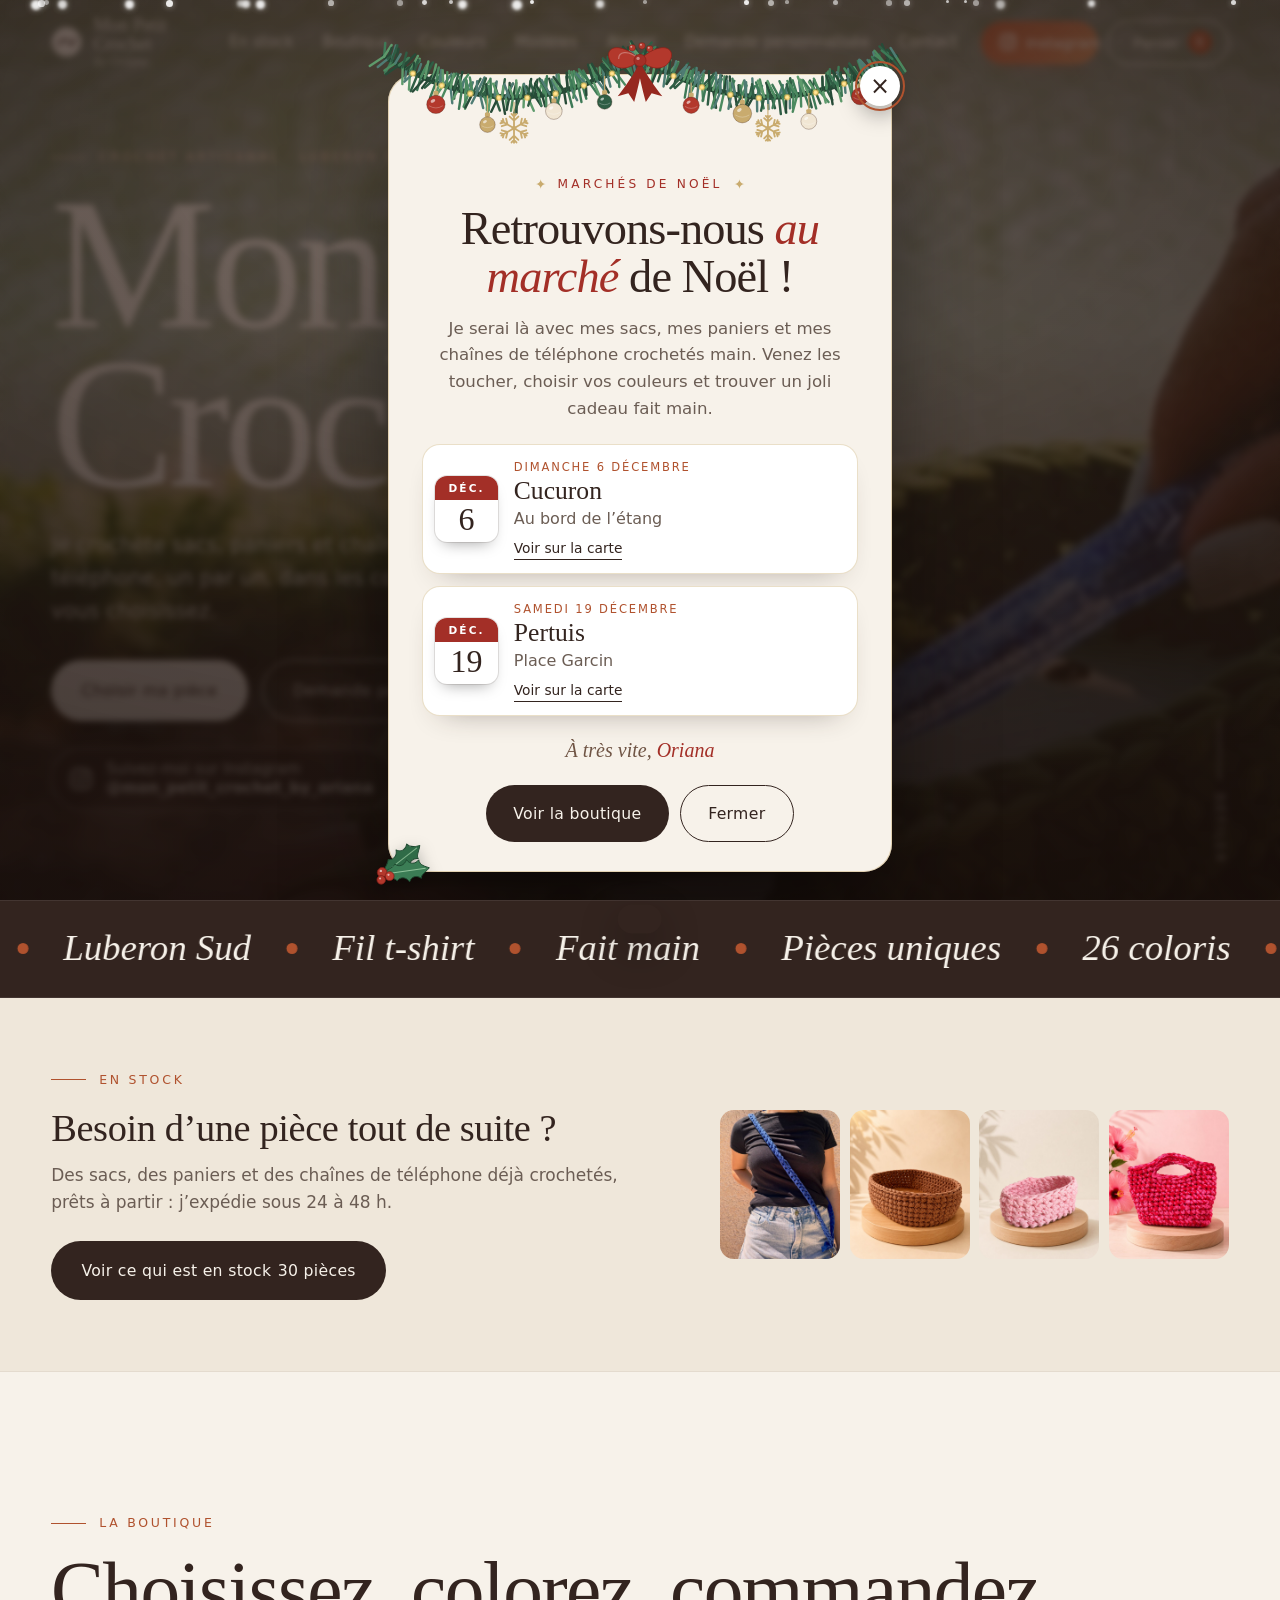
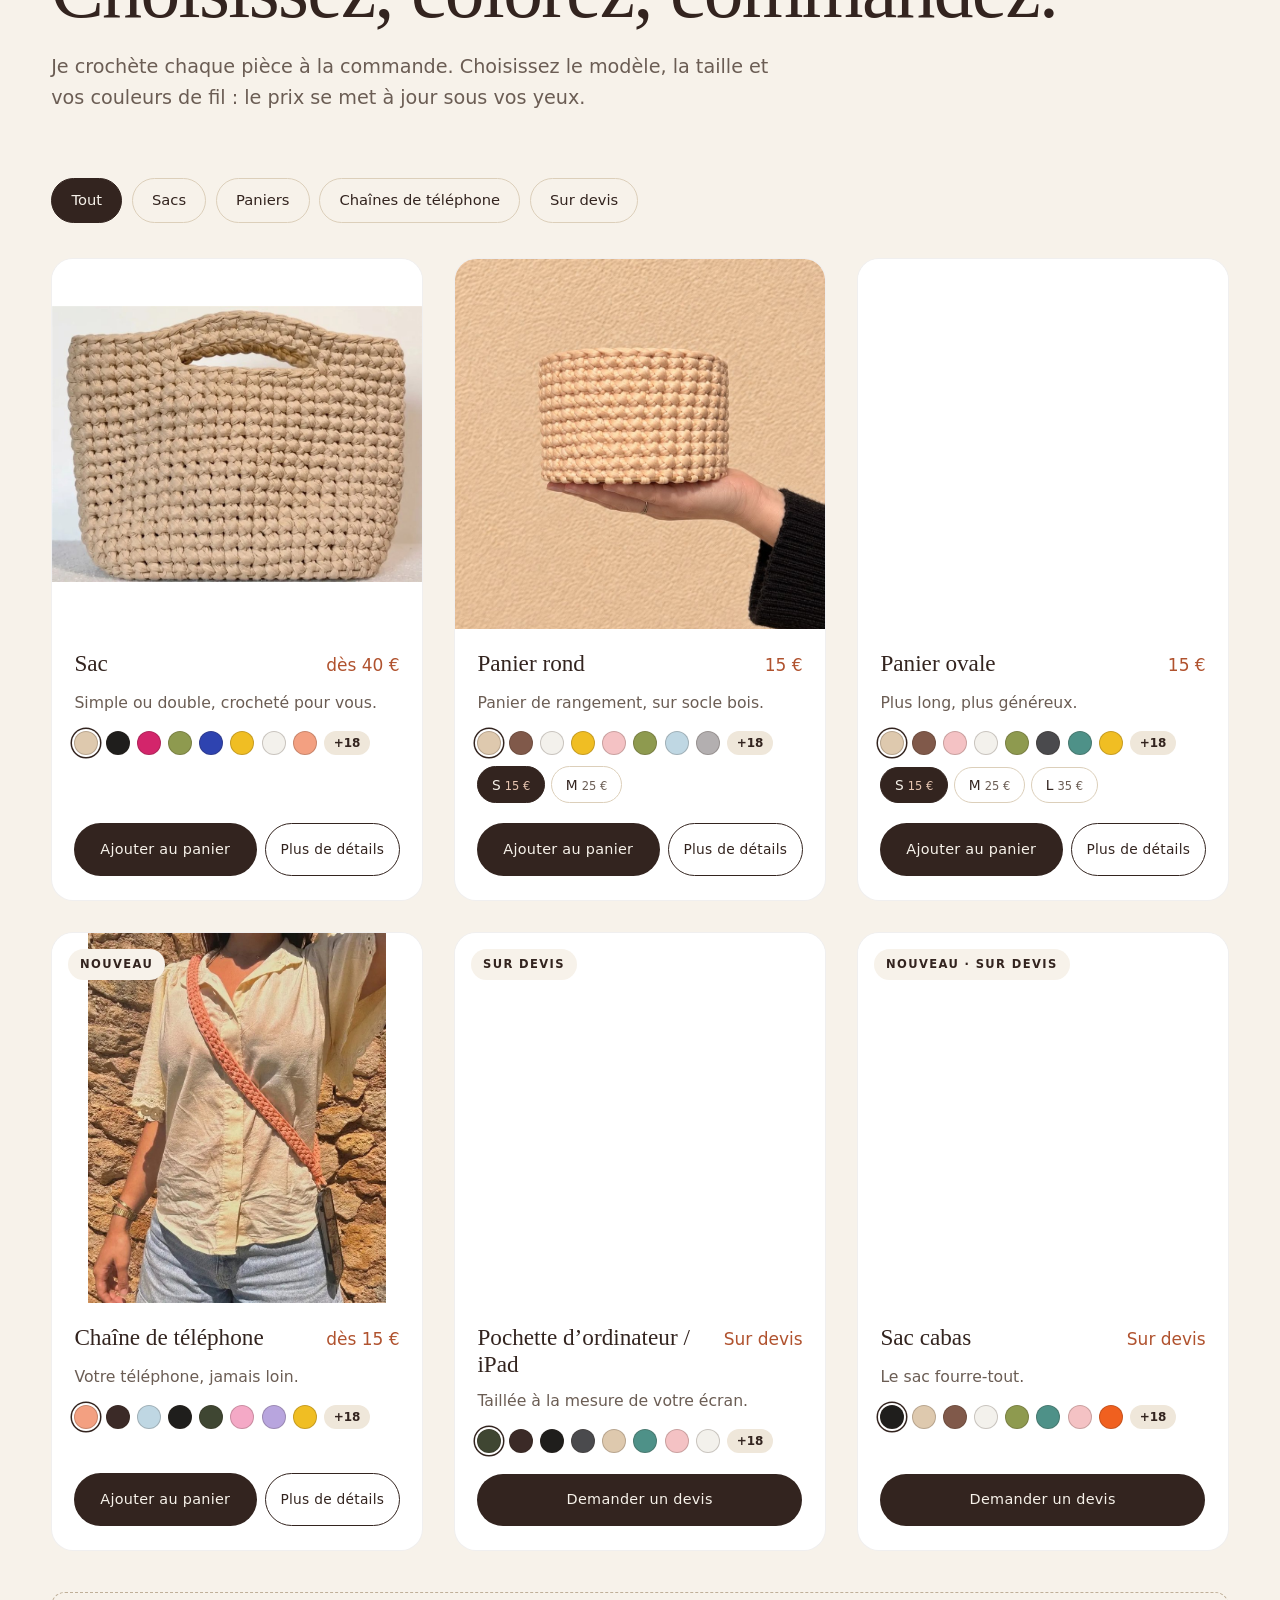
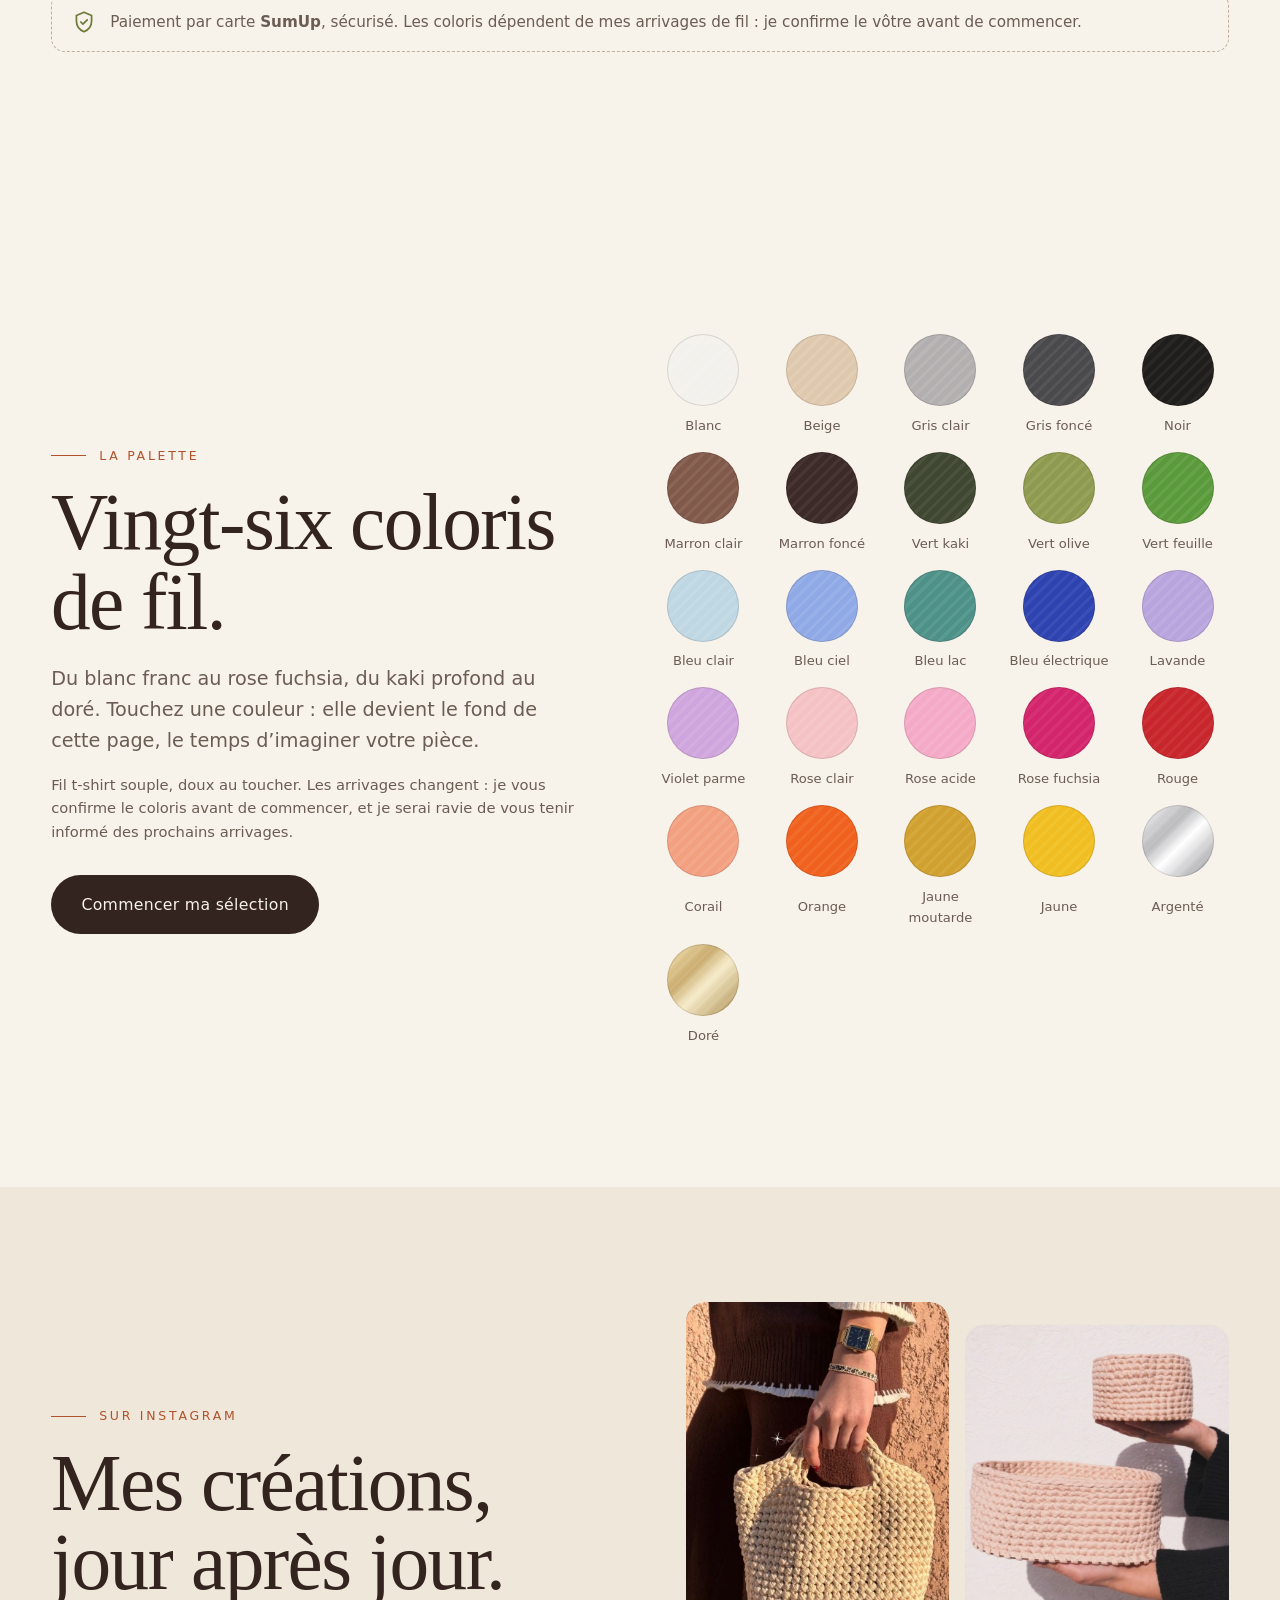
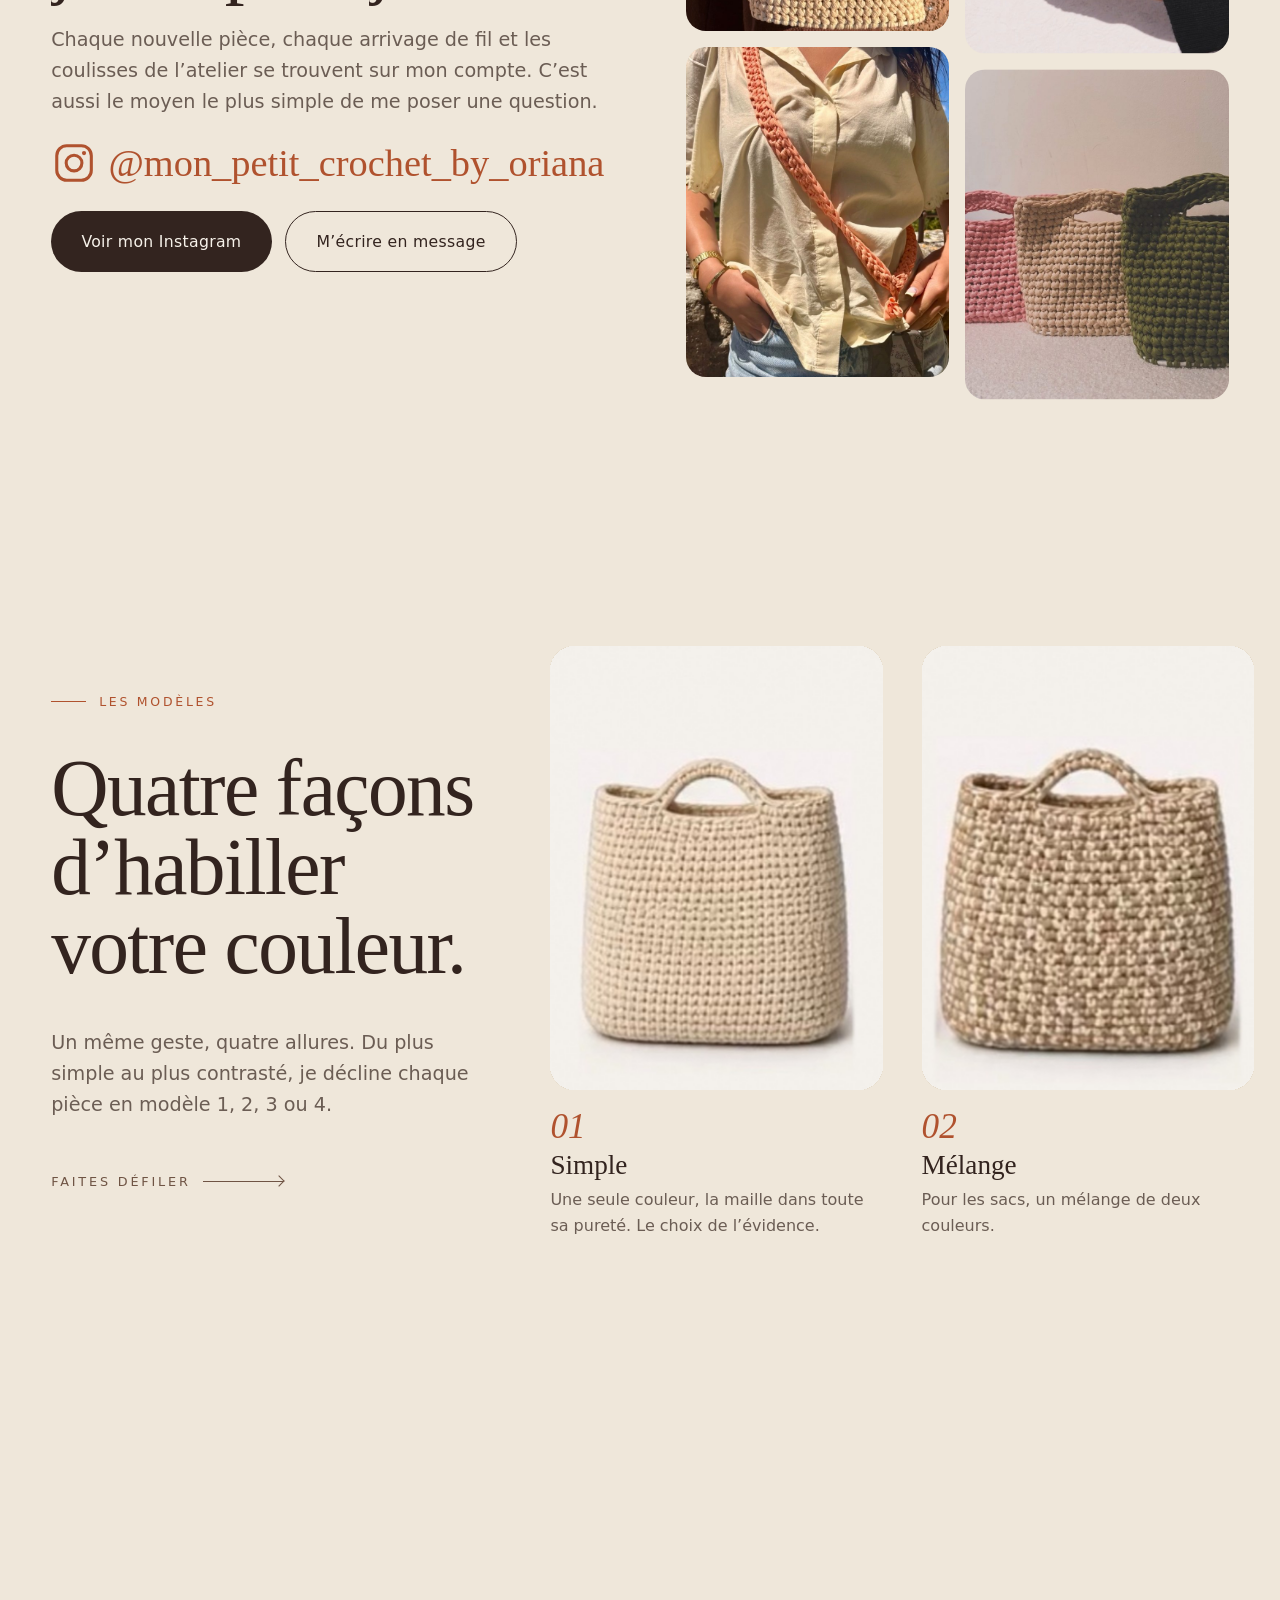
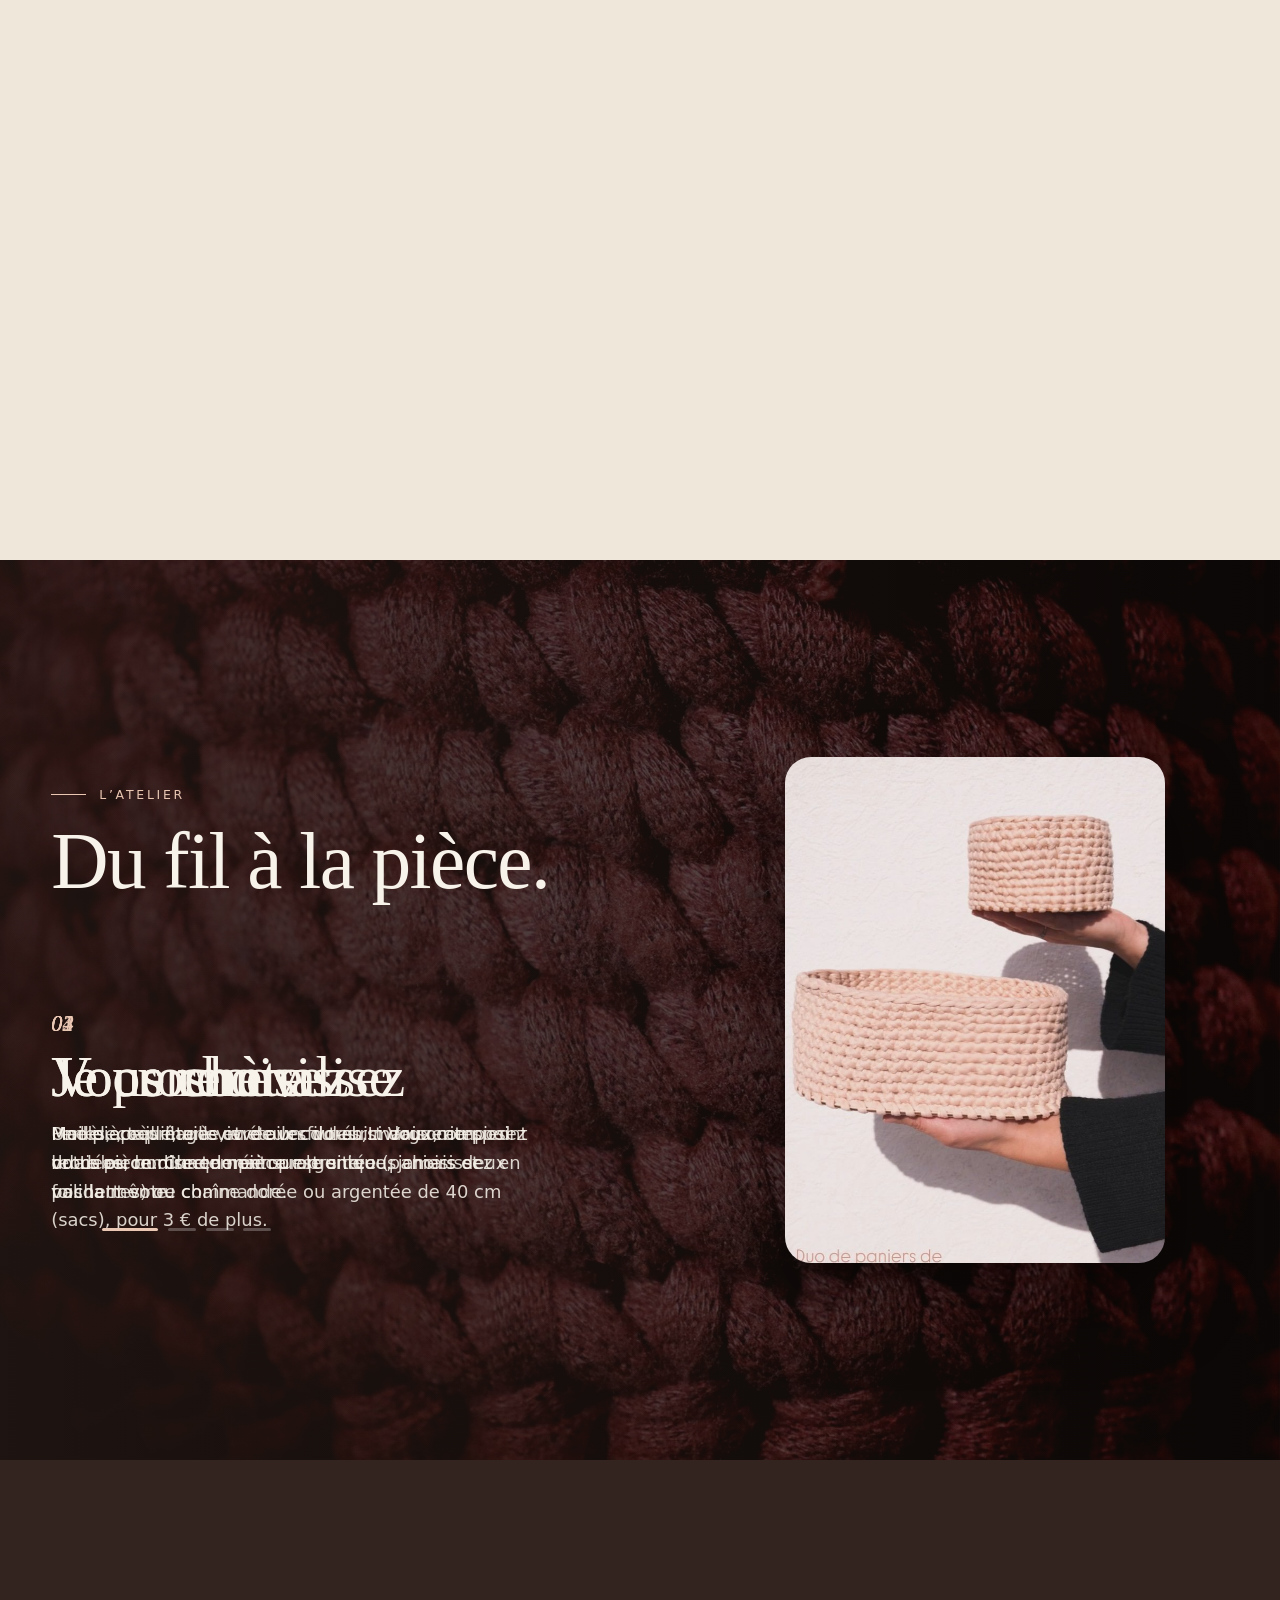
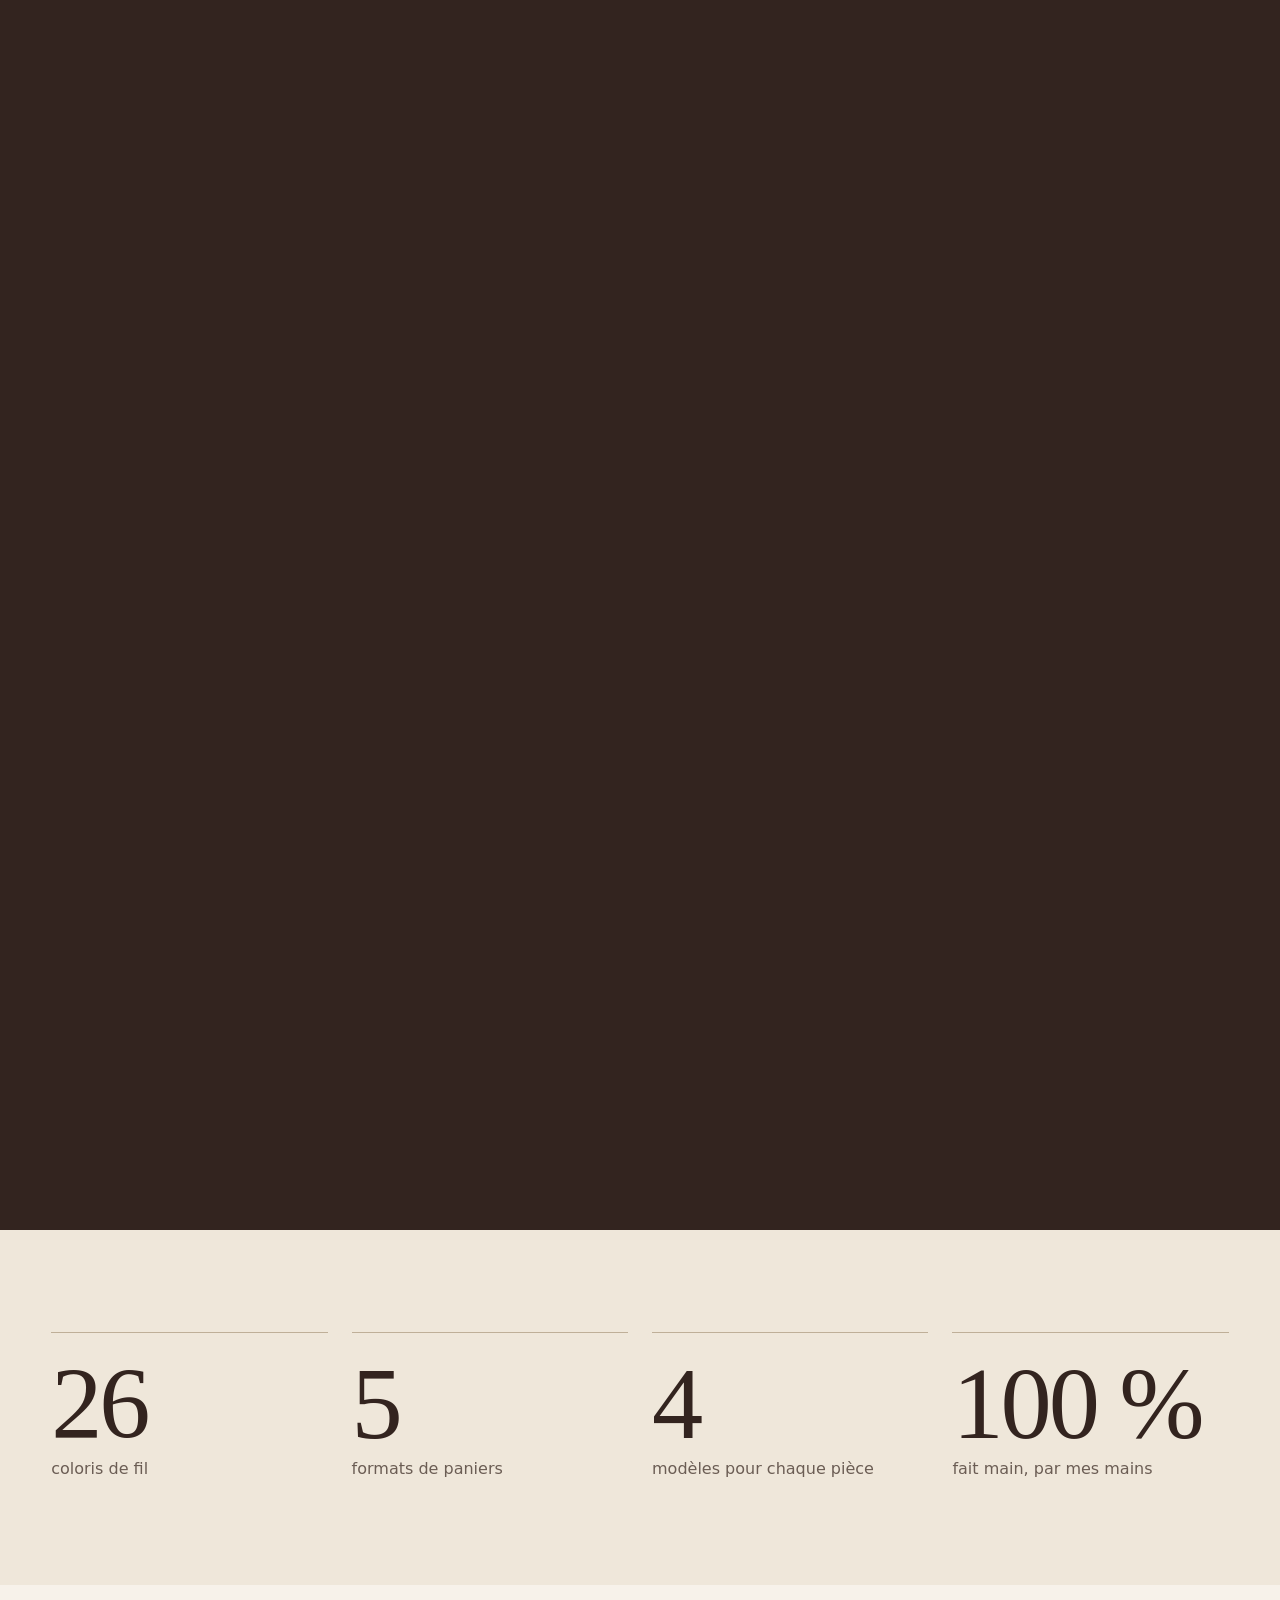
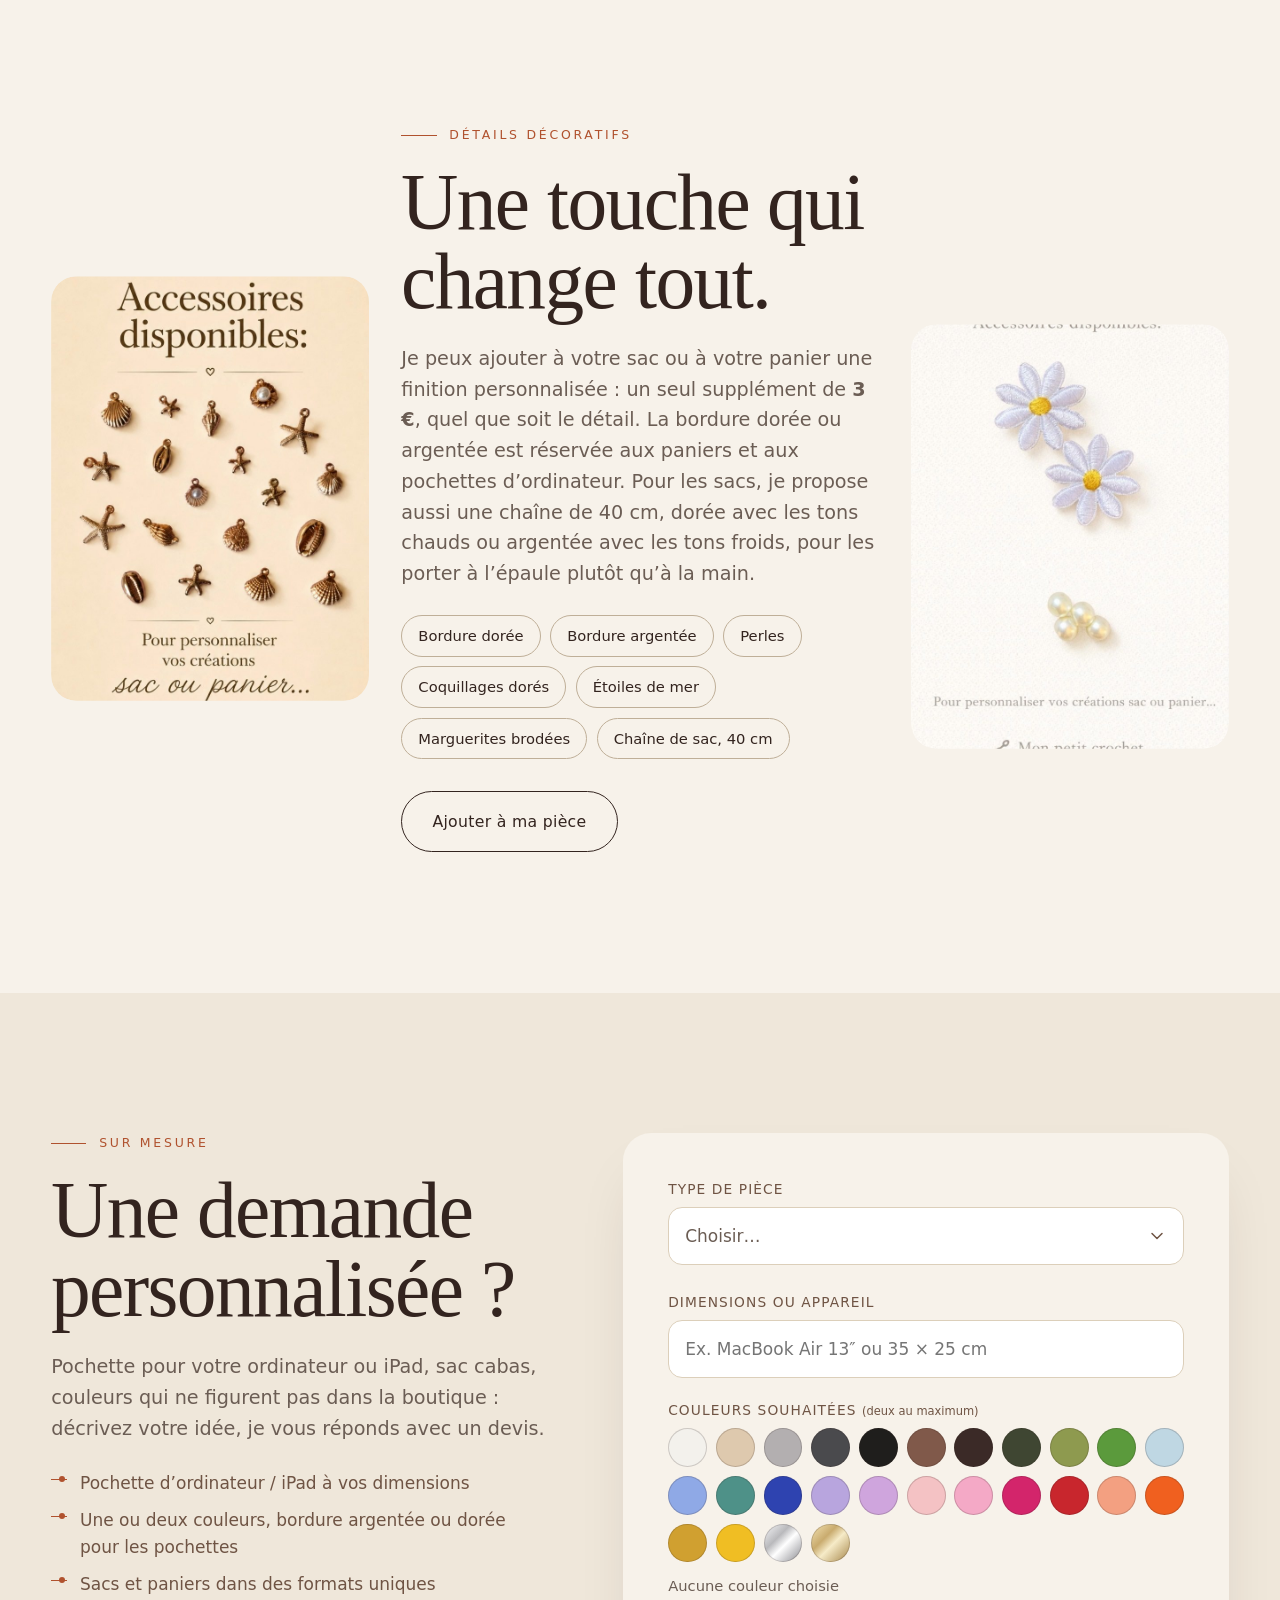
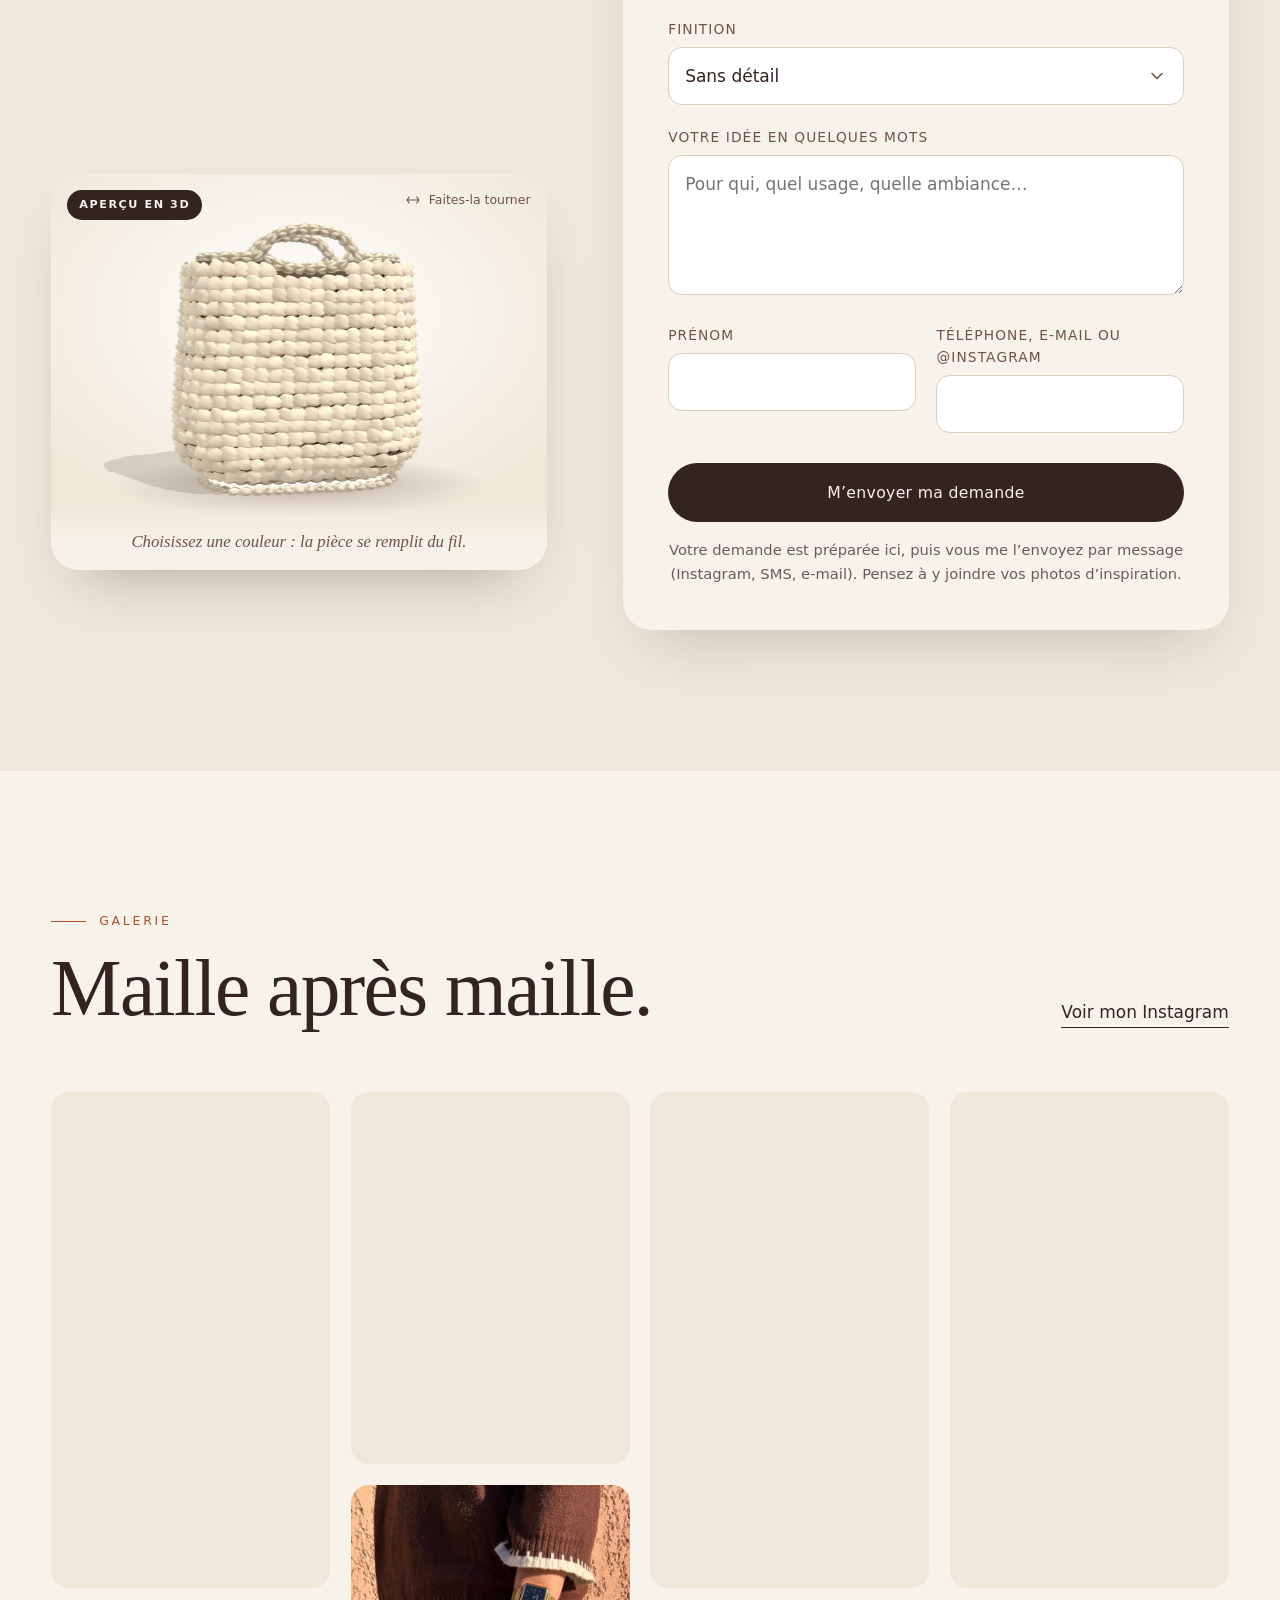
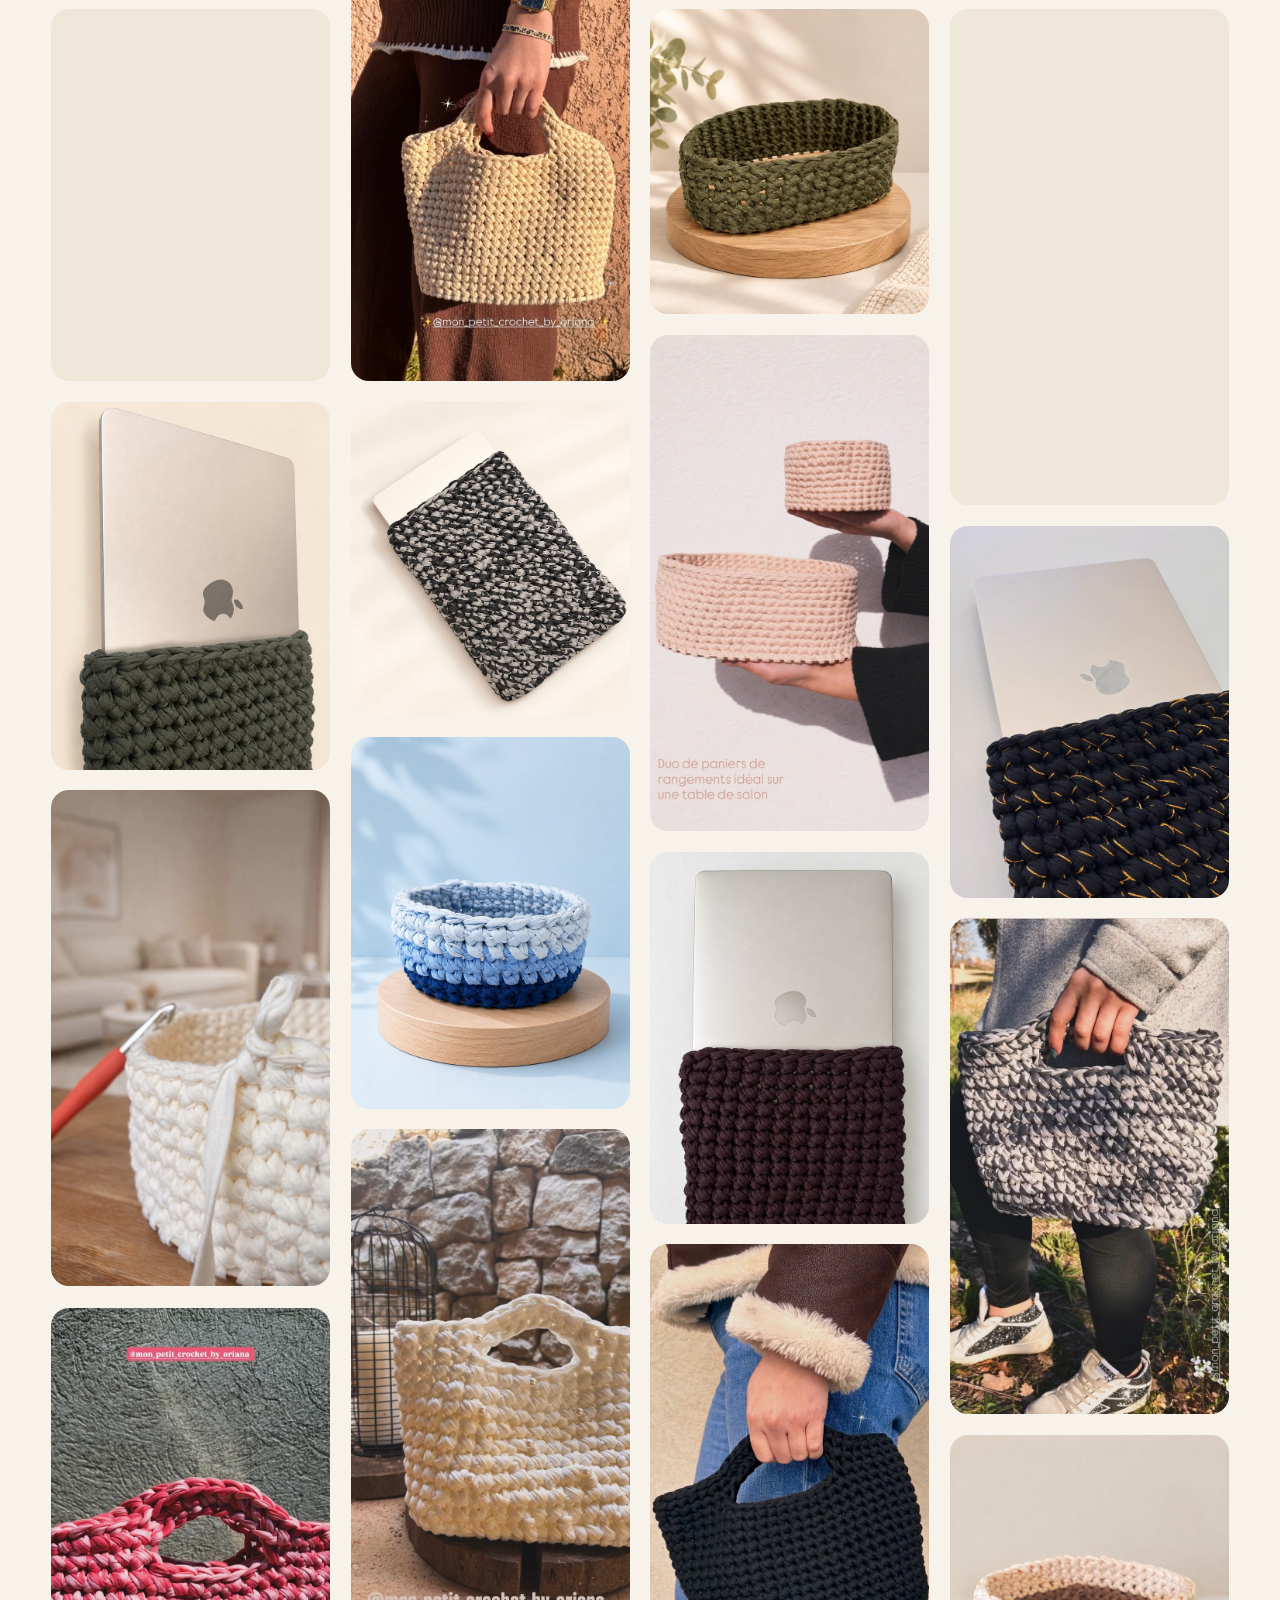
==== commit c0f510df: "Pied de page : lien Espace pro à côté des mentions légales" ====
--- a/index.html
+++ b/index.html
@@ -494,7 +494,7 @@
       <div><h3 data-t="footer.h34">Paiement</h3><p data-t="footer.p1">Carte bancaire via SumUp, paiement sécurisé.</p></div>
     </div>
     <div class="footer__legal">
-      <span>© 2026 Mon Petit Crochet by Oriana · Fait main au pied du Luberon · <a class="linkbtn" href="mentions-legales.html" data-t="footer.a12">Mentions légales</a></span>
+      <span>© 2026 Mon Petit Crochet by Oriana · Fait main au pied du Luberon · <a class="linkbtn" href="mentions-legales.html" data-t="footer.a12">Mentions légales</a> · <a class="linkbtn" href="pro-i9ezvbj4/" rel="nofollow">Espace pro</a></span>
       <span><button class="linkbtn" id="sumupHelp" type="button">montants SumUp</button></span>
     </div>
   </div>
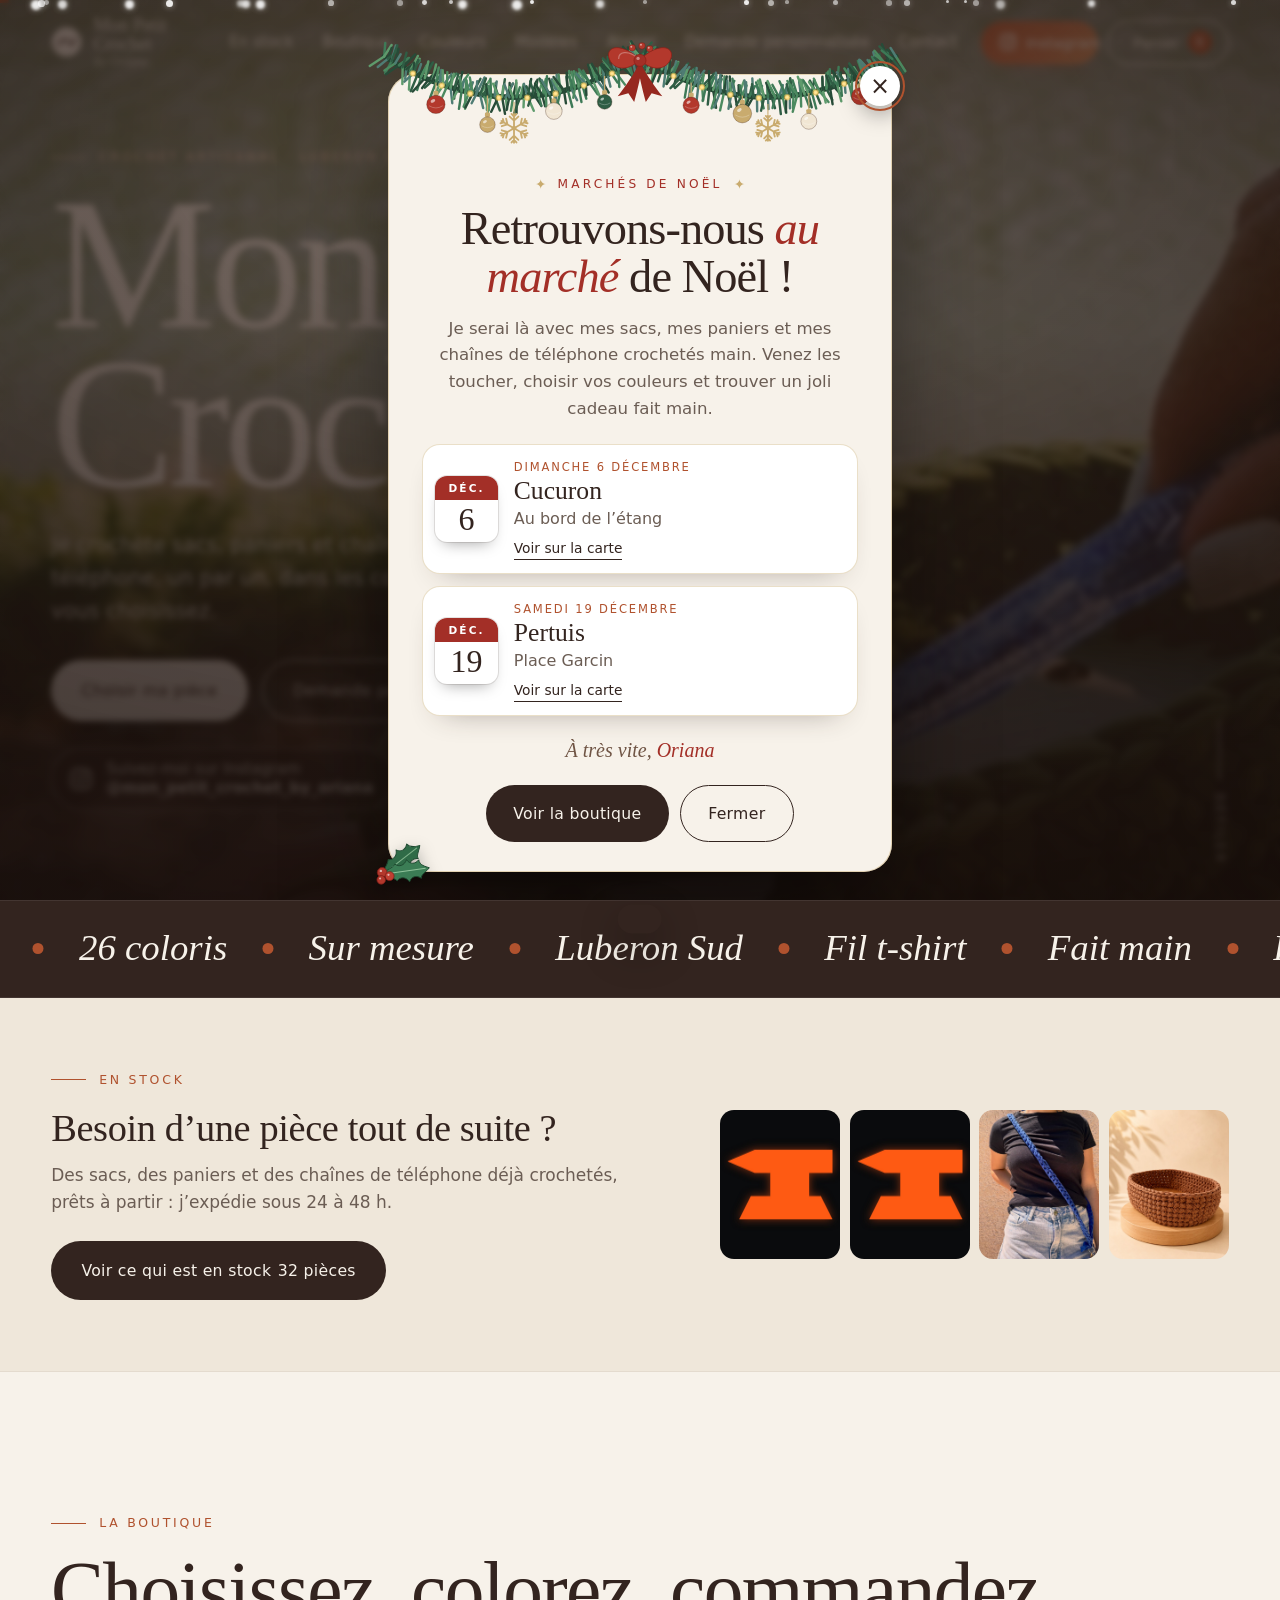
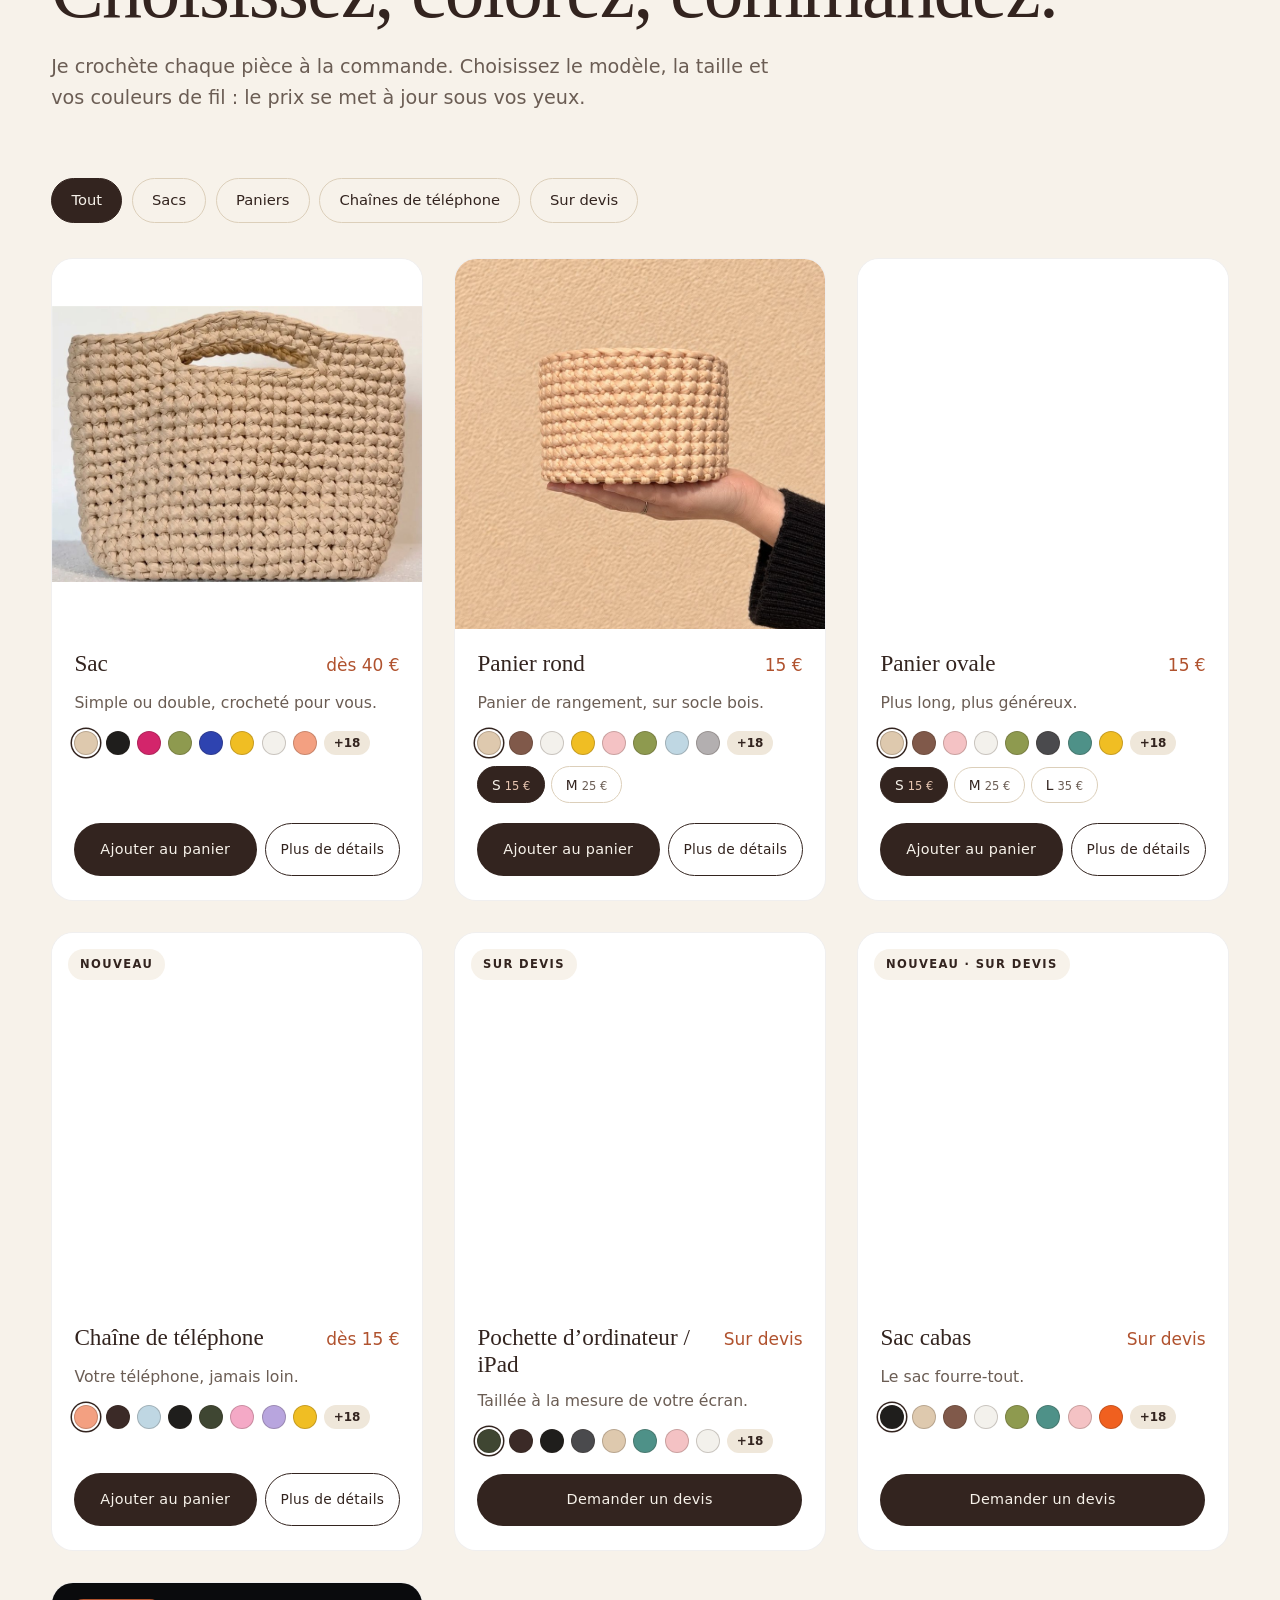
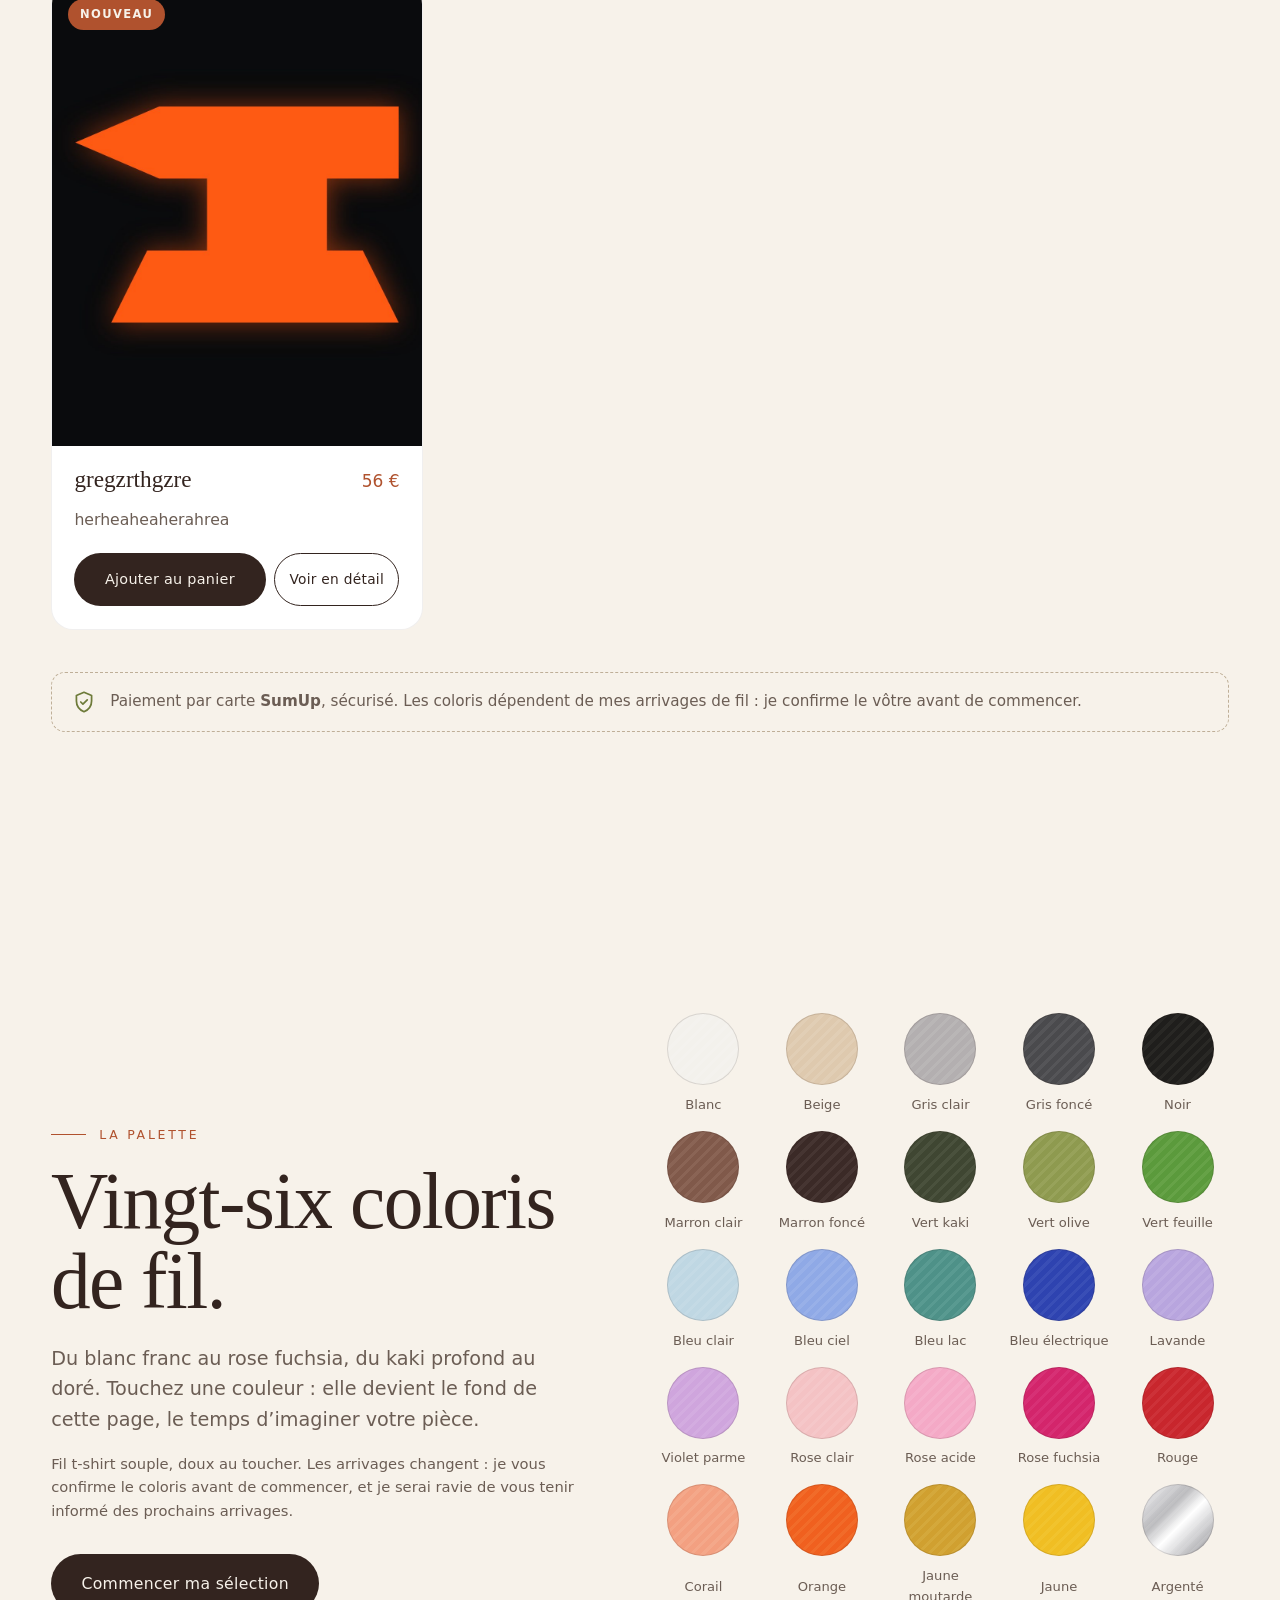
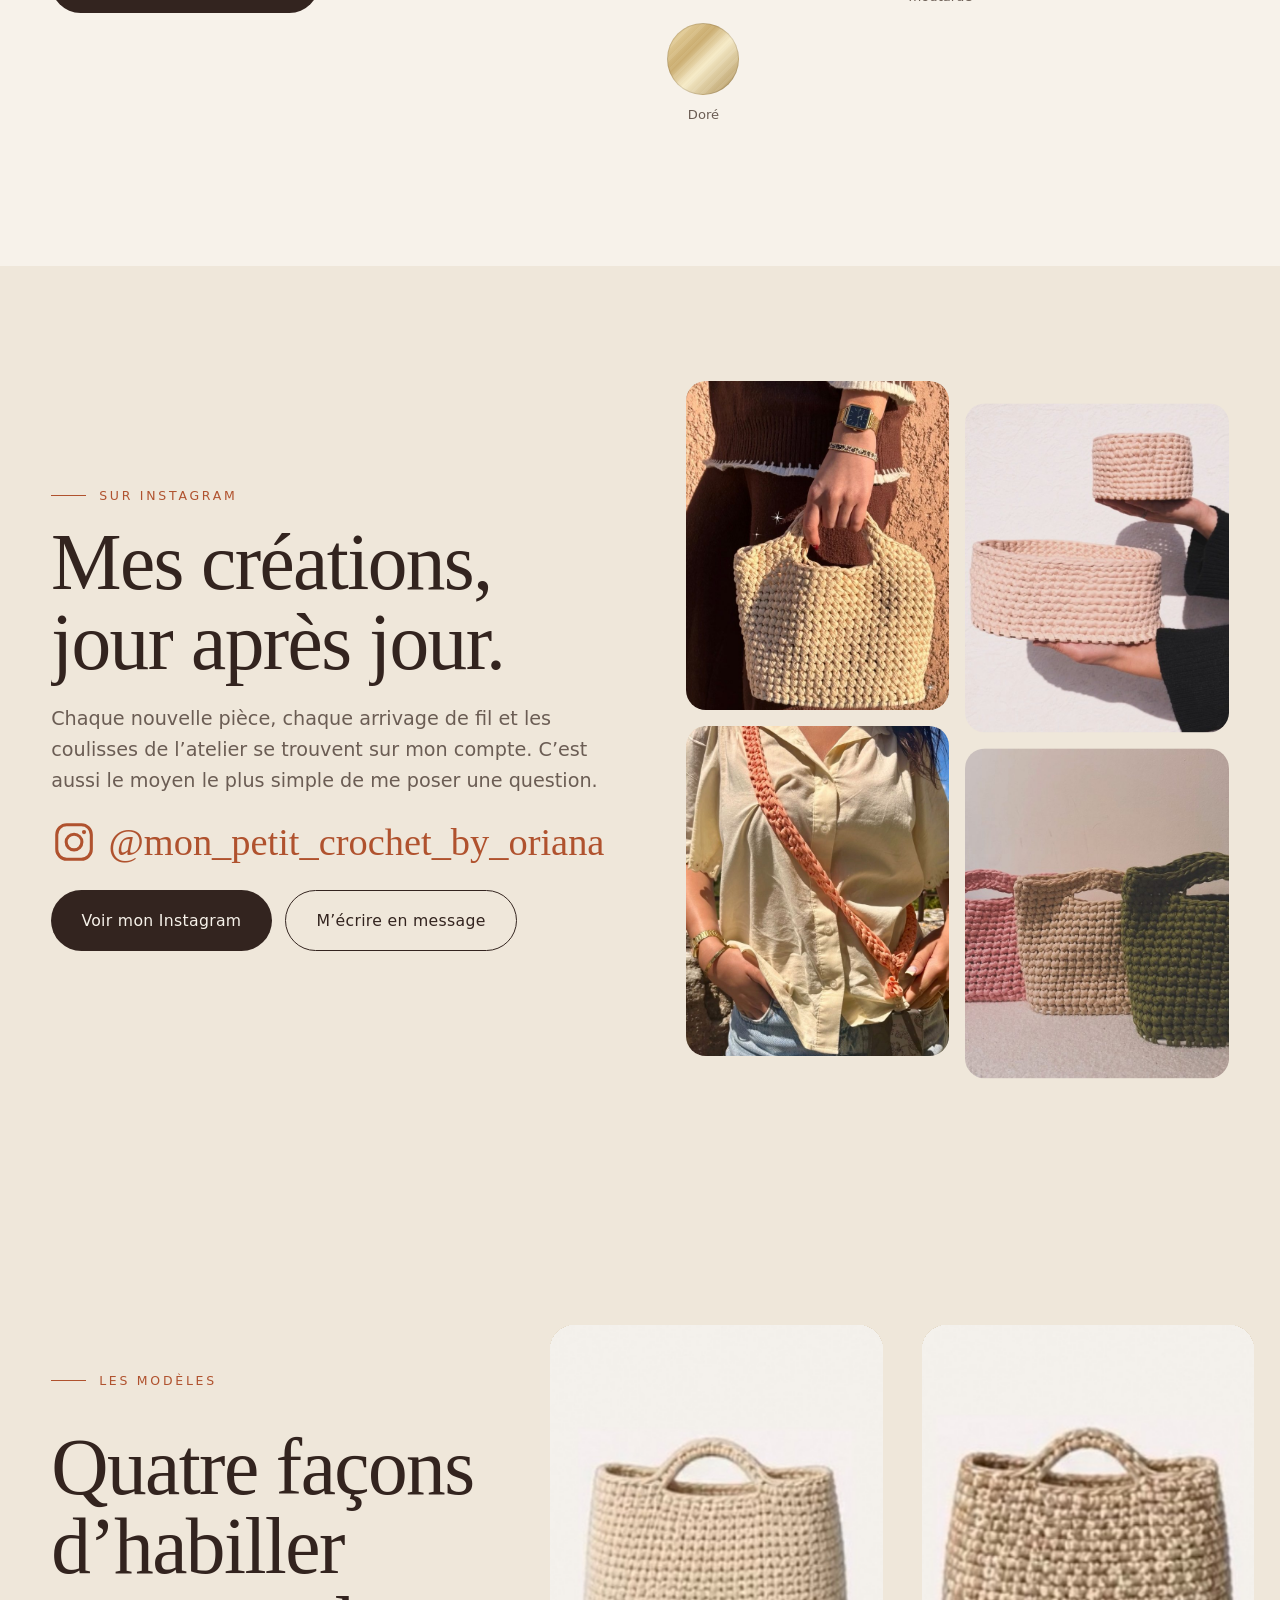
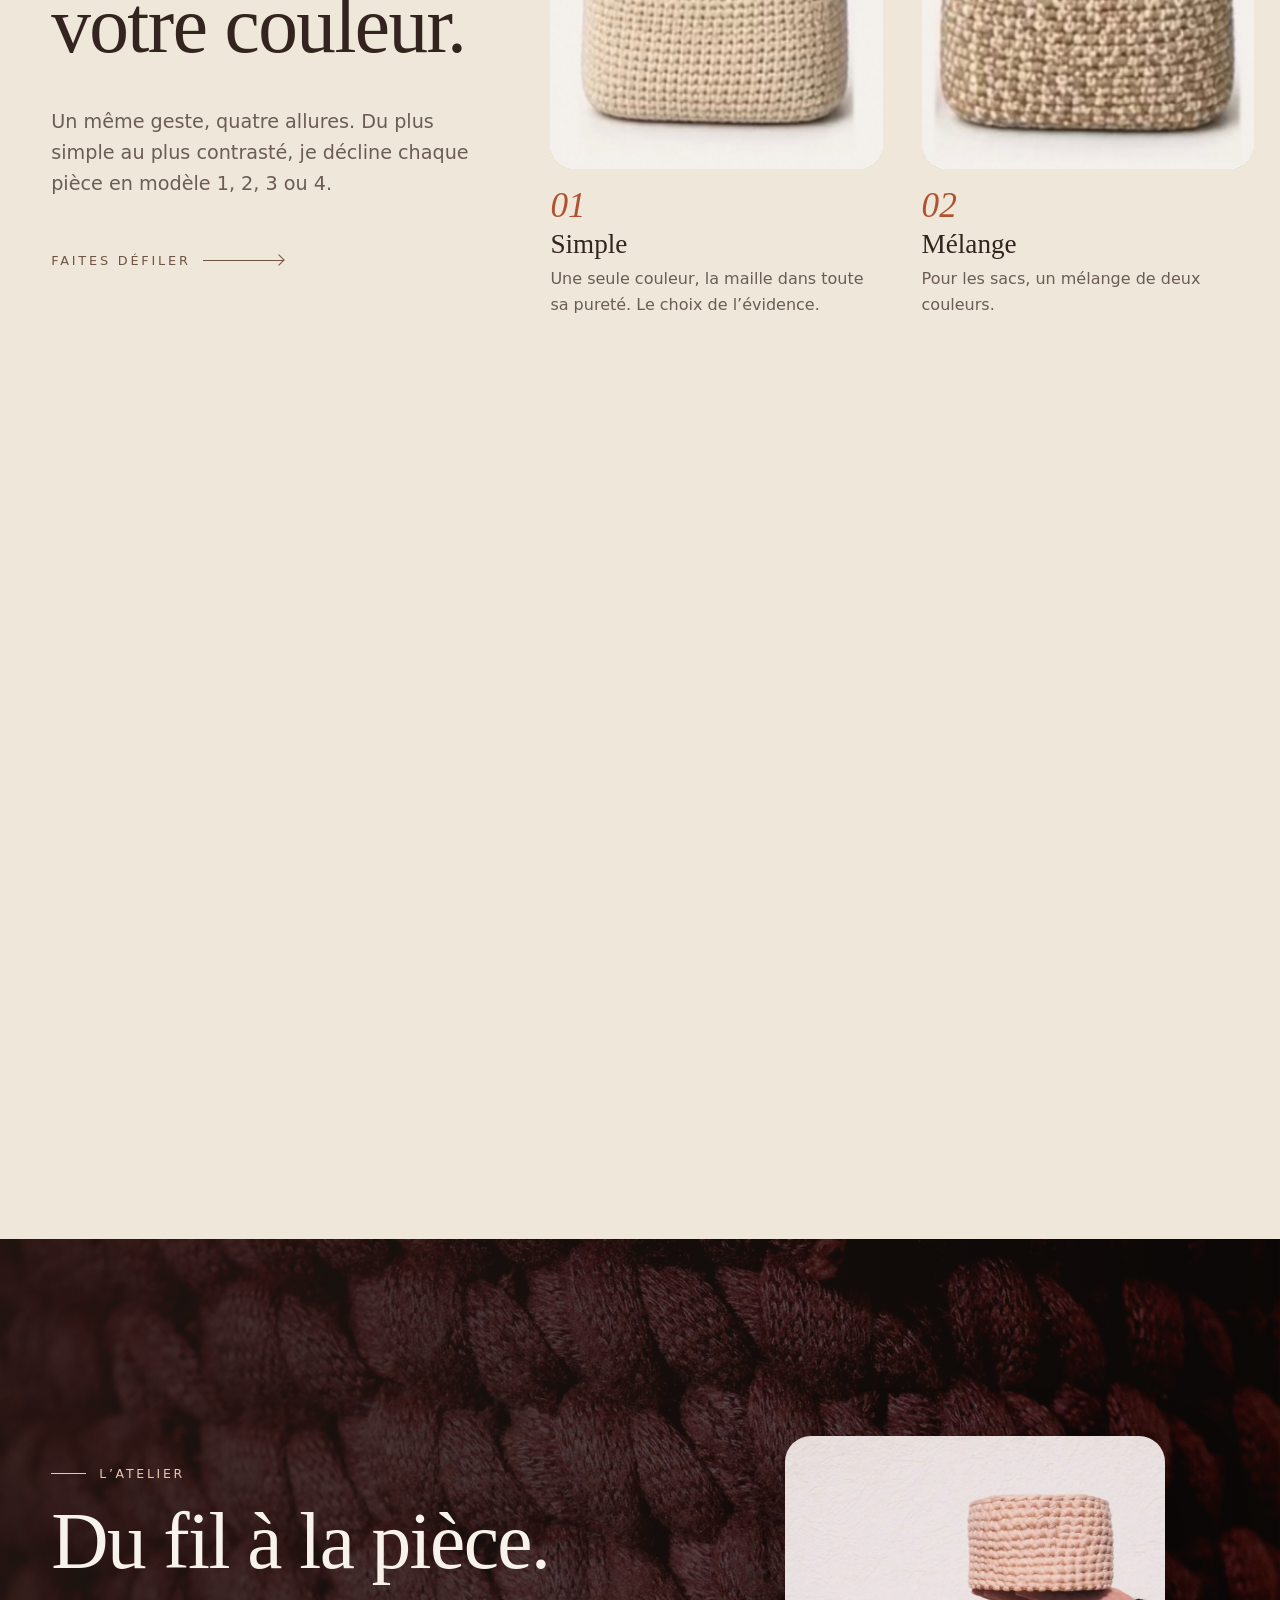
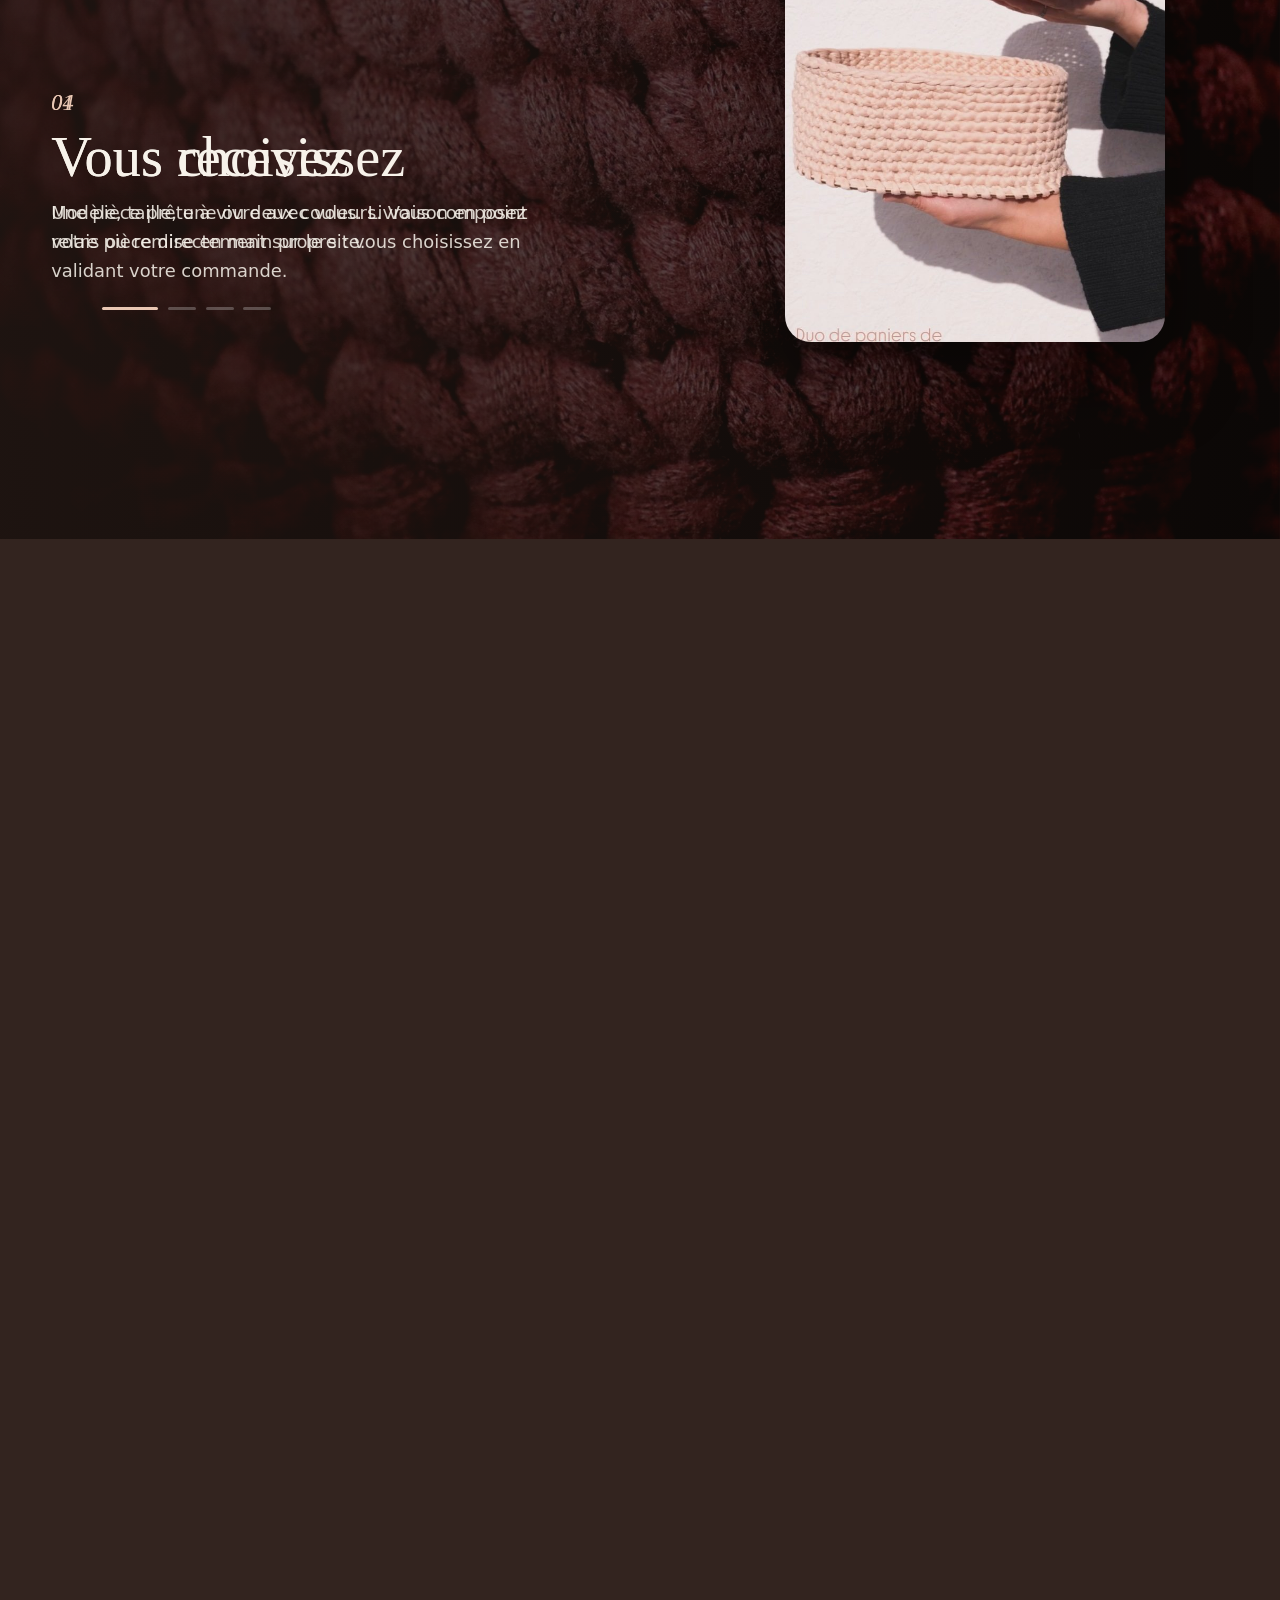
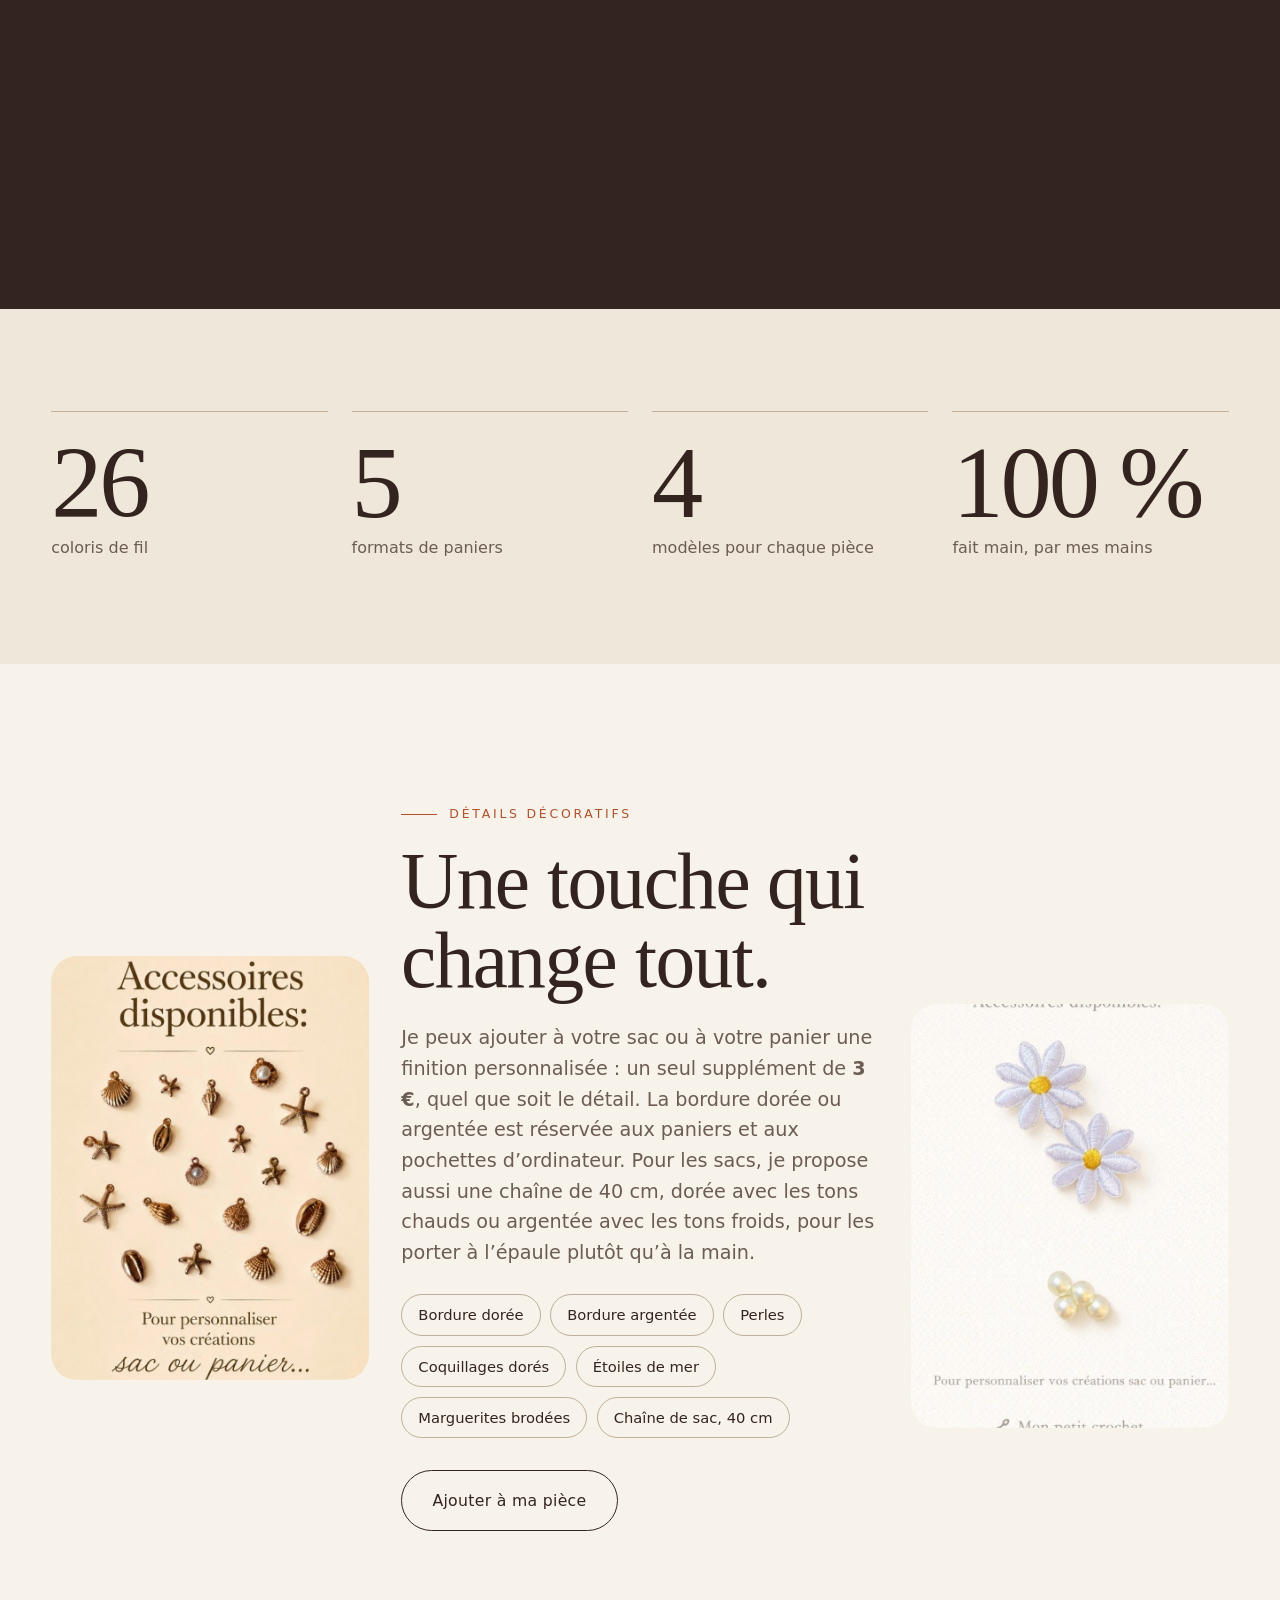
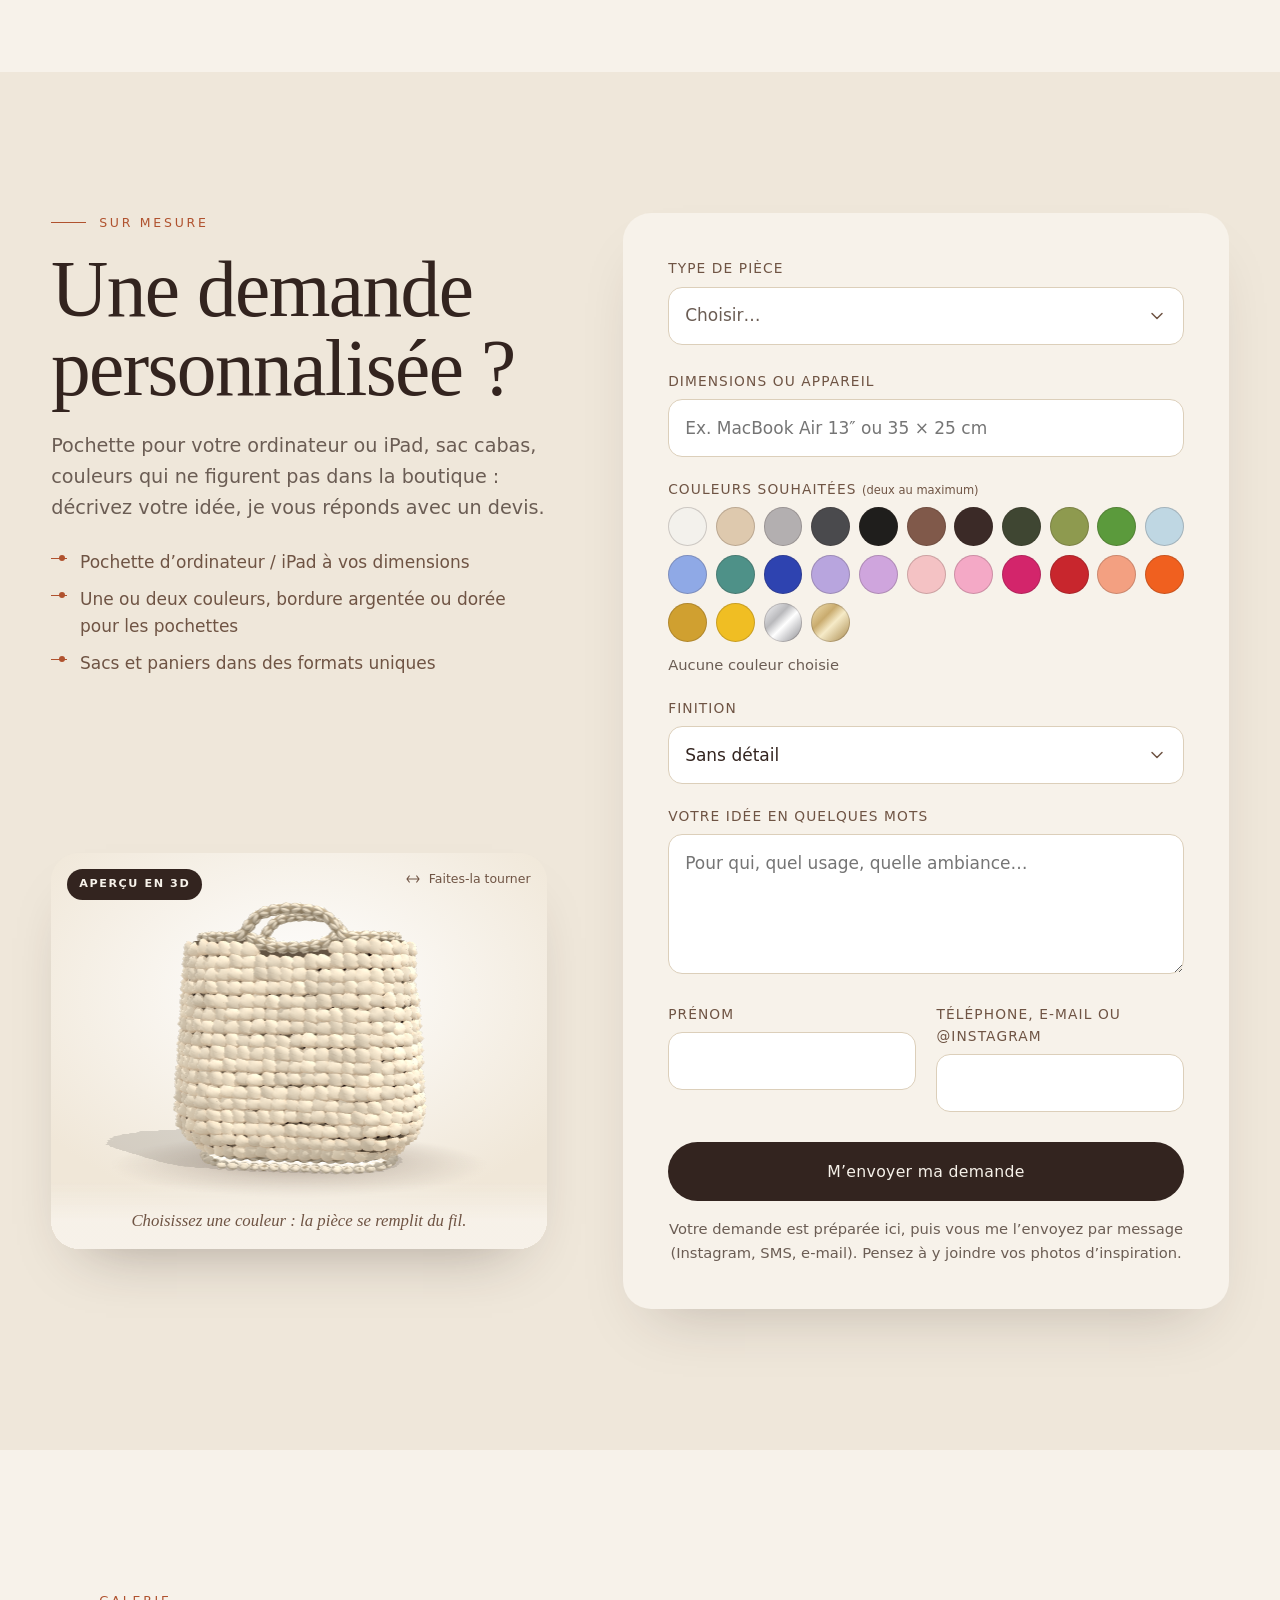
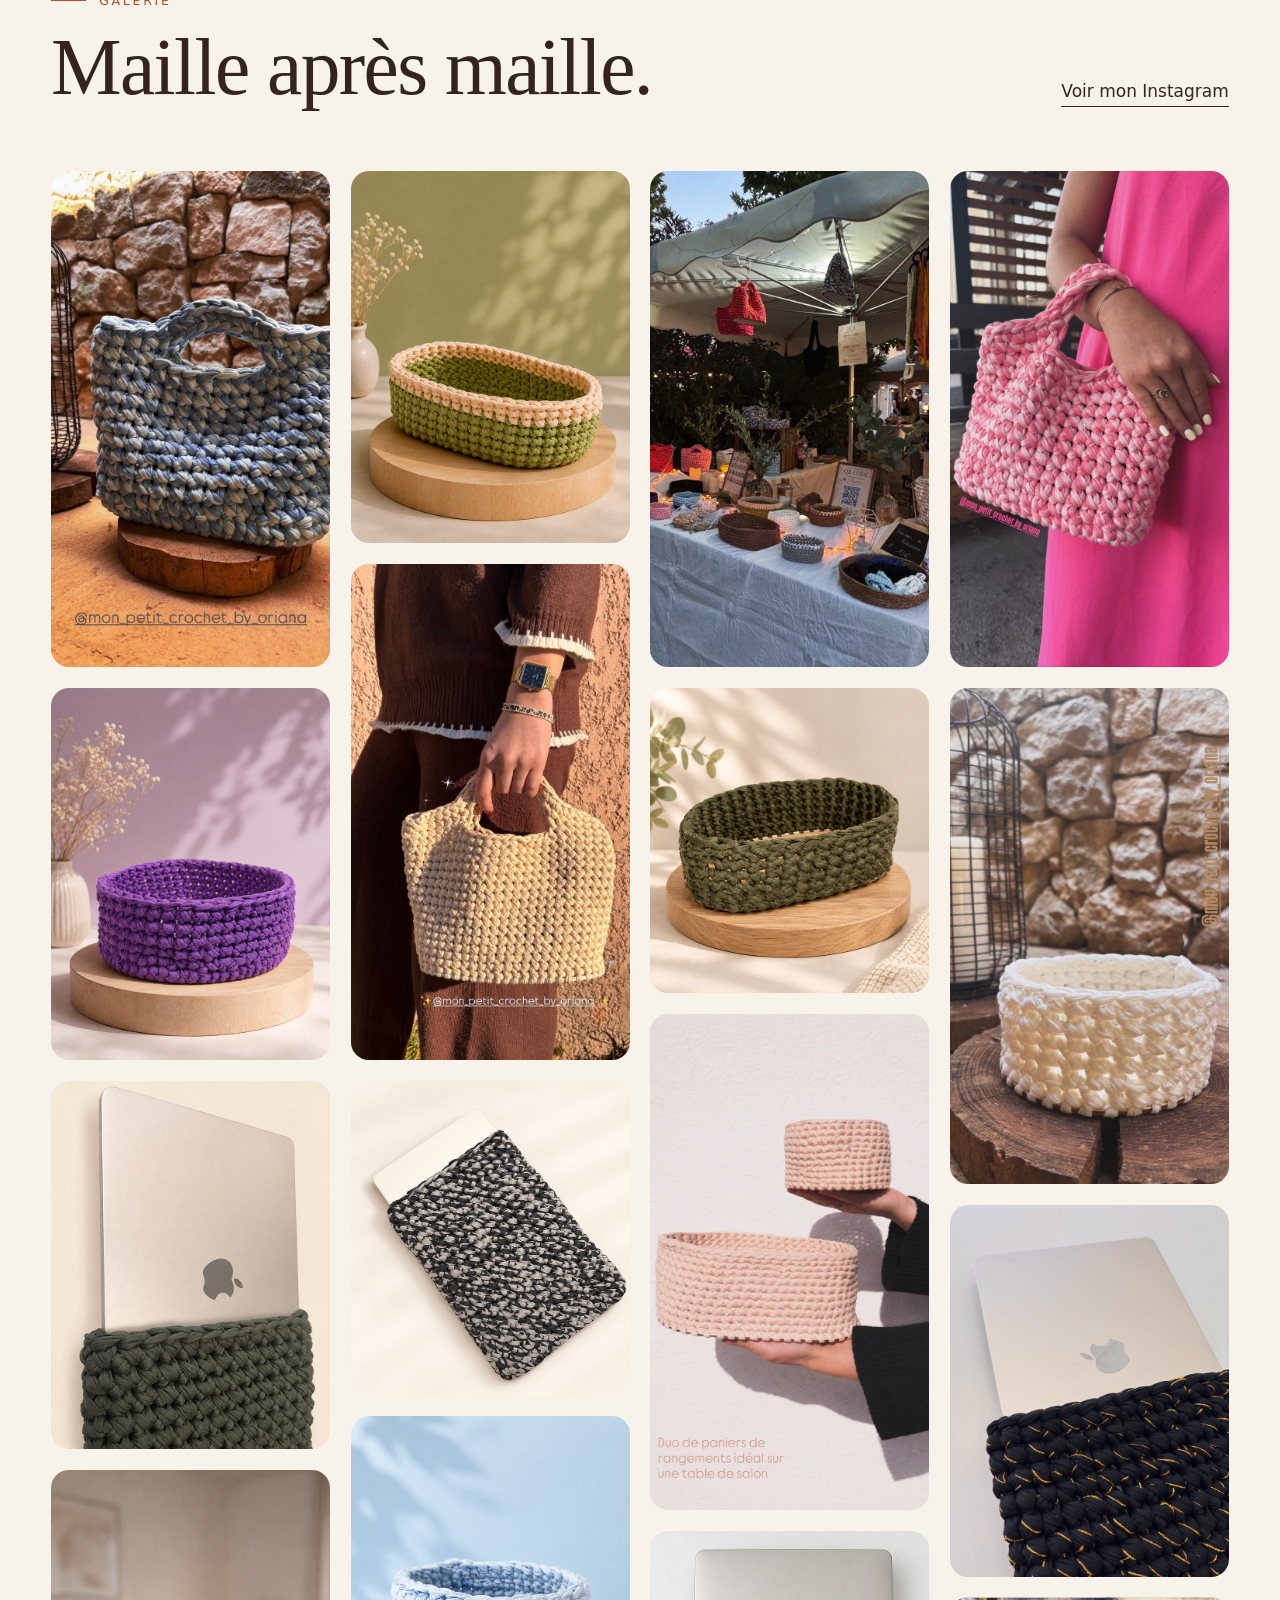
==== commit d4c977b1: "Boutique : plus de section Mes nouveautes, paiement 3-D Secure debloque (pages)" ====
--- a/index.html
+++ b/index.html
@@ -4,8 +4,10 @@
 <meta charset="utf-8">
 <meta name="viewport" content="width=device-width, initial-scale=1, viewport-fit=cover">
 <!-- Sécurité : le navigateur n'exécute que les scripts du site et ceux de SumUp (paiement) et Sendcloud (points relais), et ne charge que les services listés ici.
-     Détail et mode d'emploi : securite/POINT-SECURITE.md. Si l'adresse du mini-serveur de paiement n'est pas en workers.dev, l'ajouter à connect-src. -->
-<meta http-equiv="Content-Security-Policy" content="default-src 'self'; script-src 'self' https://embed.sendcloud.sc https://*.sumup.com; style-src 'self' 'unsafe-inline' https://fonts.googleapis.com; font-src 'self' https://fonts.gstatic.com; img-src 'self' data: blob: https://static.sumup.com https://api.sumup.com; connect-src 'self' https://*.sumup.com https://*.workers.dev https://embed.sendcloud.sc; frame-src 'self' https://www.google.com https://*.sumup.com https://embed.sendcloud.sc https://servicepoints.sendcloud.sc; object-src 'none'; base-uri 'self'; form-action 'self'">
+     Détail et mode d'emploi : securite/POINT-SECURITE.md. Si l'adresse du mini-serveur de paiement n'est pas en workers.dev, l'ajouter à connect-src.
+     frame-src : « https: » (tout cadre en https) est VOULU et nécessaire : la validation 3-D Secure de la banque de la cliente s'affiche dans un cadre dont l'adresse dépend de chaque banque
+     (SumUp y envoie le cadre, puis la banque) ; avec une liste d'adresses, le paiement par carte reste bloqué sur « Votre banque vous demande de valider le paiement » (constaté le 12 nov. 2026). -->
+<meta http-equiv="Content-Security-Policy" content="default-src 'self'; script-src 'self' https://embed.sendcloud.sc https://*.sumup.com; style-src 'self' 'unsafe-inline' https://fonts.googleapis.com; font-src 'self' https://fonts.gstatic.com; img-src 'self' data: blob: https://static.sumup.com https://api.sumup.com; connect-src 'self' https://*.sumup.com https://*.workers.dev https://embed.sendcloud.sc; frame-src 'self' https:; object-src 'none'; base-uri 'self'; form-action 'self'">
 <title>Mon Petit Crochet by Oriana · Sacs, paniers et chaînes de téléphone au crochet, faits main</title>
 <meta name="description" content="Je crochète à la main sacs, paniers, chaînes de téléphone et pochettes, au pied du Luberon-Sud. Choisissez votre modèle, votre taille et vos couleurs de fil, commandez en ligne.">
 <meta name="theme-color" content="#F7F2EA">
@@ -181,17 +183,7 @@
   </div>
 </section>
 
-<!-- ============ NOUVEAUTÉS (sur commande) : alimenté par l'espace pro d'Oriana (js/content.js) ; la section disparaît s'il n'y a rien à montrer. Les pièces en stock sont sur en-stock.html ============ -->
-<section class="section fresh" id="disponibles" aria-labelledby="freshTitle" hidden>
-  <div class="wrap">
-    <header class="section__head">
-      <p class="eyebrow" data-reveal data-t="disponibles.eyebrow">Nouveau</p>
-      <h2 id="freshTitle" class="h2" data-split="words" data-t="disponibles.titre">Mes nouveautés.</h2>
-      <p class="lead" data-reveal data-t="disponibles.intro">Mes dernières créations. Je les crochète à la commande, dans le coloris de votre choix.</p>
-    </header>
-    <div class="grid" id="artGrid"></div>
-  </div>
-</section>
+<!-- Les nouveautés d'Oriana (articles « sur commande » de son espace pro, js/content.js) s'affichent dans la grille de la boutique ci-dessous, à côté des pièces d'origine : voir renderGrid dans js/shop.js. Les pièces en stock sont sur en-stock.html. -->
 
 <!-- ============ BOUTIQUE ============ -->
 <section class="section shop" id="boutique" aria-labelledby="shopTitle">
@@ -552,6 +544,7 @@
         <h2 class="h3" id="amTitle"></h2>
         <p class="modal__desc" id="amDesc"></p>
         <p class="small" id="amDetails"></p>
+        <p class="small" id="amShip"></p>
       </div>
       <div class="modal__foot">
         <div class="total"><span>Prix</span><b id="amPrice"></b></div>
@@ -585,7 +578,7 @@
     <div class="noel__body">
       <p class="noel__eyebrow"><i aria-hidden="true">✦</i> Marchés de Noël <i aria-hidden="true">✦</i></p>
       <h2 class="noel__title" id="noelTitle">Retrouvons-nous <em>au marché</em> de Noël&nbsp;!</h2>
-      <p class="noel__lead" id="noelLead">Je serai là avec mes sacs, mes paniers et mes chaînes de téléphone crochetés main. Venez les toucher, choisir vos couleurs et trouver un joli cadeau fait main.</p>
+      <p class="noel__lead" id="noelLead" data-t="noel.lead">Je serai là avec mes sacs, mes paniers et mes chaînes de téléphone crochetés main. Venez les toucher, choisir vos couleurs et trouver un joli cadeau fait main.</p>
       <ul class="noel__dates">
         <li data-noel-date="2026-12-06">
           <span class="noel__cal" aria-hidden="true"><b>déc.</b><strong>6</strong></span>
--- a/css/styles.css
+++ b/css/styles.css
@@ -379,8 +379,6 @@
 .faq__list details p { padding-top: .8rem; color: var(--muted); max-width: 40rem; }
 
 /* ---------- Nouveautés et pièces disponibles (articles d'Oriana, espace pro) ---------- */
-.fresh { background: var(--linen); }
-.fresh[hidden] { display: none; }
 .card--art .badges { position: absolute; left: 1rem; top: 1rem; z-index: 2; display: flex; flex-direction: column; align-items: flex-start; gap: .35rem; }
 .card--art .badge { position: static; }
 .card--art .badge--new { background: var(--accent); color: var(--ivory); }
@@ -776,49 +774,49 @@
 .size[aria-pressed="true"] { border-color: var(--cocoa); box-shadow: inset 0 0 0 1px var(--cocoa); }
 .size[aria-pressed="true"] .sh { fill: var(--accent-soft); stroke: var(--accent); }
 .sizes__note { font-size: .84rem; color: var(--muted); margin-top: .6rem; }
-
-/* ==========================================================================
-   « EN STOCK » : page en-stock.html (pièces prêtes à partir, expédiées sous 24 à 48 h) et bandeau de l'accueil
-   ========================================================================== */
-.page-stock { background: var(--ivory); }
-.header__link { display: inline-flex; align-items: center; padding: .6rem 1rem; border: 1px solid currentColor; border-radius: 999px; font-weight: 500; font-size: .92rem; white-space: nowrap; transition: background-color .3s, color .3s, border-color .3s; }
-.header__link:hover { background: var(--cocoa); color: var(--ivory); border-color: var(--cocoa); }
-@media (max-width: 760px) { .header__long { display: none; } }
-@media (max-width: 460px) { .insta-btn { display: none; } .header { gap: .6rem; } }
-
-.stockhero { padding: clamp(7.5rem, 14vw, 10.5rem) 0 clamp(2rem, 5vw, 3.5rem); background: var(--linen); }
-.stockhero .h2 { max-width: 15ch; }
-.stockfacts { display: flex; flex-wrap: wrap; gap: .6rem; margin-top: 2rem; }
-.stockfacts li { display: inline-flex; align-items: center; gap: .6rem; padding: .6rem 1.05rem; border: 1px solid var(--sand); border-radius: 999px; background: #fff; font-size: .94rem; }
-.stockfacts li::before { content: ''; width: 8px; height: 8px; border-radius: 50%; background: var(--accent); flex: none; }
-.stockfacts li[hidden] { display: none; }
-
-.stock { padding-block: clamp(2rem, 5vw, 4rem) clamp(4rem, 9vw, 7rem); }
-.stock__bar { display: flex; flex-wrap: wrap; align-items: center; justify-content: space-between; gap: .8rem 1.5rem; margin-bottom: 1.8rem; }
-.stock__bar .filters { margin-bottom: 0; }
-.stock__count { color: var(--muted); font-size: .95rem; }
-.chip-btn small { opacity: .6; margin-left: .3rem; font-weight: 400; font-size: .8em; }
-.card__ship { display: flex; align-items: center; gap: .5rem; color: var(--olive); font-size: .88rem; font-weight: 500; }
-.card__ship::before { content: ''; width: 18px; height: 18px; flex: none; background: currentColor; -webkit-mask: url("data:image/svg+xml,%3Csvg xmlns='http://www.w3.org/2000/svg' viewBox='0 0 24 24' fill='none' stroke='%23000' stroke-width='2' stroke-linecap='round' stroke-linejoin='round'%3E%3Cpath d='M1 3h15v13H1z'/%3E%3Cpath d='M16 8h4l3 3v5h-7z'/%3E%3Ccircle cx='5.5' cy='18.5' r='2.5'/%3E%3Ccircle cx='18.5' cy='18.5' r='2.5'/%3E%3C/svg%3E") center / contain no-repeat; mask: url("data:image/svg+xml,%3Csvg xmlns='http://www.w3.org/2000/svg' viewBox='0 0 24 24' fill='none' stroke='%23000' stroke-width='2' stroke-linecap='round' stroke-linejoin='round'%3E%3Cpath d='M1 3h15v13H1z'/%3E%3Cpath d='M16 8h4l3 3v5h-7z'/%3E%3Ccircle cx='5.5' cy='18.5' r='2.5'/%3E%3Ccircle cx='18.5' cy='18.5' r='2.5'/%3E%3C/svg%3E") center / contain no-repeat; }
-.stockempty { text-align: center; padding: clamp(2.5rem, 7vw, 5rem) 1rem; }
-.stockempty .lead { margin-inline: auto; }
-.stockcta { margin-top: clamp(3rem, 7vw, 5rem); padding: clamp(1.6rem, 4vw, 2.8rem); border-radius: var(--radius); background: var(--cocoa); color: var(--ivory); display: flex; flex-wrap: wrap; gap: 1.5rem 2.5rem; align-items: center; justify-content: space-between; }
-.stockcta p { color: color-mix(in srgb, var(--ivory) 80%, transparent); margin-top: .6rem; max-width: 34em; font-weight: 300; }
-.stockcta__btns { display: flex; flex-wrap: wrap; gap: .8rem; }
-.stockcta .btn--fill { background: var(--ivory); color: var(--cocoa); }
-.stockcta .btn--fill::before { background: var(--accent); }
-.stockcta .btn--fill:hover { color: var(--ivory); }
-.stockcta .btn--ghost { color: var(--ivory); }
-.stockcta .btn--ghost::before { background: var(--ivory); }
-.stockcta .btn--ghost:hover { color: var(--cocoa); border-color: var(--ivory); }
-.footer--lite { padding-block: 2.2rem; }
-
-/* bandeau « En stock » sur l'accueil (visible seulement s'il y a des pièces en stock) */
-.stockbanner { background: var(--linen); padding-block: clamp(2.6rem, 6vw, 4.5rem); border-bottom: 1px solid rgba(51, 36, 31, .06); }
-.stockbanner[hidden] { display: none; }
-.stockbanner__in { display: grid; gap: 2rem; align-items: center; grid-template-columns: minmax(0, 1fr); }
-@media (min-width: 900px) { .stockbanner__in { grid-template-columns: minmax(0, 1.1fr) minmax(0, .9fr); gap: 3rem; } }
-.stockbanner__txt p:not(.eyebrow) { color: var(--muted); max-width: 34em; margin: .8rem 0 1.5rem; font-weight: 300; }
-.stockbanner__txt b { font-weight: 500; margin-left: .4rem; }
-.stockbanner__thumbs { display: grid; grid-template-columns: repeat(4, minmax(0, 1fr)); gap: .6rem; }
+
+/* ==========================================================================
+   « EN STOCK » : page en-stock.html (pièces prêtes à partir, expédiées sous 24 à 48 h) et bandeau de l'accueil
+   ========================================================================== */
+.page-stock { background: var(--ivory); }
+.header__link { display: inline-flex; align-items: center; padding: .6rem 1rem; border: 1px solid currentColor; border-radius: 999px; font-weight: 500; font-size: .92rem; white-space: nowrap; transition: background-color .3s, color .3s, border-color .3s; }
+.header__link:hover { background: var(--cocoa); color: var(--ivory); border-color: var(--cocoa); }
+@media (max-width: 760px) { .header__long { display: none; } }
+@media (max-width: 460px) { .insta-btn { display: none; } .header { gap: .6rem; } }
+
+.stockhero { padding: clamp(7.5rem, 14vw, 10.5rem) 0 clamp(2rem, 5vw, 3.5rem); background: var(--linen); }
+.stockhero .h2 { max-width: 15ch; }
+.stockfacts { display: flex; flex-wrap: wrap; gap: .6rem; margin-top: 2rem; }
+.stockfacts li { display: inline-flex; align-items: center; gap: .6rem; padding: .6rem 1.05rem; border: 1px solid var(--sand); border-radius: 999px; background: #fff; font-size: .94rem; }
+.stockfacts li::before { content: ''; width: 8px; height: 8px; border-radius: 50%; background: var(--accent); flex: none; }
+.stockfacts li[hidden] { display: none; }
+
+.stock { padding-block: clamp(2rem, 5vw, 4rem) clamp(4rem, 9vw, 7rem); }
+.stock__bar { display: flex; flex-wrap: wrap; align-items: center; justify-content: space-between; gap: .8rem 1.5rem; margin-bottom: 1.8rem; }
+.stock__bar .filters { margin-bottom: 0; }
+.stock__count { color: var(--muted); font-size: .95rem; }
+.chip-btn small { opacity: .6; margin-left: .3rem; font-weight: 400; font-size: .8em; }
+.card__ship { display: flex; align-items: center; gap: .5rem; color: var(--olive); font-size: .88rem; font-weight: 500; }
+.card__ship::before { content: ''; width: 18px; height: 18px; flex: none; background: currentColor; -webkit-mask: url("data:image/svg+xml,%3Csvg xmlns='http://www.w3.org/2000/svg' viewBox='0 0 24 24' fill='none' stroke='%23000' stroke-width='2' stroke-linecap='round' stroke-linejoin='round'%3E%3Cpath d='M1 3h15v13H1z'/%3E%3Cpath d='M16 8h4l3 3v5h-7z'/%3E%3Ccircle cx='5.5' cy='18.5' r='2.5'/%3E%3Ccircle cx='18.5' cy='18.5' r='2.5'/%3E%3C/svg%3E") center / contain no-repeat; mask: url("data:image/svg+xml,%3Csvg xmlns='http://www.w3.org/2000/svg' viewBox='0 0 24 24' fill='none' stroke='%23000' stroke-width='2' stroke-linecap='round' stroke-linejoin='round'%3E%3Cpath d='M1 3h15v13H1z'/%3E%3Cpath d='M16 8h4l3 3v5h-7z'/%3E%3Ccircle cx='5.5' cy='18.5' r='2.5'/%3E%3Ccircle cx='18.5' cy='18.5' r='2.5'/%3E%3C/svg%3E") center / contain no-repeat; }
+.stockempty { text-align: center; padding: clamp(2.5rem, 7vw, 5rem) 1rem; }
+.stockempty .lead { margin-inline: auto; }
+.stockcta { margin-top: clamp(3rem, 7vw, 5rem); padding: clamp(1.6rem, 4vw, 2.8rem); border-radius: var(--radius); background: var(--cocoa); color: var(--ivory); display: flex; flex-wrap: wrap; gap: 1.5rem 2.5rem; align-items: center; justify-content: space-between; }
+.stockcta p { color: color-mix(in srgb, var(--ivory) 80%, transparent); margin-top: .6rem; max-width: 34em; font-weight: 300; }
+.stockcta__btns { display: flex; flex-wrap: wrap; gap: .8rem; }
+.stockcta .btn--fill { background: var(--ivory); color: var(--cocoa); }
+.stockcta .btn--fill::before { background: var(--accent); }
+.stockcta .btn--fill:hover { color: var(--ivory); }
+.stockcta .btn--ghost { color: var(--ivory); }
+.stockcta .btn--ghost::before { background: var(--ivory); }
+.stockcta .btn--ghost:hover { color: var(--cocoa); border-color: var(--ivory); }
+.footer--lite { padding-block: 2.2rem; }
+
+/* bandeau « En stock » sur l'accueil (visible seulement s'il y a des pièces en stock) */
+.stockbanner { background: var(--linen); padding-block: clamp(2.6rem, 6vw, 4.5rem); border-bottom: 1px solid rgba(51, 36, 31, .06); }
+.stockbanner[hidden] { display: none; }
+.stockbanner__in { display: grid; gap: 2rem; align-items: center; grid-template-columns: minmax(0, 1fr); }
+@media (min-width: 900px) { .stockbanner__in { grid-template-columns: minmax(0, 1.1fr) minmax(0, .9fr); gap: 3rem; } }
+.stockbanner__txt p:not(.eyebrow) { color: var(--muted); max-width: 34em; margin: .8rem 0 1.5rem; font-weight: 300; }
+.stockbanner__txt b { font-weight: 500; margin-left: .4rem; }
+.stockbanner__thumbs { display: grid; grid-template-columns: repeat(4, minmax(0, 1fr)); gap: .6rem; }
 .stockbanner__thumbs img { width: 100%; aspect-ratio: 4/5; object-fit: cover; border-radius: 14px; background: var(--sand); }
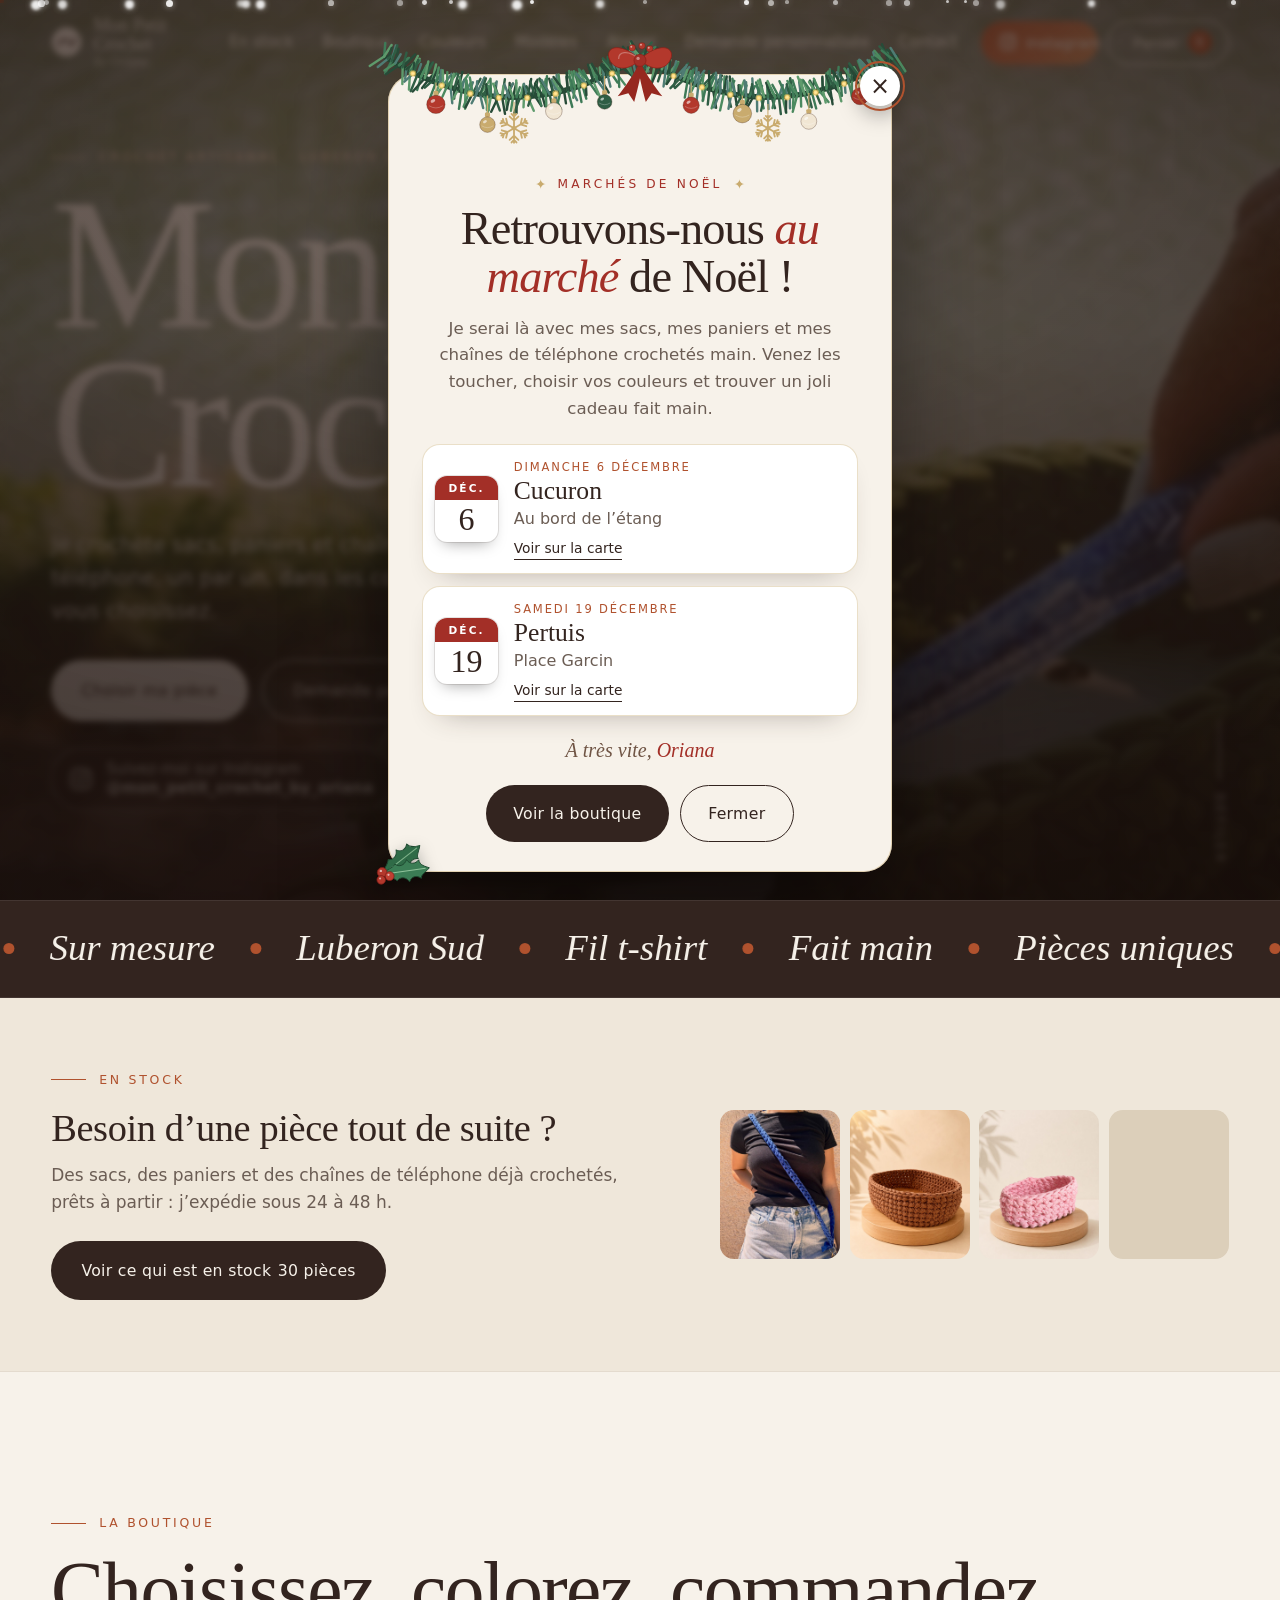
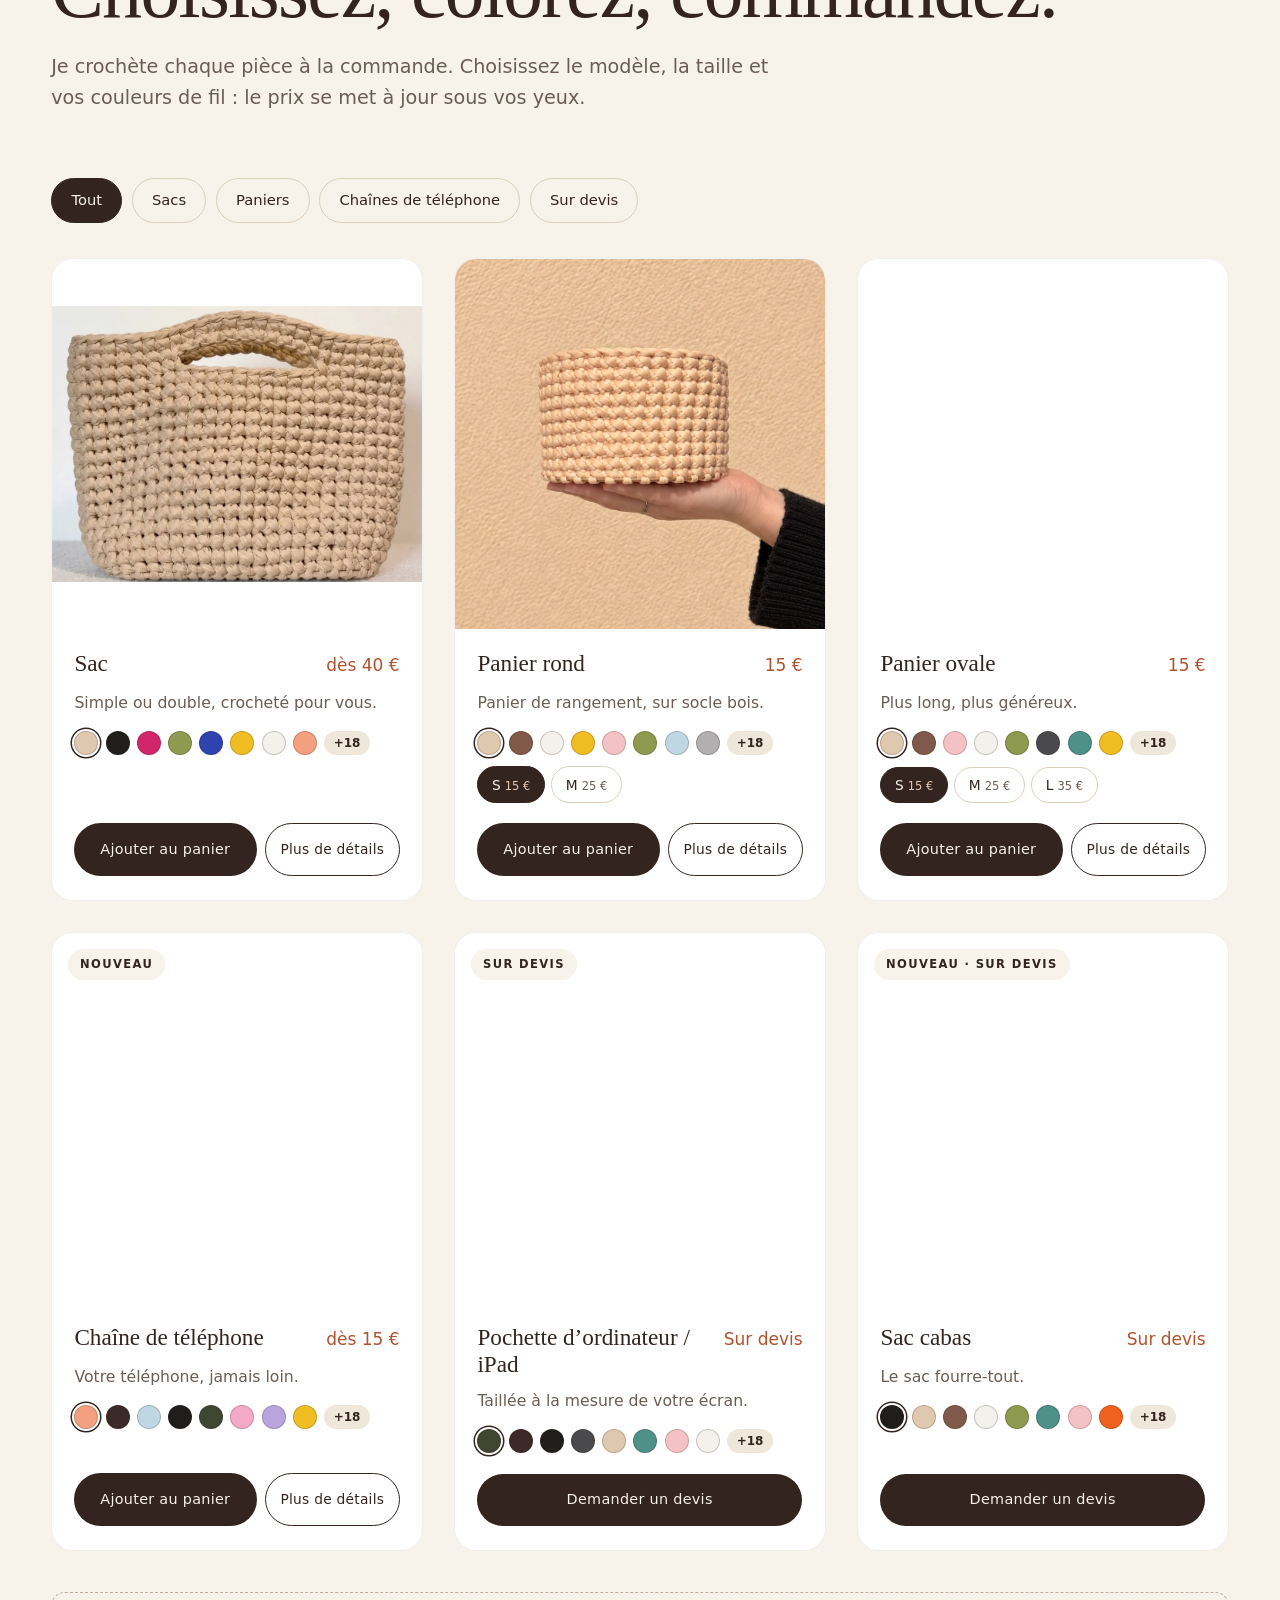
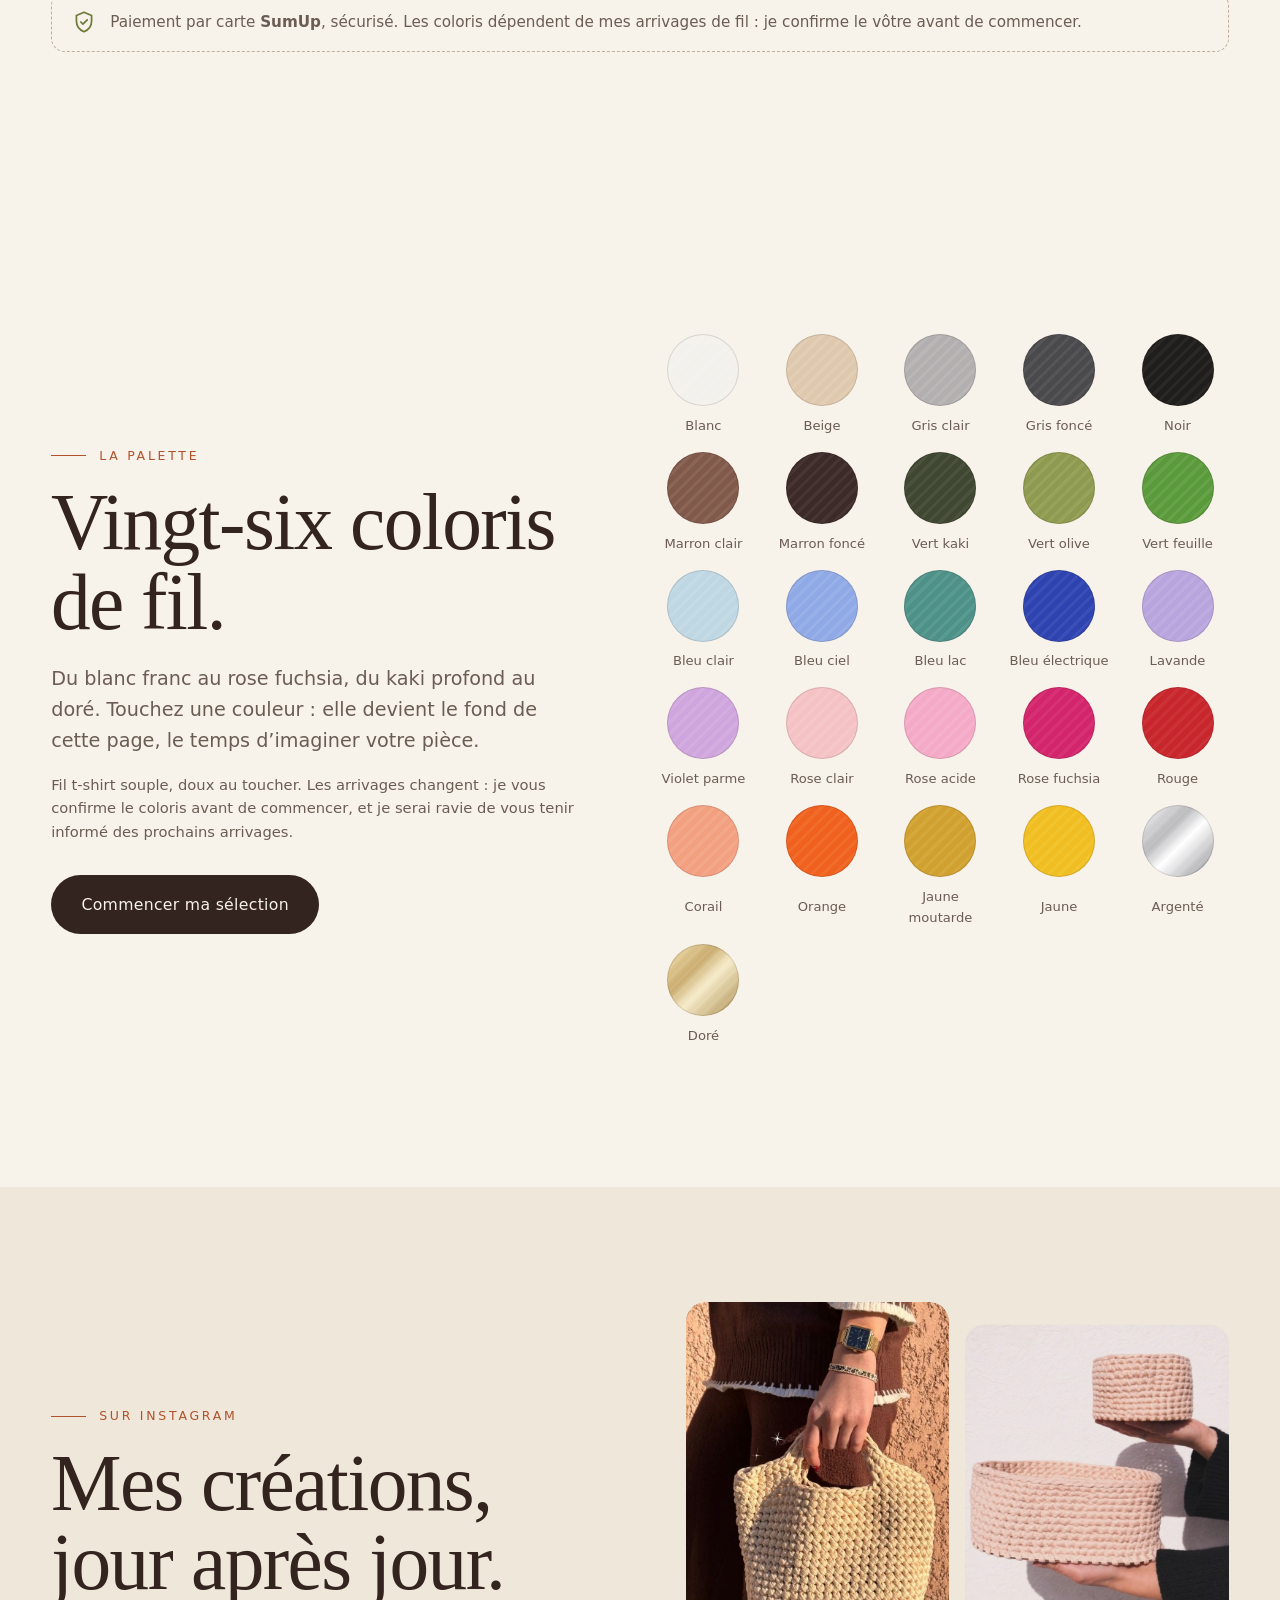
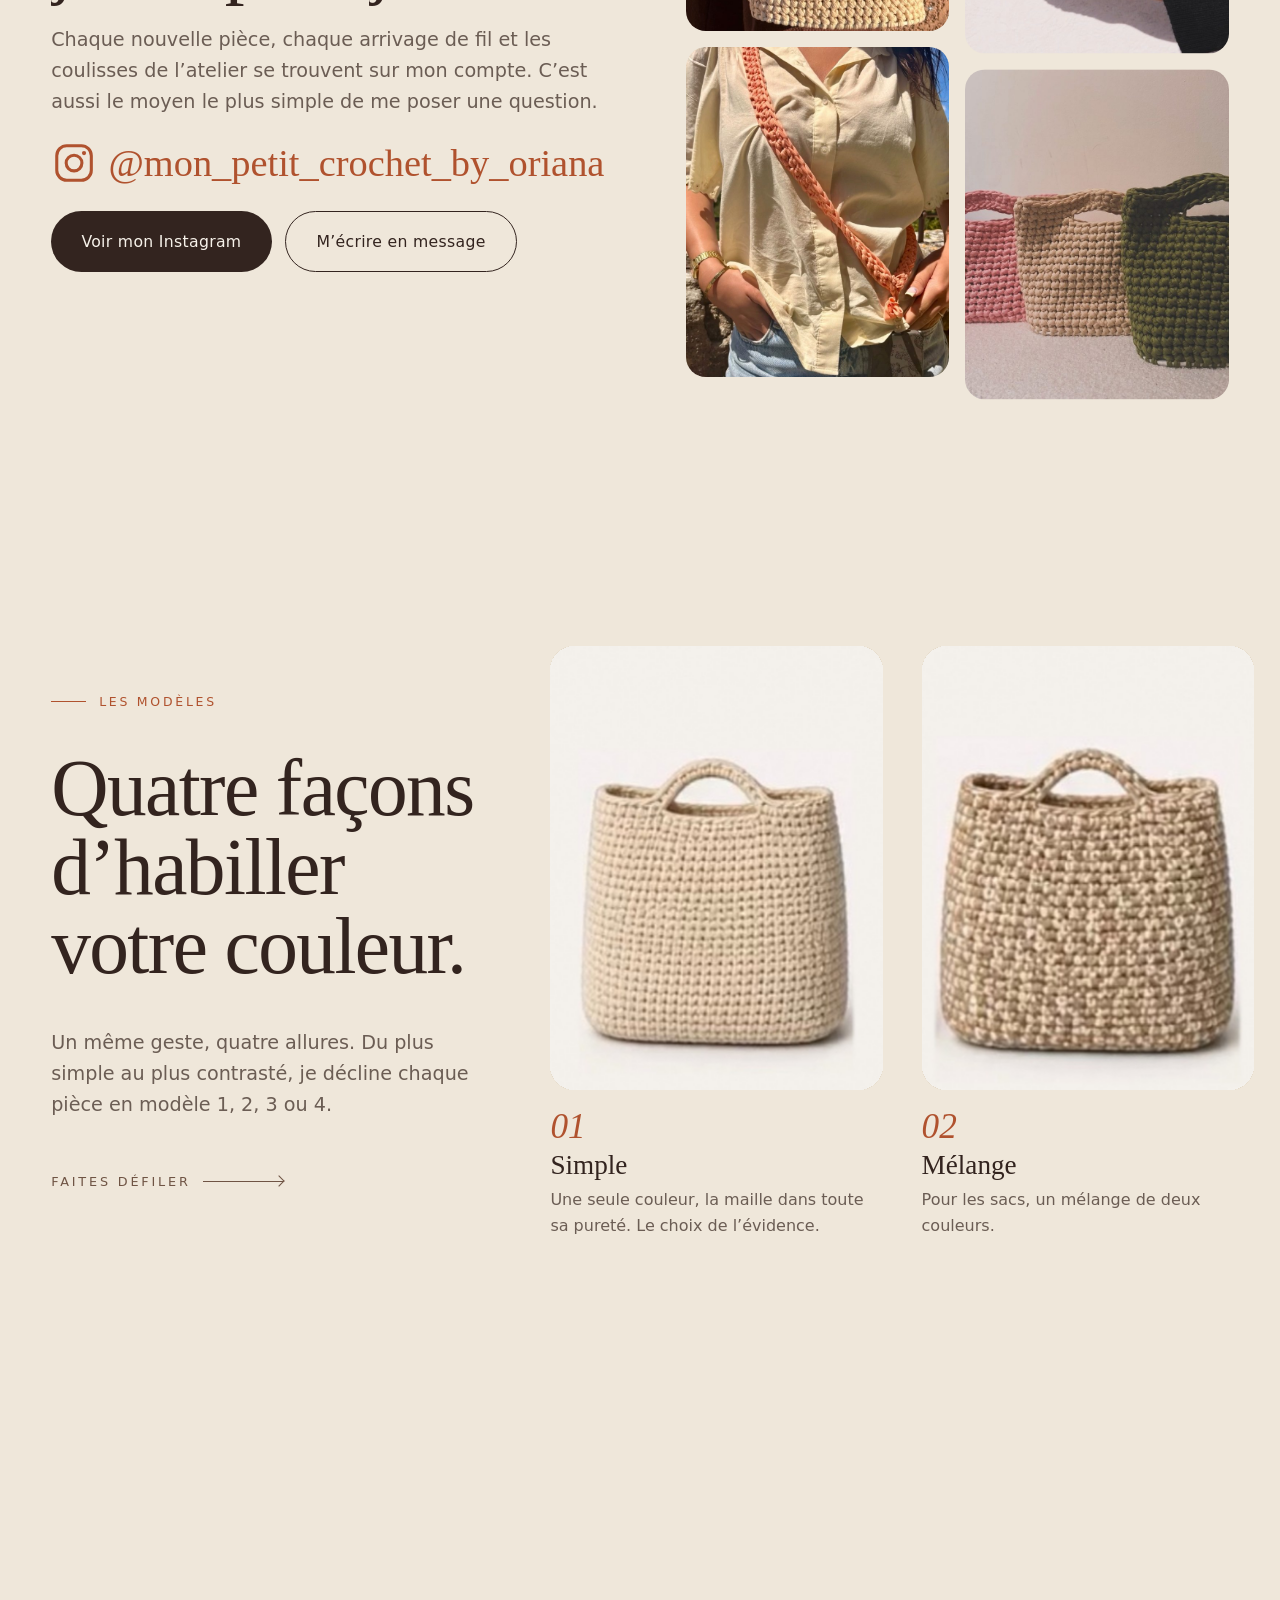
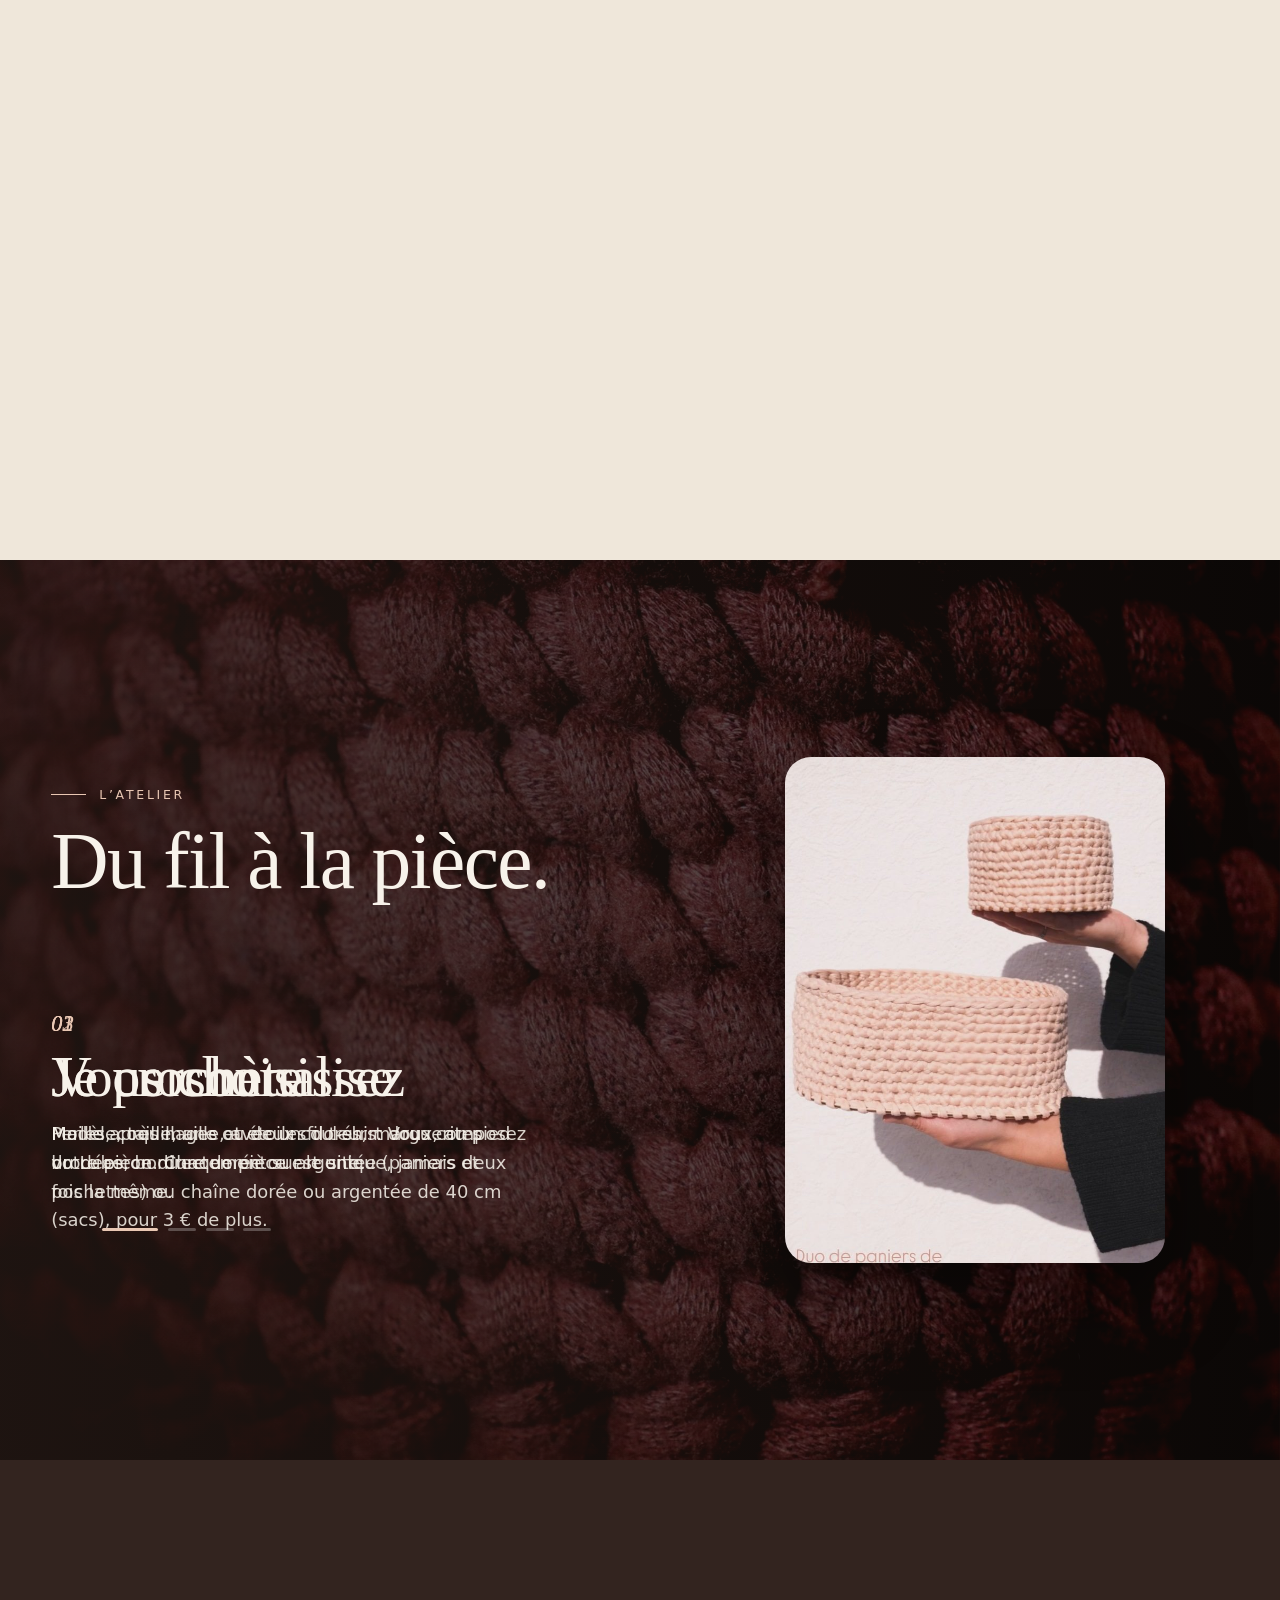
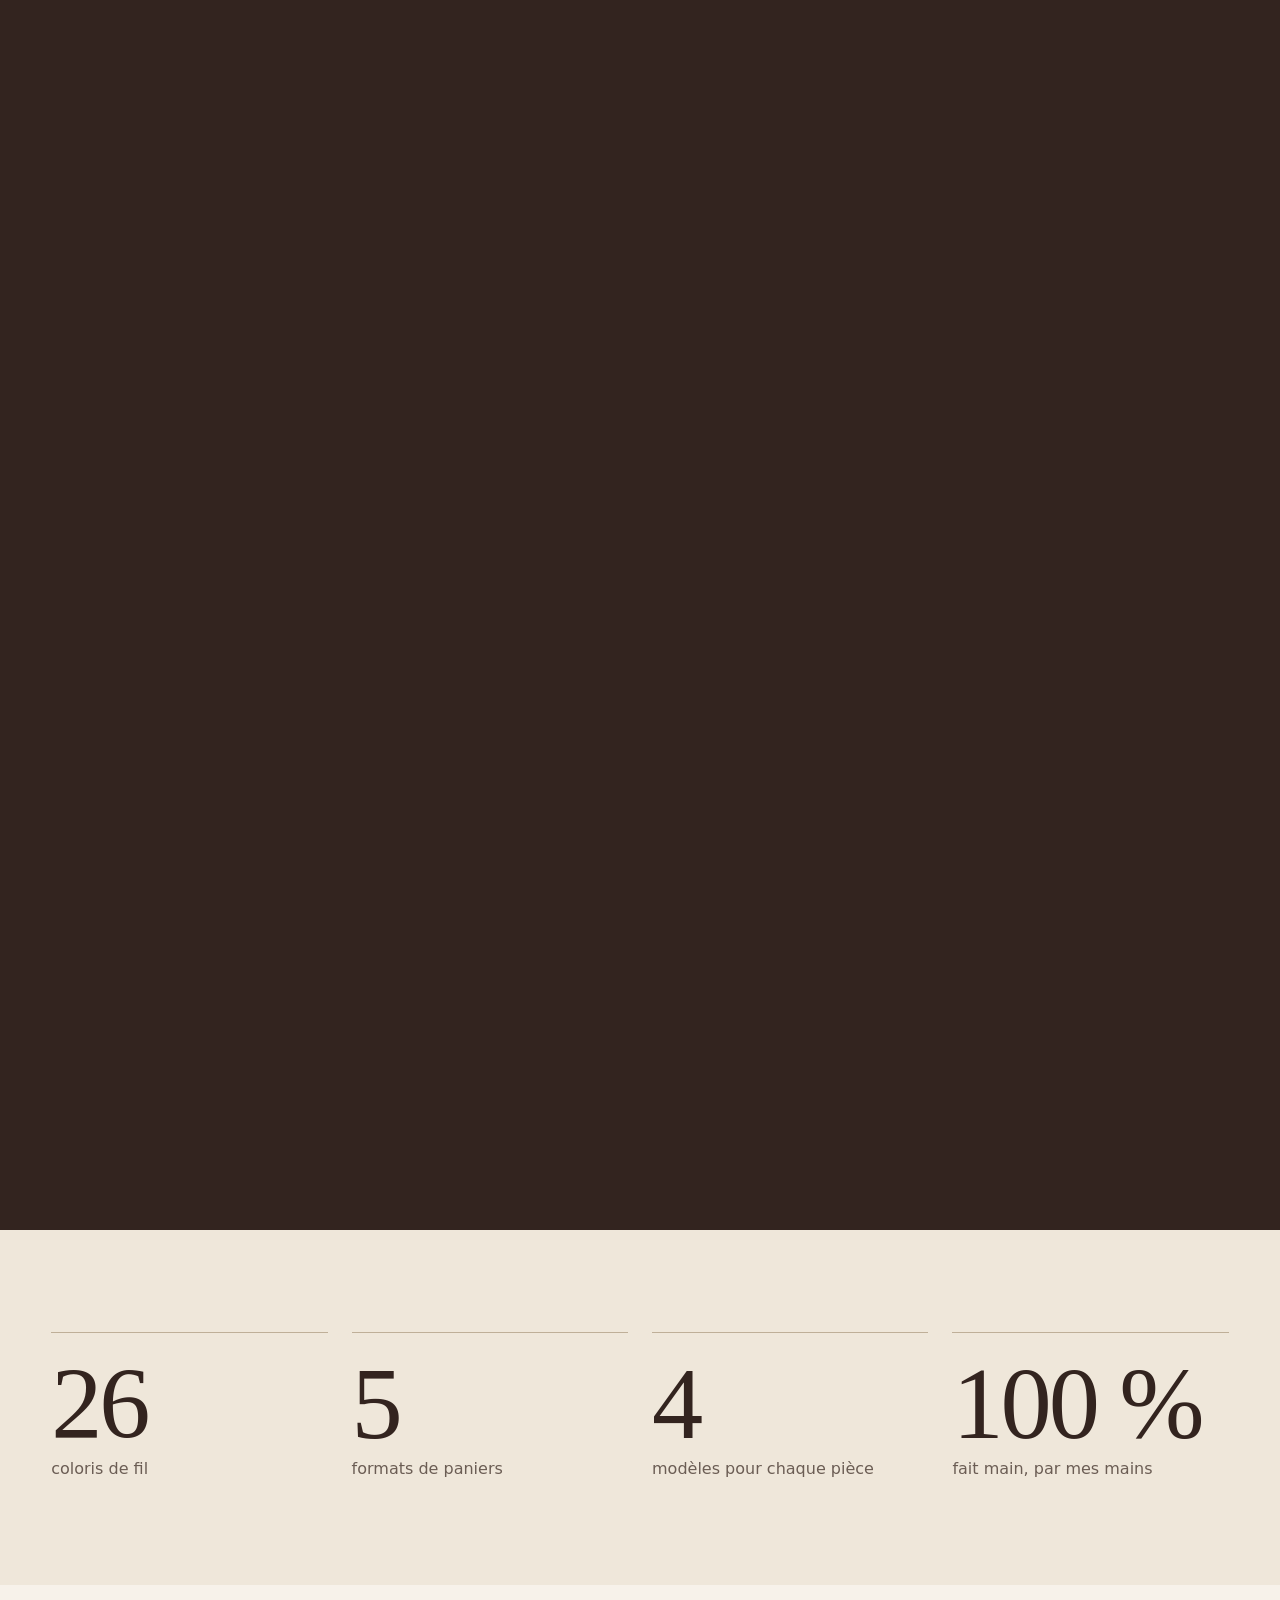
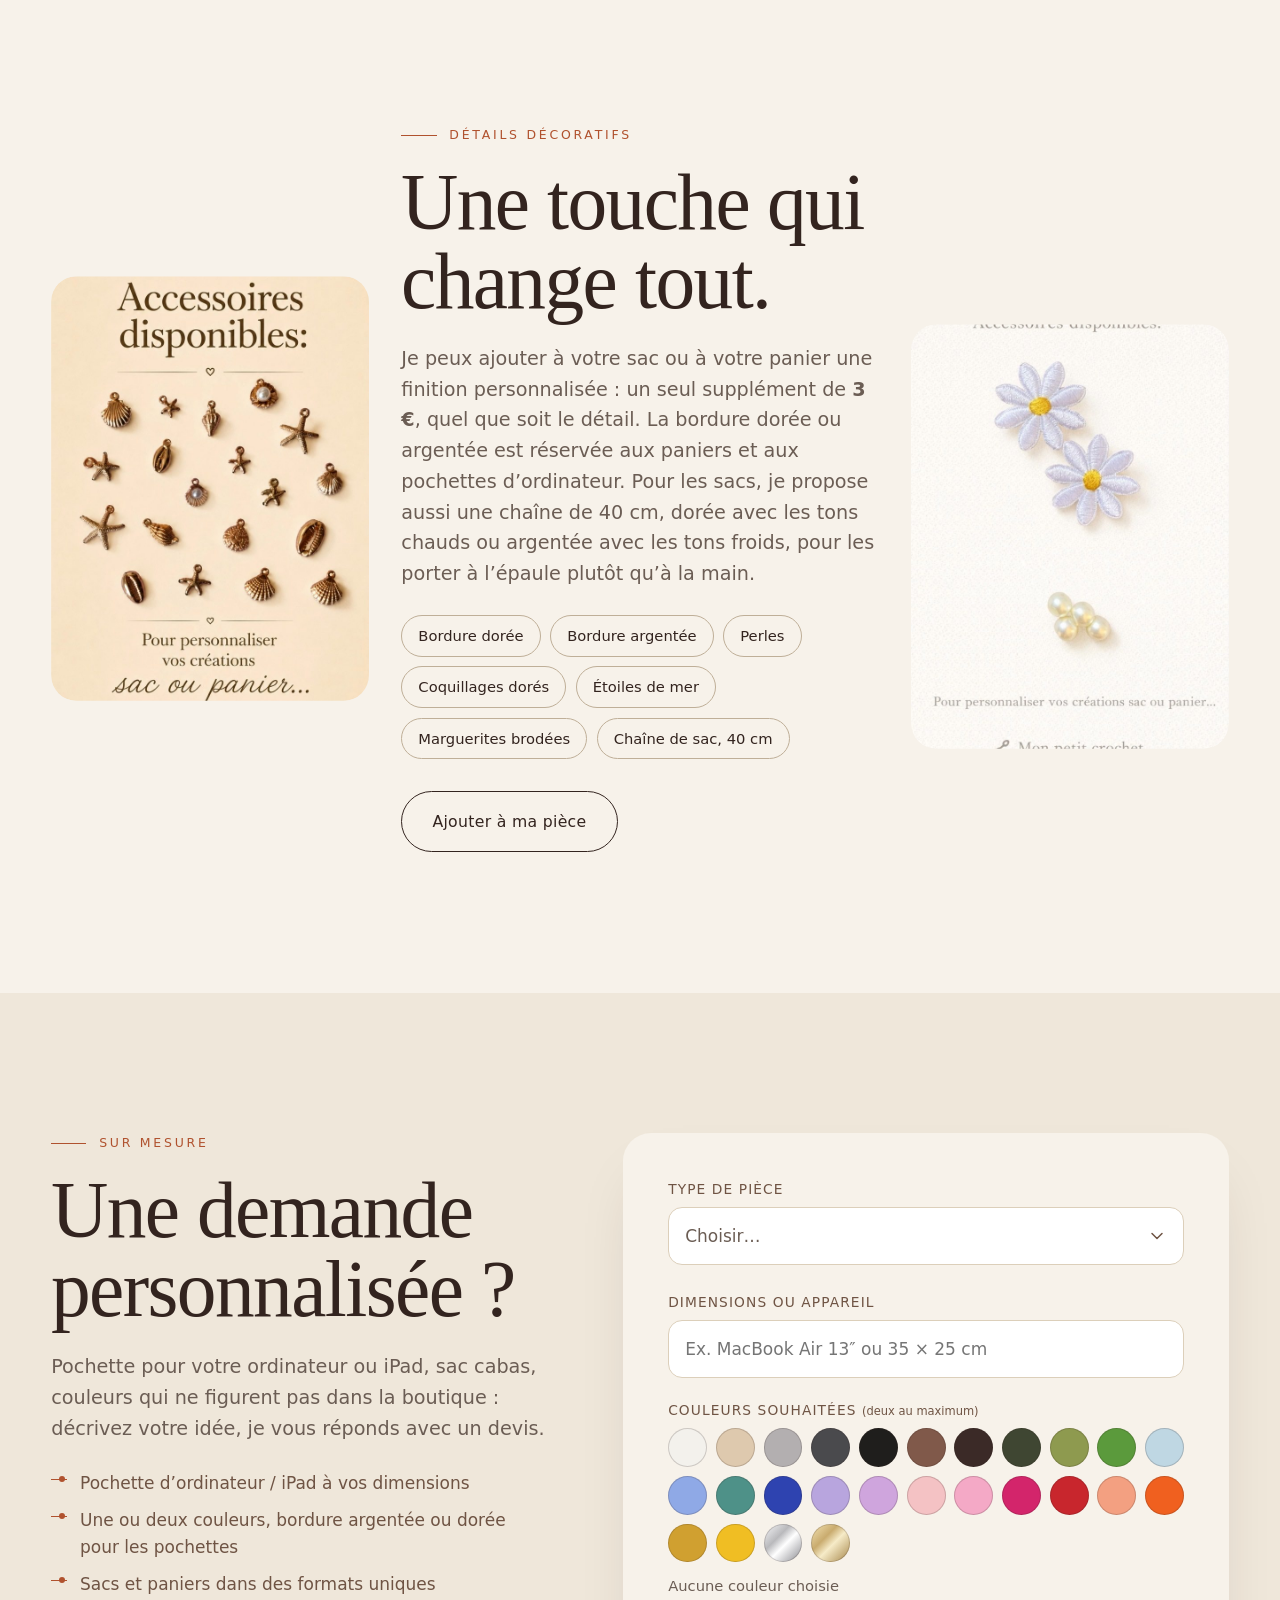
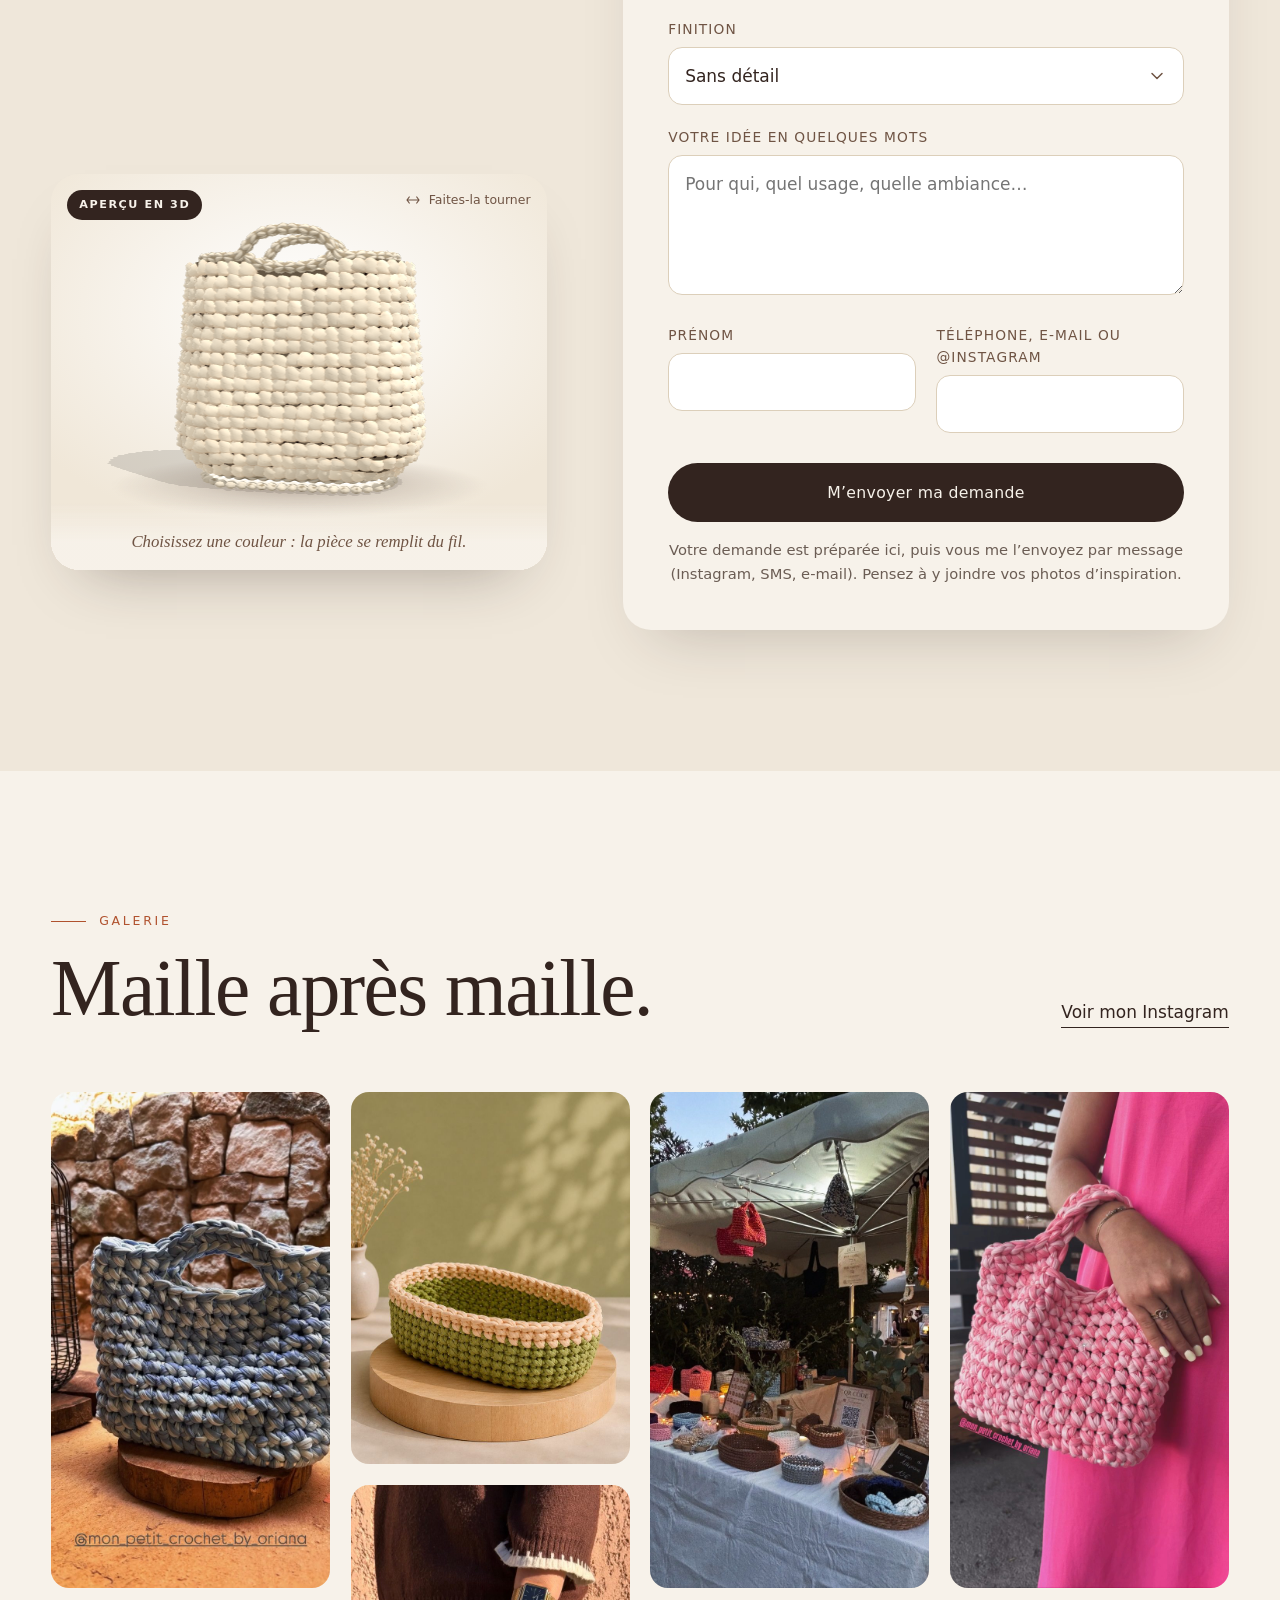
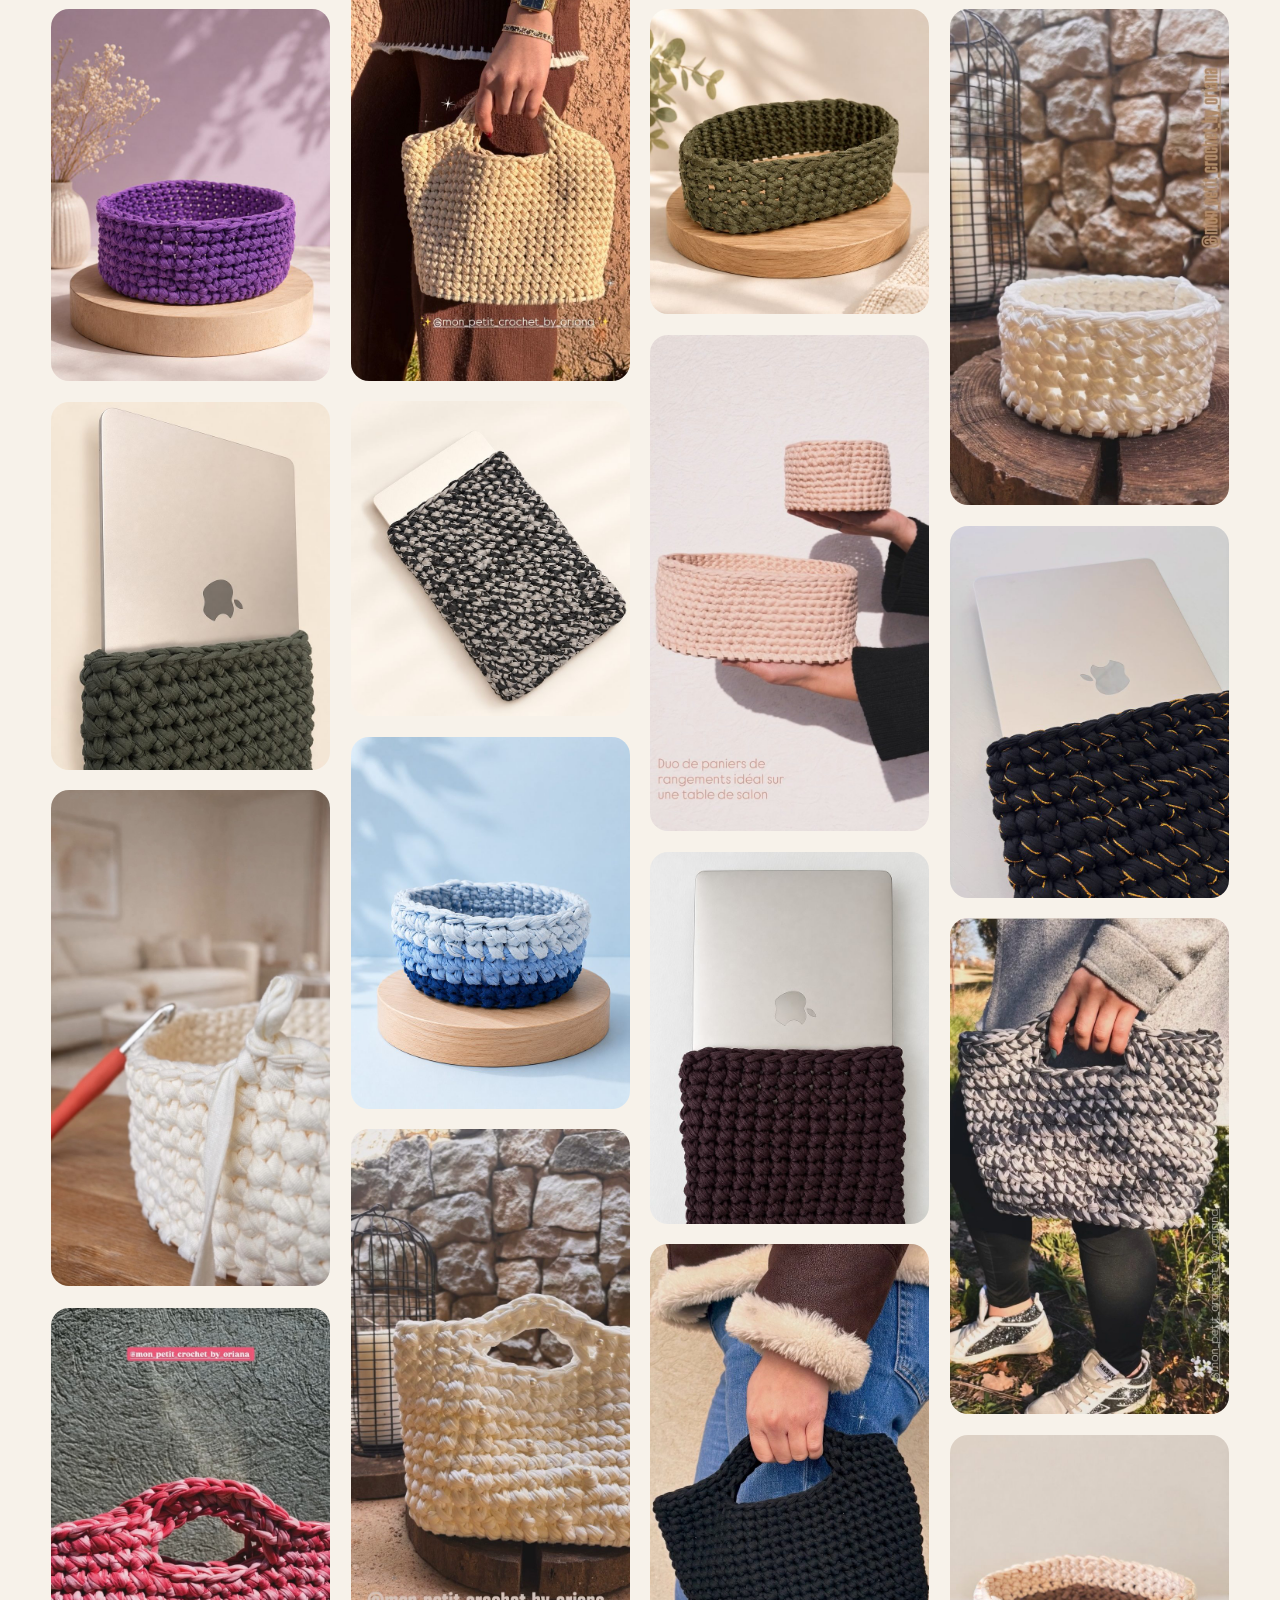
==== commit f630154b: "Telephones : viewport-fit=cover retire des trois pages du site" ====
--- a/index.html
+++ b/index.html
@@ -2,7 +2,7 @@
 <html lang="fr">
 <head>
 <meta charset="utf-8">
-<meta name="viewport" content="width=device-width, initial-scale=1, viewport-fit=cover">
+<meta name="viewport" content="width=device-width, initial-scale=1">
 <!-- Sécurité : le navigateur n'exécute que les scripts du site et ceux de SumUp (paiement) et Sendcloud (points relais), et ne charge que les services listés ici.
      Détail et mode d'emploi : securite/POINT-SECURITE.md. Si l'adresse du mini-serveur de paiement n'est pas en workers.dev, l'ajouter à connect-src.
      frame-src : « https: » (tout cadre en https) est VOULU et nécessaire : la validation 3-D Secure de la banque de la cliente s'affiche dans un cadre dont l'adresse dépend de chaque banque
--- a/css/styles.css
+++ b/css/styles.css
@@ -98,7 +98,7 @@
 /* ---------- En-tête ---------- */
 .header { position: fixed; inset: 0 0 auto 0; z-index: 800; display: flex; align-items: center; justify-content: space-between; gap: 1.5rem; padding: 1rem var(--pad); color: var(--cocoa); transition: transform .6s var(--ease), background-color .4s, color .4s, box-shadow .4s; }
 .header.is-hidden { transform: translateY(-110%); }
-.header.is-solid { background: color-mix(in srgb, var(--ivory) 88%, transparent); backdrop-filter: blur(14px); -webkit-backdrop-filter: blur(14px); box-shadow: 0 1px 0 rgba(51, 36, 31, .08); }
+.header.is-solid { background: rgba(247, 242, 234, .92); background: color-mix(in srgb, var(--ivory) 88%, transparent); backdrop-filter: blur(14px); -webkit-backdrop-filter: blur(14px); box-shadow: 0 1px 0 rgba(51, 36, 31, .08); }
 .header.on-dark:not(.is-solid) { color: var(--ivory); }
 .logo { display: flex; align-items: center; gap: .7rem; }
 .logo svg { width: 38px; height: 38px; color: var(--cocoa); transition: transform .8s var(--ease); }
@@ -119,18 +119,18 @@
 .burger span { display: block; width: 24px; height: 1.6px; background: currentColor; transition: transform .5s var(--ease); }
 .burger[aria-expanded="true"] span:first-child { transform: translateY(4.3px) rotate(45deg); }
 .burger[aria-expanded="true"] span:last-child { transform: translateY(-4.3px) rotate(-45deg); }
-.menu { position: fixed; inset: 0; z-index: 790; background: var(--cocoa); color: var(--ivory); display: flex; flex-direction: column; justify-content: center; padding: 6rem var(--pad) 3rem; clip-path: circle(0% at calc(100% - 3rem) 2.2rem); visibility: hidden; transition: clip-path .9s var(--ease), visibility 0s .9s; }
+.menu { position: fixed; inset: 0; z-index: 790; background: var(--cocoa); color: var(--ivory); display: flex; flex-direction: column; justify-content: flex-start; overflow-y: auto; overscroll-behavior: contain; padding: 6rem var(--pad) 3rem; clip-path: circle(0% at calc(100% - 3rem) 2.2rem); visibility: hidden; transition: clip-path .9s var(--ease), visibility 0s .9s; }
 .menu.is-open { clip-path: circle(150% at calc(100% - 3rem) 2.2rem); visibility: visible; transition: clip-path .9s var(--ease); }
-.menu nav { display: grid; gap: .4rem; }
+.menu nav { display: grid; gap: .4rem; margin-top: auto; }
 .menu a { font-family: var(--font-display); font-weight: 300; font-size: clamp(2.2rem, 9vw, 3.6rem); line-height: 1.15; transform: translateY(30px); opacity: 0; transition: transform .8s var(--ease), opacity .8s; }
 .menu.is-open a { transform: none; opacity: 1; }
 .menu.is-open a:nth-child(2) { transition-delay: .06s; } .menu.is-open a:nth-child(3) { transition-delay: .12s; } .menu.is-open a:nth-child(4) { transition-delay: .18s; } .menu.is-open a:nth-child(5) { transition-delay: .24s; } .menu.is-open a:nth-child(6) { transition-delay: .3s; }
-.menu__foot { margin-top: 2.5rem; color: var(--accent-soft); letter-spacing: .2em; text-transform: uppercase; font-size: .75rem; }
+.menu__foot { margin-top: 2.5rem; margin-bottom: auto; color: var(--accent-soft); letter-spacing: .2em; text-transform: uppercase; font-size: .75rem; }
 @media (min-width: 1000px) { .nav { display: flex; } .burger { display: none; } }
-@media (max-width: 560px) { .cart-btn__label { display: none; } .logo small { display: none; } }
+@media (max-width: 560px) { .cart-btn__label { display: none; } .logo small { display: none; } } @media (max-height: 520px) { .menu { padding-block: 4.8rem 1.5rem; } .menu a { font-size: clamp(1.6rem, 7vh, 2.4rem); line-height: 1.1; } .menu__foot { margin-top: 1rem; } }
 
 /* ---------- Hero ---------- */
-.hero { position: relative; height: 100svh; min-height: 640px; overflow: hidden; color: var(--ivory); display: grid; align-items: end; background: var(--cocoa); }
+.hero { position: relative; height: 100vh; height: 100svh; min-height: 640px; overflow: hidden; color: var(--ivory); display: grid; align-items: end; background: var(--cocoa); }
 .hero__bg { position: absolute; inset: -6% 0; will-change: transform; }
 .hero__video { width: 100%; height: 100%; object-fit: cover; object-position: 50% 70%; transform: scale(1.06); }   /* photo d'Oriana au bord du lac (story à la une, 720 × 1280), recadrée sur le lac et le crochet */
 .hero__veil { position: absolute; inset: 0; background: linear-gradient(180deg, rgba(36, 24, 20, .55) 0%, rgba(36, 24, 20, .18) 38%, rgba(36, 24, 20, .72) 100%), radial-gradient(120% 80% at 20% 100%, rgba(36, 24, 20, .55), transparent 60%); }
@@ -423,9 +423,9 @@
 @media (min-width: 900px) { .footer__legal { padding-bottom: 1.8rem; } }
 
 /* ---------- Bouton flottant mobile ---------- */
-.fab { white-space: nowrap; position: fixed; z-index: 700; left: 50%; bottom: calc(1rem + env(safe-area-inset-bottom)); transform: translate(-50%, 140%); display: inline-flex; align-items: center; gap: .6rem; background: var(--cocoa); color: var(--ivory); padding: .95rem 1.5rem; border-radius: 999px; font-weight: 500; box-shadow: 0 16px 40px rgba(36, 24, 20, .4); transition: transform .6s var(--ease); }
-.fab svg { width: 22px; height: 22px; }
-.fab.is-on { transform: translate(-50%, 0); }
+.fab { white-space: nowrap; position: fixed; z-index: 700; left: 50%; bottom: calc(1rem + env(safe-area-inset-bottom)); transform: translate(-50%, calc(100% + 3rem + env(safe-area-inset-bottom))); opacity: 0; visibility: hidden; pointer-events: none; max-width: calc(100% - 1.5rem); display: inline-flex; align-items: center; gap: .6rem; background: var(--cocoa); color: var(--ivory); padding: .95rem 1.5rem; border-radius: 999px; font-weight: 500; box-shadow: 0 16px 40px rgba(36, 24, 20, .4); transition: transform .6s var(--ease), opacity .4s, visibility 0s .6s; }
+.fab svg { width: 22px; height: 22px; flex: none; } .fab span { overflow: hidden; text-overflow: ellipsis; }
+.fab.is-on { transform: translate(-50%, 0); opacity: 1; visibility: visible; pointer-events: auto; transition: transform .6s var(--ease), opacity .4s, visibility 0s; }
 @media (min-width: 900px) { .fab { display: none; } }
 
 /* ---------- Configurateur (modale) ---------- */
@@ -434,12 +434,12 @@
 .modal__backdrop, .drawer__backdrop { position: absolute; inset: 0; background: rgba(36, 24, 20, .55); backdrop-filter: blur(6px); -webkit-backdrop-filter: blur(6px); opacity: 0; transition: opacity .5s; }
 .modal.is-open .modal__backdrop, .drawer.is-open .drawer__backdrop { opacity: 1; }
 /* Téléphone : une colonne qui défile (aperçu 3D, couleurs, choix), le total + « Ajouter au panier » reste collé en bas */
-.modal__panel { position: relative; width: min(1080px, 100%); max-height: calc(100svh - 1.4rem); overflow: auto; background: var(--ivory); border-radius: 28px; display: block; transform: translateY(40px) scale(.97); opacity: 0; transition: transform .7s var(--ease), opacity .5s; overscroll-behavior: contain; }
+.modal__panel { position: relative; width: min(1080px, 100%); max-height: calc(100vh - 1.4rem); max-height: calc(100svh - 1.4rem); overflow: auto; background: var(--ivory); border-radius: 28px; display: block; transform: translateY(40px) scale(.97); opacity: 0; transition: transform .7s var(--ease), opacity .5s; overscroll-behavior: contain; }
 .modal.is-open .modal__panel { transform: none; opacity: 1; }
 .modal__body { display: contents; }
 /* Ordinateur : deux colonnes qui défilent chacune de leur côté ; à gauche l'aperçu 3D puis les couleurs, à droite les choix et, toujours visible, le total + « Ajouter au panier » */
 @media (min-width: 900px) {
-  .modal__panel { display: grid; grid-template-columns: minmax(0, 5fr) minmax(0, 6fr); grid-template-rows: minmax(0, 1fr) auto; height: min(820px, calc(100svh - 2rem)); max-height: none; overflow: hidden; }
+  .modal__panel { display: grid; grid-template-columns: minmax(0, 5fr) minmax(0, 6fr); grid-template-rows: minmax(0, 1fr) auto; height: min(820px, calc(100vh - 2rem)); height: min(820px, calc(100svh - 2rem)); max-height: none; overflow: hidden; }
   .modal__panel > * { min-width: 0; }
   .modal__media { grid-column: 1; grid-row: 1 / span 2; }
   .modal__scroll { grid-column: 2; grid-row: 1; }
@@ -451,7 +451,7 @@
 @media (min-width: 900px) { .modal__media { min-height: 0; overflow-y: auto; overscroll-behavior: contain; } }
 /* aperçu : prend toute la hauteur laissée par les couleurs et les photos (jamais déformé) */
 .preview-wrap { position: relative; flex: 1 1 300px; min-height: 240px; }
-@media (max-width: 899px) { .preview-wrap { flex: none; min-height: 0; aspect-ratio: 5 / 4; max-height: 56svh; } }
+@media (max-width: 899px) { .preview-wrap { flex: none; min-height: 0; aspect-ratio: 5 / 4; max-height: 56vh; max-height: 56svh; } }
 .preview { position: absolute; inset: 0; border-radius: 22px; background: radial-gradient(75% 65% at 50% 38%, #fff, #f3ece0 75%); display: grid; place-items: center; overflow: hidden; }
 .preview svg { width: 92%; height: auto; transition: opacity .35s; }
 .preview img { position: absolute; inset: 0; width: 100%; height: 100%; object-fit: cover; }
@@ -593,10 +593,10 @@
 .rpick { position: fixed; inset: 0; z-index: 975; display: grid; place-items: center; padding: 1rem; }
 .rpick__backdrop { position: fixed; inset: 0; background: rgba(36, 24, 20, .62); -webkit-backdrop-filter: blur(3px); backdrop-filter: blur(3px); opacity: 0; transition: opacity .4s var(--ease); }
 .rpick.is-open .rpick__backdrop { opacity: 1; }
-.rpick__panel { position: relative; width: min(1040px, 100%); height: min(800px, calc(100svh - 2rem)); background: var(--ivory); border-radius: 24px; box-shadow: 0 40px 100px -24px rgba(0, 0, 0, .55); overflow: hidden; opacity: 0; transform: translateY(26px) scale(.98); transition: opacity .4s var(--ease), transform .6s var(--ease); }
+.rpick__panel { position: relative; width: min(1040px, 100%); height: min(800px, calc(100vh - 2rem)); height: min(800px, calc(100svh - 2rem)); background: var(--ivory); border-radius: 24px; box-shadow: 0 40px 100px -24px rgba(0, 0, 0, .55); overflow: hidden; opacity: 0; transform: translateY(26px) scale(.98); transition: opacity .4s var(--ease), transform .6s var(--ease); }
 .rpick.is-open .rpick__panel { opacity: 1; transform: none; }
 .rpick__frame { display: block; width: 100%; height: 100%; border: 0; background: var(--ivory); }
-@media (max-width: 759px) { .rpick { place-items: end center; padding: 0; } .rpick__panel { width: 100%; height: 92svh; border-radius: 24px 24px 0 0; } }
+@media (max-width: 759px) { .rpick { place-items: end center; padding: 0; } .rpick__panel { width: 100%; height: 92vh; height: 92svh; border-radius: 24px 24px 0 0; } }
 
 /* ---------- Fenêtre officielle de Sendcloud, habillée aux couleurs du site ----------
    Le script de Sendcloud ajoute à la page un voile noir et un cadre plein écran : on les rend aux couleurs du site (cadre arrondi, voile brun,
@@ -608,7 +608,7 @@
   body > div:has(> #sendcloudshipping_service_point_map) > iframe { display: block !important; width: 100% !important; height: calc(100% - 56px) !important; border: 0 !important; }
   body > div[style*="2147483646"] { background-color: #241814 !important; -webkit-backdrop-filter: blur(3px); backdrop-filter: blur(3px); animation: sppFade .45s var(--ease) both; }
   @media (max-width: 759px) {
-    body > div:has(> #sendcloudshipping_service_point_map) { inset: auto 0 0 0 !important; height: 94svh; border-radius: 22px 22px 0 0; padding-bottom: calc(8px + env(safe-area-inset-bottom)); }
+    body > div:has(> #sendcloudshipping_service_point_map) { inset: auto 0 0 0 !important; height: 94vh; height: 94svh; border-radius: 22px 22px 0 0; padding-bottom: calc(8px + env(safe-area-inset-bottom)); }
     body > div:has(> #sendcloudshipping_service_point_map)::before { content: "Votre point de retrait"; border-radius: 22px 22px 0 0; }
   }
 }
@@ -627,8 +627,8 @@
 .btn--sumup::before { background: var(--accent); }
 textarea.recap { width: 100%; font: inherit; font-size: .85rem; border: 1px solid var(--sand); border-radius: 12px; padding: .7rem; min-height: 130px; background: var(--ivory); color: var(--cocoa); resize: vertical; }
 
-.toast { position: fixed; left: 50%; bottom: 1.5rem; transform: translate(-50%, 200%); z-index: 1100; background: var(--cocoa); color: var(--ivory); padding: .9rem 1.4rem; border-radius: 999px; font-size: .95rem; box-shadow: 0 16px 40px rgba(0, 0, 0, .3); transition: transform .6s var(--ease); max-width: calc(100% - 2rem); text-align: center; }
-.toast.is-on { transform: translate(-50%, 0); }
+.toast { position: fixed; left: 50%; bottom: calc(1.5rem + env(safe-area-inset-bottom)); transform: translate(-50%, calc(100% + 3rem + env(safe-area-inset-bottom))); opacity: 0; visibility: hidden; pointer-events: none; z-index: 1100; background: var(--cocoa); color: var(--ivory); padding: .9rem 1.4rem; border-radius: 999px; font-size: .95rem; box-shadow: 0 16px 40px rgba(0, 0, 0, .3); transition: transform .6s var(--ease), opacity .4s, visibility 0s .6s; max-width: calc(100% - 2rem); text-align: center; }
+.toast.is-on { transform: translate(-50%, 0); opacity: 1; visibility: visible; transition: transform .6s var(--ease), opacity .4s, visibility 0s; } @media (max-width: 899px) { .toast { bottom: calc(5.4rem + env(safe-area-inset-bottom)); transform: translate(-50%, calc(100% + 9rem + env(safe-area-inset-bottom))); } }
 
 /* ---------- Révélations ---------- */
 [data-reveal-mask] { clip-path: inset(0 0 0 0 round 24px); }
@@ -782,7 +782,7 @@
 .header__link { display: inline-flex; align-items: center; padding: .6rem 1rem; border: 1px solid currentColor; border-radius: 999px; font-weight: 500; font-size: .92rem; white-space: nowrap; transition: background-color .3s, color .3s, border-color .3s; }
 .header__link:hover { background: var(--cocoa); color: var(--ivory); border-color: var(--cocoa); }
 @media (max-width: 760px) { .header__long { display: none; } }
-@media (max-width: 460px) { .insta-btn { display: none; } .header { gap: .6rem; } }
+@media (max-width: 460px) { .insta-btn { display: none; } .header { gap: .6rem; } } .burger { flex: none; } @media (max-width: 380px) { .logo svg { width: 32px; height: 32px; } .logo span { font-size: 1rem; } .header { gap: .4rem; } .header__actions { gap: .4rem; } .header__link, .cart-btn { padding: .5rem .75rem; font-size: .85rem; } .cart-btn svg { width: 18px; height: 18px; } }
 
 .stockhero { padding: clamp(7.5rem, 14vw, 10.5rem) 0 clamp(2rem, 5vw, 3.5rem); background: var(--linen); }
 .stockhero .h2 { max-width: 15ch; }
@@ -801,7 +801,7 @@
 .stockempty { text-align: center; padding: clamp(2.5rem, 7vw, 5rem) 1rem; }
 .stockempty .lead { margin-inline: auto; }
 .stockcta { margin-top: clamp(3rem, 7vw, 5rem); padding: clamp(1.6rem, 4vw, 2.8rem); border-radius: var(--radius); background: var(--cocoa); color: var(--ivory); display: flex; flex-wrap: wrap; gap: 1.5rem 2.5rem; align-items: center; justify-content: space-between; }
-.stockcta p { color: color-mix(in srgb, var(--ivory) 80%, transparent); margin-top: .6rem; max-width: 34em; font-weight: 300; }
+.stockcta p { color: rgba(247, 242, 234, .8); color: color-mix(in srgb, var(--ivory) 80%, transparent); margin-top: .6rem; max-width: 34em; font-weight: 300; }
 .stockcta__btns { display: flex; flex-wrap: wrap; gap: .8rem; }
 .stockcta .btn--fill { background: var(--ivory); color: var(--cocoa); }
 .stockcta .btn--fill::before { background: var(--accent); }
